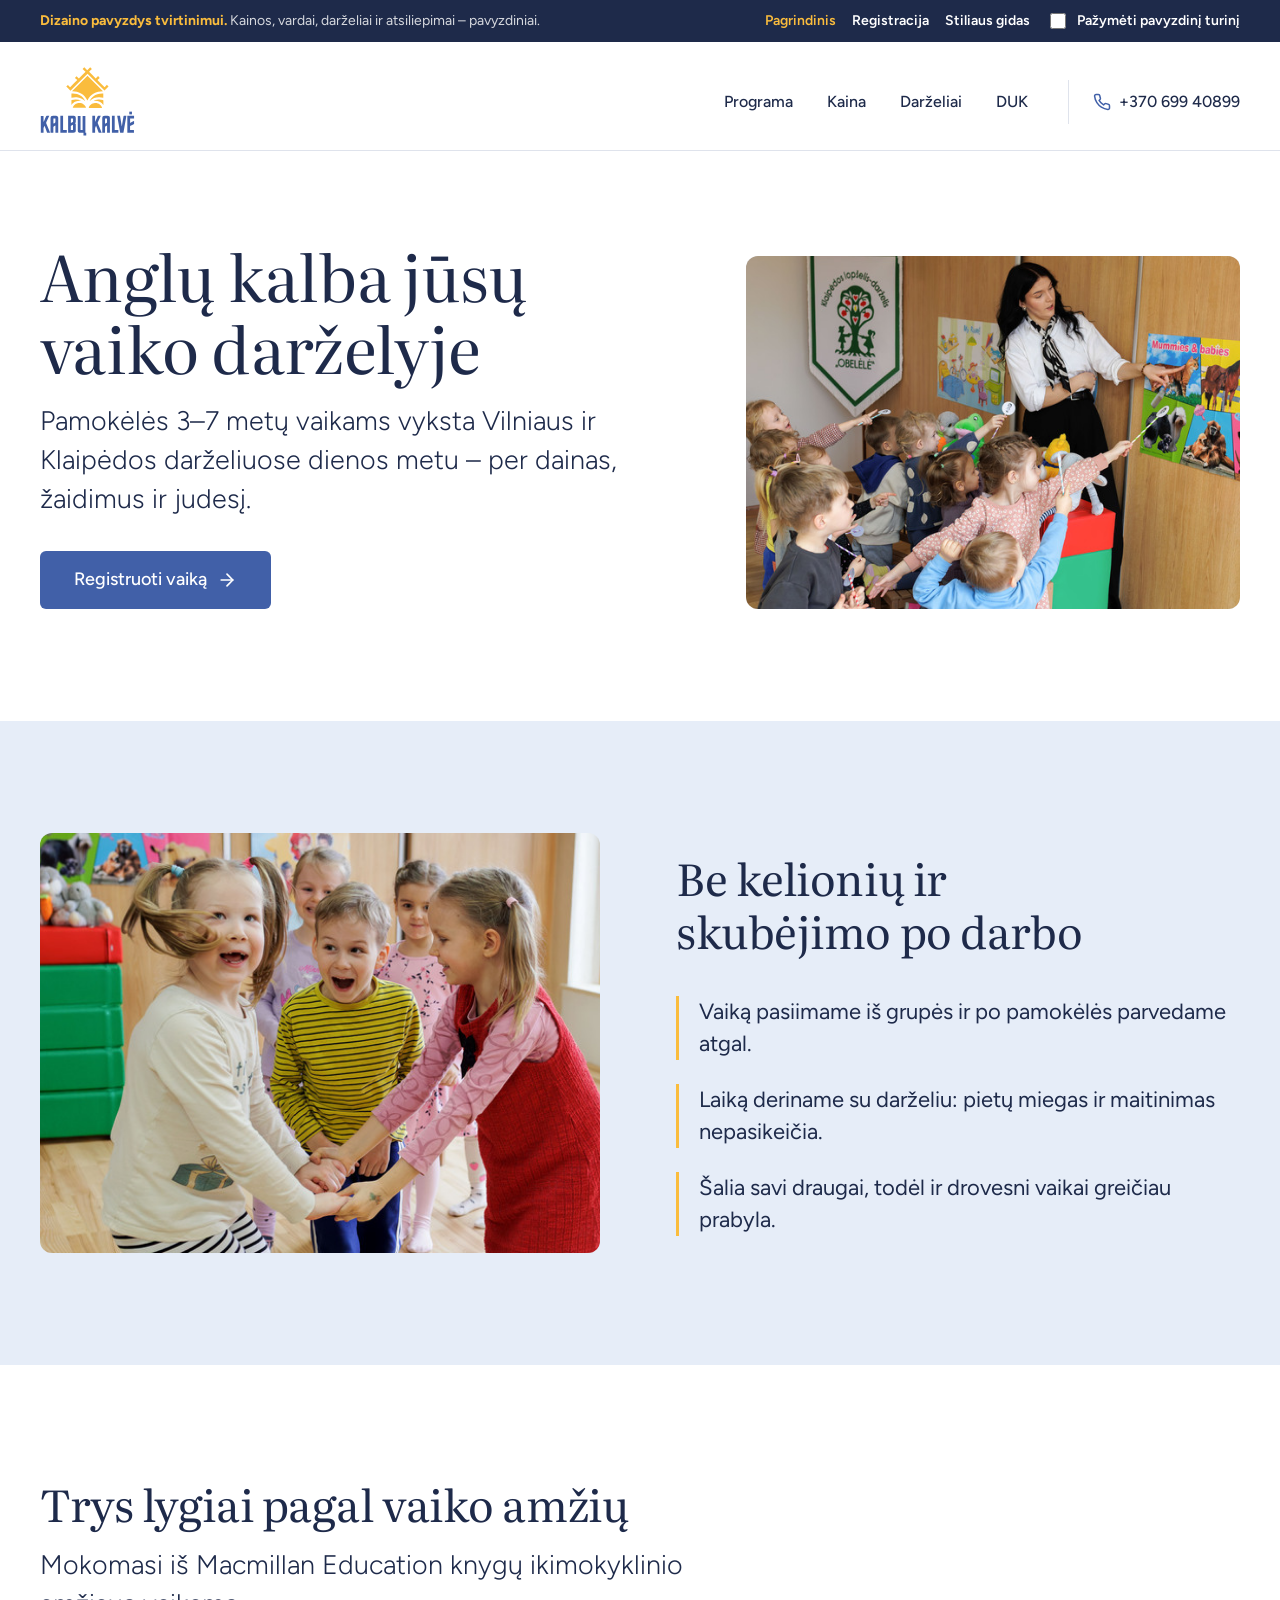
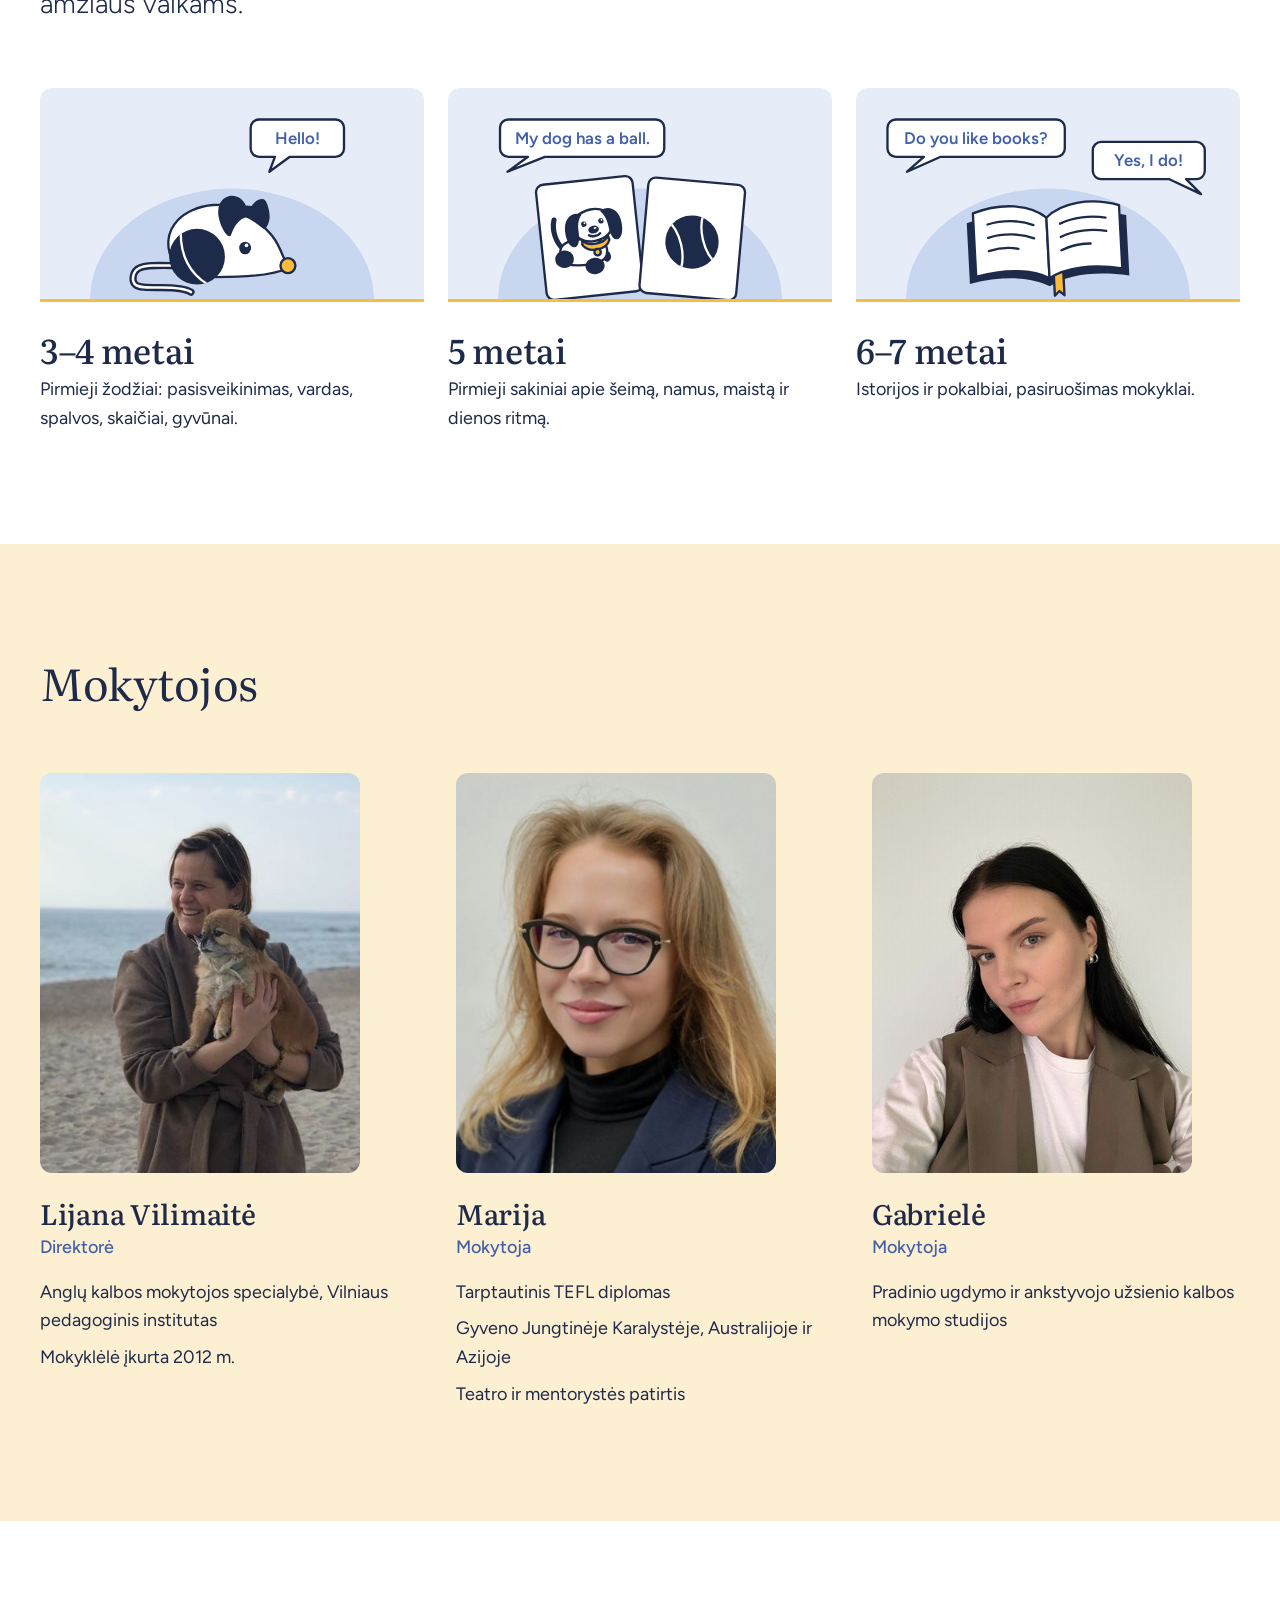
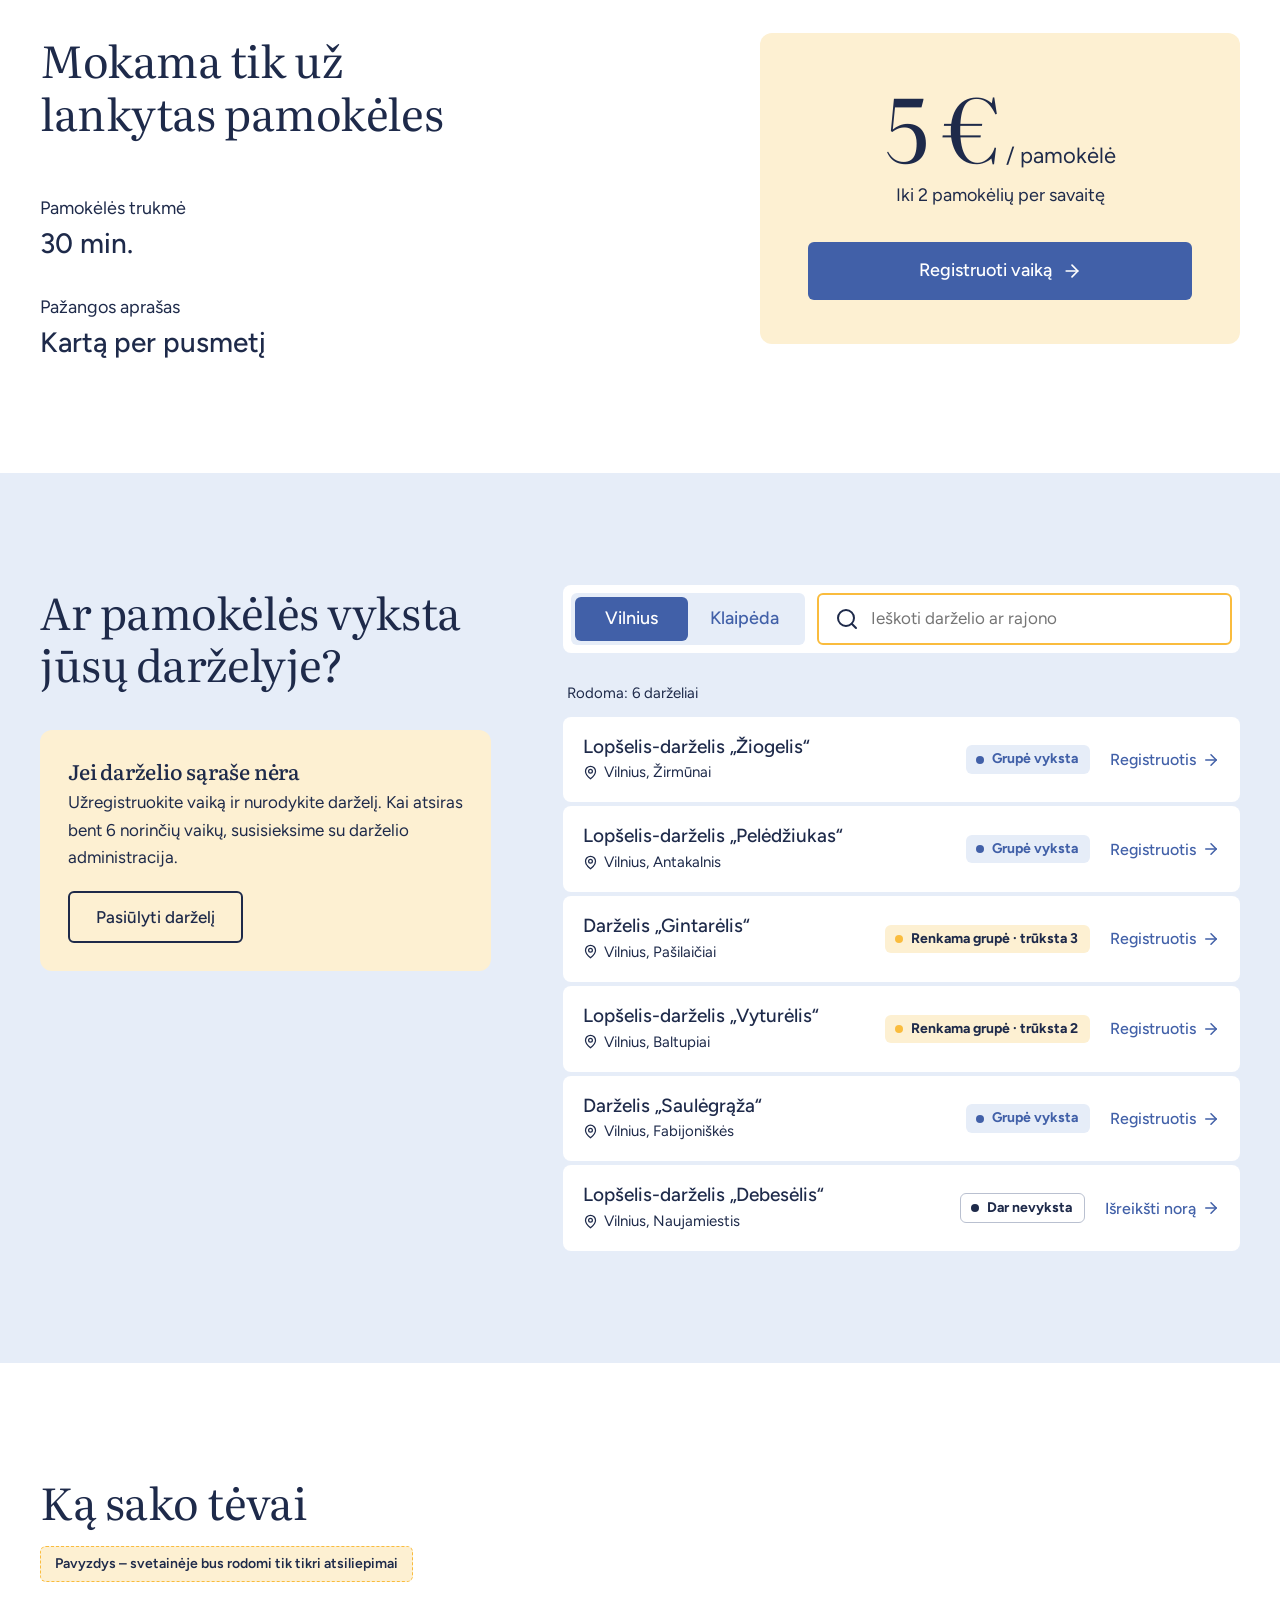
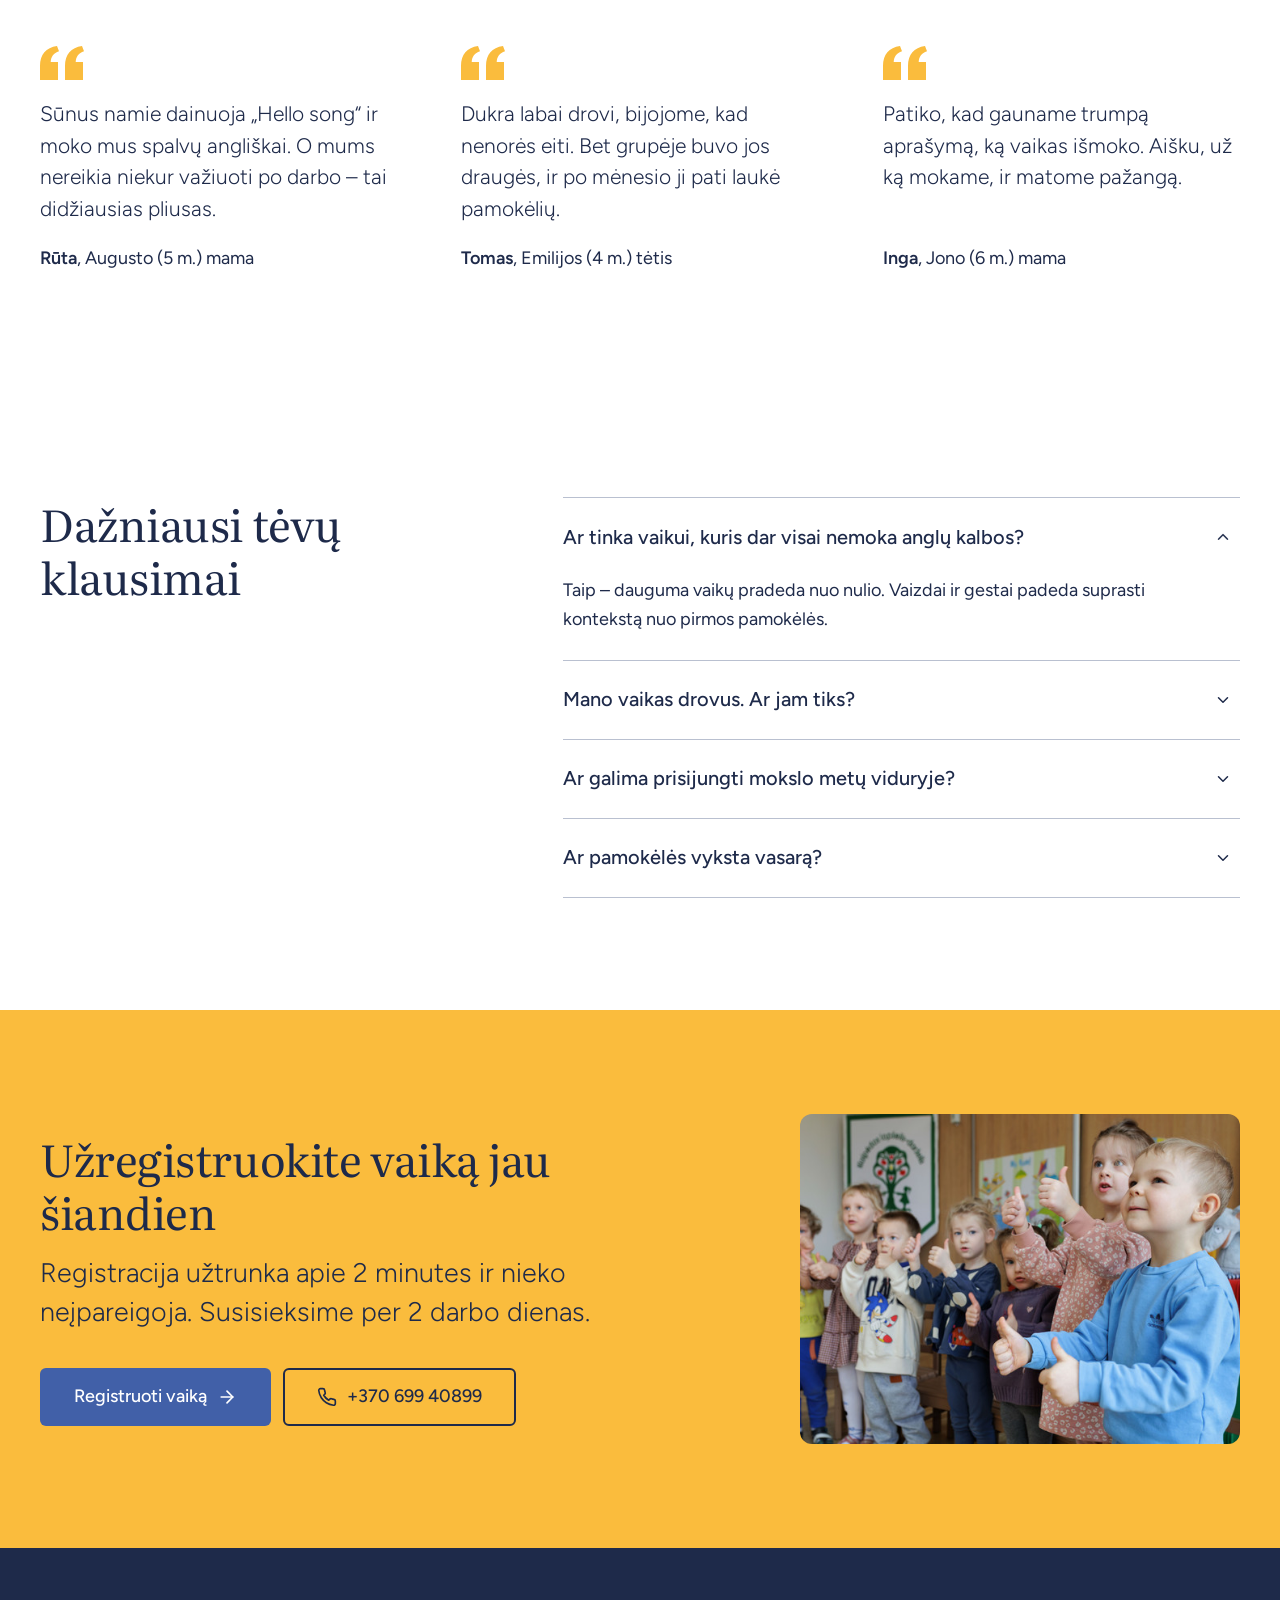
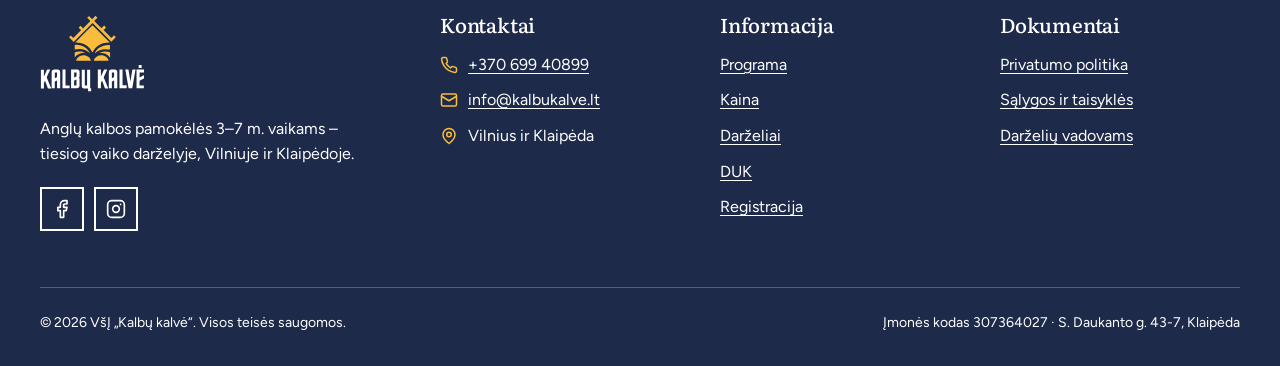
==== index.html @ d8dcab6c "init" ====
<!doctype html>
<html lang="lt">
    <head>
        <meta charset="UTF-8" />
        <meta name="viewport" content="width=device-width, initial-scale=1" />
        <title>Kalbų kalvė – anglų kalbos pamokėlės jūsų vaiko darželyje</title>
        <meta
            name="description"
            content="Žaismingos anglų kalbos pamokėlės 3–7 m. vaikams Vilniaus ir Klaipėdos darželiuose. Iki 2 pamokėlių per savaitę, dienos metu, savo darželyje."
        />
        <meta name="theme-color" content="#FFFFFF" />
        <script>
            document.documentElement.classList.add('js');
        </script>
        <!-- Showcase only: production self-hosts the fonts (GDPR) -->
        <link rel="preconnect" href="https://fonts.googleapis.com" />
        <link rel="preconnect" href="https://fonts.gstatic.com" crossorigin />
        <link
            href="https://fonts.googleapis.com/css2?family=Figtree:wght@300;400;500;600&family=Literata:opsz,wght@7..72,400..600&display=swap"
            rel="stylesheet"
        />
        <link rel="icon" type="image/svg+xml" href="img/favicon.svg" />
        <link rel="stylesheet" href="css/styles.css" />
    </head>
    <body>
        <!--ICONS:start--><svg xmlns="http://www.w3.org/2000/svg" style="display:none" aria-hidden="true"><symbol id="i-phone" viewBox="0 0 24 24"><path d="M22 16.92v3a2 2 0 0 1-2.18 2 19.79 19.79 0 0 1-8.63-3.07 19.5 19.5 0 0 1-6-6 19.79 19.79 0 0 1-3.07-8.67A2 2 0 0 1 4.11 2h3a2 2 0 0 1 2 1.72c.13.96.36 1.9.7 2.81a2 2 0 0 1-.45 2.11L8.09 9.91a16 16 0 0 0 6 6l1.27-1.27a2 2 0 0 1 2.11-.45c.91.34 1.85.57 2.81.7A2 2 0 0 1 22 16.92z"/></symbol><symbol id="i-mail" viewBox="0 0 24 24"><rect x="2" y="4" width="20" height="16" rx="2"/><path d="m22 7-10 6L2 7"/></symbol><symbol id="i-map-pin" viewBox="0 0 24 24"><path d="M20 10c0 6-8 12-8 12s-8-6-8-12a8 8 0 0 1 16 0Z"/><circle cx="12" cy="10" r="3"/></symbol><symbol id="i-arrow-right" viewBox="0 0 24 24"><path d="M5 12h14"/><path d="m12 5 7 7-7 7"/></symbol><symbol id="i-arrow-left" viewBox="0 0 24 24"><path d="M19 12H5"/><path d="m12 19-7-7 7-7"/></symbol><symbol id="i-check" viewBox="0 0 24 24"><path d="M20 6 9 17l-5-5"/></symbol><symbol id="i-search" viewBox="0 0 24 24"><circle cx="11" cy="11" r="8"/><path d="m21 21-4.3-4.3"/></symbol><symbol id="i-plus" viewBox="0 0 24 24"><path d="M12 5v14M5 12h14"/></symbol><symbol id="i-chevron-down" viewBox="0 0 24 24"><path d="m6 9 6 6 6-6"/></symbol><symbol id="i-menu" viewBox="0 0 24 24"><path d="M4 7h16M4 12h16M4 17h16"/></symbol><symbol id="i-x" viewBox="0 0 24 24"><path d="M18 6 6 18M6 6l12 12"/></symbol><symbol id="i-clock" viewBox="0 0 24 24"><circle cx="12" cy="12" r="10"/><path d="M12 6v6l4 2"/></symbol><symbol id="i-calendar" viewBox="0 0 24 24"><rect x="3" y="4" width="18" height="18" rx="2"/><path d="M16 2v4M8 2v4M3 10h18"/></symbol><symbol id="i-users" viewBox="0 0 24 24"><path d="M16 21v-2a4 4 0 0 0-4-4H6a4 4 0 0 0-4 4v2"/><circle cx="9" cy="7" r="4"/><path d="M22 21v-2a4 4 0 0 0-3-3.87M16 3.13a4 4 0 0 1 0 7.75"/></symbol><symbol id="i-home" viewBox="0 0 24 24"><path d="m3 10 9-7 9 7v10a2 2 0 0 1-2 2H5a2 2 0 0 1-2-2z"/><path d="M9 22V12h6v10"/></symbol><symbol id="i-car" viewBox="0 0 24 24"><path d="M19 17h2c.6 0 1-.4 1-1v-3c0-.9-.7-1.7-1.5-1.9C18.7 10.6 16 10 16 10s-1.3-1.4-2.2-2.3c-.5-.4-1.1-.7-1.8-.7H5c-.6 0-1.1.4-1.4.9l-1.4 2.9A3.7 3.7 0 0 0 2 12v4c0 .6.4 1 1 1h2"/><circle cx="7" cy="17" r="2"/><path d="M9 17h6"/><circle cx="17" cy="17" r="2"/></symbol><symbol id="i-music" viewBox="0 0 24 24"><path d="M9 18V5l12-2v13"/><circle cx="6" cy="18" r="3"/><circle cx="18" cy="16" r="3"/></symbol><symbol id="i-smile" viewBox="0 0 24 24"><circle cx="12" cy="12" r="10"/><path d="M8 14s1.5 2 4 2 4-2 4-2M9 9h.01M15 9h.01"/></symbol><symbol id="i-zap" viewBox="0 0 24 24"><path d="M13 2 3 14h9l-1 8 10-12h-9l1-8z"/></symbol><symbol id="i-book" viewBox="0 0 24 24"><path d="M2 4h6a4 4 0 0 1 4 4v13a3 3 0 0 0-3-3H2z"/><path d="M22 4h-6a4 4 0 0 0-4 4v13a3 3 0 0 1 3-3h7z"/></symbol><symbol id="i-heart" viewBox="0 0 24 24"><path d="M19 14c1.49-1.46 3-3.21 3-5.5A5.5 5.5 0 0 0 16.5 3c-1.76 0-3 .5-4.5 2-1.5-1.5-2.74-2-4.5-2A5.5 5.5 0 0 0 2 8.5c0 2.3 1.5 4.05 3 5.5l7 7Z"/></symbol><symbol id="i-star" viewBox="0 0 24 24"><path d="M12 2l3.09 6.26L22 9.27l-5 4.87 1.18 6.88L12 17.77l-6.18 3.25L7 14.14 2 9.27l6.91-1.01L12 2z"/></symbol><symbol id="i-shield" viewBox="0 0 24 24"><path d="M12 22s8-4 8-10V5l-8-3-8 3v7c0 6 8 10 8 10z"/><path d="m9 12 2 2 4-4"/></symbol><symbol id="i-gift" viewBox="0 0 24 24"><rect x="3" y="8" width="18" height="4" rx="1"/><path d="M12 8v13M19 12v7a2 2 0 0 1-2 2H7a2 2 0 0 1-2-2v-7"/><path d="M7.5 8a2.5 2.5 0 0 1 0-5C10 3 12 8 12 8s2-5 4.5-5a2.5 2.5 0 0 1 0 5"/></symbol><symbol id="i-thermometer" viewBox="0 0 24 24"><path d="M14 4v10.54a4 4 0 1 1-4 0V4a2 2 0 0 1 4 0Z"/></symbol><symbol id="i-file" viewBox="0 0 24 24"><path d="M14 2H6a2 2 0 0 0-2 2v16a2 2 0 0 0 2 2h12a2 2 0 0 0 2-2V8z"/><path d="M14 2v6h6M9 13h6M9 17h4"/></symbol><symbol id="i-info" viewBox="0 0 24 24"><circle cx="12" cy="12" r="10"/><path d="M12 16v-4M12 8h.01"/></symbol><symbol id="i-alert" viewBox="0 0 24 24"><circle cx="12" cy="12" r="10"/><path d="M12 8v4M12 16h.01"/></symbol><symbol id="i-lock" viewBox="0 0 24 24"><rect x="3" y="11" width="18" height="11" rx="2"/><path d="M7 11V7a5 5 0 0 1 10 0v4"/></symbol><symbol id="i-trash" viewBox="0 0 24 24"><path d="M3 6h18M19 6v14a2 2 0 0 1-2 2H7a2 2 0 0 1-2-2V6M8 6V4a2 2 0 0 1 2-2h4a2 2 0 0 1 2 2v2"/></symbol><symbol id="i-facebook" viewBox="0 0 24 24"><path d="M18 2h-3a5 5 0 0 0-5 5v3H7v4h3v8h4v-8h3l1-4h-4V7a1 1 0 0 1 1-1h3z"/></symbol><symbol id="i-instagram" viewBox="0 0 24 24"><rect x="2" y="2" width="20" height="20" rx="5"/><circle cx="12" cy="12" r="4"/><path d="M17.5 6.5h.01"/></symbol><symbol id="deco-roof" viewBox="0 0 600 370"><g fill="none" stroke="currentColor" stroke-width="16" stroke-linecap="square"><path d="M34 349 L20 335 L330 25 L344 39"/><path d="M566 349 L580 335 L270 25 L256 39"/><path d="M160 195 L146 181 M440 195 L454 181"/></g></symbol><symbol id="deco-house" viewBox="0 0 64 60"><path fill="#FABC3D" d="M32 2 62 30v24a6 6 0 0 1-6 6H8a6 6 0 0 1-6-6V30Z"/></symbol><symbol id="deco-dome" viewBox="0 0 200 100"><path fill="#FABC3D" d="M0 100a100 100 0 0 1 200 0Z"/></symbol><symbol id="deco-arcs" viewBox="0 0 200 200"><g fill="none" stroke="#FABC3D" stroke-width="14"><path d="M14 200a86 86 0 0 1 172 0"/><path d="M46 200a54 54 0 0 1 108 0"/></g><path fill="#FABC3D" d="M76 200a24 24 0 0 1 48 0Z"/></symbol><symbol id="deco-quote" viewBox="0 0 44 34"><path fill="currentColor" d="M0 34V20C0 8.5 6 1.6 17 0l2 5.2c-5.4 1.7-8 5.3-8.3 10.8H18V34Zm25 0V20c0-11.5 6-18.4 17-20l2 5.2c-5.4 1.7-8 5.3-8.3 10.8H43V34Z"/></symbol></svg><!--ICONS:end-->

        <!-- Review bar: only in the approval showcase -->
        <div class="review-bar">
            <div class="container review-bar__inner">
                <p><strong>Dizaino pavyzdys tvirtinimui.</strong> Kainos, vardai, darželiai ir atsiliepimai – pavyzdiniai.</p>
                <nav aria-label="Peržiūros puslapiai">
                    <a href="index.html" aria-current="page">Pagrindinis</a>
                    <a href="registracija.html">Registracija</a>
                    <a href="stilius.html">Stiliaus gidas</a>
                    <label><input type="checkbox" id="ph-toggle" /> Pažymėti pavyzdinį turinį</label>
                </nav>
            </div>
        </div>

        <!-- ============================== HEADER ============================== -->
        <header class="site-header">
            <div class="container">
                <div class="site-header__inner">
                    <a class="brand" href="index.html" aria-label="Kalbų kalvė – pradžia"><!--LOGO:start--><svg class="logo" viewBox="393 466 176 140" aria-hidden="true" focusable="false"><path class="lg-b" fill-rule="evenodd" d="M473.1,603v-4.7c-1.3,0-2.7,0-4,0-1,0-2,0-3,0-1.7-.1-3-1.2-3.3-2.9,0-.5-.2-.9-.2-1.4,0-8.7,0-17.4,0-26.1,0-.2,0-.4,0-.7h5.1v26.1h3.8v-26.2h5.1v30.9c.6,0,1,0,1.6.1v5h-5.3Z"/><path class="lg-b" fill-rule="evenodd" d="M566.2,598.2h-12.3v-31.2c4.1,0,8.3,0,12.4,0,0,1.6,0,3.1,0,4.9h-7.3v8.1c2.1-1,4-2,6-3,.4-.2.9-.3,1.3-.4v5.3c-2.2,1.1-4.4,2.2-6.6,3.4-.3.2-.8.5-.8.8,0,2.4,0,4.7,0,7.2h7.1c0,1.7.1,3.3.2,5Z"/><path class="lg-y" d="M509,521.7c-12.7.1-22.8,4.8-28.7,17-2.5-5.7-6.4-10-11.7-13-5.3-2.9-11-4.2-16.7-4,9.5-9.5,19.1-19.1,28.6-28.6,9.4,9.4,19,19,28.5,28.5Z"/><path class="lg-y" d="M483.5,485.9c4.1,4.1,8.1,8.1,12.2,12.2,1.3-1.3,2.8-2.9,4.3-4.4,1.1,1.2,2,2.3,3,3.4-1.4,1.3-2.9,2.7-4.2,4,4.5,4.5,8.9,8.9,13.3,13.3,1.3-1.4,2.7-2.9,4.2-4.5,1.1,1.2,2.1,2.3,3,3.2-2.4,2.4-4.9,4.9-7.5,7.4-10.3-10.3-20.8-20.7-31.2-31.1-10.6,10.6-21,21-31.5,31.4-2.7-2.7-5.2-5.2-7.7-7.8.9-.8,1.9-1.8,3.1-2.9,1.3,1.3,2.7,2.9,4,4.2,4.4-4.4,8.8-8.8,13.2-13.2-1.4-1.3-2.9-2.7-4.4-4,1.2-1.1,2.2-2.1,3.3-3.2,1.3,1.4,2.7,2.9,4,4.4,4.3-4.3,8.3-8.3,12.4-12.4-1.8-1.7-3.6-3.5-5.5-5.2,1.2-1.2,2.2-2.1,3.2-3.2,1.7,1.8,3.5,3.6,5.3,5.6,1.9-2.1,3.7-3.9,5.5-5.8,1.2,1.2,2.1,2.2,3.2,3.4-1.7,1.6-3.5,3.4-5.3,5.1Z"/><path class="lg-b" fill-rule="evenodd" d="M444.9,567c3.5,0,6.9,0,10.3,0,2.3,0,3.6,1.4,3.7,3.7.1,2.6.2,5.2,0,7.8,0,1.1-.8,2.1-1.3,3.1h1.3c0,.4,0,.8,0,1.1,0,3.6,0,7.3,0,10.9,0,3.3-1.3,4.6-4.6,4.6-3.1,0-6.3,0-9.5,0v-31.3ZM453.8,593.4v-10c-1.3.6-2.4,1.2-3.6,1.8-.2.1-.4.5-.4.7,0,2.5,0,4.9,0,7.4h4.1ZM449.9,571.9v8.2c1.3-.6,2.5-1.2,3.6-1.8.2,0,.4-.3.4-.5,0-2,0-3.9,0-5.9h-4Z"/><path class="lg-b" fill-rule="evenodd" d="M426.5,598.2h-5.1v-13.2c-1.3.7-2.5,1.3-3.6,1.9-.2.1-.2.7-.2,1,0,3,0,6,0,9v1.3h-5.2c0-.4,0-.8,0-1.2,0-8.4,0-16.8,0-25.3,0-3.4,1.4-4.8,4.8-4.8,1.8,0,3.5,0,5.3,0,2.6.1,4.1,1.6,4.1,4.2,0,8.8,0,17.6,0,26.4,0,.2,0,.4,0,.6ZM417.7,572v9.2c3.5-1,3.7-1.3,3.7-4.7v-4.5h-3.7Z"/><path class="lg-b" fill-rule="evenodd" d="M521.6,598.2h-5v-13.2c-1.3.7-2.4,1.2-3.4,1.8-.3.2-.4.7-.4,1.1,0,3,0,6,0,9,0,.4,0,.9,0,1.3h-5.1c0-.4,0-.8,0-1.2,0-8.4,0-16.8,0-25.3,0-3.5,1.3-4.8,4.9-4.8,1.6,0,3.3,0,4.9,0,2.8,0,4.3,1.5,4.3,4.3,0,8.8,0,17.6,0,26.3,0,.2,0,.4,0,.6ZM512.8,572v9.4c1.2-.6,2.2-1,3.2-1.6.2-.1.5-.5.5-.7,0-2.3,0-4.7,0-7.1h-3.7Z"/><path class="lg-b" fill-rule="evenodd" d="M506.6,598.3c-1.6,0-3,0-4.4,0-.8,0-1.1-.3-1.4-1-1.3-3.7-2.7-7.4-4.1-11.1-.1-.3-.2-.6-.4-1.1-.8,2.1-1.9,3.8-1.8,6,.1,2.3,0,4.7,0,7.1h-5.1v-31.2h5.1v11.2c.3-.5.5-.8.6-1,1.4-3.1,2.8-6.2,4.1-9.3.3-.7.7-1,1.5-1,1.4,0,2.8,0,4.3,0-.2.5-.3.8-.4,1.1-1.7,3.7-3.3,7.3-5,11-.3.7-.4,1.3,0,2.1,2.2,5.3,4.4,10.6,6.5,15.9.1.4.3.7.5,1.3Z"/><path class="lg-b" fill-rule="evenodd" d="M411.5,598.3c-1.7,0-3.2,0-4.7,0-.3,0-.8-.5-.9-.8-1.4-3.7-2.8-7.5-4.2-11.2-.1-.3-.2-.6-.4-.9-1.1,2.2-2.1,4.4-1.8,6.9.2,2,0,4,0,6h-5v-31.2h5v10.9c0,0,.2,0,.3,0,.6-1.4,1.3-2.8,1.9-4.2.9-2,1.8-3.9,2.6-5.9.3-.7.6-1,1.4-1,1.4,0,2.8,0,4.3,0-.1.4-.2.6-.3.9-1.7,3.7-3.4,7.5-5.1,11.2-.3.8-.3,1.4,0,2.1,2.2,5.3,4.3,10.5,6.5,15.8.1.4.3.7.5,1.3Z"/><path class="lg-b" fill-rule="evenodd" d="M546.7,598.2h-6c-1.8-10.4-3.7-20.7-5.5-31.2h5.2c1.1,6.4,2.2,12.9,3.2,19.3h.2c.3-1.8.6-3.6.9-5.4.7-4.4,1.4-8.7,2.2-13.1,0-.3.5-.8.8-.8,1.4,0,2.9,0,4.5,0-1.8,10.5-3.7,20.9-5.5,31.3Z"/><path class="lg-b" fill-rule="evenodd" d="M530.6,593.2h6.8v5h-11.9v-31.2h5.1v26.2Z"/><path class="lg-b" fill-rule="evenodd" d="M435.5,593.3h6.9v4.9h-11.9v-31.2h5v26.3Z"/><path class="lg-y" d="M507.3,552.4h-24.4c0-4.4,5.4-8.7,11.4-9.2,6.1-.5,12,3.7,13,9.2Z"/><path class="lg-y" d="M453.4,552.3c.7-5,5.9-9,11.9-9.1,6.1-.1,11.5,3.8,12.5,9.1h-24.4Z"/><path class="lg-y" d="M475.9,539.5c-3.7-3.4-7.9-5.6-12.9-6.4-4-.7-8-.4-12.1.6v-7.8c3.6-.3,7,0,10.4,1.1,6.2,1.9,11,5.5,14.2,11.2.2.4.3.8.5,1.2h0Z"/><path class="lg-y" d="M484.6,539.5c1.3-3.5,3.7-6.1,6.5-8.3,5.4-4.1,11.6-5.7,18.5-5.3v7.6c-2.7-.2-5.5-.7-8.2-.6-6.2,0-11.6,2-16.2,6.3-.2.2-.5.3-.7.4,0,0,0,0,0,0Z"/><path class="lg-y" d="M468.8,539.3c-3.5-.4-6.9-.2-10.1,1.2-3.2,1.3-5.8,3.4-7.8,6.4,0-2.8,0-5.5,0-8.3,0-.2.3-.6.5-.7,6-1.7,11.8-1.5,17.4,1.5Z"/><path class="lg-y" d="M509.7,547.1c-4.3-6.4-10.3-8.4-17.4-7.8,0-.2,0-.3,0-.5,1.8-.6,3.6-1.3,5.5-1.6,3.7-.7,7.3-.5,10.9.5.8.2,1.1.5,1.1,1.4,0,2.6,0,5.1,0,8Z"/><path class="lg-b" fill-rule="evenodd" d="M557.5,564.3v-5h4.9v5h-4.9Z"/><path class="lg-y" d="M491.9,539.4s0,0,0,0c0,0,0,0,0,0,0,0,0,0,0,0Z"/><path class="lg-y" d="M484.6,539.5c0,.1,0,.2,0,.3,0,0,0,0,0,0,0,0,.1-.2.2-.2,0,0,0,0,0,0Z"/><path class="lg-y" d="M476,539.5c0,0,0,.1.1.2,0,0,0,0,0,0,0,0,0-.1-.1-.2,0,0,0,0,0,0Z"/></svg><!--LOGO:end--></a>
                    <nav class="main-nav" aria-label="Pagrindinė navigacija">
                        <ul>
                            <li><a href="#programa">Programa</a></li>
                            <li><a href="#kaina">Kaina</a></li>
                            <li><a href="#darzeliai">Darželiai</a></li>
                            <li><a href="#duk">DUK</a></li>
                        </ul>
                    </nav>

                    <div class="header-contact">
                        <a class="header-phone" href="tel:+37069940899">
                            <svg class="icon" aria-hidden="true"><use href="#i-phone" /></svg>+370 699 40899
                        </a>
                    </div>

                    <div class="header-actions">
                        <button class="nav-toggle" type="button" aria-expanded="false" aria-controls="mobile-menu" aria-label="Atidaryti meniu">
                            <svg class="icon icon-open" aria-hidden="true"><use href="#i-menu" /></svg>
                            <svg class="icon icon-close" aria-hidden="true"><use href="#i-x" /></svg>
                        </button>
                    </div>
                </div>
            </div>

            <div class="mobile-menu" id="mobile-menu">
                <ul>
                    <li><a href="#programa">Programa</a></li>
                    <li><a href="#kaina">Kaina</a></li>
                    <li><a href="#darzeliai">Darželiai</a></li>
                    <li><a href="#duk">DUK</a></li>
                </ul>
                <a class="btn btn--primary btn--lg" href="registracija.html">Registruoti vaiką</a>
                <a class="btn btn--ghost btn--lg" href="tel:+37069940899">
                    <svg class="icon" aria-hidden="true"><use href="#i-phone" /></svg>+370 699 40899
                </a>
            </div>
        </header>

        <main>
            <!-- ============================== HERO ============================== -->
            <section class="hero">
                <div class="container hero__grid">
                    <div class="hero__text">
                        <h1 class="h1">Anglų kalba jūsų vaiko darželyje</h1>
                        <p class="lead">Pamokėlės 3–7 metų vaikams vyksta Vilniaus ir Klaipėdos darželiuose dienos&nbsp;metu – per dainas, žaidimus ir judesį.</p>
                        <a class="btn btn--primary btn--lg" href="registracija.html">
                            Registruoti vaiką
                            <svg class="icon icon--arrow" aria-hidden="true"><use href="#i-arrow-right" /></svg>
                        </a>
                    </div>
                    <img class="hero__photo" src="img/pamokele-mokytoja.jpg" alt="Mokytoja su vaikais mokosi naujų žodžių" />
                </div>
            </section>

            <!-- ============================== WHY IN KINDERGARTEN ============================== -->
            <section class="section band band--blue" id="kodel">
                <div class="container">
                    <div class="why">
                    <div class="why__grid">
                        <div class="why__photo reveal">
                            <img src="img/pamokele-sokis.jpg" alt="Vaikai susikibę rankomis šoka ratelį darželio grupėje" loading="lazy" />
                        </div>

                        <div class="why__text">
                            <h2 class="h2">Be kelionių ir skubėjimo po darbo</h2>

                            <ul class="facts">
                                <li class="reveal">Vaiką pasiimame iš grupės ir po pamokėlės parvedame atgal.</li>
                                <li class="reveal">Laiką deriname su darželiu: pietų miegas ir maitinimas nepasikeičia.</li>
                                <li class="reveal">Šalia savi draugai, todėl ir drovesni vaikai greičiau prabyla.</li>
                            </ul>
                        </div>
                    </div>
                    </div>
                </div>
            </section>

            <!-- ============================== PROGRAM ============================== -->
            <section class="section" id="programa">
                <div class="container">
                    <div class="section-head reveal">
                        <h2 class="h2">Trys lygiai pagal vaiko amžių</h2>
                        <p class="lead">Mokomasi iš Macmillan Education knygų ikimokyklinio amžiaus vaikams.</p>
                    </div>

                    <div class="levels">
                        <article class="level reveal">
                            <div class="level__scene"><svg class="level__art" viewBox="0 0 360 200" aria-hidden="true"><ellipse class="il-f-b" cx="180" cy="200" rx="152" ry="118"/><g transform="translate(66 77) scale(0.151)"><defs><clipPath id="il-mouse-wheel-66-77"><circle cx="507" cy="517" r="198"/></clipPath></defs><path class="il-f-w il-ink" style="stroke-width:16.56" d="M335 540 C310 500 300 450 304 400 C308 350 330 300 370 258 C420 205 510 158 620 150 C700 146 800 150 880 200 L975 300 C1005 330 1030 355 1045 375 C1080 420 1100 470 1118 515 C1130 545 1140 560 1150 578 L1140 602 C1060 640 880 662 640 662 L520 600 Z"/><path class="il-ink" style="stroke-width:51.1" d="M330 580 C220 578 150 576 100 596 C48 618 40 690 70 716 C96 738 160 736 250 736 C340 736 420 740 464 768"/><path class="il-ink il-ink--w" style="stroke-width:18" d="M330 580 C220 578 150 576 100 596 C48 618 40 690 70 716 C96 738 160 736 250 736 C340 736 420 740 464 768"/><path class="il-f-n" transform="translate(-4.9 -134.6) scale(1.34)" d="M554 165 C520 172 498 200 495 235 C485 299 549 414 564 366 C579 320 610 284 639 278 C662 284 700 310 735 340 C752 335 762 310 766 282 C768 255 760 225 752 205 C745 186 737 181 728 181 C705 181 684 196 671 218 C660 216 650 215 640 215 C625 178 589 158 554 165 Z"/><circle class="il-f-n" cx="507" cy="517" r="198"/><path class="il-ink il-ink--w" clip-path="url(#il-mouse-wheel-66-77)" style="stroke-width:16.56" d="M391 330 C388 480 430 620 580 712"/><ellipse class="il-f-n" cx="848" cy="455" rx="42" ry="45"/><circle class="il-f-w" cx="858" cy="437" r="13"/><circle class="il-f-y il-ink" style="stroke-width:16.56" cx="1152" cy="580" r="53"/></g><path class="il-f-w il-ink" d="M209 8H291A9 9 0 0 1 300 17V39A9 9 0 0 1 291 48H242L220 64L226 48H209A9 9 0 0 1 200 39V17A9 9 0 0 1 209 8Z"/><text class="il-say" x="250" y="34" text-anchor="middle">Hello!</text></svg></div>
                            <h3 class="level__age">3–4 metai</h3>
                            <p class="level__text">Pirmieji žodžiai: pasisveikinimas, vardas, spalvos, skaičiai, gyvūnai.</p>
                        </article>
                        <article class="level reveal">
                            <div class="level__scene"><svg class="level__art" viewBox="0 0 360 200" aria-hidden="true"><ellipse class="il-f-b" cx="180" cy="200" rx="152" ry="118"/><g transform="translate(126 135) rotate(-6)"><rect class="il-f-w il-ink" x="-52" y="-62" width="104" height="124" rx="8"/><g transform="translate(-46 -33.5) scale(0.1433)"><path class="il-ink" style="stroke-width:38.3" d="M70 72 C48 140 60 236 118 296"/><ellipse class="il-f-n" cx="436" cy="384" rx="30" ry="40"/><path class="il-f-w il-ink" style="stroke-width:17.4" d="M95 300 C110 245 200 228 290 238 C380 246 440 270 442 330 C444 395 400 430 300 432 C200 434 110 420 92 370 C86 350 88 320 95 300 Z"/><g transform="rotate(-4 355 140)"><path class="il-f-w il-ink" style="stroke-width:17.4" d="M355 22 C430 18 498 58 504 128 C510 200 448 258 352 260 C262 262 206 208 206 136 C206 64 278 26 355 22 Z"/><path class="il-f-y il-ink" style="stroke-width:17.4" d="M258 236 C290 296 420 296 452 236 L458 270 C424 344 286 344 252 270 Z"/><circle class="il-f-y il-ink" style="stroke-width:17.4" cx="355" cy="346" r="24"/><path class="il-f-n" d="M252 36 C198 26 146 70 142 156 C138 228 160 282 196 280 C232 278 240 214 242 160 C244 110 262 72 284 52 C276 42 264 38 252 36 Z"/><path class="il-f-n" d="M462 34 C516 26 568 72 570 156 C572 228 548 278 512 276 C478 274 470 212 468 160 C466 110 448 70 428 50 C436 40 450 36 462 34 Z"/><circle class="il-f-n" cx="290" cy="122" r="20"/><circle class="il-f-w" cx="296" cy="115" r="7"/><circle class="il-f-n" cx="420" cy="120" r="20"/><circle class="il-f-w" cx="426" cy="113" r="7"/><ellipse class="il-f-n" cx="355" cy="174" rx="40" ry="29"/><ellipse class="il-f-w" cx="368" cy="164" rx="11" ry="7"/><path class="il-ink" style="stroke-width:17.4" d="M314 210 C332 228 380 228 398 210"/></g><ellipse class="il-f-n" cx="118" cy="372" rx="70" ry="66"/><ellipse class="il-f-n" cx="340" cy="446" rx="72" ry="62"/></g></g><g transform="translate(236 136) rotate(5)"><rect class="il-f-w il-ink" x="-52" y="-62" width="104" height="124" rx="8"/><g transform="translate(-41 -37) scale(0.31060000000000004)"><g transform="rotate(-18 132 130)"><clipPath id="il-ball"><circle cx="132" cy="130" r="92"/></clipPath><circle class="il-f-n" cx="132" cy="130" r="92"/><path class="il-ink il-ink--w" clip-path="url(#il-ball)" style="stroke-width:8" d="M62 30 C104 84 104 176 62 230"/><path class="il-ink il-ink--w" clip-path="url(#il-ball)" style="stroke-width:8" d="M202 30 C160 84 160 176 202 230"/></g></g></g><path class="il-f-w il-ink" d="M39 8H197A9 9 0 0 1 206 17V39A9 9 0 0 1 197 48H78L38 64L60 48H39A9 9 0 0 1 30 39V17A9 9 0 0 1 39 8Z"/><text class="il-say" x="118" y="34" text-anchor="middle">My dog has a ball.</text></svg></div>
                            <h3 class="level__age">5 metai</h3>
                            <p class="level__text">Pirmieji sakiniai apie šeimą, namus, maistą ir dienos ritmą.</p>
                        </article>
                        <article class="level reveal">
                            <div class="level__scene"><svg class="level__art" viewBox="0 0 360 200" aria-hidden="true"><ellipse class="il-f-b" cx="180" cy="200" rx="152" ry="118"/><g transform="translate(85 76) scale(0.396)"><g transform="rotate(-3 240 180)"><path class="il-f-n" d="M24 98 C110 74 200 86 240 114 C280 86 370 74 456 98 L456 262 C362 244 288 252 240 280 C192 252 118 244 24 262 Z"/><path class="il-f-y il-ink" style="stroke-width:6.3" d="M252 240 L278 240 L278 306 L265 294 L252 306 Z"/><path class="il-f-w il-ink" style="stroke-width:6.3" d="M42 72 C120 46 200 56 240 94 L240 258 C198 232 122 226 42 244 Z"/><path class="il-f-w il-ink" style="stroke-width:6.3" d="M438 70 C360 44 280 56 240 94 L240 258 C282 232 358 224 438 242 Z"/><path class="il-ink" style="stroke-width:6.3" d="M80 104 C120 94 168 96 204 112"/><path class="il-ink" style="stroke-width:6.3" d="M80 140 C120 130 168 132 204 148"/><path class="il-ink" style="stroke-width:6.3" d="M80 176 C110 168 136 168 160 174"/><path class="il-ink" style="stroke-width:6.3" d="M276 112 C312 96 360 94 400 102"/><path class="il-ink" style="stroke-width:6.3" d="M276 148 C312 132 360 130 400 138"/><path class="il-ink" style="stroke-width:6.3" d="M276 184 C304 172 332 168 356 170"/></g></g><path class="il-f-w il-ink" d="M17 8H189A9 9 0 0 1 198 17V39A9 9 0 0 1 189 48H65L29 64L47 48H17A9 9 0 0 1 8 39V17A9 9 0 0 1 17 8Z"/><text class="il-say" x="103" y="34" text-anchor="middle">Do you like books?</text><path class="il-f-w il-ink" d="M237 32H339A9 9 0 0 1 348 41V63A9 9 0 0 1 339 72H328L344 88L310 72H237A9 9 0 0 1 228 63V41A9 9 0 0 1 237 32Z"/><text class="il-say" x="288" y="58" text-anchor="middle">Yes, I do!</text></svg></div>
                            <h3 class="level__age">6–7 metai</h3>
                            <p class="level__text">Istorijos ir pokalbiai, pasiruošimas mokyklai.</p>
                        </article>
                    </div>

                </div>
            </section>

            <!-- ============================== TEAM ============================== -->
            <section class="section band band--beige" id="mokytojos">
                <div class="container">
                    <div class="section-head reveal">
                        <h2 class="h2">Mokytojos</h2>
                    </div>

                    <ul class="team">
                        <li class="person reveal">
                            <img class="person__photo" src="img/mokytoja-lijana.jpg" alt="Lijana Vilimaitė" width="400" height="500" loading="lazy">
                            <h3 class="person__name">Lijana Vilimaitė</h3>
                            <p class="person__role">Direktorė</p>
                            <ul class="person__facts">
                                <li>Anglų kalbos mokytojos specialybė, Vilniaus pedagoginis institutas</li>
                                <li>Mokyklėlė įkurta 2012 m.</li>
                            </ul>
                        </li>
                        <li class="person reveal">
                            <img class="person__photo" src="img/mokytoja-marija.jpg" alt="Mokytoja Marija" width="400" height="500" loading="lazy">
                            <h3 class="person__name">Marija</h3>
                            <p class="person__role">Mokytoja</p>
                            <ul class="person__facts">
                                <li>Tarptautinis TEFL diplomas</li>
                                <li>Gyveno Jungtinėje Karalystėje, Australijoje ir Azijoje</li>
                                <li>Teatro ir mentorystės patirtis</li>
                            </ul>
                        </li>
                        <li class="person reveal">
                            <img class="person__photo" src="img/mokytoja-gabriele.jpg" alt="Mokytoja Gabrielė" width="400" height="500" loading="lazy">
                            <h3 class="person__name">Gabrielė</h3>
                            <p class="person__role">Mokytoja</p>
                            <ul class="person__facts">
                                <li>Pradinio ugdymo ir ankstyvojo užsienio kalbos mokymo studijos</li>
                            </ul>
                        </li>
                    </ul>
                </div>
            </section>

            <!-- ============================== PRICE ============================== -->
            <section class="section" id="kaina">
                <div class="container">
                    <div class="price reveal">
                        <div class="section-head">
                            <h2 class="h2">Mokama tik už lankytas pamokėles</h2>
                        </div>

                        <dl class="terms">
                            <div><dt>Pamokėlės trukmė</dt><dd class="ph">30 min.</dd></div>
                            <div><dt>Pažangos aprašas</dt><dd>Kartą per pusmetį</dd></div>
                        </dl>

                        <div class="price-card">
                            <p class="price-card__amount"><strong>5&nbsp;€</strong><span>/ pamokėlė</span></p>
                            <p class="price-card__per">Iki 2 pamokėlių per savaitę</p>
                            <a class="btn btn--primary btn--lg btn--block" href="registracija.html">
                                Registruoti vaiką
                                <svg class="icon icon--arrow" aria-hidden="true"><use href="#i-arrow-right" /></svg>
                            </a>
                        </div>
                    </div>
                </div>
            </section>

            <!-- ============================== KINDERGARTEN FINDER ============================== -->
            <section class="section band band--blue" id="darzeliai">
                <div class="container split">
                    <div class="split__aside">
                        <h2 class="h2 reveal">Ar pamokėlės vyksta jūsų darželyje?</h2>
                        <div class="suggest reveal">
                            <div>
                                <h3>Jei darželio sąraše nėra</h3>
                                <p>
                                    Užregistruokite vaiką ir nurodykite darželį. Kai atsiras <span class="ph">bent 6</span> norinčių vaikų,
                                    susisieksime su darželio administracija.
                                </p>
                            </div>
                            <a class="btn btn--ghost" href="registracija.html?darzelis=kita">Pasiūlyti darželį</a>
                        </div>
                    </div>

                    <div class="finder" id="finder">
                        <div class="finder__controls">
                            <div class="segmented" role="radiogroup" aria-label="Miestas">
                                <input type="radio" name="kg-city" id="kg-vilnius" value="vilnius" checked />
                                <label for="kg-vilnius">Vilnius</label>
                                <input type="radio" name="kg-city" id="kg-klaipeda" value="klaipeda" />
                                <label for="kg-klaipeda">Klaipėda</label>
                            </div>
                            <div class="search">
                                <svg class="icon" aria-hidden="true"><use href="#i-search" /></svg>
                                <label class="sr-only" for="kg-search">Darželio paieška</label>
                                <input type="search" id="kg-search" placeholder="Ieškoti darželio ar rajono" autocomplete="off" />
                            </div>
                        </div>

                        <div class="finder__meta">
                            <span id="kg-count" aria-live="polite"></span>
                        </div>

                        <div class="kg-list ph"></div>
                    </div>
                </div>
            </section>

            <!-- ============================== TESTIMONIALS ============================== -->
            <section class="section" id="atsiliepimai">
                <div class="container">
                    <div class="section-head reveal">
                        <h2 class="h2">Ką sako tėvai</h2>
                        <p class="sample-flag">Pavyzdys – svetainėje bus rodomi tik tikri atsiliepimai</p>
                    </div>

                    <div class="quotes ph reveal">
                        <figure class="quote">
                            <svg class="quote__mark" viewBox="0 0 44 34" aria-hidden="true"><use href="#deco-quote" /></svg>
                            <p>Sūnus namie dainuoja „Hello song“ ir moko mus spalvų angliškai. O mums nereikia niekur važiuoti po darbo – tai didžiausias pliusas.</p>
                            <footer><strong>Rūta</strong>, Augusto (5 m.) mama</footer>
                        </figure>
                        <figure class="quote">
                            <svg class="quote__mark" viewBox="0 0 44 34" aria-hidden="true"><use href="#deco-quote" /></svg>
                            <p>Dukra labai drovi, bijojome, kad nenorės eiti. Bet grupėje buvo jos draugės, ir po mėnesio ji pati laukė pamokėlių.</p>
                            <footer><strong>Tomas</strong>, Emilijos (4 m.) tėtis</footer>
                        </figure>
                        <figure class="quote">
                            <svg class="quote__mark" viewBox="0 0 44 34" aria-hidden="true"><use href="#deco-quote" /></svg>
                            <p>Patiko, kad gauname trumpą aprašymą, ką vaikas išmoko. Aišku, už ką mokame, ir matome pažangą.</p>
                            <footer><strong>Inga</strong>, Jono (6 m.) mama</footer>
                        </figure>
                    </div>
                </div>
            </section>

            <!-- ============================== FAQ ============================== -->
            <section class="section section--tint" id="duk">
                <div class="container split">
                    <div class="split__aside reveal">
                        <h2 class="h2">Dažniausi tėvų klausimai</h2>
                    </div>

                    <div class="accordion">
                        <details open>
                            <summary>Ar tinka vaikui, kuris dar visai nemoka anglų kalbos?<span class="accordion__icon"><svg class="icon" aria-hidden="true"><use href="#i-chevron-down" /></svg></span></summary>
                            <div>Taip – dauguma vaikų pradeda nuo nulio. Vaizdai ir gestai padeda suprasti kontekstą nuo pirmos pamokėlės.</div>
                        </details>
                        <details>
                            <summary>Mano vaikas drovus. Ar jam tiks?<span class="accordion__icon"><svg class="icon" aria-hidden="true"><use href="#i-chevron-down" /></svg></span></summary>
                            <div>
                                Niekas nevertinamas ir neverčiamas kalbėti – vaikai įsitraukia savo tempu.
                            </div>
                        </details>
                        <details>
                            <summary>Ar galima prisijungti mokslo metų viduryje?<span class="accordion__icon"><svg class="icon" aria-hidden="true"><use href="#i-chevron-down" /></svg></span></summary>
                            <div>Taip, jei grupėje yra laisvų vietų. Naujokams padedame įsitraukti – kartojame pagrindines daineles ir žodžius.</div>
                        </details>
                        <details>
                            <summary>Ar pamokėlės vyksta vasarą?<span class="accordion__icon"><svg class="icon" aria-hidden="true"><use href="#i-chevron-down" /></svg></span></summary>
                            <div>Taip, pamokėlės vyksta ir birželį bei liepą.</div>
                        </details>
                    </div>
                </div>
            </section>

            <!-- ============================== FINAL CTA ============================== -->
            <section class="cta band band--yellow">
                <div class="container cta__grid">
                    <div>
                        <h2 class="h2">Užregistruokite vaiką jau šiandien</h2>
                        <p class="lead">Registracija užtrunka apie 2 minutes ir nieko neįpareigoja. Susisieksime per <span class="ph">2 darbo dienas</span>.</p>
                        <div class="btn-row">
                            <a class="btn btn--primary btn--lg" href="registracija.html">
                                Registruoti vaiką
                                <svg class="icon icon--arrow" aria-hidden="true"><use href="#i-arrow-right" /></svg>
                            </a>
                            <a class="btn btn--ghost btn--lg" href="tel:+37069940899">
                                <svg class="icon" aria-hidden="true"><use href="#i-phone" /></svg>+370 699 40899
                            </a>
                        </div>
                    </div>
                    <img class="cta__photo" src="img/pamokele-nykstukai.jpg" alt="Vaikai dainuoja ir kelia nykščius aukštyn" loading="lazy" />
                </div>
            </section>
        </main>

        <!-- ============================== FOOTER ============================== -->
        <footer class="site-footer">
            <div class="container">
                <div class="footer-grid">
                    <div class="footer-about">
                        <a class="brand" href="index.html" aria-label="Kalbų kalvė – pradžia"><!--LOGO:start--><svg class="logo" viewBox="393 466 176 140" aria-hidden="true" focusable="false"><path class="lg-b" fill-rule="evenodd" d="M473.1,603v-4.7c-1.3,0-2.7,0-4,0-1,0-2,0-3,0-1.7-.1-3-1.2-3.3-2.9,0-.5-.2-.9-.2-1.4,0-8.7,0-17.4,0-26.1,0-.2,0-.4,0-.7h5.1v26.1h3.8v-26.2h5.1v30.9c.6,0,1,0,1.6.1v5h-5.3Z"/><path class="lg-b" fill-rule="evenodd" d="M566.2,598.2h-12.3v-31.2c4.1,0,8.3,0,12.4,0,0,1.6,0,3.1,0,4.9h-7.3v8.1c2.1-1,4-2,6-3,.4-.2.9-.3,1.3-.4v5.3c-2.2,1.1-4.4,2.2-6.6,3.4-.3.2-.8.5-.8.8,0,2.4,0,4.7,0,7.2h7.1c0,1.7.1,3.3.2,5Z"/><path class="lg-y" d="M509,521.7c-12.7.1-22.8,4.8-28.7,17-2.5-5.7-6.4-10-11.7-13-5.3-2.9-11-4.2-16.7-4,9.5-9.5,19.1-19.1,28.6-28.6,9.4,9.4,19,19,28.5,28.5Z"/><path class="lg-y" d="M483.5,485.9c4.1,4.1,8.1,8.1,12.2,12.2,1.3-1.3,2.8-2.9,4.3-4.4,1.1,1.2,2,2.3,3,3.4-1.4,1.3-2.9,2.7-4.2,4,4.5,4.5,8.9,8.9,13.3,13.3,1.3-1.4,2.7-2.9,4.2-4.5,1.1,1.2,2.1,2.3,3,3.2-2.4,2.4-4.9,4.9-7.5,7.4-10.3-10.3-20.8-20.7-31.2-31.1-10.6,10.6-21,21-31.5,31.4-2.7-2.7-5.2-5.2-7.7-7.8.9-.8,1.9-1.8,3.1-2.9,1.3,1.3,2.7,2.9,4,4.2,4.4-4.4,8.8-8.8,13.2-13.2-1.4-1.3-2.9-2.7-4.4-4,1.2-1.1,2.2-2.1,3.3-3.2,1.3,1.4,2.7,2.9,4,4.4,4.3-4.3,8.3-8.3,12.4-12.4-1.8-1.7-3.6-3.5-5.5-5.2,1.2-1.2,2.2-2.1,3.2-3.2,1.7,1.8,3.5,3.6,5.3,5.6,1.9-2.1,3.7-3.9,5.5-5.8,1.2,1.2,2.1,2.2,3.2,3.4-1.7,1.6-3.5,3.4-5.3,5.1Z"/><path class="lg-b" fill-rule="evenodd" d="M444.9,567c3.5,0,6.9,0,10.3,0,2.3,0,3.6,1.4,3.7,3.7.1,2.6.2,5.2,0,7.8,0,1.1-.8,2.1-1.3,3.1h1.3c0,.4,0,.8,0,1.1,0,3.6,0,7.3,0,10.9,0,3.3-1.3,4.6-4.6,4.6-3.1,0-6.3,0-9.5,0v-31.3ZM453.8,593.4v-10c-1.3.6-2.4,1.2-3.6,1.8-.2.1-.4.5-.4.7,0,2.5,0,4.9,0,7.4h4.1ZM449.9,571.9v8.2c1.3-.6,2.5-1.2,3.6-1.8.2,0,.4-.3.4-.5,0-2,0-3.9,0-5.9h-4Z"/><path class="lg-b" fill-rule="evenodd" d="M426.5,598.2h-5.1v-13.2c-1.3.7-2.5,1.3-3.6,1.9-.2.1-.2.7-.2,1,0,3,0,6,0,9v1.3h-5.2c0-.4,0-.8,0-1.2,0-8.4,0-16.8,0-25.3,0-3.4,1.4-4.8,4.8-4.8,1.8,0,3.5,0,5.3,0,2.6.1,4.1,1.6,4.1,4.2,0,8.8,0,17.6,0,26.4,0,.2,0,.4,0,.6ZM417.7,572v9.2c3.5-1,3.7-1.3,3.7-4.7v-4.5h-3.7Z"/><path class="lg-b" fill-rule="evenodd" d="M521.6,598.2h-5v-13.2c-1.3.7-2.4,1.2-3.4,1.8-.3.2-.4.7-.4,1.1,0,3,0,6,0,9,0,.4,0,.9,0,1.3h-5.1c0-.4,0-.8,0-1.2,0-8.4,0-16.8,0-25.3,0-3.5,1.3-4.8,4.9-4.8,1.6,0,3.3,0,4.9,0,2.8,0,4.3,1.5,4.3,4.3,0,8.8,0,17.6,0,26.3,0,.2,0,.4,0,.6ZM512.8,572v9.4c1.2-.6,2.2-1,3.2-1.6.2-.1.5-.5.5-.7,0-2.3,0-4.7,0-7.1h-3.7Z"/><path class="lg-b" fill-rule="evenodd" d="M506.6,598.3c-1.6,0-3,0-4.4,0-.8,0-1.1-.3-1.4-1-1.3-3.7-2.7-7.4-4.1-11.1-.1-.3-.2-.6-.4-1.1-.8,2.1-1.9,3.8-1.8,6,.1,2.3,0,4.7,0,7.1h-5.1v-31.2h5.1v11.2c.3-.5.5-.8.6-1,1.4-3.1,2.8-6.2,4.1-9.3.3-.7.7-1,1.5-1,1.4,0,2.8,0,4.3,0-.2.5-.3.8-.4,1.1-1.7,3.7-3.3,7.3-5,11-.3.7-.4,1.3,0,2.1,2.2,5.3,4.4,10.6,6.5,15.9.1.4.3.7.5,1.3Z"/><path class="lg-b" fill-rule="evenodd" d="M411.5,598.3c-1.7,0-3.2,0-4.7,0-.3,0-.8-.5-.9-.8-1.4-3.7-2.8-7.5-4.2-11.2-.1-.3-.2-.6-.4-.9-1.1,2.2-2.1,4.4-1.8,6.9.2,2,0,4,0,6h-5v-31.2h5v10.9c0,0,.2,0,.3,0,.6-1.4,1.3-2.8,1.9-4.2.9-2,1.8-3.9,2.6-5.9.3-.7.6-1,1.4-1,1.4,0,2.8,0,4.3,0-.1.4-.2.6-.3.9-1.7,3.7-3.4,7.5-5.1,11.2-.3.8-.3,1.4,0,2.1,2.2,5.3,4.3,10.5,6.5,15.8.1.4.3.7.5,1.3Z"/><path class="lg-b" fill-rule="evenodd" d="M546.7,598.2h-6c-1.8-10.4-3.7-20.7-5.5-31.2h5.2c1.1,6.4,2.2,12.9,3.2,19.3h.2c.3-1.8.6-3.6.9-5.4.7-4.4,1.4-8.7,2.2-13.1,0-.3.5-.8.8-.8,1.4,0,2.9,0,4.5,0-1.8,10.5-3.7,20.9-5.5,31.3Z"/><path class="lg-b" fill-rule="evenodd" d="M530.6,593.2h6.8v5h-11.9v-31.2h5.1v26.2Z"/><path class="lg-b" fill-rule="evenodd" d="M435.5,593.3h6.9v4.9h-11.9v-31.2h5v26.3Z"/><path class="lg-y" d="M507.3,552.4h-24.4c0-4.4,5.4-8.7,11.4-9.2,6.1-.5,12,3.7,13,9.2Z"/><path class="lg-y" d="M453.4,552.3c.7-5,5.9-9,11.9-9.1,6.1-.1,11.5,3.8,12.5,9.1h-24.4Z"/><path class="lg-y" d="M475.9,539.5c-3.7-3.4-7.9-5.6-12.9-6.4-4-.7-8-.4-12.1.6v-7.8c3.6-.3,7,0,10.4,1.1,6.2,1.9,11,5.5,14.2,11.2.2.4.3.8.5,1.2h0Z"/><path class="lg-y" d="M484.6,539.5c1.3-3.5,3.7-6.1,6.5-8.3,5.4-4.1,11.6-5.7,18.5-5.3v7.6c-2.7-.2-5.5-.7-8.2-.6-6.2,0-11.6,2-16.2,6.3-.2.2-.5.3-.7.4,0,0,0,0,0,0Z"/><path class="lg-y" d="M468.8,539.3c-3.5-.4-6.9-.2-10.1,1.2-3.2,1.3-5.8,3.4-7.8,6.4,0-2.8,0-5.5,0-8.3,0-.2.3-.6.5-.7,6-1.7,11.8-1.5,17.4,1.5Z"/><path class="lg-y" d="M509.7,547.1c-4.3-6.4-10.3-8.4-17.4-7.8,0-.2,0-.3,0-.5,1.8-.6,3.6-1.3,5.5-1.6,3.7-.7,7.3-.5,10.9.5.8.2,1.1.5,1.1,1.4,0,2.6,0,5.1,0,8Z"/><path class="lg-b" fill-rule="evenodd" d="M557.5,564.3v-5h4.9v5h-4.9Z"/><path class="lg-y" d="M491.9,539.4s0,0,0,0c0,0,0,0,0,0,0,0,0,0,0,0Z"/><path class="lg-y" d="M484.6,539.5c0,.1,0,.2,0,.3,0,0,0,0,0,0,0,0,.1-.2.2-.2,0,0,0,0,0,0Z"/><path class="lg-y" d="M476,539.5c0,0,0,.1.1.2,0,0,0,0,0,0,0,0,0-.1-.1-.2,0,0,0,0,0,0Z"/></svg><!--LOGO:end--></a>
                        <p>Anglų kalbos pamokėlės 3–7 m. vaikams – tiesiog vaiko darželyje, Vilniuje ir Klaipėdoje.</p>
                        <div class="socials">
                            <a href="#" aria-label="Facebook"><svg class="icon" aria-hidden="true"><use href="#i-facebook" /></svg></a>
                            <a href="#" aria-label="Instagram"><svg class="icon" aria-hidden="true"><use href="#i-instagram" /></svg></a>
                        </div>
                    </div>
                    <div class="footer-col footer-contact">
                        <h3>Kontaktai</h3>
                        <ul>
                            <li><a href="tel:+37069940899"><svg class="icon" aria-hidden="true"><use href="#i-phone" /></svg>+370 699 40899</a></li>
                            <li><a href="mailto:info@kalbukalve.lt"><svg class="icon" aria-hidden="true"><use href="#i-mail" /></svg>info@kalbukalve.lt</a></li>
                            <li><svg class="icon" aria-hidden="true"><use href="#i-map-pin" /></svg>Vilnius ir Klaipėda</li>
                        </ul>
                    </div>
                    <div class="footer-col">
                        <h3>Informacija</h3>
                        <ul>
                            <li><a href="#programa">Programa</a></li>
                            <li><a href="#kaina">Kaina</a></li>
                            <li><a href="#darzeliai">Darželiai</a></li>
                            <li><a href="#duk">DUK</a></li>
                            <li><a href="registracija.html">Registracija</a></li>
                        </ul>
                    </div>
                    <div class="footer-col">
                        <h3>Dokumentai</h3>
                        <ul>
                            <li><a href="#">Privatumo politika</a></li>
                            <li><a href="#">Sąlygos ir taisyklės</a></li>
                            <li><a href="mailto:info@kalbukalve.lt">Darželių vadovams</a></li>
                        </ul>
                    </div>
                </div>
                <div class="footer-bottom">
                    <span>© <span data-year>2026</span> VšĮ „Kalbų kalvė“. Visos teisės saugomos.</span>
                    <span>Įmonės kodas 307364027 · S. Daukanto g. 43-7, Klaipėda</span>
                </div>
            </div>
        </footer>

        <script src="js/data.js"></script>
        <script src="js/main.js"></script>
    </body>
</html>
---- css/styles.css ----
/* =====================================================================
   Kalbų kalvė: design showcase
   Tokens → base → layout → components → sections → pages
   ===================================================================== */

/* ---------- Tokens ---------- */
:root {
    /* Brand (fixed, from the logo) */
    --blue: #4160a8;
    --yellow: #fabc3d;

    /* One light tint per brand colour, nothing else. One text colour: no grey text. */
    --blue-50: #e6edf8;
    --blue-100: #c9d6ef; /* illustration fills only: blue-50 is the panel itself */
    --yellow-100: #fdf0d2;
    --navy: #1e2a4a;
    --muted: var(--navy);
    --cream: #ffffff;
    --paper: #ffffff;
    --line: #dfe3ec;
    --line-strong: #b9c0d0;
    --danger: #b3261e;
    --danger-50: #fdecea;
    --success: #2f7d4f;

    /* Type */
    /* Light weights (after Oslo kommune's design system). Headings and the price
       in Literata, a reading serif; everything read in running text or clicked
       stays in Figtree. */
    --font-heading: 'Literata', Georgia, serif;
    --font-display: 'Figtree', system-ui, sans-serif;
    --font-body: 'Figtree', system-ui, sans-serif;

    /* Shape */
    /* Small, consistent rounding: controls 6px, rows 8px, photos and boxes 12px.
       Flat colour instead of shadows. */
    --r-xs: 4px;
    --r-sm: 6px;
    --r-md: 8px;
    --r-lg: 12px;
    --r-xl: 16px;
    --r-btn: 6px;

    --shadow-sm: none;
    --shadow-md: none;
    --shadow-blue: none;

    --container: 1200px;
    --gutter: 20px;
    --section-y: 72px;
    --header-h: 72px;
}

@media (min-width: 900px) {
    :root {
        --gutter: 32px;
        --section-y: 112px;
        --header-h: 96px;
    }
}

/* Big screens: the 1440px layout scaled up a little instead of stretched,
   so every section keeps the same edges. Kept at or below 1.15 because the
   photos are only ~600px wide. */
@media (min-width: 1700px) {
    html {
        zoom: 1.08;
    }
}

@media (min-width: 1840px) {
    html {
        zoom: 1.15;
    }
}

/* ---------- Base ---------- */
*,
*::before,
*::after {
    box-sizing: border-box;
}

html {
    scroll-behavior: smooth;
    scroll-padding-top: 24px;
    -webkit-text-size-adjust: 100%;
}

body {
    margin: 0;
    background: var(--paper);
    color: var(--navy);
    font-family: var(--font-body);
    font-size: 17px;
    line-height: 1.6;
    -webkit-font-smoothing: antialiased;
    text-rendering: optimizeLegibility;
}

@media (min-width: 900px) {
    body {
        font-size: 18px;
    }
}

img,
svg {
    display: block;
    max-width: 100%;
}

a {
    color: var(--blue);
    text-decoration-thickness: 2px;
    text-underline-offset: 3px;
}

a:hover {
    color: var(--navy);
}

h1,
h2,
h3,
h4 {
    margin: 0;
    font-family: var(--font-heading);
    font-weight: 400;
    line-height: 1.2;
    letter-spacing: -0.01em;
    color: var(--navy);
}

h3,
h4 {
    font-weight: 500;
}

p {
    margin: 0;
}

ul,
ol {
    margin: 0;
    padding: 0;
    list-style: none;
}

figure,
blockquote {
    margin: 0;
}

button,
input,
select,
textarea {
    font: inherit;
    color: inherit;
}

fieldset {
    min-width: 0;
    margin: 0;
    padding: 0;
    border: 0;
}

:focus-visible {
    outline: 3px solid var(--blue);
    outline-offset: 3px;
}

::selection {
    background: var(--yellow);
    color: var(--navy);
}

[hidden] {
    display: none !important;
}

.sr-only {
    position: absolute;
    width: 1px;
    height: 1px;
    padding: 0;
    margin: -1px;
    overflow: hidden;
    clip: rect(0, 0, 0, 0);
    white-space: nowrap;
    border: 0;
}

.icon {
    width: 24px;
    height: 24px;
    flex: none;
    fill: none;
    stroke: currentColor;
    stroke-width: 2;
    stroke-linecap: round;
    stroke-linejoin: round;
}

.icon--sm {
    width: 18px;
    height: 18px;
}

.icon--lg {
    width: 28px;
    height: 28px;
}

/* ---------- Layout ---------- */
.container {
    width: 100%;
    max-width: calc(var(--container) + var(--gutter) * 2);
    margin-inline: auto;
    padding-inline: var(--gutter);
}

.section {
    padding-block: var(--section-y);
}

.section--tight {
    padding-block: calc(var(--section-y) * 0.6);
}

.section--tint {
    background: transparent;
}

.section--paper {
    background: transparent;
}

.band--blue {
    background: var(--blue-50);
}

.band--beige {
    background: var(--yellow-100);
}

.band--yellow {
    background: var(--yellow);
}

/* Inset rounded colour panel instead of hard full-bleed bands */
.panel-blue {
    position: relative;
    margin-inline: 10px;
    border-radius: var(--r-xl);
    background: var(--blue);
    color: #fff;
    overflow: hidden;
    isolation: isolate;
}

@media (min-width: 900px) {
    .panel-blue {
        margin-inline: 24px;
    }
}

.panel-blue h2,
.panel-blue h3 {
    color: #fff;
}

/* ---------- Type helpers ---------- */
.eyebrow {
    display: inline-flex;
    align-items: center;
    gap: 12px;
    margin-bottom: 16px;
    font-family: var(--font-display);
    font-size: 14px;
    font-weight: 600;
    letter-spacing: 0.08em;
    text-transform: uppercase;
    color: var(--blue);
}

/* short yellow bar before each section label */
.eyebrow::before {
    content: '';
    width: 28px;
    height: 4px;
    flex: none;
    border-radius: 2px;
    background: var(--yellow);
}

.panel-blue .eyebrow {
    color: var(--yellow-100);
}

.h1 {
    font-size: clamp(40px, 5.4vw, 64px);
    font-weight: 400;
    line-height: 1.12;
}

.h2 {
    font-size: clamp(30px, 3.6vw, 44px);
}

.h3 {
    font-size: clamp(20px, 2vw, 24px);
    line-height: 1.25;
}

/* The lead states the main fact in large light type */
.lead {
    font-size: clamp(20px, 2.1vw, 28px);
    font-weight: 300;
    line-height: 1.45;
}

.panel-blue .lead {
    color: rgb(255 255 255 / 0.86);
}

.muted {
    color: var(--muted);
}

/* Yellow hand-drawn wave under key words (Assets/SVG/Asset 1.svg) */
.wave {
    position: relative;
    white-space: nowrap;
    color: var(--blue);
    padding-bottom: 0.08em;
    background: url("data:image/svg+xml,%3Csvg xmlns='http://www.w3.org/2000/svg' viewBox='-3 -3 275 32' preserveAspectRatio='none'%3E%3Cpath d='M.28,17.09c3.15-2.13,6.34-3.85,9.83-6.15,21.62-14.25,31.62,9.39,80,6C132.25,13.98,133.36-2.36,165.11.94c37.92,3.94,45.75,28.25,76,24,9.82-1.38,19.37-5.4,27.6-11.24' fill='none' stroke='%23FABC3D' stroke-width='5' stroke-linecap='round'/%3E%3C/svg%3E")
        bottom left / 100% 0.3em no-repeat;
}

@media (max-width: 520px) {
    .wave {
        white-space: normal;
    }
}

.section-head {
    max-width: 720px;
    margin-bottom: 48px;
}

.section-head--center {
    margin-inline: auto;
    text-align: center;
}

.section-head .h2 {
    text-wrap: balance;
}

.section-head .lead {
    margin-top: 16px;
}

@media (min-width: 900px) {
    .section-head {
        margin-bottom: 64px;
    }
}

/* ---------- Buttons ---------- */
.btn {
    --btn-bg: var(--blue);
    --btn-fg: #fff;
    display: inline-flex;
    align-items: center;
    justify-content: center;
    gap: 10px;
    min-height: 52px;
    padding: 12px 26px;
    border: 2px solid transparent;
    border-radius: var(--r-btn);
    background: var(--btn-bg);
    color: var(--btn-fg);
    font-family: var(--font-display);
    font-size: 17px;
    font-weight: 500;
    line-height: 1.2;
    text-decoration: none;
    cursor: pointer;
    transition:
        transform 0.18s ease,
        box-shadow 0.18s ease,
        background-color 0.18s ease,
        border-color 0.18s ease;
}

.btn:hover {
    color: var(--btn-fg);
}

.btn .icon {
    width: 20px;
    height: 20px;
    transition: transform 0.18s ease;
}

.btn:hover .icon--arrow {
    transform: translateX(3px);
}

.btn--primary:hover {
    --btn-bg: var(--navy);
    box-shadow: var(--shadow-blue);
}

.btn--secondary {
    --btn-bg: var(--yellow);
    --btn-fg: var(--navy);
}

.btn--secondary:hover {
    box-shadow: 0 8px 22px rgb(250 188 61 / 0.4);
}

.btn--ghost {
    --btn-bg: transparent;
    --btn-fg: var(--navy);
    border-color: var(--navy);
}

.btn--ghost:hover {
    --btn-bg: var(--navy);
    --btn-fg: #fff;
}

.btn--ghost-light {
    --btn-bg: transparent;
    --btn-fg: #fff;
    border-color: rgb(255 255 255 / 0.45);
}

.btn--ghost-light:hover {
    --btn-fg: #fff;
    border-color: #fff;
    background: rgb(255 255 255 / 0.08);
}

.btn--sm {
    min-height: 44px;
    padding: 8px 20px;
    font-size: 16px;
}

.btn--lg {
    min-height: 58px;
    padding: 14px 32px;
    font-size: 18px;
}

.btn--block {
    width: 100%;
}

.btn-row {
    display: flex;
    flex-wrap: wrap;
    gap: 12px;
}

.text-link {
    display: inline-flex;
    align-items: center;
    gap: 6px;
    font-family: var(--font-display);
    font-weight: 500;
    text-decoration: none;
}

.text-link .icon {
    width: 18px;
    height: 18px;
    transition: transform 0.18s ease;
}

.text-link:hover .icon {
    transform: translateX(3px);
}

/* ---------- Chips / badges ---------- */
.chip {
    display: inline-flex;
    align-items: center;
    gap: 6px;
    padding: 6px 14px;
    border-radius: var(--r-btn);
    background: var(--paper);
    border: 1px solid var(--line);
    font-size: 15px;
    font-weight: 600;
    line-height: 1.3;
    color: var(--navy);
}

.chip em {
    font-style: normal;
    font-weight: 400;
    color: var(--muted);
}

.chip-list {
    display: flex;
    flex-wrap: wrap;
    gap: 8px;
}

.status {
    display: inline-flex;
    align-items: center;
    gap: 8px;
    padding: 5px 12px 5px 10px;
    border-radius: var(--r-btn);
    font-size: 14px;
    font-weight: 700;
    line-height: 1.3;
    white-space: nowrap;
}

.status::before {
    content: '';
    width: 8px;
    height: 8px;
    border-radius: var(--r-xs);
    background: currentColor;
}

.status--running {
    background: var(--blue-50);
    color: var(--blue);
}

.status--forming {
    background: var(--yellow-100);
    color: var(--navy);
}

.status--forming::before {
    background: var(--yellow);
}

.status--planned {
    background: transparent;
    border: 1px solid var(--line-strong);
    color: var(--muted);
}

.badge {
    display: inline-flex;
    align-items: center;
    gap: 8px;
    padding: 8px 14px;
    border-radius: var(--r-btn);
    background: var(--navy);
    color: #fff;
    font-family: var(--font-display);
    font-size: 15px;
    font-weight: 500;
}

.badge .icon {
    width: 18px;
    height: 18px;
    color: var(--yellow);
}

/* ---------- Cards ---------- */
.card {
    background: var(--paper);
    border: 1px solid var(--line);
    border-radius: var(--r-lg);
    box-shadow: var(--shadow-sm);
}

.icon-bubble {
    display: grid;
    place-items: center;
    width: 52px;
    height: 52px;
    flex: none;
    border-radius: var(--r-md);
    background: var(--blue-50);
    color: var(--blue);
}

.icon-bubble--yellow {
    background: var(--yellow);
    color: var(--navy);
}

/* ---------- Photo frames (shapes from the logo) ---------- */
.frame-arch {
    position: relative;
    border-radius: var(--r-lg);
    overflow: hidden;
    background: var(--blue-50);
}

.frame-arch img,
.frame-round img {
    width: 100%;
    height: 100%;
    object-fit: cover;
}

.frame-round {
    border-radius: var(--r-lg);
    overflow: hidden;
}

/* =====================================================================
   Showcase review bar (only for the approval version)
   ===================================================================== */
.review-bar {
    position: relative;
    z-index: 60;
    background: var(--navy);
    color: rgb(255 255 255 / 0.82);
    font-size: 14px;
    line-height: 1.4;
}

.review-bar__inner {
    display: flex;
    flex-wrap: wrap;
    align-items: center;
    justify-content: space-between;
    gap: 8px 24px;
    padding-block: 10px;
}

.review-bar strong {
    color: var(--yellow);
    font-weight: 700;
}

.review-bar nav {
    display: flex;
    flex-wrap: wrap;
    align-items: center;
    gap: 4px 16px;
}

.review-bar a {
    color: #fff;
    text-decoration: none;
    font-weight: 600;
}

.review-bar a[aria-current='page'] {
    color: var(--yellow);
}

.review-bar a:hover {
    text-decoration: underline;
    color: #fff;
}

.review-bar label {
    display: inline-flex;
    align-items: center;
    gap: 8px;
    cursor: pointer;
    font-weight: 600;
    color: #fff;
}

.review-bar input {
    width: 16px;
    height: 16px;
    accent-color: var(--yellow);
}

/* Placeholder content marker: highlighted only when the reviewer turns it on */
.show-ph .ph {
    background: rgb(250 188 61 / 0.38);
    box-shadow: 0 0 0 2px rgb(250 188 61 / 0.38);
    border-radius: 4px;
}

/* =====================================================================
   Header
   ===================================================================== */
/* Open header on the page background: logo left, nav and phone on the right.
   Not sticky: the header scrolls away with the page. */
.site-header {
    position: relative;
    z-index: 50;
    border-bottom: 1px solid var(--line);
}

.site-header__inner {
    display: flex;
    align-items: center;
    gap: 16px;
    height: var(--header-h);
}

.header-contact {
    display: none;
}

.brand {
    display: block;
    flex: none;
    border-radius: var(--r-sm);
    /* The lettering makes the logo bottom-heavy; lift it so it looks centred */
    transform: translateY(-3px);
}

.brand .logo {
    height: 52px;
    width: auto;
}

.main-nav {
    display: none;
}

.main-nav ul {
    display: flex;
    gap: 2px;
}

.main-nav a {
    position: relative;
    display: block;
    padding: 9px 16px;
    font-family: var(--font-display);
    font-size: 16px;
    font-weight: 500;
    color: var(--navy);
    text-decoration: none;
    border-radius: var(--r-xs);
}

.main-nav a:hover {
    text-decoration: underline;
    text-decoration-thickness: 2px;
    text-underline-offset: 6px;
}

.header-actions {
    display: flex;
    align-items: center;
    gap: 12px;
    margin-left: auto;
}

.header-phone {
    display: none;
    align-items: center;
    gap: 8px;
    font-family: var(--font-display);
    font-weight: 500;
    font-size: 16px;
    color: var(--navy);
    text-decoration: none;
    white-space: nowrap;
}

.header-phone:hover {
    color: var(--blue);
}

.header-phone .icon {
    width: 18px;
    height: 18px;
    color: var(--blue);
}

.nav-toggle {
    display: grid;
    place-items: center;
    width: 48px;
    height: 48px;
    border: 1px solid var(--line-strong);
    border-radius: var(--r-xs);
    background: var(--paper);
    color: var(--navy);
    cursor: pointer;
}

.nav-toggle .icon-close {
    display: none;
}

.nav-open .nav-toggle .icon-open {
    display: none;
}

.nav-open .nav-toggle .icon-close {
    display: block;
}

.mobile-menu {
    display: none;
    position: absolute;
    top: 100%;
    left: 0;
    right: 0;
    height: 100vh;
    z-index: 49;
    padding: 24px var(--gutter) 40px;
    background: var(--cream);
    overflow-y: auto;
}

.nav-open .mobile-menu {
    display: block;
}

.mobile-menu ul {
    display: grid;
    gap: 4px;
    margin-bottom: 32px;
}

.mobile-menu a:not(.btn) {
    display: block;
    padding: 14px 4px;
    border-bottom: 1px solid var(--line);
    font-family: var(--font-display);
    font-size: 22px;
    font-weight: 500;
    color: var(--navy);
    text-decoration: none;
}

.mobile-menu .btn {
    width: 100%;
    margin-bottom: 12px;
}

@media (min-width: 900px) {
    .site-header {
        padding-top: 12px;
    }

    .brand .logo {
        height: 76px;
    }
}


@media (min-width: 1100px) {
    .brand {
        margin-right: 8px;
    }

    /* Nav and phone form one group on the right */
    .main-nav {
        display: block;
        margin-left: auto;
    }

    .header-contact {
        display: flex;
        align-items: center;
        gap: 8px;
    }

    /* Phone reads as the last nav item, set apart by a hairline */
    .header-contact .header-phone {
        display: inline-flex;
        margin-left: 8px;
        padding: 9px 0 9px 24px;
        border-left: 1px solid var(--line);
    }

    .header-actions {
        display: none;
    }

    .nav-toggle,
    .mobile-menu,
    .nav-open .mobile-menu {
        display: none;
    }
}

/* =====================================================================
   Hero
   ===================================================================== */
/* Heading and lead on the left; the photo on the right runs exactly from the
   top of the heading to the bottom of the button, so it reads as part of the
   same block. The source photos are 612px wide, so it never grows past that. */
.hero {
    --h1-size: clamp(40px, 5.4vw, 64px);
    padding-block: 40px 48px;
}

.hero .h1 {
    font-size: var(--h1-size);
}

.hero__grid {
    display: grid;
    gap: 40px;
    align-items: center;
}

.hero__text .lead {
    max-width: 640px;
    text-wrap: pretty;
    margin-top: 20px;
}

.hero__text .btn {
    margin-top: 32px;
}

.hero__photo {
    width: 100%;
    /* the photos are 3:2: on phones show them whole, nobody cut at the edge */
    aspect-ratio: 3 / 2;
    object-fit: cover;
    object-position: 62% 40%;
    border-radius: var(--r-lg);
    background: var(--blue-50);
}

/* Phones and tablets (one column): the registration actions in the hero and
   on the price card are outlined buttons that fit their text (the same look as
   "Pasiūlyti darželį"): a solid button across the screen read as a banner. */
@media (max-width: 899px) {
    .hero__text .btn,
    .price-card .btn {
        --btn-bg: transparent;
        --btn-fg: var(--navy);
        width: auto;
        min-height: 52px;
        padding: 12px 26px;
        border-color: var(--navy);
        font-size: 17px;
    }

    .hero__text .btn:hover,
    .price-card .btn:hover {
        --btn-bg: var(--navy);
        --btn-fg: #fff;
        box-shadow: none;
    }

    .hero__text .btn {
        margin-top: 28px;
    }

    .price-card .btn {
        margin-top: 24px;
    }
}

@media (min-width: 900px) {
    .hero {
        padding-block: 88px 112px;
    }

    .hero__grid {
        grid-template-columns: 1.3fr 1fr;
        align-items: stretch;
        gap: 64px;
    }

    .hero__text {
        align-self: center;
    }

    /* height 0 + min-height 100%: the text sets the row height, the photo fills it.
       The photo starts at the top of the capital letters, not the top of the
       heading's line box (0.26em higher in Literata), so the two read as level. */
    .hero__photo {
        --cap-gap: calc(var(--h1-size) * 0.26);
        height: 0;
        min-height: calc(100% - var(--cap-gap));
        margin-top: var(--cap-gap);
        aspect-ratio: auto;
    }
}

/* =====================================================================
   Why in kindergarten
   ===================================================================== */
.why .h2 {
    text-wrap: balance;
}

.why__grid {
    display: grid;
    gap: 40px;
    align-items: center;
}

.why__photo img {
    display: block;
    width: 100%;
    max-width: 560px;
    aspect-ratio: 4 / 3;
    object-fit: cover;
    object-position: 38% 50%;
    border-radius: var(--r-lg);
}

/* Three one-line facts; the heading already makes the main point */
.facts {
    display: grid;
    gap: 20px;
    margin-top: 32px;
}

.facts li {
    padding-left: 20px;
    border-left: 3px solid var(--yellow);
    font-size: 20px;
    font-weight: 400;
    line-height: 1.45;
}

@media (min-width: 900px) {
    .why__grid {
        grid-template-columns: 1fr 1fr;
        gap: 72px;
    }


    .facts {
        gap: 24px;
        margin-top: 40px;
    }

    .facts li {
        font-size: 22px;
    }
}

/* =====================================================================
   Program: three levels by age
   ===================================================================== */
/* One tinted panel per age, each with its own yellow floor. The speech bubble
   still grows left to right: a word, a sentence, a conversation. The object
   shows how that age learns. Age and one line below, no dividers. */
.levels {
    display: grid;
}

.level__scene {
    padding: 24px 24px 0;
    border-radius: var(--r-lg) var(--r-lg) 0 0;
    background: var(--blue-50);
    border-bottom: 3px solid var(--yellow);
}

.level__art {
    display: block;
    width: 100%;
    max-width: 360px;
    margin-inline: auto;
}

/* Hand-drawn art: one navy line that overshoots where it closes, and colour
   fills set slightly off the line, like the pencil sketches they come from. */
.il-ink {
    fill: none;
    stroke: var(--navy);
    stroke-width: 2.5;
    stroke-linejoin: round;
    stroke-linecap: round;
}

.il-ink--thin { stroke-width: 2; }
.il-ink--w { stroke: var(--paper); }

.il-f-y { fill: var(--yellow); }
.il-f-w { fill: var(--paper); }
.il-f-n { fill: var(--navy); }
.il-f-b { fill: var(--blue-100); }

.il-say {
    font-family: var(--font-display);
    font-size: 18px;
    font-weight: 600;
    fill: var(--blue);
}

.level__age {
    padding: 24px 0 6px;
    font-size: 30px;
    font-weight: 500;
    line-height: 1.15;
}

.level__text {
    padding: 0 0 32px;
}

@media (min-width: 900px) {
    .levels {
        grid-template-columns: repeat(3, 1fr);
        column-gap: 24px;
    }

    .level__age {
        padding: 28px 32px 6px 0;
        font-size: 34px;
    }

    .level__text {
        padding: 0 32px 0 0;
    }
}

/* =====================================================================
   Team
   ===================================================================== */
/* No cards: portraits in one crop and one row, name and facts below.
   Facts are plain navy lines; the name carries the weight. */
.team {
    display: grid;
    gap: 48px;
}

.person__photo {
    display: block;
    width: 100%;
    max-width: 320px;
    height: auto;
    aspect-ratio: 4 / 5;
    object-fit: cover;
    object-position: 50% 30%;
    border-radius: var(--r-lg);
    background: var(--blue-50);
}

.person__name {
    margin-top: 24px;
    font-size: 26px;
    font-weight: 500;
    line-height: 1.2;
}

.person__role {
    margin-top: 2px;
    font-weight: 500;
    color: var(--blue);
}

.person__facts {
    display: grid;
    gap: 8px;
    margin-top: 16px;
}

/* Phones: small portrait beside the text, so three people fit on about one screen */
@media (max-width: 639px) {
    .team {
        gap: 32px;
    }

    .person {
        display: grid;
        grid-template-columns: 112px 1fr;
        column-gap: 20px;
        align-content: start;
    }

    .person__photo {
        grid-row: span 3;
    }

    .person__name {
        margin-top: 0;
        font-size: 22px;
    }

    .person__facts {
        margin-top: 10px;
        font-size: 16px;
    }
}

@media (min-width: 640px) and (max-width: 899px) {
    .team {
        grid-template-columns: 1fr 1fr;
        column-gap: 32px;
    }
}

@media (min-width: 900px) {
    .team {
        grid-template-columns: repeat(3, 1fr);
        gap: 48px;
    }

    .person__name {
        font-size: 28px;
    }
}

/* =====================================================================
   Price
   ===================================================================== */
/* Heading and the two terms on the left, the price card on the right.
   On phones: heading, price, terms. */
.price {
    display: grid;
}

.price .section-head {
    order: -2;
}

.price-card {
    position: relative;
    order: -1;
    padding: 36px 24px 28px;
    border-radius: var(--r-lg);
    background: var(--yellow-100);
    text-align: center;
}

.price-card__amount {
    display: flex;
    align-items: baseline;
    justify-content: center;
    gap: 8px;
    font-family: var(--font-heading);
    color: var(--navy);
}

.price-card__amount strong {
    font-size: 88px;
    font-weight: 400;
    line-height: 1;
    letter-spacing: -0.03em;
}

.price-card__amount span {
    font-family: var(--font-body);
    font-size: 22px;
    font-weight: 400;
}

.price-card__per {
    margin-top: 8px;
}

.price-card__note {
    margin-top: 20px;
    font-size: 18px;
    font-weight: 600;
}

.price-card .btn {
    margin-top: 32px;
}

/* Conditions: the value is the fact, so it carries the weight; spacing
   instead of rules */
.terms {
    display: grid;
    align-content: start;
    gap: 24px;
    margin: 0;
    padding: 40px 0 0;
}

.terms dd {
    margin: 2px 0 0;
    font-size: 24px;
    font-weight: 500;
    line-height: 1.3;
}

@media (min-width: 900px) {
    .price {
        grid-template-columns: 1fr 480px;
        grid-template-rows: auto 1fr;
        column-gap: 64px;
    }

    .price .section-head {
        grid-column: 1;
        margin-bottom: 56px;
    }

    .price-card {
        grid-column: 2;
        grid-row: 1 / span 2;
        align-self: start;
        padding: 48px 48px 44px;
    }

    .terms {
        grid-column: 1;
        gap: 32px;
        padding: 0;
    }

    .terms dd {
        font-size: 28px;
    }
}

/* =====================================================================
   Kindergarten finder
   ===================================================================== */
.finder__controls {
    display: grid;
    gap: 12px;
    padding: 12px;
    border-radius: var(--r-md);
    background: var(--paper);
}

@media (min-width: 700px) {
    .finder__controls {
        grid-template-columns: auto 1fr;
        padding: 8px;
    }
}

.segmented {
    display: inline-grid;
    grid-auto-flow: column;
    grid-auto-columns: 1fr;
    padding: 4px;
    border-radius: var(--r-btn);
    background: var(--blue-50);
}

.segmented input {
    position: absolute;
    opacity: 0;
    pointer-events: none;
}

.segmented label {
    display: grid;
    place-items: center;
    min-height: 44px;
    padding: 6px 22px;
    border-radius: var(--r-btn);
    font-family: var(--font-display);
    font-weight: 500;
    color: var(--blue);
    cursor: pointer;
    transition:
        background-color 0.15s ease,
        color 0.15s ease;
}

.segmented input:checked + label {
    background: var(--blue);
    color: #fff;
}

.segmented input:focus-visible + label {
    outline: 3px solid var(--navy);
    outline-offset: 2px;
}

.search {
    position: relative;
    display: flex;
    align-items: center;
}

.search .icon {
    position: absolute;
    left: 18px;
    color: var(--muted);
    pointer-events: none;
}

.search input {
    width: 100%;
    min-height: 52px;
    padding: 10px 18px 10px 52px;
    border: 2px solid var(--yellow);
    border-radius: var(--r-btn);
    background: transparent;
    font-size: 17px;
}

.search input:focus {
    outline: none;
}

.search:focus-within input {
    border-color: var(--blue);
}

.finder__meta {
    display: flex;
    flex-wrap: wrap;
    align-items: center;
    justify-content: space-between;
    gap: 12px;
    margin: 28px 4px 12px;
    font-size: 15px;
    color: var(--muted);
}

.kg-list {
    display: grid;
    gap: 4px;
}

.kg {
    display: grid;
    grid-template-columns: 1fr auto;
    align-items: center;
    gap: 10px 16px;
    padding: 18px 20px;
    border-radius: var(--r-md);
    background: var(--paper);
}

.kg__name {
    font-size: 19px;
    font-weight: 500;
    line-height: 1.25;
}

.kg__area {
    display: flex;
    align-items: center;
    gap: 6px;
    margin-top: 2px;
    font-size: 15px;
    color: var(--muted);
}

.kg__area .icon {
    width: 15px;
    height: 15px;
}

.kg__side {
    display: flex;
    flex-wrap: wrap;
    align-items: center;
    justify-content: flex-end;
    gap: 10px 20px;
}

.kg__side .text-link {
    font-size: 16px;
    white-space: nowrap;
}

@media (max-width: 640px) {
    .kg {
        grid-template-columns: 1fr;
    }

    .kg__side {
        flex-wrap: nowrap;
        justify-content: space-between;
    }

    .kg__side .status {
        font-size: 13px;
        white-space: normal;
    }
}

.kg-empty {
    padding: 28px;
    border-radius: var(--r-md);
    border: 2px dashed var(--line-strong);
    text-align: center;
    color: var(--muted);
}

/* Beige note, like Oslo's message box */
.suggest {
    display: grid;
    gap: 20px;
    justify-items: start;
    margin-top: 40px;
    padding: 28px;
    border-radius: var(--r-lg);
    background: var(--yellow-100);
}

.suggest h3 {
    font-size: 21px;
}

.suggest p {
    margin-top: 6px;
    font-size: 17px;
}

.split {
    display: grid;
    gap: 48px;
    align-items: start;
}

/* Phones: the "not in the list" note follows the list */
@media (max-width: 899px) {
    .split__aside {
        display: contents;
    }

    .split .suggest {
        order: 1;
        margin-top: 0;
    }
}

@media (min-width: 900px) {
    .split {
        grid-template-columns: 0.8fr 1.2fr;
        gap: 72px;
    }

    .split__aside {
        position: sticky;
        top: 32px;
    }
}

/* =====================================================================
   Testimonials
   ===================================================================== */
/* One panel, three voices; no avatar tiles or dividers */
.quotes {
    display: grid;
    gap: 40px;
}

.quote {
    display: flex;
    flex-direction: column;
    margin: 0;
}

.quote__mark {
    width: 44px;
    height: 34px;
    margin-bottom: 18px;
    color: var(--yellow);
}

.quote p {
    flex: 1;
    font-size: 21px;
    font-weight: 300;
    line-height: 1.5;
}

.quote footer {
    margin-top: 20px;
}

.quote footer strong {
    font-weight: 600;
}

.sample-flag {
    display: inline-flex;
    align-items: center;
    gap: 8px;
    margin-top: 18px;
    padding: 6px 14px;
    border-radius: var(--r-btn);
    border: 1px dashed var(--yellow);
    background: var(--yellow-100);
    font-size: 14px;
    font-weight: 600;
    color: var(--navy);
}

@media (min-width: 900px) {
    .quotes {
        grid-template-columns: repeat(3, 1fr);
        gap: 64px;
    }
}

/* =====================================================================
   FAQ
   ===================================================================== */
.accordion {
    border-top: 1px solid var(--line-strong);
}

.accordion details {
    border-bottom: 1px solid var(--line-strong);
}

.accordion summary {
    display: flex;
    align-items: center;
    justify-content: space-between;
    gap: 16px;
    padding: 22px 0;
    font-size: 20px;
    font-weight: 500;
    line-height: 1.35;
    cursor: pointer;
    list-style: none;
}

.accordion summary::-webkit-details-marker {
    display: none;
}

.accordion summary:hover {
    color: var(--blue);
}

.accordion__icon {
    display: grid;
    place-items: center;
    width: 34px;
    height: 34px;
    flex: none;
    color: var(--navy);
    transition: transform 0.2s ease;
}

.accordion__icon .icon {
    width: 18px;
    height: 18px;
}

details[open] .accordion__icon {
    transform: rotate(180deg);
}

.accordion details > div {
    padding: 0 48px 26px 0;
    max-width: 680px;
}

/* =====================================================================
   Final CTA
   ===================================================================== */
.cta {
    padding-block: 72px;
}

.cta__grid {
    display: grid;
    gap: 40px;
    align-items: center;
}

.cta .lead {
    max-width: 620px;
    margin-top: 16px;
}

.cta .btn-row {
    margin-top: 36px;
}

.cta__photo {
    width: 100%;
    aspect-ratio: 4 / 3;
    object-fit: cover;
    object-position: 62% 50%;
    border-radius: var(--r-lg);
}

@media (min-width: 900px) {
    .cta {
        padding-block: 104px;
    }

    .cta__grid {
        grid-template-columns: 1fr auto;
        gap: 72px;
    }

    .cta__photo {
        width: 440px;
    }
}

/* =====================================================================
   Footer
   ===================================================================== */
.site-footer {
    padding-block: 64px 32px;
    background: var(--navy);
    color: #fff;
}

.site-footer .logo .lg-b {
    fill: #fff;
}

.footer-grid {
    display: grid;
    gap: 40px;
}

.site-footer .logo {
    height: 84px;
    width: auto;
}

.footer-about p {
    max-width: 320px;
    margin-top: 20px;
    font-size: 16px;
}

.socials {
    display: flex;
    gap: 10px;
    margin-top: 20px;
}

.socials a {
    display: grid;
    place-items: center;
    width: 44px;
    height: 44px;
    border: 2px solid #fff;
    color: #fff;
}

.socials a:hover {
    background: #fff;
    color: var(--navy);
}

.socials .icon {
    width: 20px;
    height: 20px;
}

.footer-col h3 {
    margin-bottom: 16px;
    font-size: 20px;
    font-weight: 500;
    color: #fff;
}

.footer-col ul {
    display: grid;
    gap: 10px;
    font-size: 16px;
}

.footer-col a {
    color: #fff;
    font-size: 16px;
    text-decoration-thickness: 1px;
}

.footer-col a:hover {
    color: #fff;
    text-decoration-thickness: 2px;
}

.footer-contact a,
.footer-contact li {
    display: inline-flex;
    align-items: center;
    gap: 10px;
}

.footer-contact .icon {
    width: 18px;
    height: 18px;
    color: var(--yellow);
}

.footer-bottom {
    display: flex;
    flex-wrap: wrap;
    justify-content: space-between;
    gap: 8px 24px;
    margin-top: 56px;
    padding-top: 24px;
    border-top: 1px solid rgb(255 255 255 / 0.25);
    font-size: 14px;
}

@media (min-width: 760px) {
    .footer-grid {
        grid-template-columns: 1.5fr 1fr 1fr 1fr;
    }
}

@media (max-width: 899px) {
    .site-footer {
        padding-bottom: 104px;
    }
}

/* =====================================================================
   Forms
   ===================================================================== */
.form-card {
    padding: 28px 22px;
}

@media (min-width: 640px) {
    .form-card {
        padding: 44px 44px 40px;
    }
}

.form-step + .form-step {
    margin-top: 40px;
    padding-top: 36px;
    border-top: 1px solid var(--line);
}

.form-step__head {
    display: flex;
    align-items: center;
    gap: 14px;
    margin-bottom: 24px;
}

.form-step__num {
    display: grid;
    place-items: center;
    width: 36px;
    height: 36px;
    flex: none;
    border-radius: var(--r-xs);
    background: var(--yellow);
    font-family: var(--font-display);
    font-weight: 700;
    color: var(--navy);
}

.form-step__head h2 {
    font-size: 22px;
}

.form-grid {
    display: grid;
    gap: 20px;
}

@media (min-width: 640px) {
    .form-grid--2 {
        grid-template-columns: 1fr 1fr;
    }
}

.field {
    display: grid;
    gap: 8px;
    align-content: start;
}

.field > label,
.field > .label {
    font-family: var(--font-display);
    font-size: 16px;
    font-weight: 500;
}

.field .optional {
    font-family: var(--font-body);
    font-weight: 400;
    color: var(--muted);
}

.input,
.select,
.textarea {
    width: 100%;
    min-height: 54px;
    padding: 12px 16px;
    border: 1.5px solid var(--line-strong);
    border-radius: var(--r-sm);
    background: var(--paper);
    font-size: 17px;
    line-height: 1.4;
    transition:
        border-color 0.15s ease,
        box-shadow 0.15s ease;
}

.input::placeholder,
.textarea::placeholder {
    color: var(--muted);
}

.input:hover,
.select:hover,
.textarea:hover {
    border-color: var(--muted);
}

.input:focus,
.select:focus,
.textarea:focus {
    outline: none;
    border-color: var(--blue);
    box-shadow: 0 0 0 4px rgb(65 96 168 / 0.2);
}

.select {
    appearance: none;
    padding-right: 44px;
    background: var(--paper)
        url("data:image/svg+xml,%3Csvg xmlns='http://www.w3.org/2000/svg' viewBox='0 0 24 24' fill='none' stroke='%234160A8' stroke-width='2.2' stroke-linecap='round' stroke-linejoin='round'%3E%3Cpath d='m6 9 6 6 6-6'/%3E%3C/svg%3E")
        right 14px center / 20px no-repeat;
    cursor: pointer;
}

.textarea {
    min-height: 110px;
    resize: vertical;
}

.input-group {
    display: flex;
    align-items: stretch;
}

.input-group__addon {
    display: grid;
    place-items: center;
    padding: 0 14px;
    border: 1.5px solid var(--line-strong);
    border-right: 0;
    border-radius: var(--r-sm) 0 0 var(--r-sm);
    background: var(--blue-50);
    font-weight: 700;
    color: var(--blue);
}

.input-group .input {
    border-radius: 0 var(--r-sm) var(--r-sm) 0;
}

.hint {
    font-size: 14px;
    color: var(--muted);
}

.hint--info {
    display: flex;
    gap: 8px;
    align-items: flex-start;
    padding: 10px 14px;
    border-radius: var(--r-sm);
    background: var(--blue-50);
    color: var(--blue);
}

.hint--info .icon {
    width: 18px;
    height: 18px;
    margin-top: 1px;
}

.error-msg {
    display: none;
    align-items: center;
    gap: 6px;
    font-size: 14px;
    font-weight: 600;
    color: var(--danger);
}

.error-msg .icon {
    width: 16px;
    height: 16px;
}

.field.has-error .input,
.field.has-error .select,
.field.has-error .textarea,
.field.has-error .input-group__addon {
    border-color: var(--danger);
}

.field.has-error .input:focus,
.field.has-error .select:focus {
    box-shadow: 0 0 0 4px var(--danger-50);
}

.field.has-error .error-msg,
.consent.has-error .error-msg {
    display: flex;
}

.segmented--form {
    display: grid;
    width: 100%;
}

@media (min-width: 640px) {
    .segmented--form {
        display: inline-grid;
        width: auto;
    }
}

/* Combobox */
.combo {
    position: relative;
}

.combo .input {
    padding-left: 48px;
}

.combo > .icon {
    position: absolute;
    left: 16px;
    top: 15px;
    color: var(--muted);
    pointer-events: none;
}

.combo__list {
    position: absolute;
    left: 0;
    right: 0;
    top: calc(100% + 6px);
    z-index: 20;
    max-height: 300px;
    overflow-y: auto;
    padding: 6px;
    border-radius: var(--r-sm);
    background: var(--paper);
    border: 1px solid var(--line);
    box-shadow: var(--shadow-md);
}

.combo__list[hidden] {
    display: none;
}

.combo__option {
    display: flex;
    align-items: center;
    justify-content: space-between;
    gap: 12px;
    padding: 10px 12px;
    border-radius: 8px;
    cursor: pointer;
}

.combo__option small {
    display: block;
    font-size: 14px;
    color: var(--muted);
}

.combo__option[aria-selected='true'],
.combo__option:hover {
    background: var(--blue-50);
}

.combo__option--other {
    margin-top: 4px;
    border-top: 1px solid var(--line);
    border-radius: 0 0 8px 8px;
    font-weight: 700;
    color: var(--blue);
}

.combo__option .status {
    font-size: 12px;
    padding: 3px 10px 3px 8px;
}

/* Child block */
.child {
    position: relative;
    padding: 22px;
    border-radius: var(--r-md);
    background: var(--cream);
    border: 1px solid var(--line);
}

.child + .child {
    margin-top: 16px;
}

.child__head {
    display: flex;
    align-items: center;
    justify-content: space-between;
    margin-bottom: 16px;
    font-family: var(--font-display);
    font-weight: 600;
}

.child__remove {
    display: inline-flex;
    align-items: center;
    gap: 6px;
    padding: 6px 10px;
    border: 0;
    border-radius: var(--r-btn);
    background: transparent;
    color: var(--muted);
    font-size: 15px;
    cursor: pointer;
}

.child__remove:hover {
    background: var(--danger-50);
    color: var(--danger);
}

.child__remove .icon {
    width: 16px;
    height: 16px;
}

.add-child {
    display: inline-flex;
    align-items: center;
    gap: 10px;
    margin-top: 16px;
    padding: 12px 18px;
    border: 1.5px dashed var(--blue);
    border-radius: var(--r-btn);
    background: transparent;
    color: var(--blue);
    font-family: var(--font-display);
    font-weight: 500;
    cursor: pointer;
}

.add-child:hover {
    background: var(--blue-50);
}

.add-child .icon {
    width: 20px;
    height: 20px;
}

/* Checkboxes */
.consent {
    display: grid;
    gap: 6px;
}

.consent + .consent {
    margin-top: 14px;
}

.checkbox {
    display: flex;
    gap: 14px;
    align-items: flex-start;
    cursor: pointer;
    font-size: 16px;
}

.checkbox input {
    appearance: none;
    display: grid;
    place-items: center;
    width: 24px;
    height: 24px;
    margin: 1px 0 0;
    flex: none;
    border: 1.5px solid var(--line-strong);
    border-radius: var(--r-xs);
    background: var(--paper);
    cursor: pointer;
}

.checkbox input::after {
    content: '';
    width: 12px;
    height: 7px;
    margin-top: -3px;
    border-left: 3px solid #fff;
    border-bottom: 3px solid #fff;
    transform: rotate(-45deg) scale(0);
    transition: transform 0.12s ease;
}

.checkbox input:checked {
    background: var(--blue);
    border-color: var(--blue);
}

.checkbox input:checked::after {
    transform: rotate(-45deg) scale(1);
}

.checkbox input:focus-visible {
    outline: 3px solid var(--blue);
    outline-offset: 2px;
}

.consent.has-error .checkbox input {
    border-color: var(--danger);
}

.form-submit {
    margin-top: 36px;
}

.form-submit .hint {
    margin-top: 14px;
    text-align: center;
}

.form-alert {
    display: none;
    gap: 12px;
    align-items: flex-start;
    margin-bottom: 28px;
    padding: 16px 18px;
    border-radius: var(--r-sm);
    background: var(--danger-50);
    color: var(--danger);
    font-weight: 600;
    font-size: 16px;
}

.form-alert.is-visible {
    display: flex;
}

.hp {
    position: absolute;
    left: -9999px;
}

/* =====================================================================
   Registration page
   ===================================================================== */
.reg-header {
    padding-top: 12px;
}

.reg-header .site-header__inner {
    justify-content: space-between;
}

/* the registration page has no menu, so the phone stays visible at every width */
.reg-header .header-actions {
    display: flex !important;
}


.back-link {
    display: inline-flex;
    align-items: center;
    gap: 8px;
    font-family: var(--font-display);
    font-weight: 500;
    color: var(--navy);
    text-decoration: none;
}

.back-link .icon {
    width: 20px;
    height: 20px;
    transition: transform 0.18s ease;
}

.back-link:hover .icon {
    transform: translateX(-3px);
}

.reg-intro {
    padding-block: 48px 40px;
}

.reg-intro .back-link {
    display: flex;
    width: max-content;
}

.reg-intro .h1 {
    font-size: clamp(34px, 5vw, 52px);
    max-width: 760px;
}

.reg-intro .lead {
    max-width: 640px;
    margin-top: 18px;
}

.reg-layout {
    display: grid;
    gap: 32px;
    align-items: start;
    padding-bottom: 96px;
}

.reg-aside {
    display: grid;
    gap: 20px;
}

.next-steps {
    padding: 28px;
}

.next-steps h2 {
    font-size: 20px;
    margin-bottom: 20px;
}

.next-steps ol {
    display: grid;
    gap: 18px;
    margin: 0;
    padding: 0;
    list-style: none;
    counter-reset: ns;
}

.next-steps li {
    position: relative;
    padding-left: 48px;
    counter-increment: ns;
    font-size: 16px;
    color: var(--muted);
}

.next-steps li strong {
    display: block;
    font-family: var(--font-display);
    font-weight: 500;
    color: var(--navy);
}

.next-steps li::before {
    content: counter(ns);
    position: absolute;
    left: 0;
    top: 0;
    display: grid;
    place-items: center;
    width: 32px;
    height: 32px;
    border-radius: var(--r-xs);
    background: var(--blue-50);
    font-family: var(--font-display);
    font-weight: 700;
    color: var(--blue);
}

.privacy-note {
    display: flex;
    gap: 12px;
    padding: 20px 22px;
    border-radius: var(--r-md);
    background: var(--blue-50);
    font-size: 15px;
    color: var(--blue);
}

.privacy-note .icon {
    color: var(--blue);
}

.reg-photo {
    aspect-ratio: 16 / 11;
    border-radius: var(--r-lg);
    overflow: hidden;
}

.reg-photo img {
    object-position: 50% 35%;
}

@media (min-width: 1000px) {
    .reg-layout {
        grid-template-columns: 1fr 380px;
        gap: 48px;
    }

    .reg-aside {
        position: sticky;
        top: 32px;
    }
}

/* Success state */
.success {
    padding: 40px 22px;
    text-align: center;
}

@media (min-width: 640px) {
    .success {
        padding: 64px 56px;
    }
}

.success__icon {
    position: relative;
    width: 108px;
    height: 100px;
    margin: 0 auto 28px;
}

.success__icon svg {
    width: 100%;
    height: 100%;
}

.success h2 {
    font-size: clamp(28px, 4vw, 38px);
}

.success .lead {
    max-width: 520px;
    margin: 14px auto 0;
}

.summary {
    max-width: 520px;
    margin: 32px auto 0;
    padding: 20px 24px;
    border-radius: var(--r-md);
    background: var(--cream);
    border: 1px solid var(--line);
    text-align: left;
}

.summary dl {
    display: grid;
    grid-template-columns: auto 1fr;
    gap: 8px 20px;
    margin: 0;
    font-size: 16px;
}

.summary dt {
    color: var(--muted);
}

.summary dd {
    margin: 0;
    font-weight: 600;
}

.success .next-steps {
    max-width: 520px;
    margin: 28px auto 0;
    padding: 0;
    text-align: left;
}

.success .btn-row {
    justify-content: center;
    margin-top: 36px;
}

/* =====================================================================
   Reveal on scroll
   ===================================================================== */
.js .reveal {
    opacity: 0;
    transform: translateY(18px);
    transition:
        opacity 0.6s ease,
        transform 0.6s ease;
}

.js .reveal.is-visible {
    opacity: 1;
    transform: none;
}

@media (prefers-reduced-motion: reduce) {
    html {
        scroll-behavior: auto;
    }

    *,
    *::before,
    *::after {
        transition-duration: 0.01ms !important;
        animation-duration: 0.01ms !important;
    }

    .js .reveal {
        opacity: 1;
        transform: none;
    }
}

/* ---------- Logo colours (the logo is transparent, so it works on any background) ---------- */
.logo .lg-b {
    fill: var(--blue);
}

.logo .lg-y {
    fill: var(--yellow);
}


.child .form-grid--2 {
    grid-template-columns: 1fr 1fr;
    gap: 12px;
}
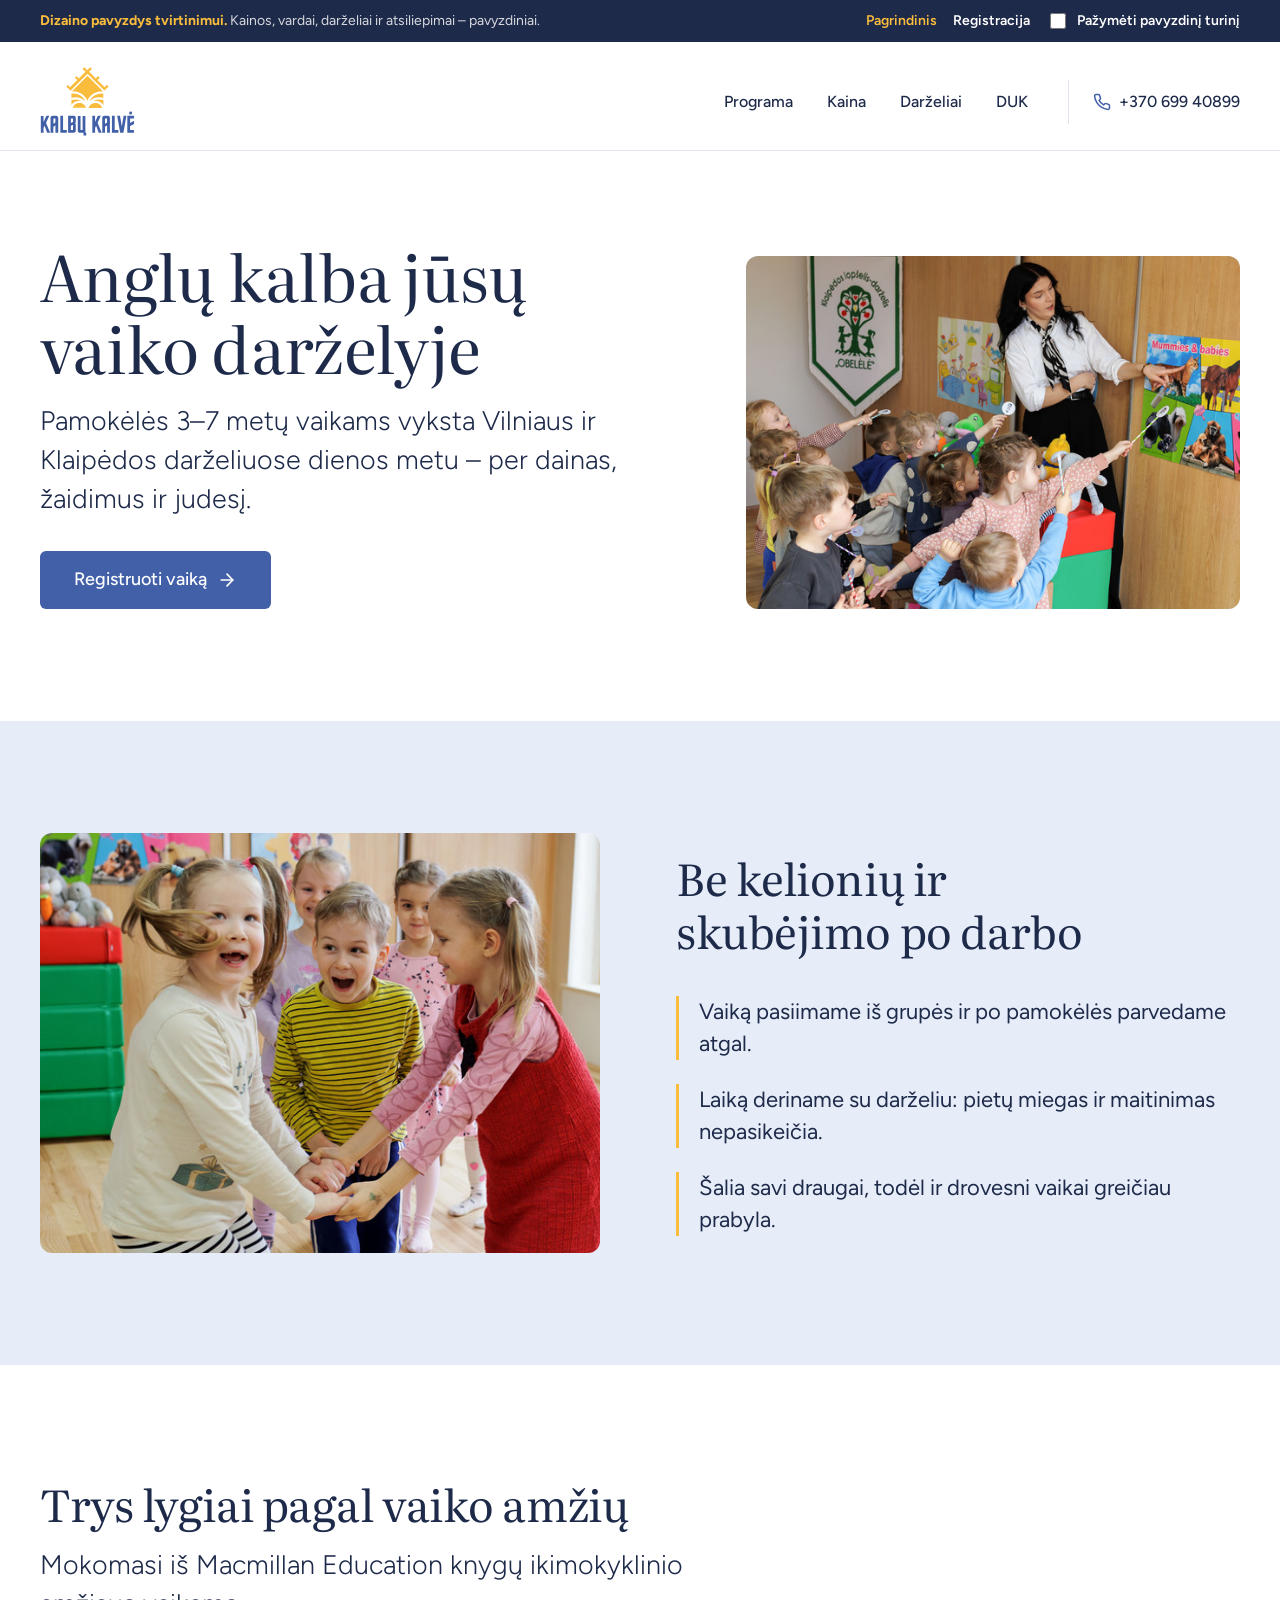
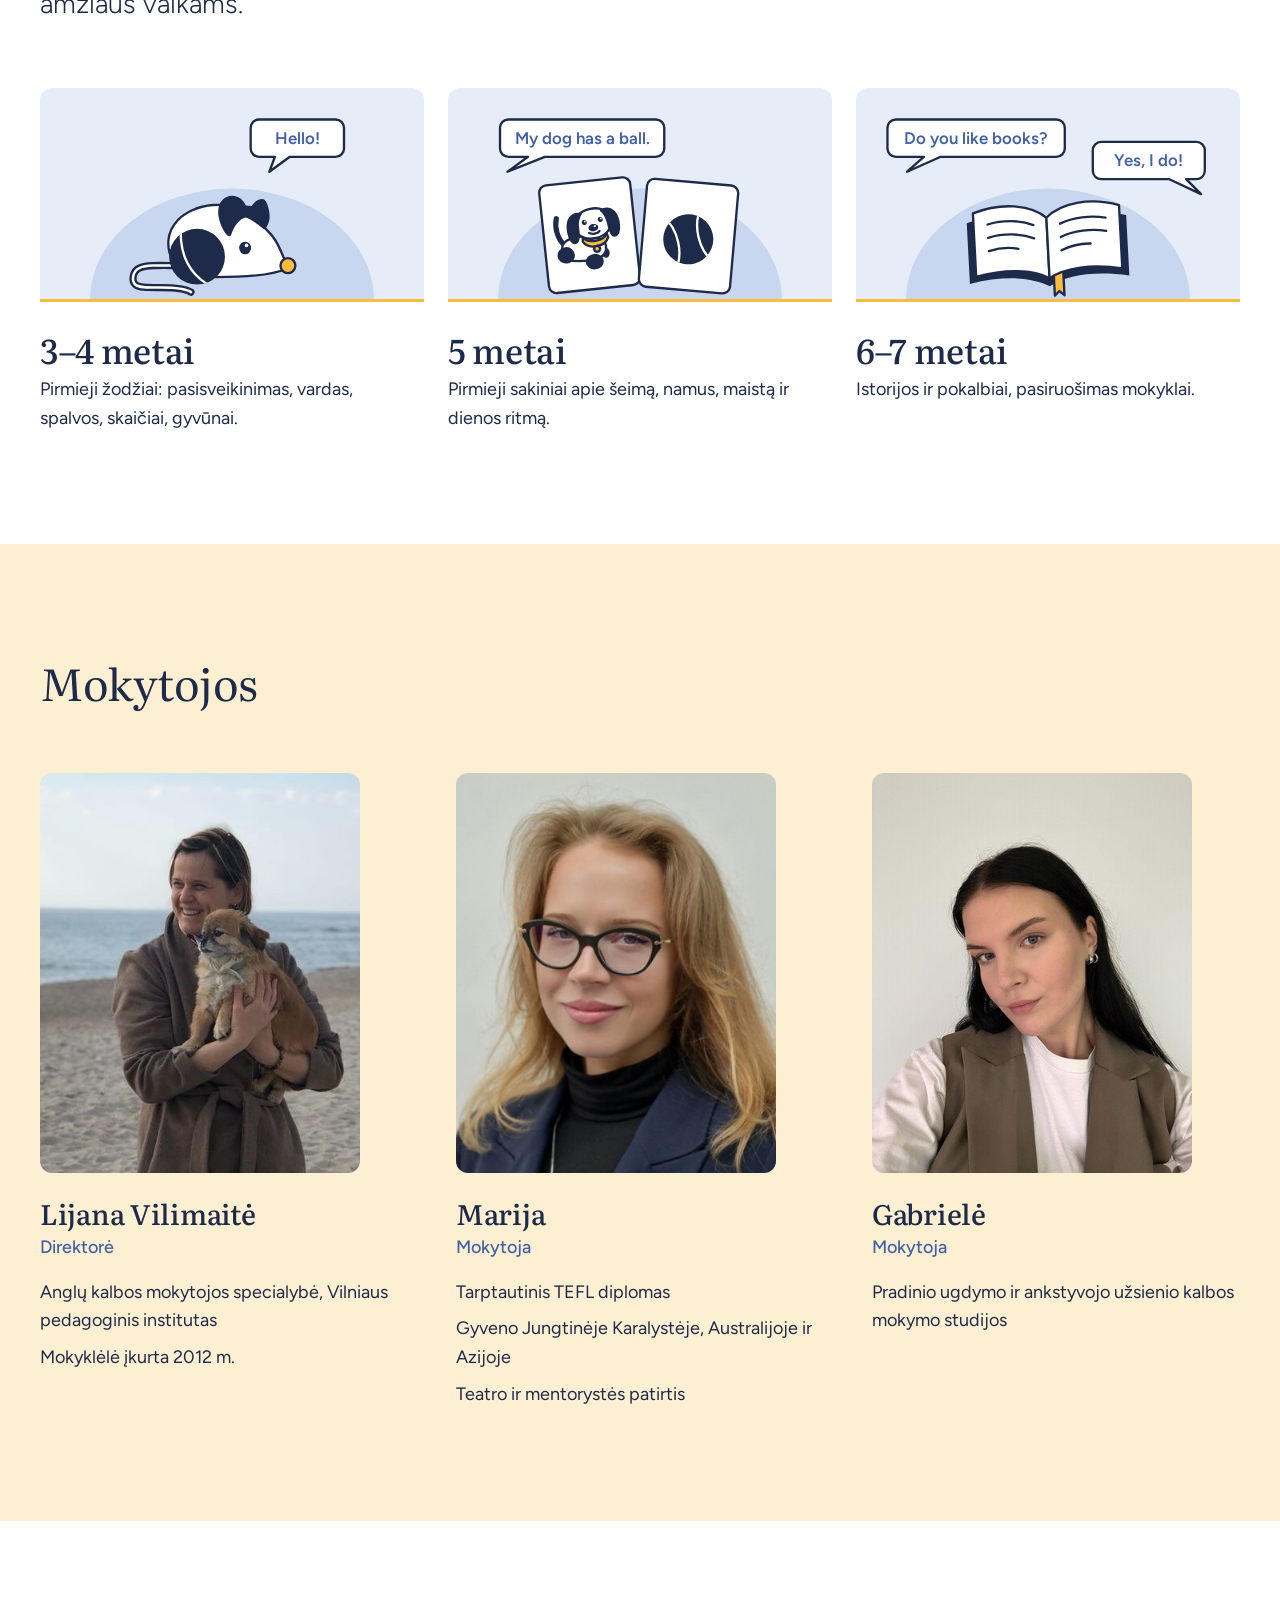
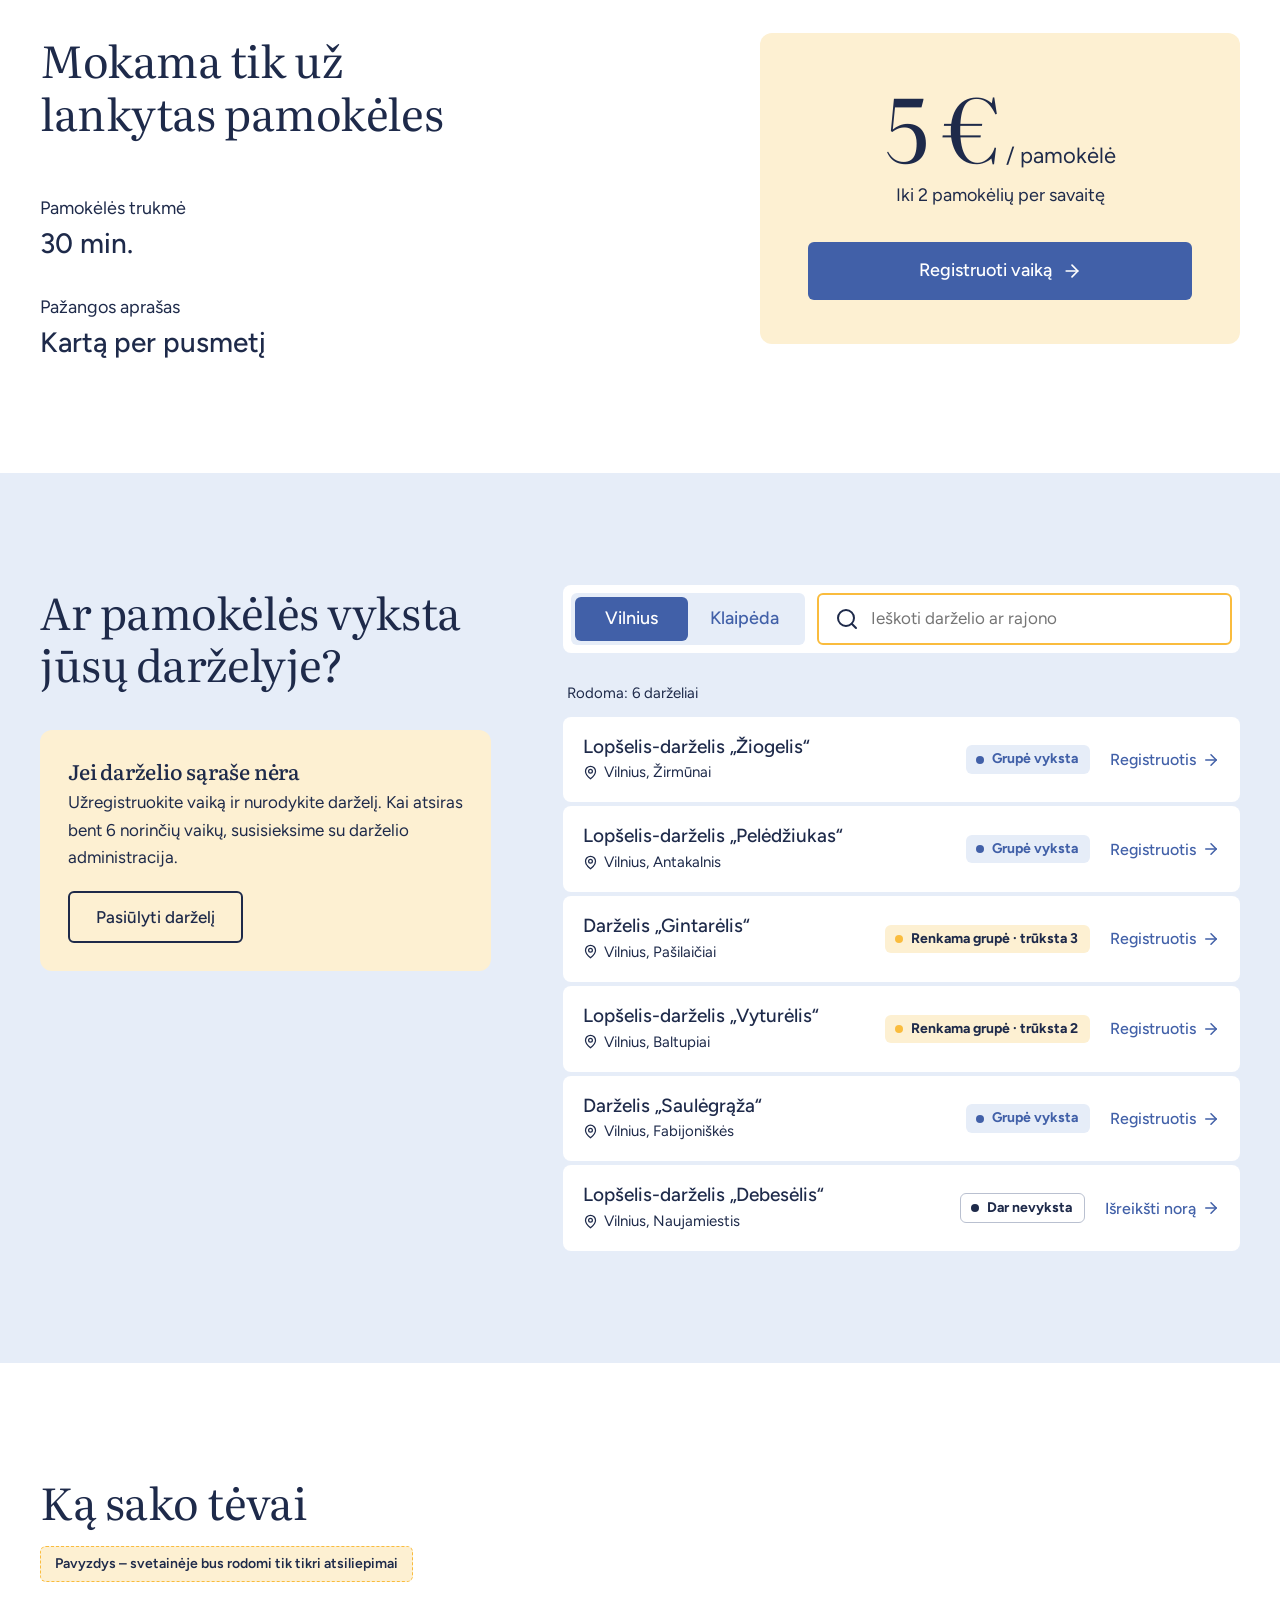
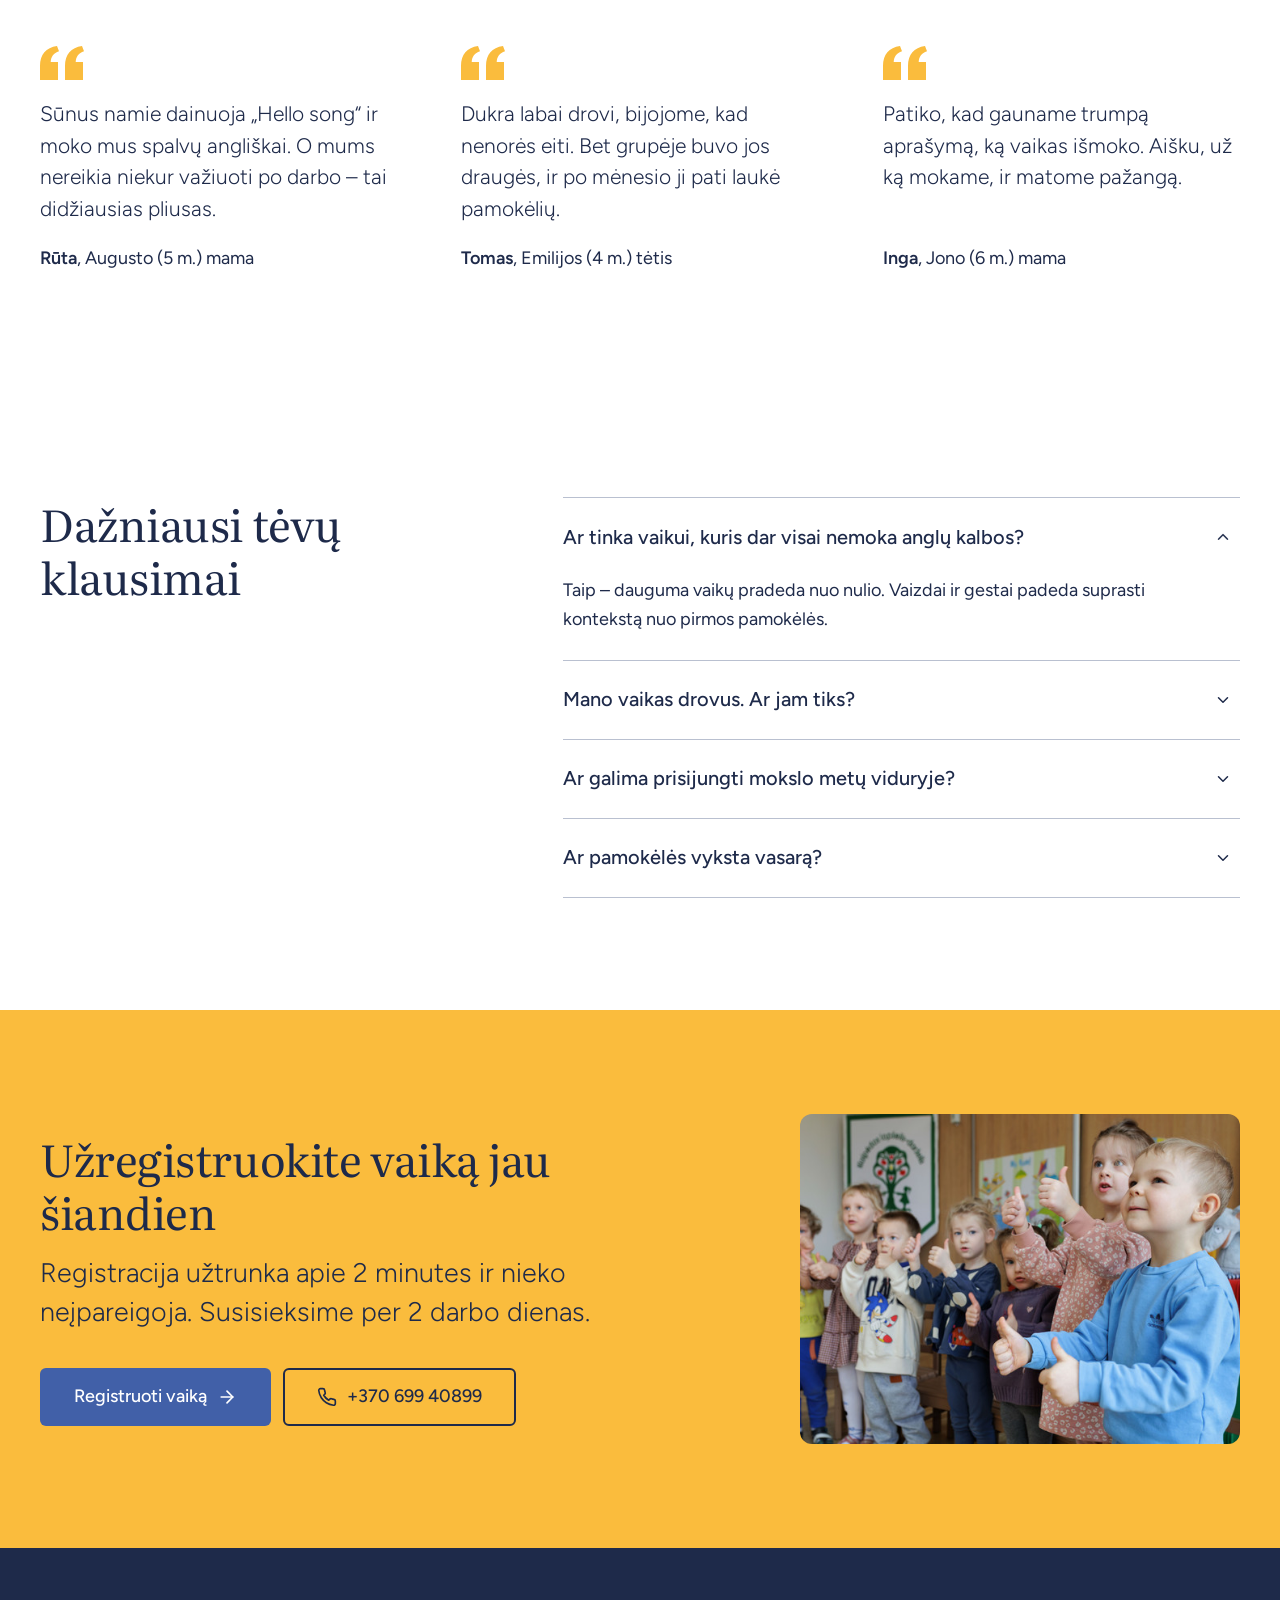
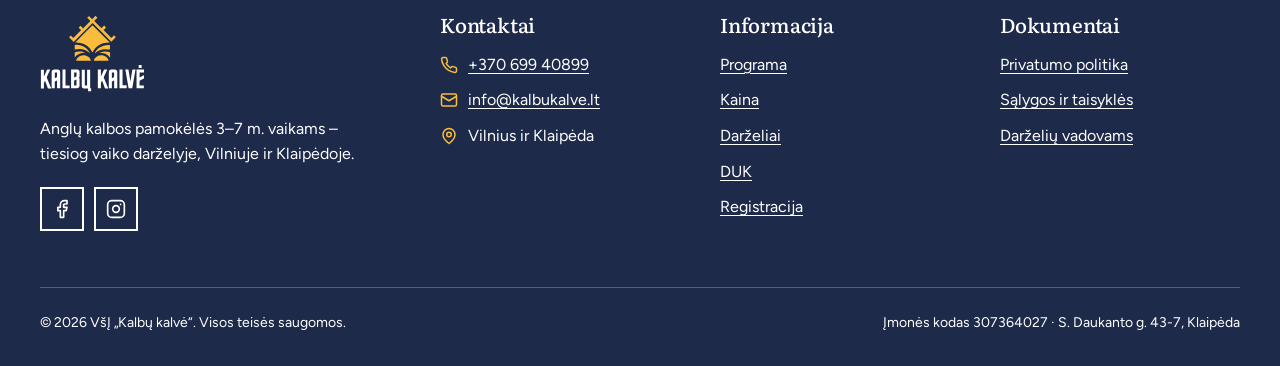
==== commit 937b1e9e: "Update site: remove style guide link and page, raise picture cards Co-Authored-By: Claude Opus 5.5 <" ====
--- a/index.html
+++ b/index.html
@@ -1,385 +1,384 @@
-<!doctype html>
-<html lang="lt">
-    <head>
-        <meta charset="UTF-8" />
-        <meta name="viewport" content="width=device-width, initial-scale=1" />
-        <title>Kalbų kalvė – anglų kalbos pamokėlės jūsų vaiko darželyje</title>
-        <meta
-            name="description"
-            content="Žaismingos anglų kalbos pamokėlės 3–7 m. vaikams Vilniaus ir Klaipėdos darželiuose. Iki 2 pamokėlių per savaitę, dienos metu, savo darželyje."
-        />
-        <meta name="theme-color" content="#FFFFFF" />
-        <script>
-            document.documentElement.classList.add('js');
-        </script>
-        <!-- Showcase only: production self-hosts the fonts (GDPR) -->
-        <link rel="preconnect" href="https://fonts.googleapis.com" />
-        <link rel="preconnect" href="https://fonts.gstatic.com" crossorigin />
-        <link
-            href="https://fonts.googleapis.com/css2?family=Figtree:wght@300;400;500;600&family=Literata:opsz,wght@7..72,400..600&display=swap"
-            rel="stylesheet"
-        />
-        <link rel="icon" type="image/svg+xml" href="img/favicon.svg" />
-        <link rel="stylesheet" href="css/styles.css" />
-    </head>
-    <body>
-        <!--ICONS:start--><svg xmlns="http://www.w3.org/2000/svg" style="display:none" aria-hidden="true"><symbol id="i-phone" viewBox="0 0 24 24"><path d="M22 16.92v3a2 2 0 0 1-2.18 2 19.79 19.79 0 0 1-8.63-3.07 19.5 19.5 0 0 1-6-6 19.79 19.79 0 0 1-3.07-8.67A2 2 0 0 1 4.11 2h3a2 2 0 0 1 2 1.72c.13.96.36 1.9.7 2.81a2 2 0 0 1-.45 2.11L8.09 9.91a16 16 0 0 0 6 6l1.27-1.27a2 2 0 0 1 2.11-.45c.91.34 1.85.57 2.81.7A2 2 0 0 1 22 16.92z"/></symbol><symbol id="i-mail" viewBox="0 0 24 24"><rect x="2" y="4" width="20" height="16" rx="2"/><path d="m22 7-10 6L2 7"/></symbol><symbol id="i-map-pin" viewBox="0 0 24 24"><path d="M20 10c0 6-8 12-8 12s-8-6-8-12a8 8 0 0 1 16 0Z"/><circle cx="12" cy="10" r="3"/></symbol><symbol id="i-arrow-right" viewBox="0 0 24 24"><path d="M5 12h14"/><path d="m12 5 7 7-7 7"/></symbol><symbol id="i-arrow-left" viewBox="0 0 24 24"><path d="M19 12H5"/><path d="m12 19-7-7 7-7"/></symbol><symbol id="i-check" viewBox="0 0 24 24"><path d="M20 6 9 17l-5-5"/></symbol><symbol id="i-search" viewBox="0 0 24 24"><circle cx="11" cy="11" r="8"/><path d="m21 21-4.3-4.3"/></symbol><symbol id="i-plus" viewBox="0 0 24 24"><path d="M12 5v14M5 12h14"/></symbol><symbol id="i-chevron-down" viewBox="0 0 24 24"><path d="m6 9 6 6 6-6"/></symbol><symbol id="i-menu" viewBox="0 0 24 24"><path d="M4 7h16M4 12h16M4 17h16"/></symbol><symbol id="i-x" viewBox="0 0 24 24"><path d="M18 6 6 18M6 6l12 12"/></symbol><symbol id="i-clock" viewBox="0 0 24 24"><circle cx="12" cy="12" r="10"/><path d="M12 6v6l4 2"/></symbol><symbol id="i-calendar" viewBox="0 0 24 24"><rect x="3" y="4" width="18" height="18" rx="2"/><path d="M16 2v4M8 2v4M3 10h18"/></symbol><symbol id="i-users" viewBox="0 0 24 24"><path d="M16 21v-2a4 4 0 0 0-4-4H6a4 4 0 0 0-4 4v2"/><circle cx="9" cy="7" r="4"/><path d="M22 21v-2a4 4 0 0 0-3-3.87M16 3.13a4 4 0 0 1 0 7.75"/></symbol><symbol id="i-home" viewBox="0 0 24 24"><path d="m3 10 9-7 9 7v10a2 2 0 0 1-2 2H5a2 2 0 0 1-2-2z"/><path d="M9 22V12h6v10"/></symbol><symbol id="i-car" viewBox="0 0 24 24"><path d="M19 17h2c.6 0 1-.4 1-1v-3c0-.9-.7-1.7-1.5-1.9C18.7 10.6 16 10 16 10s-1.3-1.4-2.2-2.3c-.5-.4-1.1-.7-1.8-.7H5c-.6 0-1.1.4-1.4.9l-1.4 2.9A3.7 3.7 0 0 0 2 12v4c0 .6.4 1 1 1h2"/><circle cx="7" cy="17" r="2"/><path d="M9 17h6"/><circle cx="17" cy="17" r="2"/></symbol><symbol id="i-music" viewBox="0 0 24 24"><path d="M9 18V5l12-2v13"/><circle cx="6" cy="18" r="3"/><circle cx="18" cy="16" r="3"/></symbol><symbol id="i-smile" viewBox="0 0 24 24"><circle cx="12" cy="12" r="10"/><path d="M8 14s1.5 2 4 2 4-2 4-2M9 9h.01M15 9h.01"/></symbol><symbol id="i-zap" viewBox="0 0 24 24"><path d="M13 2 3 14h9l-1 8 10-12h-9l1-8z"/></symbol><symbol id="i-book" viewBox="0 0 24 24"><path d="M2 4h6a4 4 0 0 1 4 4v13a3 3 0 0 0-3-3H2z"/><path d="M22 4h-6a4 4 0 0 0-4 4v13a3 3 0 0 1 3-3h7z"/></symbol><symbol id="i-heart" viewBox="0 0 24 24"><path d="M19 14c1.49-1.46 3-3.21 3-5.5A5.5 5.5 0 0 0 16.5 3c-1.76 0-3 .5-4.5 2-1.5-1.5-2.74-2-4.5-2A5.5 5.5 0 0 0 2 8.5c0 2.3 1.5 4.05 3 5.5l7 7Z"/></symbol><symbol id="i-star" viewBox="0 0 24 24"><path d="M12 2l3.09 6.26L22 9.27l-5 4.87 1.18 6.88L12 17.77l-6.18 3.25L7 14.14 2 9.27l6.91-1.01L12 2z"/></symbol><symbol id="i-shield" viewBox="0 0 24 24"><path d="M12 22s8-4 8-10V5l-8-3-8 3v7c0 6 8 10 8 10z"/><path d="m9 12 2 2 4-4"/></symbol><symbol id="i-gift" viewBox="0 0 24 24"><rect x="3" y="8" width="18" height="4" rx="1"/><path d="M12 8v13M19 12v7a2 2 0 0 1-2 2H7a2 2 0 0 1-2-2v-7"/><path d="M7.5 8a2.5 2.5 0 0 1 0-5C10 3 12 8 12 8s2-5 4.5-5a2.5 2.5 0 0 1 0 5"/></symbol><symbol id="i-thermometer" viewBox="0 0 24 24"><path d="M14 4v10.54a4 4 0 1 1-4 0V4a2 2 0 0 1 4 0Z"/></symbol><symbol id="i-file" viewBox="0 0 24 24"><path d="M14 2H6a2 2 0 0 0-2 2v16a2 2 0 0 0 2 2h12a2 2 0 0 0 2-2V8z"/><path d="M14 2v6h6M9 13h6M9 17h4"/></symbol><symbol id="i-info" viewBox="0 0 24 24"><circle cx="12" cy="12" r="10"/><path d="M12 16v-4M12 8h.01"/></symbol><symbol id="i-alert" viewBox="0 0 24 24"><circle cx="12" cy="12" r="10"/><path d="M12 8v4M12 16h.01"/></symbol><symbol id="i-lock" viewBox="0 0 24 24"><rect x="3" y="11" width="18" height="11" rx="2"/><path d="M7 11V7a5 5 0 0 1 10 0v4"/></symbol><symbol id="i-trash" viewBox="0 0 24 24"><path d="M3 6h18M19 6v14a2 2 0 0 1-2 2H7a2 2 0 0 1-2-2V6M8 6V4a2 2 0 0 1 2-2h4a2 2 0 0 1 2 2v2"/></symbol><symbol id="i-facebook" viewBox="0 0 24 24"><path d="M18 2h-3a5 5 0 0 0-5 5v3H7v4h3v8h4v-8h3l1-4h-4V7a1 1 0 0 1 1-1h3z"/></symbol><symbol id="i-instagram" viewBox="0 0 24 24"><rect x="2" y="2" width="20" height="20" rx="5"/><circle cx="12" cy="12" r="4"/><path d="M17.5 6.5h.01"/></symbol><symbol id="deco-roof" viewBox="0 0 600 370"><g fill="none" stroke="currentColor" stroke-width="16" stroke-linecap="square"><path d="M34 349 L20 335 L330 25 L344 39"/><path d="M566 349 L580 335 L270 25 L256 39"/><path d="M160 195 L146 181 M440 195 L454 181"/></g></symbol><symbol id="deco-house" viewBox="0 0 64 60"><path fill="#FABC3D" d="M32 2 62 30v24a6 6 0 0 1-6 6H8a6 6 0 0 1-6-6V30Z"/></symbol><symbol id="deco-dome" viewBox="0 0 200 100"><path fill="#FABC3D" d="M0 100a100 100 0 0 1 200 0Z"/></symbol><symbol id="deco-arcs" viewBox="0 0 200 200"><g fill="none" stroke="#FABC3D" stroke-width="14"><path d="M14 200a86 86 0 0 1 172 0"/><path d="M46 200a54 54 0 0 1 108 0"/></g><path fill="#FABC3D" d="M76 200a24 24 0 0 1 48 0Z"/></symbol><symbol id="deco-quote" viewBox="0 0 44 34"><path fill="currentColor" d="M0 34V20C0 8.5 6 1.6 17 0l2 5.2c-5.4 1.7-8 5.3-8.3 10.8H18V34Zm25 0V20c0-11.5 6-18.4 17-20l2 5.2c-5.4 1.7-8 5.3-8.3 10.8H43V34Z"/></symbol></svg><!--ICONS:end-->
-
-        <!-- Review bar: only in the approval showcase -->
-        <div class="review-bar">
-            <div class="container review-bar__inner">
-                <p><strong>Dizaino pavyzdys tvirtinimui.</strong> Kainos, vardai, darželiai ir atsiliepimai – pavyzdiniai.</p>
-                <nav aria-label="Peržiūros puslapiai">
-                    <a href="index.html" aria-current="page">Pagrindinis</a>
-                    <a href="registracija.html">Registracija</a>
-                    <a href="stilius.html">Stiliaus gidas</a>
-                    <label><input type="checkbox" id="ph-toggle" /> Pažymėti pavyzdinį turinį</label>
-                </nav>
-            </div>
-        </div>
-
-        <!-- ============================== HEADER ============================== -->
-        <header class="site-header">
-            <div class="container">
-                <div class="site-header__inner">
-                    <a class="brand" href="index.html" aria-label="Kalbų kalvė – pradžia"><!--LOGO:start--><svg class="logo" viewBox="393 466 176 140" aria-hidden="true" focusable="false"><path class="lg-b" fill-rule="evenodd" d="M473.1,603v-4.7c-1.3,0-2.7,0-4,0-1,0-2,0-3,0-1.7-.1-3-1.2-3.3-2.9,0-.5-.2-.9-.2-1.4,0-8.7,0-17.4,0-26.1,0-.2,0-.4,0-.7h5.1v26.1h3.8v-26.2h5.1v30.9c.6,0,1,0,1.6.1v5h-5.3Z"/><path class="lg-b" fill-rule="evenodd" d="M566.2,598.2h-12.3v-31.2c4.1,0,8.3,0,12.4,0,0,1.6,0,3.1,0,4.9h-7.3v8.1c2.1-1,4-2,6-3,.4-.2.9-.3,1.3-.4v5.3c-2.2,1.1-4.4,2.2-6.6,3.4-.3.2-.8.5-.8.8,0,2.4,0,4.7,0,7.2h7.1c0,1.7.1,3.3.2,5Z"/><path class="lg-y" d="M509,521.7c-12.7.1-22.8,4.8-28.7,17-2.5-5.7-6.4-10-11.7-13-5.3-2.9-11-4.2-16.7-4,9.5-9.5,19.1-19.1,28.6-28.6,9.4,9.4,19,19,28.5,28.5Z"/><path class="lg-y" d="M483.5,485.9c4.1,4.1,8.1,8.1,12.2,12.2,1.3-1.3,2.8-2.9,4.3-4.4,1.1,1.2,2,2.3,3,3.4-1.4,1.3-2.9,2.7-4.2,4,4.5,4.5,8.9,8.9,13.3,13.3,1.3-1.4,2.7-2.9,4.2-4.5,1.1,1.2,2.1,2.3,3,3.2-2.4,2.4-4.9,4.9-7.5,7.4-10.3-10.3-20.8-20.7-31.2-31.1-10.6,10.6-21,21-31.5,31.4-2.7-2.7-5.2-5.2-7.7-7.8.9-.8,1.9-1.8,3.1-2.9,1.3,1.3,2.7,2.9,4,4.2,4.4-4.4,8.8-8.8,13.2-13.2-1.4-1.3-2.9-2.7-4.4-4,1.2-1.1,2.2-2.1,3.3-3.2,1.3,1.4,2.7,2.9,4,4.4,4.3-4.3,8.3-8.3,12.4-12.4-1.8-1.7-3.6-3.5-5.5-5.2,1.2-1.2,2.2-2.1,3.2-3.2,1.7,1.8,3.5,3.6,5.3,5.6,1.9-2.1,3.7-3.9,5.5-5.8,1.2,1.2,2.1,2.2,3.2,3.4-1.7,1.6-3.5,3.4-5.3,5.1Z"/><path class="lg-b" fill-rule="evenodd" d="M444.9,567c3.5,0,6.9,0,10.3,0,2.3,0,3.6,1.4,3.7,3.7.1,2.6.2,5.2,0,7.8,0,1.1-.8,2.1-1.3,3.1h1.3c0,.4,0,.8,0,1.1,0,3.6,0,7.3,0,10.9,0,3.3-1.3,4.6-4.6,4.6-3.1,0-6.3,0-9.5,0v-31.3ZM453.8,593.4v-10c-1.3.6-2.4,1.2-3.6,1.8-.2.1-.4.5-.4.7,0,2.5,0,4.9,0,7.4h4.1ZM449.9,571.9v8.2c1.3-.6,2.5-1.2,3.6-1.8.2,0,.4-.3.4-.5,0-2,0-3.9,0-5.9h-4Z"/><path class="lg-b" fill-rule="evenodd" d="M426.5,598.2h-5.1v-13.2c-1.3.7-2.5,1.3-3.6,1.9-.2.1-.2.7-.2,1,0,3,0,6,0,9v1.3h-5.2c0-.4,0-.8,0-1.2,0-8.4,0-16.8,0-25.3,0-3.4,1.4-4.8,4.8-4.8,1.8,0,3.5,0,5.3,0,2.6.1,4.1,1.6,4.1,4.2,0,8.8,0,17.6,0,26.4,0,.2,0,.4,0,.6ZM417.7,572v9.2c3.5-1,3.7-1.3,3.7-4.7v-4.5h-3.7Z"/><path class="lg-b" fill-rule="evenodd" d="M521.6,598.2h-5v-13.2c-1.3.7-2.4,1.2-3.4,1.8-.3.2-.4.7-.4,1.1,0,3,0,6,0,9,0,.4,0,.9,0,1.3h-5.1c0-.4,0-.8,0-1.2,0-8.4,0-16.8,0-25.3,0-3.5,1.3-4.8,4.9-4.8,1.6,0,3.3,0,4.9,0,2.8,0,4.3,1.5,4.3,4.3,0,8.8,0,17.6,0,26.3,0,.2,0,.4,0,.6ZM512.8,572v9.4c1.2-.6,2.2-1,3.2-1.6.2-.1.5-.5.5-.7,0-2.3,0-4.7,0-7.1h-3.7Z"/><path class="lg-b" fill-rule="evenodd" d="M506.6,598.3c-1.6,0-3,0-4.4,0-.8,0-1.1-.3-1.4-1-1.3-3.7-2.7-7.4-4.1-11.1-.1-.3-.2-.6-.4-1.1-.8,2.1-1.9,3.8-1.8,6,.1,2.3,0,4.7,0,7.1h-5.1v-31.2h5.1v11.2c.3-.5.5-.8.6-1,1.4-3.1,2.8-6.2,4.1-9.3.3-.7.7-1,1.5-1,1.4,0,2.8,0,4.3,0-.2.5-.3.8-.4,1.1-1.7,3.7-3.3,7.3-5,11-.3.7-.4,1.3,0,2.1,2.2,5.3,4.4,10.6,6.5,15.9.1.4.3.7.5,1.3Z"/><path class="lg-b" fill-rule="evenodd" d="M411.5,598.3c-1.7,0-3.2,0-4.7,0-.3,0-.8-.5-.9-.8-1.4-3.7-2.8-7.5-4.2-11.2-.1-.3-.2-.6-.4-.9-1.1,2.2-2.1,4.4-1.8,6.9.2,2,0,4,0,6h-5v-31.2h5v10.9c0,0,.2,0,.3,0,.6-1.4,1.3-2.8,1.9-4.2.9-2,1.8-3.9,2.6-5.9.3-.7.6-1,1.4-1,1.4,0,2.8,0,4.3,0-.1.4-.2.6-.3.9-1.7,3.7-3.4,7.5-5.1,11.2-.3.8-.3,1.4,0,2.1,2.2,5.3,4.3,10.5,6.5,15.8.1.4.3.7.5,1.3Z"/><path class="lg-b" fill-rule="evenodd" d="M546.7,598.2h-6c-1.8-10.4-3.7-20.7-5.5-31.2h5.2c1.1,6.4,2.2,12.9,3.2,19.3h.2c.3-1.8.6-3.6.9-5.4.7-4.4,1.4-8.7,2.2-13.1,0-.3.5-.8.8-.8,1.4,0,2.9,0,4.5,0-1.8,10.5-3.7,20.9-5.5,31.3Z"/><path class="lg-b" fill-rule="evenodd" d="M530.6,593.2h6.8v5h-11.9v-31.2h5.1v26.2Z"/><path class="lg-b" fill-rule="evenodd" d="M435.5,593.3h6.9v4.9h-11.9v-31.2h5v26.3Z"/><path class="lg-y" d="M507.3,552.4h-24.4c0-4.4,5.4-8.7,11.4-9.2,6.1-.5,12,3.7,13,9.2Z"/><path class="lg-y" d="M453.4,552.3c.7-5,5.9-9,11.9-9.1,6.1-.1,11.5,3.8,12.5,9.1h-24.4Z"/><path class="lg-y" d="M475.9,539.5c-3.7-3.4-7.9-5.6-12.9-6.4-4-.7-8-.4-12.1.6v-7.8c3.6-.3,7,0,10.4,1.1,6.2,1.9,11,5.5,14.2,11.2.2.4.3.8.5,1.2h0Z"/><path class="lg-y" d="M484.6,539.5c1.3-3.5,3.7-6.1,6.5-8.3,5.4-4.1,11.6-5.7,18.5-5.3v7.6c-2.7-.2-5.5-.7-8.2-.6-6.2,0-11.6,2-16.2,6.3-.2.2-.5.3-.7.4,0,0,0,0,0,0Z"/><path class="lg-y" d="M468.8,539.3c-3.5-.4-6.9-.2-10.1,1.2-3.2,1.3-5.8,3.4-7.8,6.4,0-2.8,0-5.5,0-8.3,0-.2.3-.6.5-.7,6-1.7,11.8-1.5,17.4,1.5Z"/><path class="lg-y" d="M509.7,547.1c-4.3-6.4-10.3-8.4-17.4-7.8,0-.2,0-.3,0-.5,1.8-.6,3.6-1.3,5.5-1.6,3.7-.7,7.3-.5,10.9.5.8.2,1.1.5,1.1,1.4,0,2.6,0,5.1,0,8Z"/><path class="lg-b" fill-rule="evenodd" d="M557.5,564.3v-5h4.9v5h-4.9Z"/><path class="lg-y" d="M491.9,539.4s0,0,0,0c0,0,0,0,0,0,0,0,0,0,0,0Z"/><path class="lg-y" d="M484.6,539.5c0,.1,0,.2,0,.3,0,0,0,0,0,0,0,0,.1-.2.2-.2,0,0,0,0,0,0Z"/><path class="lg-y" d="M476,539.5c0,0,0,.1.1.2,0,0,0,0,0,0,0,0,0-.1-.1-.2,0,0,0,0,0,0Z"/></svg><!--LOGO:end--></a>
-                    <nav class="main-nav" aria-label="Pagrindinė navigacija">
-                        <ul>
-                            <li><a href="#programa">Programa</a></li>
-                            <li><a href="#kaina">Kaina</a></li>
-                            <li><a href="#darzeliai">Darželiai</a></li>
-                            <li><a href="#duk">DUK</a></li>
-                        </ul>
-                    </nav>
-
-                    <div class="header-contact">
-                        <a class="header-phone" href="tel:+37069940899">
-                            <svg class="icon" aria-hidden="true"><use href="#i-phone" /></svg>+370 699 40899
-                        </a>
-                    </div>
-
-                    <div class="header-actions">
-                        <button class="nav-toggle" type="button" aria-expanded="false" aria-controls="mobile-menu" aria-label="Atidaryti meniu">
-                            <svg class="icon icon-open" aria-hidden="true"><use href="#i-menu" /></svg>
-                            <svg class="icon icon-close" aria-hidden="true"><use href="#i-x" /></svg>
-                        </button>
-                    </div>
-                </div>
-            </div>
-
-            <div class="mobile-menu" id="mobile-menu">
-                <ul>
-                    <li><a href="#programa">Programa</a></li>
-                    <li><a href="#kaina">Kaina</a></li>
-                    <li><a href="#darzeliai">Darželiai</a></li>
-                    <li><a href="#duk">DUK</a></li>
-                </ul>
-                <a class="btn btn--primary btn--lg" href="registracija.html">Registruoti vaiką</a>
-                <a class="btn btn--ghost btn--lg" href="tel:+37069940899">
-                    <svg class="icon" aria-hidden="true"><use href="#i-phone" /></svg>+370 699 40899
-                </a>
-            </div>
-        </header>
-
-        <main>
-            <!-- ============================== HERO ============================== -->
-            <section class="hero">
-                <div class="container hero__grid">
-                    <div class="hero__text">
-                        <h1 class="h1">Anglų kalba jūsų vaiko darželyje</h1>
-                        <p class="lead">Pamokėlės 3–7 metų vaikams vyksta Vilniaus ir Klaipėdos darželiuose dienos&nbsp;metu – per dainas, žaidimus ir judesį.</p>
-                        <a class="btn btn--primary btn--lg" href="registracija.html">
-                            Registruoti vaiką
-                            <svg class="icon icon--arrow" aria-hidden="true"><use href="#i-arrow-right" /></svg>
-                        </a>
-                    </div>
-                    <img class="hero__photo" src="img/pamokele-mokytoja.jpg" alt="Mokytoja su vaikais mokosi naujų žodžių" />
-                </div>
-            </section>
-
-            <!-- ============================== WHY IN KINDERGARTEN ============================== -->
-            <section class="section band band--blue" id="kodel">
-                <div class="container">
-                    <div class="why">
-                    <div class="why__grid">
-                        <div class="why__photo reveal">
-                            <img src="img/pamokele-sokis.jpg" alt="Vaikai susikibę rankomis šoka ratelį darželio grupėje" loading="lazy" />
-                        </div>
-
-                        <div class="why__text">
-                            <h2 class="h2">Be kelionių ir skubėjimo po darbo</h2>
-
-                            <ul class="facts">
-                                <li class="reveal">Vaiką pasiimame iš grupės ir po pamokėlės parvedame atgal.</li>
-                                <li class="reveal">Laiką deriname su darželiu: pietų miegas ir maitinimas nepasikeičia.</li>
-                                <li class="reveal">Šalia savi draugai, todėl ir drovesni vaikai greičiau prabyla.</li>
-                            </ul>
-                        </div>
-                    </div>
-                    </div>
-                </div>
-            </section>
-
-            <!-- ============================== PROGRAM ============================== -->
-            <section class="section" id="programa">
-                <div class="container">
-                    <div class="section-head reveal">
-                        <h2 class="h2">Trys lygiai pagal vaiko amžių</h2>
-                        <p class="lead">Mokomasi iš Macmillan Education knygų ikimokyklinio amžiaus vaikams.</p>
-                    </div>
-
-                    <div class="levels">
-                        <article class="level reveal">
-                            <div class="level__scene"><svg class="level__art" viewBox="0 0 360 200" aria-hidden="true"><ellipse class="il-f-b" cx="180" cy="200" rx="152" ry="118"/><g transform="translate(66 77) scale(0.151)"><defs><clipPath id="il-mouse-wheel-66-77"><circle cx="507" cy="517" r="198"/></clipPath></defs><path class="il-f-w il-ink" style="stroke-width:16.56" d="M335 540 C310 500 300 450 304 400 C308 350 330 300 370 258 C420 205 510 158 620 150 C700 146 800 150 880 200 L975 300 C1005 330 1030 355 1045 375 C1080 420 1100 470 1118 515 C1130 545 1140 560 1150 578 L1140 602 C1060 640 880 662 640 662 L520 600 Z"/><path class="il-ink" style="stroke-width:51.1" d="M330 580 C220 578 150 576 100 596 C48 618 40 690 70 716 C96 738 160 736 250 736 C340 736 420 740 464 768"/><path class="il-ink il-ink--w" style="stroke-width:18" d="M330 580 C220 578 150 576 100 596 C48 618 40 690 70 716 C96 738 160 736 250 736 C340 736 420 740 464 768"/><path class="il-f-n" transform="translate(-4.9 -134.6) scale(1.34)" d="M554 165 C520 172 498 200 495 235 C485 299 549 414 564 366 C579 320 610 284 639 278 C662 284 700 310 735 340 C752 335 762 310 766 282 C768 255 760 225 752 205 C745 186 737 181 728 181 C705 181 684 196 671 218 C660 216 650 215 640 215 C625 178 589 158 554 165 Z"/><circle class="il-f-n" cx="507" cy="517" r="198"/><path class="il-ink il-ink--w" clip-path="url(#il-mouse-wheel-66-77)" style="stroke-width:16.56" d="M391 330 C388 480 430 620 580 712"/><ellipse class="il-f-n" cx="848" cy="455" rx="42" ry="45"/><circle class="il-f-w" cx="858" cy="437" r="13"/><circle class="il-f-y il-ink" style="stroke-width:16.56" cx="1152" cy="580" r="53"/></g><path class="il-f-w il-ink" d="M209 8H291A9 9 0 0 1 300 17V39A9 9 0 0 1 291 48H242L220 64L226 48H209A9 9 0 0 1 200 39V17A9 9 0 0 1 209 8Z"/><text class="il-say" x="250" y="34" text-anchor="middle">Hello!</text></svg></div>
-                            <h3 class="level__age">3–4 metai</h3>
-                            <p class="level__text">Pirmieji žodžiai: pasisveikinimas, vardas, spalvos, skaičiai, gyvūnai.</p>
-                        </article>
-                        <article class="level reveal">
-                            <div class="level__scene"><svg class="level__art" viewBox="0 0 360 200" aria-hidden="true"><ellipse class="il-f-b" cx="180" cy="200" rx="152" ry="118"/><g transform="translate(126 135) rotate(-6)"><rect class="il-f-w il-ink" x="-52" y="-62" width="104" height="124" rx="8"/><g transform="translate(-46 -33.5) scale(0.1433)"><path class="il-ink" style="stroke-width:38.3" d="M70 72 C48 140 60 236 118 296"/><ellipse class="il-f-n" cx="436" cy="384" rx="30" ry="40"/><path class="il-f-w il-ink" style="stroke-width:17.4" d="M95 300 C110 245 200 228 290 238 C380 246 440 270 442 330 C444 395 400 430 300 432 C200 434 110 420 92 370 C86 350 88 320 95 300 Z"/><g transform="rotate(-4 355 140)"><path class="il-f-w il-ink" style="stroke-width:17.4" d="M355 22 C430 18 498 58 504 128 C510 200 448 258 352 260 C262 262 206 208 206 136 C206 64 278 26 355 22 Z"/><path class="il-f-y il-ink" style="stroke-width:17.4" d="M258 236 C290 296 420 296 452 236 L458 270 C424 344 286 344 252 270 Z"/><circle class="il-f-y il-ink" style="stroke-width:17.4" cx="355" cy="346" r="24"/><path class="il-f-n" d="M252 36 C198 26 146 70 142 156 C138 228 160 282 196 280 C232 278 240 214 242 160 C244 110 262 72 284 52 C276 42 264 38 252 36 Z"/><path class="il-f-n" d="M462 34 C516 26 568 72 570 156 C572 228 548 278 512 276 C478 274 470 212 468 160 C466 110 448 70 428 50 C436 40 450 36 462 34 Z"/><circle class="il-f-n" cx="290" cy="122" r="20"/><circle class="il-f-w" cx="296" cy="115" r="7"/><circle class="il-f-n" cx="420" cy="120" r="20"/><circle class="il-f-w" cx="426" cy="113" r="7"/><ellipse class="il-f-n" cx="355" cy="174" rx="40" ry="29"/><ellipse class="il-f-w" cx="368" cy="164" rx="11" ry="7"/><path class="il-ink" style="stroke-width:17.4" d="M314 210 C332 228 380 228 398 210"/></g><ellipse class="il-f-n" cx="118" cy="372" rx="70" ry="66"/><ellipse class="il-f-n" cx="340" cy="446" rx="72" ry="62"/></g></g><g transform="translate(236 136) rotate(5)"><rect class="il-f-w il-ink" x="-52" y="-62" width="104" height="124" rx="8"/><g transform="translate(-41 -37) scale(0.31060000000000004)"><g transform="rotate(-18 132 130)"><clipPath id="il-ball"><circle cx="132" cy="130" r="92"/></clipPath><circle class="il-f-n" cx="132" cy="130" r="92"/><path class="il-ink il-ink--w" clip-path="url(#il-ball)" style="stroke-width:8" d="M62 30 C104 84 104 176 62 230"/><path class="il-ink il-ink--w" clip-path="url(#il-ball)" style="stroke-width:8" d="M202 30 C160 84 160 176 202 230"/></g></g></g><path class="il-f-w il-ink" d="M39 8H197A9 9 0 0 1 206 17V39A9 9 0 0 1 197 48H78L38 64L60 48H39A9 9 0 0 1 30 39V17A9 9 0 0 1 39 8Z"/><text class="il-say" x="118" y="34" text-anchor="middle">My dog has a ball.</text></svg></div>
-                            <h3 class="level__age">5 metai</h3>
-                            <p class="level__text">Pirmieji sakiniai apie šeimą, namus, maistą ir dienos ritmą.</p>
-                        </article>
-                        <article class="level reveal">
-                            <div class="level__scene"><svg class="level__art" viewBox="0 0 360 200" aria-hidden="true"><ellipse class="il-f-b" cx="180" cy="200" rx="152" ry="118"/><g transform="translate(85 76) scale(0.396)"><g transform="rotate(-3 240 180)"><path class="il-f-n" d="M24 98 C110 74 200 86 240 114 C280 86 370 74 456 98 L456 262 C362 244 288 252 240 280 C192 252 118 244 24 262 Z"/><path class="il-f-y il-ink" style="stroke-width:6.3" d="M252 240 L278 240 L278 306 L265 294 L252 306 Z"/><path class="il-f-w il-ink" style="stroke-width:6.3" d="M42 72 C120 46 200 56 240 94 L240 258 C198 232 122 226 42 244 Z"/><path class="il-f-w il-ink" style="stroke-width:6.3" d="M438 70 C360 44 280 56 240 94 L240 258 C282 232 358 224 438 242 Z"/><path class="il-ink" style="stroke-width:6.3" d="M80 104 C120 94 168 96 204 112"/><path class="il-ink" style="stroke-width:6.3" d="M80 140 C120 130 168 132 204 148"/><path class="il-ink" style="stroke-width:6.3" d="M80 176 C110 168 136 168 160 174"/><path class="il-ink" style="stroke-width:6.3" d="M276 112 C312 96 360 94 400 102"/><path class="il-ink" style="stroke-width:6.3" d="M276 148 C312 132 360 130 400 138"/><path class="il-ink" style="stroke-width:6.3" d="M276 184 C304 172 332 168 356 170"/></g></g><path class="il-f-w il-ink" d="M17 8H189A9 9 0 0 1 198 17V39A9 9 0 0 1 189 48H65L29 64L47 48H17A9 9 0 0 1 8 39V17A9 9 0 0 1 17 8Z"/><text class="il-say" x="103" y="34" text-anchor="middle">Do you like books?</text><path class="il-f-w il-ink" d="M237 32H339A9 9 0 0 1 348 41V63A9 9 0 0 1 339 72H328L344 88L310 72H237A9 9 0 0 1 228 63V41A9 9 0 0 1 237 32Z"/><text class="il-say" x="288" y="58" text-anchor="middle">Yes, I do!</text></svg></div>
-                            <h3 class="level__age">6–7 metai</h3>
-                            <p class="level__text">Istorijos ir pokalbiai, pasiruošimas mokyklai.</p>
-                        </article>
-                    </div>
-
-                </div>
-            </section>
-
-            <!-- ============================== TEAM ============================== -->
-            <section class="section band band--beige" id="mokytojos">
-                <div class="container">
-                    <div class="section-head reveal">
-                        <h2 class="h2">Mokytojos</h2>
-                    </div>
-
-                    <ul class="team">
-                        <li class="person reveal">
-                            <img class="person__photo" src="img/mokytoja-lijana.jpg" alt="Lijana Vilimaitė" width="400" height="500" loading="lazy">
-                            <h3 class="person__name">Lijana Vilimaitė</h3>
-                            <p class="person__role">Direktorė</p>
-                            <ul class="person__facts">
-                                <li>Anglų kalbos mokytojos specialybė, Vilniaus pedagoginis institutas</li>
-                                <li>Mokyklėlė įkurta 2012 m.</li>
-                            </ul>
-                        </li>
-                        <li class="person reveal">
-                            <img class="person__photo" src="img/mokytoja-marija.jpg" alt="Mokytoja Marija" width="400" height="500" loading="lazy">
-                            <h3 class="person__name">Marija</h3>
-                            <p class="person__role">Mokytoja</p>
-                            <ul class="person__facts">
-                                <li>Tarptautinis TEFL diplomas</li>
-                                <li>Gyveno Jungtinėje Karalystėje, Australijoje ir Azijoje</li>
-                                <li>Teatro ir mentorystės patirtis</li>
-                            </ul>
-                        </li>
-                        <li class="person reveal">
-                            <img class="person__photo" src="img/mokytoja-gabriele.jpg" alt="Mokytoja Gabrielė" width="400" height="500" loading="lazy">
-                            <h3 class="person__name">Gabrielė</h3>
-                            <p class="person__role">Mokytoja</p>
-                            <ul class="person__facts">
-                                <li>Pradinio ugdymo ir ankstyvojo užsienio kalbos mokymo studijos</li>
-                            </ul>
-                        </li>
-                    </ul>
-                </div>
-            </section>
-
-            <!-- ============================== PRICE ============================== -->
-            <section class="section" id="kaina">
-                <div class="container">
-                    <div class="price reveal">
-                        <div class="section-head">
-                            <h2 class="h2">Mokama tik už lankytas pamokėles</h2>
-                        </div>
-
-                        <dl class="terms">
-                            <div><dt>Pamokėlės trukmė</dt><dd class="ph">30 min.</dd></div>
-                            <div><dt>Pažangos aprašas</dt><dd>Kartą per pusmetį</dd></div>
-                        </dl>
-
-                        <div class="price-card">
-                            <p class="price-card__amount"><strong>5&nbsp;€</strong><span>/ pamokėlė</span></p>
-                            <p class="price-card__per">Iki 2 pamokėlių per savaitę</p>
-                            <a class="btn btn--primary btn--lg btn--block" href="registracija.html">
-                                Registruoti vaiką
-                                <svg class="icon icon--arrow" aria-hidden="true"><use href="#i-arrow-right" /></svg>
-                            </a>
-                        </div>
-                    </div>
-                </div>
-            </section>
-
-            <!-- ============================== KINDERGARTEN FINDER ============================== -->
-            <section class="section band band--blue" id="darzeliai">
-                <div class="container split">
-                    <div class="split__aside">
-                        <h2 class="h2 reveal">Ar pamokėlės vyksta jūsų darželyje?</h2>
-                        <div class="suggest reveal">
-                            <div>
-                                <h3>Jei darželio sąraše nėra</h3>
-                                <p>
-                                    Užregistruokite vaiką ir nurodykite darželį. Kai atsiras <span class="ph">bent 6</span> norinčių vaikų,
-                                    susisieksime su darželio administracija.
-                                </p>
-                            </div>
-                            <a class="btn btn--ghost" href="registracija.html?darzelis=kita">Pasiūlyti darželį</a>
-                        </div>
-                    </div>
-
-                    <div class="finder" id="finder">
-                        <div class="finder__controls">
-                            <div class="segmented" role="radiogroup" aria-label="Miestas">
-                                <input type="radio" name="kg-city" id="kg-vilnius" value="vilnius" checked />
-                                <label for="kg-vilnius">Vilnius</label>
-                                <input type="radio" name="kg-city" id="kg-klaipeda" value="klaipeda" />
-                                <label for="kg-klaipeda">Klaipėda</label>
-                            </div>
-                            <div class="search">
-                                <svg class="icon" aria-hidden="true"><use href="#i-search" /></svg>
-                                <label class="sr-only" for="kg-search">Darželio paieška</label>
-                                <input type="search" id="kg-search" placeholder="Ieškoti darželio ar rajono" autocomplete="off" />
-                            </div>
-                        </div>
-
-                        <div class="finder__meta">
-                            <span id="kg-count" aria-live="polite"></span>
-                        </div>
-
-                        <div class="kg-list ph"></div>
-                    </div>
-                </div>
-            </section>
-
-            <!-- ============================== TESTIMONIALS ============================== -->
-            <section class="section" id="atsiliepimai">
-                <div class="container">
-                    <div class="section-head reveal">
-                        <h2 class="h2">Ką sako tėvai</h2>
-                        <p class="sample-flag">Pavyzdys – svetainėje bus rodomi tik tikri atsiliepimai</p>
-                    </div>
-
-                    <div class="quotes ph reveal">
-                        <figure class="quote">
-                            <svg class="quote__mark" viewBox="0 0 44 34" aria-hidden="true"><use href="#deco-quote" /></svg>
-                            <p>Sūnus namie dainuoja „Hello song“ ir moko mus spalvų angliškai. O mums nereikia niekur važiuoti po darbo – tai didžiausias pliusas.</p>
-                            <footer><strong>Rūta</strong>, Augusto (5 m.) mama</footer>
-                        </figure>
-                        <figure class="quote">
-                            <svg class="quote__mark" viewBox="0 0 44 34" aria-hidden="true"><use href="#deco-quote" /></svg>
-                            <p>Dukra labai drovi, bijojome, kad nenorės eiti. Bet grupėje buvo jos draugės, ir po mėnesio ji pati laukė pamokėlių.</p>
-                            <footer><strong>Tomas</strong>, Emilijos (4 m.) tėtis</footer>
-                        </figure>
-                        <figure class="quote">
-                            <svg class="quote__mark" viewBox="0 0 44 34" aria-hidden="true"><use href="#deco-quote" /></svg>
-                            <p>Patiko, kad gauname trumpą aprašymą, ką vaikas išmoko. Aišku, už ką mokame, ir matome pažangą.</p>
-                            <footer><strong>Inga</strong>, Jono (6 m.) mama</footer>
-                        </figure>
-                    </div>
-                </div>
-            </section>
-
-            <!-- ============================== FAQ ============================== -->
-            <section class="section section--tint" id="duk">
-                <div class="container split">
-                    <div class="split__aside reveal">
-                        <h2 class="h2">Dažniausi tėvų klausimai</h2>
-                    </div>
-
-                    <div class="accordion">
-                        <details open>
-                            <summary>Ar tinka vaikui, kuris dar visai nemoka anglų kalbos?<span class="accordion__icon"><svg class="icon" aria-hidden="true"><use href="#i-chevron-down" /></svg></span></summary>
-                            <div>Taip – dauguma vaikų pradeda nuo nulio. Vaizdai ir gestai padeda suprasti kontekstą nuo pirmos pamokėlės.</div>
-                        </details>
-                        <details>
-                            <summary>Mano vaikas drovus. Ar jam tiks?<span class="accordion__icon"><svg class="icon" aria-hidden="true"><use href="#i-chevron-down" /></svg></span></summary>
-                            <div>
-                                Niekas nevertinamas ir neverčiamas kalbėti – vaikai įsitraukia savo tempu.
-                            </div>
-                        </details>
-                        <details>
-                            <summary>Ar galima prisijungti mokslo metų viduryje?<span class="accordion__icon"><svg class="icon" aria-hidden="true"><use href="#i-chevron-down" /></svg></span></summary>
-                            <div>Taip, jei grupėje yra laisvų vietų. Naujokams padedame įsitraukti – kartojame pagrindines daineles ir žodžius.</div>
-                        </details>
-                        <details>
-                            <summary>Ar pamokėlės vyksta vasarą?<span class="accordion__icon"><svg class="icon" aria-hidden="true"><use href="#i-chevron-down" /></svg></span></summary>
-                            <div>Taip, pamokėlės vyksta ir birželį bei liepą.</div>
-                        </details>
-                    </div>
-                </div>
-            </section>
-
-            <!-- ============================== FINAL CTA ============================== -->
-            <section class="cta band band--yellow">
-                <div class="container cta__grid">
-                    <div>
-                        <h2 class="h2">Užregistruokite vaiką jau šiandien</h2>
-                        <p class="lead">Registracija užtrunka apie 2 minutes ir nieko neįpareigoja. Susisieksime per <span class="ph">2 darbo dienas</span>.</p>
-                        <div class="btn-row">
-                            <a class="btn btn--primary btn--lg" href="registracija.html">
-                                Registruoti vaiką
-                                <svg class="icon icon--arrow" aria-hidden="true"><use href="#i-arrow-right" /></svg>
-                            </a>
-                            <a class="btn btn--ghost btn--lg" href="tel:+37069940899">
-                                <svg class="icon" aria-hidden="true"><use href="#i-phone" /></svg>+370 699 40899
-                            </a>
-                        </div>
-                    </div>
-                    <img class="cta__photo" src="img/pamokele-nykstukai.jpg" alt="Vaikai dainuoja ir kelia nykščius aukštyn" loading="lazy" />
-                </div>
-            </section>
-        </main>
-
-        <!-- ============================== FOOTER ============================== -->
-        <footer class="site-footer">
-            <div class="container">
-                <div class="footer-grid">
-                    <div class="footer-about">
-                        <a class="brand" href="index.html" aria-label="Kalbų kalvė – pradžia"><!--LOGO:start--><svg class="logo" viewBox="393 466 176 140" aria-hidden="true" focusable="false"><path class="lg-b" fill-rule="evenodd" d="M473.1,603v-4.7c-1.3,0-2.7,0-4,0-1,0-2,0-3,0-1.7-.1-3-1.2-3.3-2.9,0-.5-.2-.9-.2-1.4,0-8.7,0-17.4,0-26.1,0-.2,0-.4,0-.7h5.1v26.1h3.8v-26.2h5.1v30.9c.6,0,1,0,1.6.1v5h-5.3Z"/><path class="lg-b" fill-rule="evenodd" d="M566.2,598.2h-12.3v-31.2c4.1,0,8.3,0,12.4,0,0,1.6,0,3.1,0,4.9h-7.3v8.1c2.1-1,4-2,6-3,.4-.2.9-.3,1.3-.4v5.3c-2.2,1.1-4.4,2.2-6.6,3.4-.3.2-.8.5-.8.8,0,2.4,0,4.7,0,7.2h7.1c0,1.7.1,3.3.2,5Z"/><path class="lg-y" d="M509,521.7c-12.7.1-22.8,4.8-28.7,17-2.5-5.7-6.4-10-11.7-13-5.3-2.9-11-4.2-16.7-4,9.5-9.5,19.1-19.1,28.6-28.6,9.4,9.4,19,19,28.5,28.5Z"/><path class="lg-y" d="M483.5,485.9c4.1,4.1,8.1,8.1,12.2,12.2,1.3-1.3,2.8-2.9,4.3-4.4,1.1,1.2,2,2.3,3,3.4-1.4,1.3-2.9,2.7-4.2,4,4.5,4.5,8.9,8.9,13.3,13.3,1.3-1.4,2.7-2.9,4.2-4.5,1.1,1.2,2.1,2.3,3,3.2-2.4,2.4-4.9,4.9-7.5,7.4-10.3-10.3-20.8-20.7-31.2-31.1-10.6,10.6-21,21-31.5,31.4-2.7-2.7-5.2-5.2-7.7-7.8.9-.8,1.9-1.8,3.1-2.9,1.3,1.3,2.7,2.9,4,4.2,4.4-4.4,8.8-8.8,13.2-13.2-1.4-1.3-2.9-2.7-4.4-4,1.2-1.1,2.2-2.1,3.3-3.2,1.3,1.4,2.7,2.9,4,4.4,4.3-4.3,8.3-8.3,12.4-12.4-1.8-1.7-3.6-3.5-5.5-5.2,1.2-1.2,2.2-2.1,3.2-3.2,1.7,1.8,3.5,3.6,5.3,5.6,1.9-2.1,3.7-3.9,5.5-5.8,1.2,1.2,2.1,2.2,3.2,3.4-1.7,1.6-3.5,3.4-5.3,5.1Z"/><path class="lg-b" fill-rule="evenodd" d="M444.9,567c3.5,0,6.9,0,10.3,0,2.3,0,3.6,1.4,3.7,3.7.1,2.6.2,5.2,0,7.8,0,1.1-.8,2.1-1.3,3.1h1.3c0,.4,0,.8,0,1.1,0,3.6,0,7.3,0,10.9,0,3.3-1.3,4.6-4.6,4.6-3.1,0-6.3,0-9.5,0v-31.3ZM453.8,593.4v-10c-1.3.6-2.4,1.2-3.6,1.8-.2.1-.4.5-.4.7,0,2.5,0,4.9,0,7.4h4.1ZM449.9,571.9v8.2c1.3-.6,2.5-1.2,3.6-1.8.2,0,.4-.3.4-.5,0-2,0-3.9,0-5.9h-4Z"/><path class="lg-b" fill-rule="evenodd" d="M426.5,598.2h-5.1v-13.2c-1.3.7-2.5,1.3-3.6,1.9-.2.1-.2.7-.2,1,0,3,0,6,0,9v1.3h-5.2c0-.4,0-.8,0-1.2,0-8.4,0-16.8,0-25.3,0-3.4,1.4-4.8,4.8-4.8,1.8,0,3.5,0,5.3,0,2.6.1,4.1,1.6,4.1,4.2,0,8.8,0,17.6,0,26.4,0,.2,0,.4,0,.6ZM417.7,572v9.2c3.5-1,3.7-1.3,3.7-4.7v-4.5h-3.7Z"/><path class="lg-b" fill-rule="evenodd" d="M521.6,598.2h-5v-13.2c-1.3.7-2.4,1.2-3.4,1.8-.3.2-.4.7-.4,1.1,0,3,0,6,0,9,0,.4,0,.9,0,1.3h-5.1c0-.4,0-.8,0-1.2,0-8.4,0-16.8,0-25.3,0-3.5,1.3-4.8,4.9-4.8,1.6,0,3.3,0,4.9,0,2.8,0,4.3,1.5,4.3,4.3,0,8.8,0,17.6,0,26.3,0,.2,0,.4,0,.6ZM512.8,572v9.4c1.2-.6,2.2-1,3.2-1.6.2-.1.5-.5.5-.7,0-2.3,0-4.7,0-7.1h-3.7Z"/><path class="lg-b" fill-rule="evenodd" d="M506.6,598.3c-1.6,0-3,0-4.4,0-.8,0-1.1-.3-1.4-1-1.3-3.7-2.7-7.4-4.1-11.1-.1-.3-.2-.6-.4-1.1-.8,2.1-1.9,3.8-1.8,6,.1,2.3,0,4.7,0,7.1h-5.1v-31.2h5.1v11.2c.3-.5.5-.8.6-1,1.4-3.1,2.8-6.2,4.1-9.3.3-.7.7-1,1.5-1,1.4,0,2.8,0,4.3,0-.2.5-.3.8-.4,1.1-1.7,3.7-3.3,7.3-5,11-.3.7-.4,1.3,0,2.1,2.2,5.3,4.4,10.6,6.5,15.9.1.4.3.7.5,1.3Z"/><path class="lg-b" fill-rule="evenodd" d="M411.5,598.3c-1.7,0-3.2,0-4.7,0-.3,0-.8-.5-.9-.8-1.4-3.7-2.8-7.5-4.2-11.2-.1-.3-.2-.6-.4-.9-1.1,2.2-2.1,4.4-1.8,6.9.2,2,0,4,0,6h-5v-31.2h5v10.9c0,0,.2,0,.3,0,.6-1.4,1.3-2.8,1.9-4.2.9-2,1.8-3.9,2.6-5.9.3-.7.6-1,1.4-1,1.4,0,2.8,0,4.3,0-.1.4-.2.6-.3.9-1.7,3.7-3.4,7.5-5.1,11.2-.3.8-.3,1.4,0,2.1,2.2,5.3,4.3,10.5,6.5,15.8.1.4.3.7.5,1.3Z"/><path class="lg-b" fill-rule="evenodd" d="M546.7,598.2h-6c-1.8-10.4-3.7-20.7-5.5-31.2h5.2c1.1,6.4,2.2,12.9,3.2,19.3h.2c.3-1.8.6-3.6.9-5.4.7-4.4,1.4-8.7,2.2-13.1,0-.3.5-.8.8-.8,1.4,0,2.9,0,4.5,0-1.8,10.5-3.7,20.9-5.5,31.3Z"/><path class="lg-b" fill-rule="evenodd" d="M530.6,593.2h6.8v5h-11.9v-31.2h5.1v26.2Z"/><path class="lg-b" fill-rule="evenodd" d="M435.5,593.3h6.9v4.9h-11.9v-31.2h5v26.3Z"/><path class="lg-y" d="M507.3,552.4h-24.4c0-4.4,5.4-8.7,11.4-9.2,6.1-.5,12,3.7,13,9.2Z"/><path class="lg-y" d="M453.4,552.3c.7-5,5.9-9,11.9-9.1,6.1-.1,11.5,3.8,12.5,9.1h-24.4Z"/><path class="lg-y" d="M475.9,539.5c-3.7-3.4-7.9-5.6-12.9-6.4-4-.7-8-.4-12.1.6v-7.8c3.6-.3,7,0,10.4,1.1,6.2,1.9,11,5.5,14.2,11.2.2.4.3.8.5,1.2h0Z"/><path class="lg-y" d="M484.6,539.5c1.3-3.5,3.7-6.1,6.5-8.3,5.4-4.1,11.6-5.7,18.5-5.3v7.6c-2.7-.2-5.5-.7-8.2-.6-6.2,0-11.6,2-16.2,6.3-.2.2-.5.3-.7.4,0,0,0,0,0,0Z"/><path class="lg-y" d="M468.8,539.3c-3.5-.4-6.9-.2-10.1,1.2-3.2,1.3-5.8,3.4-7.8,6.4,0-2.8,0-5.5,0-8.3,0-.2.3-.6.5-.7,6-1.7,11.8-1.5,17.4,1.5Z"/><path class="lg-y" d="M509.7,547.1c-4.3-6.4-10.3-8.4-17.4-7.8,0-.2,0-.3,0-.5,1.8-.6,3.6-1.3,5.5-1.6,3.7-.7,7.3-.5,10.9.5.8.2,1.1.5,1.1,1.4,0,2.6,0,5.1,0,8Z"/><path class="lg-b" fill-rule="evenodd" d="M557.5,564.3v-5h4.9v5h-4.9Z"/><path class="lg-y" d="M491.9,539.4s0,0,0,0c0,0,0,0,0,0,0,0,0,0,0,0Z"/><path class="lg-y" d="M484.6,539.5c0,.1,0,.2,0,.3,0,0,0,0,0,0,0,0,.1-.2.2-.2,0,0,0,0,0,0Z"/><path class="lg-y" d="M476,539.5c0,0,0,.1.1.2,0,0,0,0,0,0,0,0,0-.1-.1-.2,0,0,0,0,0,0Z"/></svg><!--LOGO:end--></a>
-                        <p>Anglų kalbos pamokėlės 3–7 m. vaikams – tiesiog vaiko darželyje, Vilniuje ir Klaipėdoje.</p>
-                        <div class="socials">
-                            <a href="#" aria-label="Facebook"><svg class="icon" aria-hidden="true"><use href="#i-facebook" /></svg></a>
-                            <a href="#" aria-label="Instagram"><svg class="icon" aria-hidden="true"><use href="#i-instagram" /></svg></a>
-                        </div>
-                    </div>
-                    <div class="footer-col footer-contact">
-                        <h3>Kontaktai</h3>
-                        <ul>
-                            <li><a href="tel:+37069940899"><svg class="icon" aria-hidden="true"><use href="#i-phone" /></svg>+370 699 40899</a></li>
-                            <li><a href="mailto:info@kalbukalve.lt"><svg class="icon" aria-hidden="true"><use href="#i-mail" /></svg>info@kalbukalve.lt</a></li>
-                            <li><svg class="icon" aria-hidden="true"><use href="#i-map-pin" /></svg>Vilnius ir Klaipėda</li>
-                        </ul>
-                    </div>
-                    <div class="footer-col">
-                        <h3>Informacija</h3>
-                        <ul>
-                            <li><a href="#programa">Programa</a></li>
-                            <li><a href="#kaina">Kaina</a></li>
-                            <li><a href="#darzeliai">Darželiai</a></li>
-                            <li><a href="#duk">DUK</a></li>
-                            <li><a href="registracija.html">Registracija</a></li>
-                        </ul>
-                    </div>
-                    <div class="footer-col">
-                        <h3>Dokumentai</h3>
-                        <ul>
-                            <li><a href="#">Privatumo politika</a></li>
-                            <li><a href="#">Sąlygos ir taisyklės</a></li>
-                            <li><a href="mailto:info@kalbukalve.lt">Darželių vadovams</a></li>
-                        </ul>
-                    </div>
-                </div>
-                <div class="footer-bottom">
-                    <span>© <span data-year>2026</span> VšĮ „Kalbų kalvė“. Visos teisės saugomos.</span>
-                    <span>Įmonės kodas 307364027 · S. Daukanto g. 43-7, Klaipėda</span>
-                </div>
-            </div>
-        </footer>
-
-        <script src="js/data.js"></script>
-        <script src="js/main.js"></script>
-    </body>
-</html>
+<!doctype html>
+<html lang="lt">
+    <head>
+        <meta charset="UTF-8" />
+        <meta name="viewport" content="width=device-width, initial-scale=1" />
+        <title>Kalbų kalvė – anglų kalbos pamokėlės jūsų vaiko darželyje</title>
+        <meta
+            name="description"
+            content="Žaismingos anglų kalbos pamokėlės 3–7 m. vaikams Vilniaus ir Klaipėdos darželiuose. Iki 2 pamokėlių per savaitę, dienos metu, savo darželyje."
+        />
+        <meta name="theme-color" content="#FFFFFF" />
+        <script>
+            document.documentElement.classList.add('js');
+        </script>
+        <!-- Showcase only: production self-hosts the fonts (GDPR) -->
+        <link rel="preconnect" href="https://fonts.googleapis.com" />
+        <link rel="preconnect" href="https://fonts.gstatic.com" crossorigin />
+        <link
+            href="https://fonts.googleapis.com/css2?family=Figtree:wght@300;400;500;600&family=Literata:opsz,wght@7..72,400..600&display=swap"
+            rel="stylesheet"
+        />
+        <link rel="icon" type="image/svg+xml" href="img/favicon.svg" />
+        <link rel="stylesheet" href="css/styles.css" />
+    </head>
+    <body>
+        <!--ICONS:start--><svg xmlns="http://www.w3.org/2000/svg" style="display:none" aria-hidden="true"><symbol id="i-phone" viewBox="0 0 24 24"><path d="M22 16.92v3a2 2 0 0 1-2.18 2 19.79 19.79 0 0 1-8.63-3.07 19.5 19.5 0 0 1-6-6 19.79 19.79 0 0 1-3.07-8.67A2 2 0 0 1 4.11 2h3a2 2 0 0 1 2 1.72c.13.96.36 1.9.7 2.81a2 2 0 0 1-.45 2.11L8.09 9.91a16 16 0 0 0 6 6l1.27-1.27a2 2 0 0 1 2.11-.45c.91.34 1.85.57 2.81.7A2 2 0 0 1 22 16.92z"/></symbol><symbol id="i-mail" viewBox="0 0 24 24"><rect x="2" y="4" width="20" height="16" rx="2"/><path d="m22 7-10 6L2 7"/></symbol><symbol id="i-map-pin" viewBox="0 0 24 24"><path d="M20 10c0 6-8 12-8 12s-8-6-8-12a8 8 0 0 1 16 0Z"/><circle cx="12" cy="10" r="3"/></symbol><symbol id="i-arrow-right" viewBox="0 0 24 24"><path d="M5 12h14"/><path d="m12 5 7 7-7 7"/></symbol><symbol id="i-arrow-left" viewBox="0 0 24 24"><path d="M19 12H5"/><path d="m12 19-7-7 7-7"/></symbol><symbol id="i-check" viewBox="0 0 24 24"><path d="M20 6 9 17l-5-5"/></symbol><symbol id="i-search" viewBox="0 0 24 24"><circle cx="11" cy="11" r="8"/><path d="m21 21-4.3-4.3"/></symbol><symbol id="i-plus" viewBox="0 0 24 24"><path d="M12 5v14M5 12h14"/></symbol><symbol id="i-chevron-down" viewBox="0 0 24 24"><path d="m6 9 6 6 6-6"/></symbol><symbol id="i-menu" viewBox="0 0 24 24"><path d="M4 7h16M4 12h16M4 17h16"/></symbol><symbol id="i-x" viewBox="0 0 24 24"><path d="M18 6 6 18M6 6l12 12"/></symbol><symbol id="i-clock" viewBox="0 0 24 24"><circle cx="12" cy="12" r="10"/><path d="M12 6v6l4 2"/></symbol><symbol id="i-calendar" viewBox="0 0 24 24"><rect x="3" y="4" width="18" height="18" rx="2"/><path d="M16 2v4M8 2v4M3 10h18"/></symbol><symbol id="i-users" viewBox="0 0 24 24"><path d="M16 21v-2a4 4 0 0 0-4-4H6a4 4 0 0 0-4 4v2"/><circle cx="9" cy="7" r="4"/><path d="M22 21v-2a4 4 0 0 0-3-3.87M16 3.13a4 4 0 0 1 0 7.75"/></symbol><symbol id="i-home" viewBox="0 0 24 24"><path d="m3 10 9-7 9 7v10a2 2 0 0 1-2 2H5a2 2 0 0 1-2-2z"/><path d="M9 22V12h6v10"/></symbol><symbol id="i-car" viewBox="0 0 24 24"><path d="M19 17h2c.6 0 1-.4 1-1v-3c0-.9-.7-1.7-1.5-1.9C18.7 10.6 16 10 16 10s-1.3-1.4-2.2-2.3c-.5-.4-1.1-.7-1.8-.7H5c-.6 0-1.1.4-1.4.9l-1.4 2.9A3.7 3.7 0 0 0 2 12v4c0 .6.4 1 1 1h2"/><circle cx="7" cy="17" r="2"/><path d="M9 17h6"/><circle cx="17" cy="17" r="2"/></symbol><symbol id="i-music" viewBox="0 0 24 24"><path d="M9 18V5l12-2v13"/><circle cx="6" cy="18" r="3"/><circle cx="18" cy="16" r="3"/></symbol><symbol id="i-smile" viewBox="0 0 24 24"><circle cx="12" cy="12" r="10"/><path d="M8 14s1.5 2 4 2 4-2 4-2M9 9h.01M15 9h.01"/></symbol><symbol id="i-zap" viewBox="0 0 24 24"><path d="M13 2 3 14h9l-1 8 10-12h-9l1-8z"/></symbol><symbol id="i-book" viewBox="0 0 24 24"><path d="M2 4h6a4 4 0 0 1 4 4v13a3 3 0 0 0-3-3H2z"/><path d="M22 4h-6a4 4 0 0 0-4 4v13a3 3 0 0 1 3-3h7z"/></symbol><symbol id="i-heart" viewBox="0 0 24 24"><path d="M19 14c1.49-1.46 3-3.21 3-5.5A5.5 5.5 0 0 0 16.5 3c-1.76 0-3 .5-4.5 2-1.5-1.5-2.74-2-4.5-2A5.5 5.5 0 0 0 2 8.5c0 2.3 1.5 4.05 3 5.5l7 7Z"/></symbol><symbol id="i-star" viewBox="0 0 24 24"><path d="M12 2l3.09 6.26L22 9.27l-5 4.87 1.18 6.88L12 17.77l-6.18 3.25L7 14.14 2 9.27l6.91-1.01L12 2z"/></symbol><symbol id="i-shield" viewBox="0 0 24 24"><path d="M12 22s8-4 8-10V5l-8-3-8 3v7c0 6 8 10 8 10z"/><path d="m9 12 2 2 4-4"/></symbol><symbol id="i-gift" viewBox="0 0 24 24"><rect x="3" y="8" width="18" height="4" rx="1"/><path d="M12 8v13M19 12v7a2 2 0 0 1-2 2H7a2 2 0 0 1-2-2v-7"/><path d="M7.5 8a2.5 2.5 0 0 1 0-5C10 3 12 8 12 8s2-5 4.5-5a2.5 2.5 0 0 1 0 5"/></symbol><symbol id="i-thermometer" viewBox="0 0 24 24"><path d="M14 4v10.54a4 4 0 1 1-4 0V4a2 2 0 0 1 4 0Z"/></symbol><symbol id="i-file" viewBox="0 0 24 24"><path d="M14 2H6a2 2 0 0 0-2 2v16a2 2 0 0 0 2 2h12a2 2 0 0 0 2-2V8z"/><path d="M14 2v6h6M9 13h6M9 17h4"/></symbol><symbol id="i-info" viewBox="0 0 24 24"><circle cx="12" cy="12" r="10"/><path d="M12 16v-4M12 8h.01"/></symbol><symbol id="i-alert" viewBox="0 0 24 24"><circle cx="12" cy="12" r="10"/><path d="M12 8v4M12 16h.01"/></symbol><symbol id="i-lock" viewBox="0 0 24 24"><rect x="3" y="11" width="18" height="11" rx="2"/><path d="M7 11V7a5 5 0 0 1 10 0v4"/></symbol><symbol id="i-trash" viewBox="0 0 24 24"><path d="M3 6h18M19 6v14a2 2 0 0 1-2 2H7a2 2 0 0 1-2-2V6M8 6V4a2 2 0 0 1 2-2h4a2 2 0 0 1 2 2v2"/></symbol><symbol id="i-facebook" viewBox="0 0 24 24"><path d="M18 2h-3a5 5 0 0 0-5 5v3H7v4h3v8h4v-8h3l1-4h-4V7a1 1 0 0 1 1-1h3z"/></symbol><symbol id="i-instagram" viewBox="0 0 24 24"><rect x="2" y="2" width="20" height="20" rx="5"/><circle cx="12" cy="12" r="4"/><path d="M17.5 6.5h.01"/></symbol><symbol id="deco-roof" viewBox="0 0 600 370"><g fill="none" stroke="currentColor" stroke-width="16" stroke-linecap="square"><path d="M34 349 L20 335 L330 25 L344 39"/><path d="M566 349 L580 335 L270 25 L256 39"/><path d="M160 195 L146 181 M440 195 L454 181"/></g></symbol><symbol id="deco-house" viewBox="0 0 64 60"><path fill="#FABC3D" d="M32 2 62 30v24a6 6 0 0 1-6 6H8a6 6 0 0 1-6-6V30Z"/></symbol><symbol id="deco-dome" viewBox="0 0 200 100"><path fill="#FABC3D" d="M0 100a100 100 0 0 1 200 0Z"/></symbol><symbol id="deco-arcs" viewBox="0 0 200 200"><g fill="none" stroke="#FABC3D" stroke-width="14"><path d="M14 200a86 86 0 0 1 172 0"/><path d="M46 200a54 54 0 0 1 108 0"/></g><path fill="#FABC3D" d="M76 200a24 24 0 0 1 48 0Z"/></symbol><symbol id="deco-quote" viewBox="0 0 44 34"><path fill="currentColor" d="M0 34V20C0 8.5 6 1.6 17 0l2 5.2c-5.4 1.7-8 5.3-8.3 10.8H18V34Zm25 0V20c0-11.5 6-18.4 17-20l2 5.2c-5.4 1.7-8 5.3-8.3 10.8H43V34Z"/></symbol></svg><!--ICONS:end-->
+
+        <!-- Review bar: only in the approval showcase -->
+        <div class="review-bar">
+            <div class="container review-bar__inner">
+                <p><strong>Dizaino pavyzdys tvirtinimui.</strong> Kainos, vardai, darželiai ir atsiliepimai – pavyzdiniai.</p>
+                <nav aria-label="Peržiūros puslapiai">
+                    <a href="index.html" aria-current="page">Pagrindinis</a>
+                    <a href="registracija.html">Registracija</a>
+                    <label><input type="checkbox" id="ph-toggle" /> Pažymėti pavyzdinį turinį</label>
+                </nav>
+            </div>
+        </div>
+
+        <!-- ============================== HEADER ============================== -->
+        <header class="site-header">
+            <div class="container">
+                <div class="site-header__inner">
+                    <a class="brand" href="index.html" aria-label="Kalbų kalvė – pradžia"><!--LOGO:start--><svg class="logo" viewBox="393 466 176 140" aria-hidden="true" focusable="false"><path class="lg-b" fill-rule="evenodd" d="M473.1,603v-4.7c-1.3,0-2.7,0-4,0-1,0-2,0-3,0-1.7-.1-3-1.2-3.3-2.9,0-.5-.2-.9-.2-1.4,0-8.7,0-17.4,0-26.1,0-.2,0-.4,0-.7h5.1v26.1h3.8v-26.2h5.1v30.9c.6,0,1,0,1.6.1v5h-5.3Z"/><path class="lg-b" fill-rule="evenodd" d="M566.2,598.2h-12.3v-31.2c4.1,0,8.3,0,12.4,0,0,1.6,0,3.1,0,4.9h-7.3v8.1c2.1-1,4-2,6-3,.4-.2.9-.3,1.3-.4v5.3c-2.2,1.1-4.4,2.2-6.6,3.4-.3.2-.8.5-.8.8,0,2.4,0,4.7,0,7.2h7.1c0,1.7.1,3.3.2,5Z"/><path class="lg-y" d="M509,521.7c-12.7.1-22.8,4.8-28.7,17-2.5-5.7-6.4-10-11.7-13-5.3-2.9-11-4.2-16.7-4,9.5-9.5,19.1-19.1,28.6-28.6,9.4,9.4,19,19,28.5,28.5Z"/><path class="lg-y" d="M483.5,485.9c4.1,4.1,8.1,8.1,12.2,12.2,1.3-1.3,2.8-2.9,4.3-4.4,1.1,1.2,2,2.3,3,3.4-1.4,1.3-2.9,2.7-4.2,4,4.5,4.5,8.9,8.9,13.3,13.3,1.3-1.4,2.7-2.9,4.2-4.5,1.1,1.2,2.1,2.3,3,3.2-2.4,2.4-4.9,4.9-7.5,7.4-10.3-10.3-20.8-20.7-31.2-31.1-10.6,10.6-21,21-31.5,31.4-2.7-2.7-5.2-5.2-7.7-7.8.9-.8,1.9-1.8,3.1-2.9,1.3,1.3,2.7,2.9,4,4.2,4.4-4.4,8.8-8.8,13.2-13.2-1.4-1.3-2.9-2.7-4.4-4,1.2-1.1,2.2-2.1,3.3-3.2,1.3,1.4,2.7,2.9,4,4.4,4.3-4.3,8.3-8.3,12.4-12.4-1.8-1.7-3.6-3.5-5.5-5.2,1.2-1.2,2.2-2.1,3.2-3.2,1.7,1.8,3.5,3.6,5.3,5.6,1.9-2.1,3.7-3.9,5.5-5.8,1.2,1.2,2.1,2.2,3.2,3.4-1.7,1.6-3.5,3.4-5.3,5.1Z"/><path class="lg-b" fill-rule="evenodd" d="M444.9,567c3.5,0,6.9,0,10.3,0,2.3,0,3.6,1.4,3.7,3.7.1,2.6.2,5.2,0,7.8,0,1.1-.8,2.1-1.3,3.1h1.3c0,.4,0,.8,0,1.1,0,3.6,0,7.3,0,10.9,0,3.3-1.3,4.6-4.6,4.6-3.1,0-6.3,0-9.5,0v-31.3ZM453.8,593.4v-10c-1.3.6-2.4,1.2-3.6,1.8-.2.1-.4.5-.4.7,0,2.5,0,4.9,0,7.4h4.1ZM449.9,571.9v8.2c1.3-.6,2.5-1.2,3.6-1.8.2,0,.4-.3.4-.5,0-2,0-3.9,0-5.9h-4Z"/><path class="lg-b" fill-rule="evenodd" d="M426.5,598.2h-5.1v-13.2c-1.3.7-2.5,1.3-3.6,1.9-.2.1-.2.7-.2,1,0,3,0,6,0,9v1.3h-5.2c0-.4,0-.8,0-1.2,0-8.4,0-16.8,0-25.3,0-3.4,1.4-4.8,4.8-4.8,1.8,0,3.5,0,5.3,0,2.6.1,4.1,1.6,4.1,4.2,0,8.8,0,17.6,0,26.4,0,.2,0,.4,0,.6ZM417.7,572v9.2c3.5-1,3.7-1.3,3.7-4.7v-4.5h-3.7Z"/><path class="lg-b" fill-rule="evenodd" d="M521.6,598.2h-5v-13.2c-1.3.7-2.4,1.2-3.4,1.8-.3.2-.4.7-.4,1.1,0,3,0,6,0,9,0,.4,0,.9,0,1.3h-5.1c0-.4,0-.8,0-1.2,0-8.4,0-16.8,0-25.3,0-3.5,1.3-4.8,4.9-4.8,1.6,0,3.3,0,4.9,0,2.8,0,4.3,1.5,4.3,4.3,0,8.8,0,17.6,0,26.3,0,.2,0,.4,0,.6ZM512.8,572v9.4c1.2-.6,2.2-1,3.2-1.6.2-.1.5-.5.5-.7,0-2.3,0-4.7,0-7.1h-3.7Z"/><path class="lg-b" fill-rule="evenodd" d="M506.6,598.3c-1.6,0-3,0-4.4,0-.8,0-1.1-.3-1.4-1-1.3-3.7-2.7-7.4-4.1-11.1-.1-.3-.2-.6-.4-1.1-.8,2.1-1.9,3.8-1.8,6,.1,2.3,0,4.7,0,7.1h-5.1v-31.2h5.1v11.2c.3-.5.5-.8.6-1,1.4-3.1,2.8-6.2,4.1-9.3.3-.7.7-1,1.5-1,1.4,0,2.8,0,4.3,0-.2.5-.3.8-.4,1.1-1.7,3.7-3.3,7.3-5,11-.3.7-.4,1.3,0,2.1,2.2,5.3,4.4,10.6,6.5,15.9.1.4.3.7.5,1.3Z"/><path class="lg-b" fill-rule="evenodd" d="M411.5,598.3c-1.7,0-3.2,0-4.7,0-.3,0-.8-.5-.9-.8-1.4-3.7-2.8-7.5-4.2-11.2-.1-.3-.2-.6-.4-.9-1.1,2.2-2.1,4.4-1.8,6.9.2,2,0,4,0,6h-5v-31.2h5v10.9c0,0,.2,0,.3,0,.6-1.4,1.3-2.8,1.9-4.2.9-2,1.8-3.9,2.6-5.9.3-.7.6-1,1.4-1,1.4,0,2.8,0,4.3,0-.1.4-.2.6-.3.9-1.7,3.7-3.4,7.5-5.1,11.2-.3.8-.3,1.4,0,2.1,2.2,5.3,4.3,10.5,6.5,15.8.1.4.3.7.5,1.3Z"/><path class="lg-b" fill-rule="evenodd" d="M546.7,598.2h-6c-1.8-10.4-3.7-20.7-5.5-31.2h5.2c1.1,6.4,2.2,12.9,3.2,19.3h.2c.3-1.8.6-3.6.9-5.4.7-4.4,1.4-8.7,2.2-13.1,0-.3.5-.8.8-.8,1.4,0,2.9,0,4.5,0-1.8,10.5-3.7,20.9-5.5,31.3Z"/><path class="lg-b" fill-rule="evenodd" d="M530.6,593.2h6.8v5h-11.9v-31.2h5.1v26.2Z"/><path class="lg-b" fill-rule="evenodd" d="M435.5,593.3h6.9v4.9h-11.9v-31.2h5v26.3Z"/><path class="lg-y" d="M507.3,552.4h-24.4c0-4.4,5.4-8.7,11.4-9.2,6.1-.5,12,3.7,13,9.2Z"/><path class="lg-y" d="M453.4,552.3c.7-5,5.9-9,11.9-9.1,6.1-.1,11.5,3.8,12.5,9.1h-24.4Z"/><path class="lg-y" d="M475.9,539.5c-3.7-3.4-7.9-5.6-12.9-6.4-4-.7-8-.4-12.1.6v-7.8c3.6-.3,7,0,10.4,1.1,6.2,1.9,11,5.5,14.2,11.2.2.4.3.8.5,1.2h0Z"/><path class="lg-y" d="M484.6,539.5c1.3-3.5,3.7-6.1,6.5-8.3,5.4-4.1,11.6-5.7,18.5-5.3v7.6c-2.7-.2-5.5-.7-8.2-.6-6.2,0-11.6,2-16.2,6.3-.2.2-.5.3-.7.4,0,0,0,0,0,0Z"/><path class="lg-y" d="M468.8,539.3c-3.5-.4-6.9-.2-10.1,1.2-3.2,1.3-5.8,3.4-7.8,6.4,0-2.8,0-5.5,0-8.3,0-.2.3-.6.5-.7,6-1.7,11.8-1.5,17.4,1.5Z"/><path class="lg-y" d="M509.7,547.1c-4.3-6.4-10.3-8.4-17.4-7.8,0-.2,0-.3,0-.5,1.8-.6,3.6-1.3,5.5-1.6,3.7-.7,7.3-.5,10.9.5.8.2,1.1.5,1.1,1.4,0,2.6,0,5.1,0,8Z"/><path class="lg-b" fill-rule="evenodd" d="M557.5,564.3v-5h4.9v5h-4.9Z"/><path class="lg-y" d="M491.9,539.4s0,0,0,0c0,0,0,0,0,0,0,0,0,0,0,0Z"/><path class="lg-y" d="M484.6,539.5c0,.1,0,.2,0,.3,0,0,0,0,0,0,0,0,.1-.2.2-.2,0,0,0,0,0,0Z"/><path class="lg-y" d="M476,539.5c0,0,0,.1.1.2,0,0,0,0,0,0,0,0,0-.1-.1-.2,0,0,0,0,0,0Z"/></svg><!--LOGO:end--></a>
+                    <nav class="main-nav" aria-label="Pagrindinė navigacija">
+                        <ul>
+                            <li><a href="#programa">Programa</a></li>
+                            <li><a href="#kaina">Kaina</a></li>
+                            <li><a href="#darzeliai">Darželiai</a></li>
+                            <li><a href="#duk">DUK</a></li>
+                        </ul>
+                    </nav>
+
+                    <div class="header-contact">
+                        <a class="header-phone" href="tel:+37069940899">
+                            <svg class="icon" aria-hidden="true"><use href="#i-phone" /></svg>+370 699 40899
+                        </a>
+                    </div>
+
+                    <div class="header-actions">
+                        <button class="nav-toggle" type="button" aria-expanded="false" aria-controls="mobile-menu" aria-label="Atidaryti meniu">
+                            <svg class="icon icon-open" aria-hidden="true"><use href="#i-menu" /></svg>
+                            <svg class="icon icon-close" aria-hidden="true"><use href="#i-x" /></svg>
+                        </button>
+                    </div>
+                </div>
+            </div>
+
+            <div class="mobile-menu" id="mobile-menu">
+                <ul>
+                    <li><a href="#programa">Programa</a></li>
+                    <li><a href="#kaina">Kaina</a></li>
+                    <li><a href="#darzeliai">Darželiai</a></li>
+                    <li><a href="#duk">DUK</a></li>
+                </ul>
+                <a class="btn btn--primary btn--lg" href="registracija.html">Registruoti vaiką</a>
+                <a class="btn btn--ghost btn--lg" href="tel:+37069940899">
+                    <svg class="icon" aria-hidden="true"><use href="#i-phone" /></svg>+370 699 40899
+                </a>
+            </div>
+        </header>
+
+        <main>
+            <!-- ============================== HERO ============================== -->
+            <section class="hero">
+                <div class="container hero__grid">
+                    <div class="hero__text">
+                        <h1 class="h1">Anglų kalba jūsų vaiko darželyje</h1>
+                        <p class="lead">Pamokėlės 3–7 metų vaikams vyksta Vilniaus ir Klaipėdos darželiuose dienos&nbsp;metu – per dainas, žaidimus ir judesį.</p>
+                        <a class="btn btn--primary btn--lg" href="registracija.html">
+                            Registruoti vaiką
+                            <svg class="icon icon--arrow" aria-hidden="true"><use href="#i-arrow-right" /></svg>
+                        </a>
+                    </div>
+                    <img class="hero__photo" src="img/pamokele-mokytoja.jpg" alt="Mokytoja su vaikais mokosi naujų žodžių" />
+                </div>
+            </section>
+
+            <!-- ============================== WHY IN KINDERGARTEN ============================== -->
+            <section class="section band band--blue" id="kodel">
+                <div class="container">
+                    <div class="why">
+                    <div class="why__grid">
+                        <div class="why__photo reveal">
+                            <img src="img/pamokele-sokis.jpg" alt="Vaikai susikibę rankomis šoka ratelį darželio grupėje" loading="lazy" />
+                        </div>
+
+                        <div class="why__text">
+                            <h2 class="h2">Be kelionių ir skubėjimo po darbo</h2>
+
+                            <ul class="facts">
+                                <li class="reveal">Vaiką pasiimame iš grupės ir po pamokėlės parvedame atgal.</li>
+                                <li class="reveal">Laiką deriname su darželiu: pietų miegas ir maitinimas nepasikeičia.</li>
+                                <li class="reveal">Šalia savi draugai, todėl ir drovesni vaikai greičiau prabyla.</li>
+                            </ul>
+                        </div>
+                    </div>
+                    </div>
+                </div>
+            </section>
+
+            <!-- ============================== PROGRAM ============================== -->
+            <section class="section" id="programa">
+                <div class="container">
+                    <div class="section-head reveal">
+                        <h2 class="h2">Trys lygiai pagal vaiko amžių</h2>
+                        <p class="lead">Mokomasi iš Macmillan Education knygų ikimokyklinio amžiaus vaikams.</p>
+                    </div>
+
+                    <div class="levels">
+                        <article class="level reveal">
+                            <div class="level__scene"><svg class="level__art" viewBox="0 0 360 200" aria-hidden="true"><ellipse class="il-f-b" cx="180" cy="200" rx="152" ry="118"/><g transform="translate(66 77) scale(0.151)"><defs><clipPath id="il-mouse-wheel-66-77"><circle cx="507" cy="517" r="198"/></clipPath></defs><path class="il-f-w il-ink" style="stroke-width:16.56" d="M335 540 C310 500 300 450 304 400 C308 350 330 300 370 258 C420 205 510 158 620 150 C700 146 800 150 880 200 L975 300 C1005 330 1030 355 1045 375 C1080 420 1100 470 1118 515 C1130 545 1140 560 1150 578 L1140 602 C1060 640 880 662 640 662 L520 600 Z"/><path class="il-ink" style="stroke-width:51.1" d="M330 580 C220 578 150 576 100 596 C48 618 40 690 70 716 C96 738 160 736 250 736 C340 736 420 740 464 768"/><path class="il-ink il-ink--w" style="stroke-width:18" d="M330 580 C220 578 150 576 100 596 C48 618 40 690 70 716 C96 738 160 736 250 736 C340 736 420 740 464 768"/><path class="il-f-n" transform="translate(-4.9 -134.6) scale(1.34)" d="M554 165 C520 172 498 200 495 235 C485 299 549 414 564 366 C579 320 610 284 639 278 C662 284 700 310 735 340 C752 335 762 310 766 282 C768 255 760 225 752 205 C745 186 737 181 728 181 C705 181 684 196 671 218 C660 216 650 215 640 215 C625 178 589 158 554 165 Z"/><circle class="il-f-n" cx="507" cy="517" r="198"/><path class="il-ink il-ink--w" clip-path="url(#il-mouse-wheel-66-77)" style="stroke-width:16.56" d="M391 330 C388 480 430 620 580 712"/><ellipse class="il-f-n" cx="848" cy="455" rx="42" ry="45"/><circle class="il-f-w" cx="858" cy="437" r="13"/><circle class="il-f-y il-ink" style="stroke-width:16.56" cx="1152" cy="580" r="53"/></g><path class="il-f-w il-ink" d="M209 8H291A9 9 0 0 1 300 17V39A9 9 0 0 1 291 48H242L220 64L226 48H209A9 9 0 0 1 200 39V17A9 9 0 0 1 209 8Z"/><text class="il-say" x="250" y="34" text-anchor="middle">Hello!</text></svg></div>
+                            <h3 class="level__age">3–4 metai</h3>
+                            <p class="level__text">Pirmieji žodžiai: pasisveikinimas, vardas, spalvos, skaičiai, gyvūnai.</p>
+                        </article>
+                        <article class="level reveal">
+                            <div class="level__scene"><svg class="level__art" viewBox="0 0 360 200" aria-hidden="true"><ellipse class="il-f-b" cx="180" cy="200" rx="152" ry="118"/><g transform="translate(126 132) rotate(-6)"><rect class="il-f-w il-ink" x="-49" y="-58" width="98" height="116" rx="8"/><g transform="translate(-43 -31) scale(0.134)"><path class="il-ink" style="stroke-width:41.1" d="M70 72 C48 140 60 236 118 296"/><ellipse class="il-f-n" cx="436" cy="384" rx="30" ry="40"/><path class="il-f-w il-ink" style="stroke-width:18.7" d="M95 300 C110 245 200 228 290 238 C380 246 440 270 442 330 C444 395 400 430 300 432 C200 434 110 420 92 370 C86 350 88 320 95 300 Z"/><g transform="rotate(-4 355 140)"><path class="il-f-w il-ink" style="stroke-width:18.7" d="M355 22 C430 18 498 58 504 128 C510 200 448 258 352 260 C262 262 206 208 206 136 C206 64 278 26 355 22 Z"/><path class="il-f-y il-ink" style="stroke-width:18.7" d="M258 236 C290 296 420 296 452 236 L458 270 C424 344 286 344 252 270 Z"/><circle class="il-f-y il-ink" style="stroke-width:18.7" cx="355" cy="346" r="24"/><path class="il-f-n" d="M252 36 C198 26 146 70 142 156 C138 228 160 282 196 280 C232 278 240 214 242 160 C244 110 262 72 284 52 C276 42 264 38 252 36 Z"/><path class="il-f-n" d="M462 34 C516 26 568 72 570 156 C572 228 548 278 512 276 C478 274 470 212 468 160 C466 110 448 70 428 50 C436 40 450 36 462 34 Z"/><circle class="il-f-n" cx="290" cy="122" r="20"/><circle class="il-f-w" cx="296" cy="115" r="7"/><circle class="il-f-n" cx="420" cy="120" r="20"/><circle class="il-f-w" cx="426" cy="113" r="7"/><ellipse class="il-f-n" cx="355" cy="174" rx="40" ry="29"/><ellipse class="il-f-w" cx="368" cy="164" rx="11" ry="7"/><path class="il-ink" style="stroke-width:18.7" d="M314 210 C332 228 380 228 398 210"/></g><ellipse class="il-f-n" cx="118" cy="372" rx="70" ry="66"/><ellipse class="il-f-n" cx="340" cy="446" rx="72" ry="62"/></g></g><g transform="translate(232 133) rotate(5)"><rect class="il-f-w il-ink" x="-49" y="-58" width="98" height="116" rx="8"/><g transform="translate(-38.5 -34.5) scale(0.2917)"><g transform="rotate(-18 132 130)"><clipPath id="il-ball"><circle cx="132" cy="130" r="92"/></clipPath><circle class="il-f-n" cx="132" cy="130" r="92"/><path class="il-ink il-ink--w" clip-path="url(#il-ball)" style="stroke-width:8.6" d="M62 30 C104 84 104 176 62 230"/><path class="il-ink il-ink--w" clip-path="url(#il-ball)" style="stroke-width:8.6" d="M202 30 C160 84 160 176 202 230"/></g></g></g><path class="il-f-w il-ink" d="M39 8H197A9 9 0 0 1 206 17V39A9 9 0 0 1 197 48H78L38 64L60 48H39A9 9 0 0 1 30 39V17A9 9 0 0 1 39 8Z"/><text class="il-say" x="118" y="34" text-anchor="middle">My dog has a ball.</text></svg></div>
+                            <h3 class="level__age">5 metai</h3>
+                            <p class="level__text">Pirmieji sakiniai apie šeimą, namus, maistą ir dienos ritmą.</p>
+                        </article>
+                        <article class="level reveal">
+                            <div class="level__scene"><svg class="level__art" viewBox="0 0 360 200" aria-hidden="true"><ellipse class="il-f-b" cx="180" cy="200" rx="152" ry="118"/><g transform="translate(85 76) scale(0.396)"><g transform="rotate(-3 240 180)"><path class="il-f-n" d="M24 98 C110 74 200 86 240 114 C280 86 370 74 456 98 L456 262 C362 244 288 252 240 280 C192 252 118 244 24 262 Z"/><path class="il-f-y il-ink" style="stroke-width:6.3" d="M252 240 L278 240 L278 306 L265 294 L252 306 Z"/><path class="il-f-w il-ink" style="stroke-width:6.3" d="M42 72 C120 46 200 56 240 94 L240 258 C198 232 122 226 42 244 Z"/><path class="il-f-w il-ink" style="stroke-width:6.3" d="M438 70 C360 44 280 56 240 94 L240 258 C282 232 358 224 438 242 Z"/><path class="il-ink" style="stroke-width:6.3" d="M80 104 C120 94 168 96 204 112"/><path class="il-ink" style="stroke-width:6.3" d="M80 140 C120 130 168 132 204 148"/><path class="il-ink" style="stroke-width:6.3" d="M80 176 C110 168 136 168 160 174"/><path class="il-ink" style="stroke-width:6.3" d="M276 112 C312 96 360 94 400 102"/><path class="il-ink" style="stroke-width:6.3" d="M276 148 C312 132 360 130 400 138"/><path class="il-ink" style="stroke-width:6.3" d="M276 184 C304 172 332 168 356 170"/></g></g><path class="il-f-w il-ink" d="M17 8H189A9 9 0 0 1 198 17V39A9 9 0 0 1 189 48H65L29 64L47 48H17A9 9 0 0 1 8 39V17A9 9 0 0 1 17 8Z"/><text class="il-say" x="103" y="34" text-anchor="middle">Do you like books?</text><path class="il-f-w il-ink" d="M237 32H339A9 9 0 0 1 348 41V63A9 9 0 0 1 339 72H328L344 88L310 72H237A9 9 0 0 1 228 63V41A9 9 0 0 1 237 32Z"/><text class="il-say" x="288" y="58" text-anchor="middle">Yes, I do!</text></svg></div>
+                            <h3 class="level__age">6–7 metai</h3>
+                            <p class="level__text">Istorijos ir pokalbiai, pasiruošimas mokyklai.</p>
+                        </article>
+                    </div>
+
+                </div>
+            </section>
+
+            <!-- ============================== TEAM ============================== -->
+            <section class="section band band--beige" id="mokytojos">
+                <div class="container">
+                    <div class="section-head reveal">
+                        <h2 class="h2">Mokytojos</h2>
+                    </div>
+
+                    <ul class="team">
+                        <li class="person reveal">
+                            <img class="person__photo" src="img/mokytoja-lijana.jpg" alt="Lijana Vilimaitė" width="400" height="500" loading="lazy">
+                            <h3 class="person__name">Lijana Vilimaitė</h3>
+                            <p class="person__role">Direktorė</p>
+                            <ul class="person__facts">
+                                <li>Anglų kalbos mokytojos specialybė, Vilniaus pedagoginis institutas</li>
+                                <li>Mokyklėlė įkurta 2012 m.</li>
+                            </ul>
+                        </li>
+                        <li class="person reveal">
+                            <img class="person__photo" src="img/mokytoja-marija.jpg" alt="Mokytoja Marija" width="400" height="500" loading="lazy">
+                            <h3 class="person__name">Marija</h3>
+                            <p class="person__role">Mokytoja</p>
+                            <ul class="person__facts">
+                                <li>Tarptautinis TEFL diplomas</li>
+                                <li>Gyveno Jungtinėje Karalystėje, Australijoje ir Azijoje</li>
+                                <li>Teatro ir mentorystės patirtis</li>
+                            </ul>
+                        </li>
+                        <li class="person reveal">
+                            <img class="person__photo" src="img/mokytoja-gabriele.jpg" alt="Mokytoja Gabrielė" width="400" height="500" loading="lazy">
+                            <h3 class="person__name">Gabrielė</h3>
+                            <p class="person__role">Mokytoja</p>
+                            <ul class="person__facts">
+                                <li>Pradinio ugdymo ir ankstyvojo užsienio kalbos mokymo studijos</li>
+                            </ul>
+                        </li>
+                    </ul>
+                </div>
+            </section>
+
+            <!-- ============================== PRICE ============================== -->
+            <section class="section" id="kaina">
+                <div class="container">
+                    <div class="price reveal">
+                        <div class="section-head">
+                            <h2 class="h2">Mokama tik už lankytas pamokėles</h2>
+                        </div>
+
+                        <dl class="terms">
+                            <div><dt>Pamokėlės trukmė</dt><dd class="ph">30 min.</dd></div>
+                            <div><dt>Pažangos aprašas</dt><dd>Kartą per pusmetį</dd></div>
+                        </dl>
+
+                        <div class="price-card">
+                            <p class="price-card__amount"><strong>5&nbsp;€</strong><span>/ pamokėlė</span></p>
+                            <p class="price-card__per">Iki 2 pamokėlių per savaitę</p>
+                            <a class="btn btn--primary btn--lg btn--block" href="registracija.html">
+                                Registruoti vaiką
+                                <svg class="icon icon--arrow" aria-hidden="true"><use href="#i-arrow-right" /></svg>
+                            </a>
+                        </div>
+                    </div>
+                </div>
+            </section>
+
+            <!-- ============================== KINDERGARTEN FINDER ============================== -->
+            <section class="section band band--blue" id="darzeliai">
+                <div class="container split">
+                    <div class="split__aside">
+                        <h2 class="h2 reveal">Ar pamokėlės vyksta jūsų darželyje?</h2>
+                        <div class="suggest reveal">
+                            <div>
+                                <h3>Jei darželio sąraše nėra</h3>
+                                <p>
+                                    Užregistruokite vaiką ir nurodykite darželį. Kai atsiras <span class="ph">bent 6</span> norinčių vaikų,
+                                    susisieksime su darželio administracija.
+                                </p>
+                            </div>
+                            <a class="btn btn--ghost" href="registracija.html?darzelis=kita">Pasiūlyti darželį</a>
+                        </div>
+                    </div>
+
+                    <div class="finder" id="finder">
+                        <div class="finder__controls">
+                            <div class="segmented" role="radiogroup" aria-label="Miestas">
+                                <input type="radio" name="kg-city" id="kg-vilnius" value="vilnius" checked />
+                                <label for="kg-vilnius">Vilnius</label>
+                                <input type="radio" name="kg-city" id="kg-klaipeda" value="klaipeda" />
+                                <label for="kg-klaipeda">Klaipėda</label>
+                            </div>
+                            <div class="search">
+                                <svg class="icon" aria-hidden="true"><use href="#i-search" /></svg>
+                                <label class="sr-only" for="kg-search">Darželio paieška</label>
+                                <input type="search" id="kg-search" placeholder="Ieškoti darželio ar rajono" autocomplete="off" />
+                            </div>
+                        </div>
+
+                        <div class="finder__meta">
+                            <span id="kg-count" aria-live="polite"></span>
+                        </div>
+
+                        <div class="kg-list ph"></div>
+                    </div>
+                </div>
+            </section>
+
+            <!-- ============================== TESTIMONIALS ============================== -->
+            <section class="section" id="atsiliepimai">
+                <div class="container">
+                    <div class="section-head reveal">
+                        <h2 class="h2">Ką sako tėvai</h2>
+                        <p class="sample-flag">Pavyzdys – svetainėje bus rodomi tik tikri atsiliepimai</p>
+                    </div>
+
+                    <div class="quotes ph reveal">
+                        <figure class="quote">
+                            <svg class="quote__mark" viewBox="0 0 44 34" aria-hidden="true"><use href="#deco-quote" /></svg>
+                            <p>Sūnus namie dainuoja „Hello song“ ir moko mus spalvų angliškai. O mums nereikia niekur važiuoti po darbo – tai didžiausias pliusas.</p>
+                            <footer><strong>Rūta</strong>, Augusto (5 m.) mama</footer>
+                        </figure>
+                        <figure class="quote">
+                            <svg class="quote__mark" viewBox="0 0 44 34" aria-hidden="true"><use href="#deco-quote" /></svg>
+                            <p>Dukra labai drovi, bijojome, kad nenorės eiti. Bet grupėje buvo jos draugės, ir po mėnesio ji pati laukė pamokėlių.</p>
+                            <footer><strong>Tomas</strong>, Emilijos (4 m.) tėtis</footer>
+                        </figure>
+                        <figure class="quote">
+                            <svg class="quote__mark" viewBox="0 0 44 34" aria-hidden="true"><use href="#deco-quote" /></svg>
+                            <p>Patiko, kad gauname trumpą aprašymą, ką vaikas išmoko. Aišku, už ką mokame, ir matome pažangą.</p>
+                            <footer><strong>Inga</strong>, Jono (6 m.) mama</footer>
+                        </figure>
+                    </div>
+                </div>
+            </section>
+
+            <!-- ============================== FAQ ============================== -->
+            <section class="section section--tint" id="duk">
+                <div class="container split">
+                    <div class="split__aside reveal">
+                        <h2 class="h2">Dažniausi tėvų klausimai</h2>
+                    </div>
+
+                    <div class="accordion">
+                        <details open>
+                            <summary>Ar tinka vaikui, kuris dar visai nemoka anglų kalbos?<span class="accordion__icon"><svg class="icon" aria-hidden="true"><use href="#i-chevron-down" /></svg></span></summary>
+                            <div>Taip – dauguma vaikų pradeda nuo nulio. Vaizdai ir gestai padeda suprasti kontekstą nuo pirmos pamokėlės.</div>
+                        </details>
+                        <details>
+                            <summary>Mano vaikas drovus. Ar jam tiks?<span class="accordion__icon"><svg class="icon" aria-hidden="true"><use href="#i-chevron-down" /></svg></span></summary>
+                            <div>
+                                Niekas nevertinamas ir neverčiamas kalbėti – vaikai įsitraukia savo tempu.
+                            </div>
+                        </details>
+                        <details>
+                            <summary>Ar galima prisijungti mokslo metų viduryje?<span class="accordion__icon"><svg class="icon" aria-hidden="true"><use href="#i-chevron-down" /></svg></span></summary>
+                            <div>Taip, jei grupėje yra laisvų vietų. Naujokams padedame įsitraukti – kartojame pagrindines daineles ir žodžius.</div>
+                        </details>
+                        <details>
+                            <summary>Ar pamokėlės vyksta vasarą?<span class="accordion__icon"><svg class="icon" aria-hidden="true"><use href="#i-chevron-down" /></svg></span></summary>
+                            <div>Taip, pamokėlės vyksta ir birželį bei liepą.</div>
+                        </details>
+                    </div>
+                </div>
+            </section>
+
+            <!-- ============================== FINAL CTA ============================== -->
+            <section class="cta band band--yellow">
+                <div class="container cta__grid">
+                    <div>
+                        <h2 class="h2">Užregistruokite vaiką jau šiandien</h2>
+                        <p class="lead">Registracija užtrunka apie 2 minutes ir nieko neįpareigoja. Susisieksime per <span class="ph">2 darbo dienas</span>.</p>
+                        <div class="btn-row">
+                            <a class="btn btn--primary btn--lg" href="registracija.html">
+                                Registruoti vaiką
+                                <svg class="icon icon--arrow" aria-hidden="true"><use href="#i-arrow-right" /></svg>
+                            </a>
+                            <a class="btn btn--ghost btn--lg" href="tel:+37069940899">
+                                <svg class="icon" aria-hidden="true"><use href="#i-phone" /></svg>+370 699 40899
+                            </a>
+                        </div>
+                    </div>
+                    <img class="cta__photo" src="img/pamokele-nykstukai.jpg" alt="Vaikai dainuoja ir kelia nykščius aukštyn" loading="lazy" />
+                </div>
+            </section>
+        </main>
+
+        <!-- ============================== FOOTER ============================== -->
+        <footer class="site-footer">
+            <div class="container">
+                <div class="footer-grid">
+                    <div class="footer-about">
+                        <a class="brand" href="index.html" aria-label="Kalbų kalvė – pradžia"><!--LOGO:start--><svg class="logo" viewBox="393 466 176 140" aria-hidden="true" focusable="false"><path class="lg-b" fill-rule="evenodd" d="M473.1,603v-4.7c-1.3,0-2.7,0-4,0-1,0-2,0-3,0-1.7-.1-3-1.2-3.3-2.9,0-.5-.2-.9-.2-1.4,0-8.7,0-17.4,0-26.1,0-.2,0-.4,0-.7h5.1v26.1h3.8v-26.2h5.1v30.9c.6,0,1,0,1.6.1v5h-5.3Z"/><path class="lg-b" fill-rule="evenodd" d="M566.2,598.2h-12.3v-31.2c4.1,0,8.3,0,12.4,0,0,1.6,0,3.1,0,4.9h-7.3v8.1c2.1-1,4-2,6-3,.4-.2.9-.3,1.3-.4v5.3c-2.2,1.1-4.4,2.2-6.6,3.4-.3.2-.8.5-.8.8,0,2.4,0,4.7,0,7.2h7.1c0,1.7.1,3.3.2,5Z"/><path class="lg-y" d="M509,521.7c-12.7.1-22.8,4.8-28.7,17-2.5-5.7-6.4-10-11.7-13-5.3-2.9-11-4.2-16.7-4,9.5-9.5,19.1-19.1,28.6-28.6,9.4,9.4,19,19,28.5,28.5Z"/><path class="lg-y" d="M483.5,485.9c4.1,4.1,8.1,8.1,12.2,12.2,1.3-1.3,2.8-2.9,4.3-4.4,1.1,1.2,2,2.3,3,3.4-1.4,1.3-2.9,2.7-4.2,4,4.5,4.5,8.9,8.9,13.3,13.3,1.3-1.4,2.7-2.9,4.2-4.5,1.1,1.2,2.1,2.3,3,3.2-2.4,2.4-4.9,4.9-7.5,7.4-10.3-10.3-20.8-20.7-31.2-31.1-10.6,10.6-21,21-31.5,31.4-2.7-2.7-5.2-5.2-7.7-7.8.9-.8,1.9-1.8,3.1-2.9,1.3,1.3,2.7,2.9,4,4.2,4.4-4.4,8.8-8.8,13.2-13.2-1.4-1.3-2.9-2.7-4.4-4,1.2-1.1,2.2-2.1,3.3-3.2,1.3,1.4,2.7,2.9,4,4.4,4.3-4.3,8.3-8.3,12.4-12.4-1.8-1.7-3.6-3.5-5.5-5.2,1.2-1.2,2.2-2.1,3.2-3.2,1.7,1.8,3.5,3.6,5.3,5.6,1.9-2.1,3.7-3.9,5.5-5.8,1.2,1.2,2.1,2.2,3.2,3.4-1.7,1.6-3.5,3.4-5.3,5.1Z"/><path class="lg-b" fill-rule="evenodd" d="M444.9,567c3.5,0,6.9,0,10.3,0,2.3,0,3.6,1.4,3.7,3.7.1,2.6.2,5.2,0,7.8,0,1.1-.8,2.1-1.3,3.1h1.3c0,.4,0,.8,0,1.1,0,3.6,0,7.3,0,10.9,0,3.3-1.3,4.6-4.6,4.6-3.1,0-6.3,0-9.5,0v-31.3ZM453.8,593.4v-10c-1.3.6-2.4,1.2-3.6,1.8-.2.1-.4.5-.4.7,0,2.5,0,4.9,0,7.4h4.1ZM449.9,571.9v8.2c1.3-.6,2.5-1.2,3.6-1.8.2,0,.4-.3.4-.5,0-2,0-3.9,0-5.9h-4Z"/><path class="lg-b" fill-rule="evenodd" d="M426.5,598.2h-5.1v-13.2c-1.3.7-2.5,1.3-3.6,1.9-.2.1-.2.7-.2,1,0,3,0,6,0,9v1.3h-5.2c0-.4,0-.8,0-1.2,0-8.4,0-16.8,0-25.3,0-3.4,1.4-4.8,4.8-4.8,1.8,0,3.5,0,5.3,0,2.6.1,4.1,1.6,4.1,4.2,0,8.8,0,17.6,0,26.4,0,.2,0,.4,0,.6ZM417.7,572v9.2c3.5-1,3.7-1.3,3.7-4.7v-4.5h-3.7Z"/><path class="lg-b" fill-rule="evenodd" d="M521.6,598.2h-5v-13.2c-1.3.7-2.4,1.2-3.4,1.8-.3.2-.4.7-.4,1.1,0,3,0,6,0,9,0,.4,0,.9,0,1.3h-5.1c0-.4,0-.8,0-1.2,0-8.4,0-16.8,0-25.3,0-3.5,1.3-4.8,4.9-4.8,1.6,0,3.3,0,4.9,0,2.8,0,4.3,1.5,4.3,4.3,0,8.8,0,17.6,0,26.3,0,.2,0,.4,0,.6ZM512.8,572v9.4c1.2-.6,2.2-1,3.2-1.6.2-.1.5-.5.5-.7,0-2.3,0-4.7,0-7.1h-3.7Z"/><path class="lg-b" fill-rule="evenodd" d="M506.6,598.3c-1.6,0-3,0-4.4,0-.8,0-1.1-.3-1.4-1-1.3-3.7-2.7-7.4-4.1-11.1-.1-.3-.2-.6-.4-1.1-.8,2.1-1.9,3.8-1.8,6,.1,2.3,0,4.7,0,7.1h-5.1v-31.2h5.1v11.2c.3-.5.5-.8.6-1,1.4-3.1,2.8-6.2,4.1-9.3.3-.7.7-1,1.5-1,1.4,0,2.8,0,4.3,0-.2.5-.3.8-.4,1.1-1.7,3.7-3.3,7.3-5,11-.3.7-.4,1.3,0,2.1,2.2,5.3,4.4,10.6,6.5,15.9.1.4.3.7.5,1.3Z"/><path class="lg-b" fill-rule="evenodd" d="M411.5,598.3c-1.7,0-3.2,0-4.7,0-.3,0-.8-.5-.9-.8-1.4-3.7-2.8-7.5-4.2-11.2-.1-.3-.2-.6-.4-.9-1.1,2.2-2.1,4.4-1.8,6.9.2,2,0,4,0,6h-5v-31.2h5v10.9c0,0,.2,0,.3,0,.6-1.4,1.3-2.8,1.9-4.2.9-2,1.8-3.9,2.6-5.9.3-.7.6-1,1.4-1,1.4,0,2.8,0,4.3,0-.1.4-.2.6-.3.9-1.7,3.7-3.4,7.5-5.1,11.2-.3.8-.3,1.4,0,2.1,2.2,5.3,4.3,10.5,6.5,15.8.1.4.3.7.5,1.3Z"/><path class="lg-b" fill-rule="evenodd" d="M546.7,598.2h-6c-1.8-10.4-3.7-20.7-5.5-31.2h5.2c1.1,6.4,2.2,12.9,3.2,19.3h.2c.3-1.8.6-3.6.9-5.4.7-4.4,1.4-8.7,2.2-13.1,0-.3.5-.8.8-.8,1.4,0,2.9,0,4.5,0-1.8,10.5-3.7,20.9-5.5,31.3Z"/><path class="lg-b" fill-rule="evenodd" d="M530.6,593.2h6.8v5h-11.9v-31.2h5.1v26.2Z"/><path class="lg-b" fill-rule="evenodd" d="M435.5,593.3h6.9v4.9h-11.9v-31.2h5v26.3Z"/><path class="lg-y" d="M507.3,552.4h-24.4c0-4.4,5.4-8.7,11.4-9.2,6.1-.5,12,3.7,13,9.2Z"/><path class="lg-y" d="M453.4,552.3c.7-5,5.9-9,11.9-9.1,6.1-.1,11.5,3.8,12.5,9.1h-24.4Z"/><path class="lg-y" d="M475.9,539.5c-3.7-3.4-7.9-5.6-12.9-6.4-4-.7-8-.4-12.1.6v-7.8c3.6-.3,7,0,10.4,1.1,6.2,1.9,11,5.5,14.2,11.2.2.4.3.8.5,1.2h0Z"/><path class="lg-y" d="M484.6,539.5c1.3-3.5,3.7-6.1,6.5-8.3,5.4-4.1,11.6-5.7,18.5-5.3v7.6c-2.7-.2-5.5-.7-8.2-.6-6.2,0-11.6,2-16.2,6.3-.2.2-.5.3-.7.4,0,0,0,0,0,0Z"/><path class="lg-y" d="M468.8,539.3c-3.5-.4-6.9-.2-10.1,1.2-3.2,1.3-5.8,3.4-7.8,6.4,0-2.8,0-5.5,0-8.3,0-.2.3-.6.5-.7,6-1.7,11.8-1.5,17.4,1.5Z"/><path class="lg-y" d="M509.7,547.1c-4.3-6.4-10.3-8.4-17.4-7.8,0-.2,0-.3,0-.5,1.8-.6,3.6-1.3,5.5-1.6,3.7-.7,7.3-.5,10.9.5.8.2,1.1.5,1.1,1.4,0,2.6,0,5.1,0,8Z"/><path class="lg-b" fill-rule="evenodd" d="M557.5,564.3v-5h4.9v5h-4.9Z"/><path class="lg-y" d="M491.9,539.4s0,0,0,0c0,0,0,0,0,0,0,0,0,0,0,0Z"/><path class="lg-y" d="M484.6,539.5c0,.1,0,.2,0,.3,0,0,0,0,0,0,0,0,.1-.2.2-.2,0,0,0,0,0,0Z"/><path class="lg-y" d="M476,539.5c0,0,0,.1.1.2,0,0,0,0,0,0,0,0,0-.1-.1-.2,0,0,0,0,0,0Z"/></svg><!--LOGO:end--></a>
+                        <p>Anglų kalbos pamokėlės 3–7 m. vaikams – tiesiog vaiko darželyje, Vilniuje ir Klaipėdoje.</p>
+                        <div class="socials">
+                            <a href="#" aria-label="Facebook"><svg class="icon" aria-hidden="true"><use href="#i-facebook" /></svg></a>
+                            <a href="#" aria-label="Instagram"><svg class="icon" aria-hidden="true"><use href="#i-instagram" /></svg></a>
+                        </div>
+                    </div>
+                    <div class="footer-col footer-contact">
+                        <h3>Kontaktai</h3>
+                        <ul>
+                            <li><a href="tel:+37069940899"><svg class="icon" aria-hidden="true"><use href="#i-phone" /></svg>+370 699 40899</a></li>
+                            <li><a href="mailto:info@kalbukalve.lt"><svg class="icon" aria-hidden="true"><use href="#i-mail" /></svg>info@kalbukalve.lt</a></li>
+                            <li><svg class="icon" aria-hidden="true"><use href="#i-map-pin" /></svg>Vilnius ir Klaipėda</li>
+                        </ul>
+                    </div>
+                    <div class="footer-col">
+                        <h3>Informacija</h3>
+                        <ul>
+                            <li><a href="#programa">Programa</a></li>
+                            <li><a href="#kaina">Kaina</a></li>
+                            <li><a href="#darzeliai">Darželiai</a></li>
+                            <li><a href="#duk">DUK</a></li>
+                            <li><a href="registracija.html">Registracija</a></li>
+                        </ul>
+                    </div>
+                    <div class="footer-col">
+                        <h3>Dokumentai</h3>
+                        <ul>
+                            <li><a href="#">Privatumo politika</a></li>
+                            <li><a href="#">Sąlygos ir taisyklės</a></li>
+                            <li><a href="mailto:info@kalbukalve.lt">Darželių vadovams</a></li>
+                        </ul>
+                    </div>
+                </div>
+                <div class="footer-bottom">
+                    <span>© <span data-year>2026</span> VšĮ „Kalbų kalvė“. Visos teisės saugomos.</span>
+                    <span>Įmonės kodas 307364027 · S. Daukanto g. 43-7, Klaipėda</span>
+                </div>
+            </div>
+        </footer>
+
+        <script src="js/data.js"></script>
+        <script src="js/main.js"></script>
+    </body>
+</html>
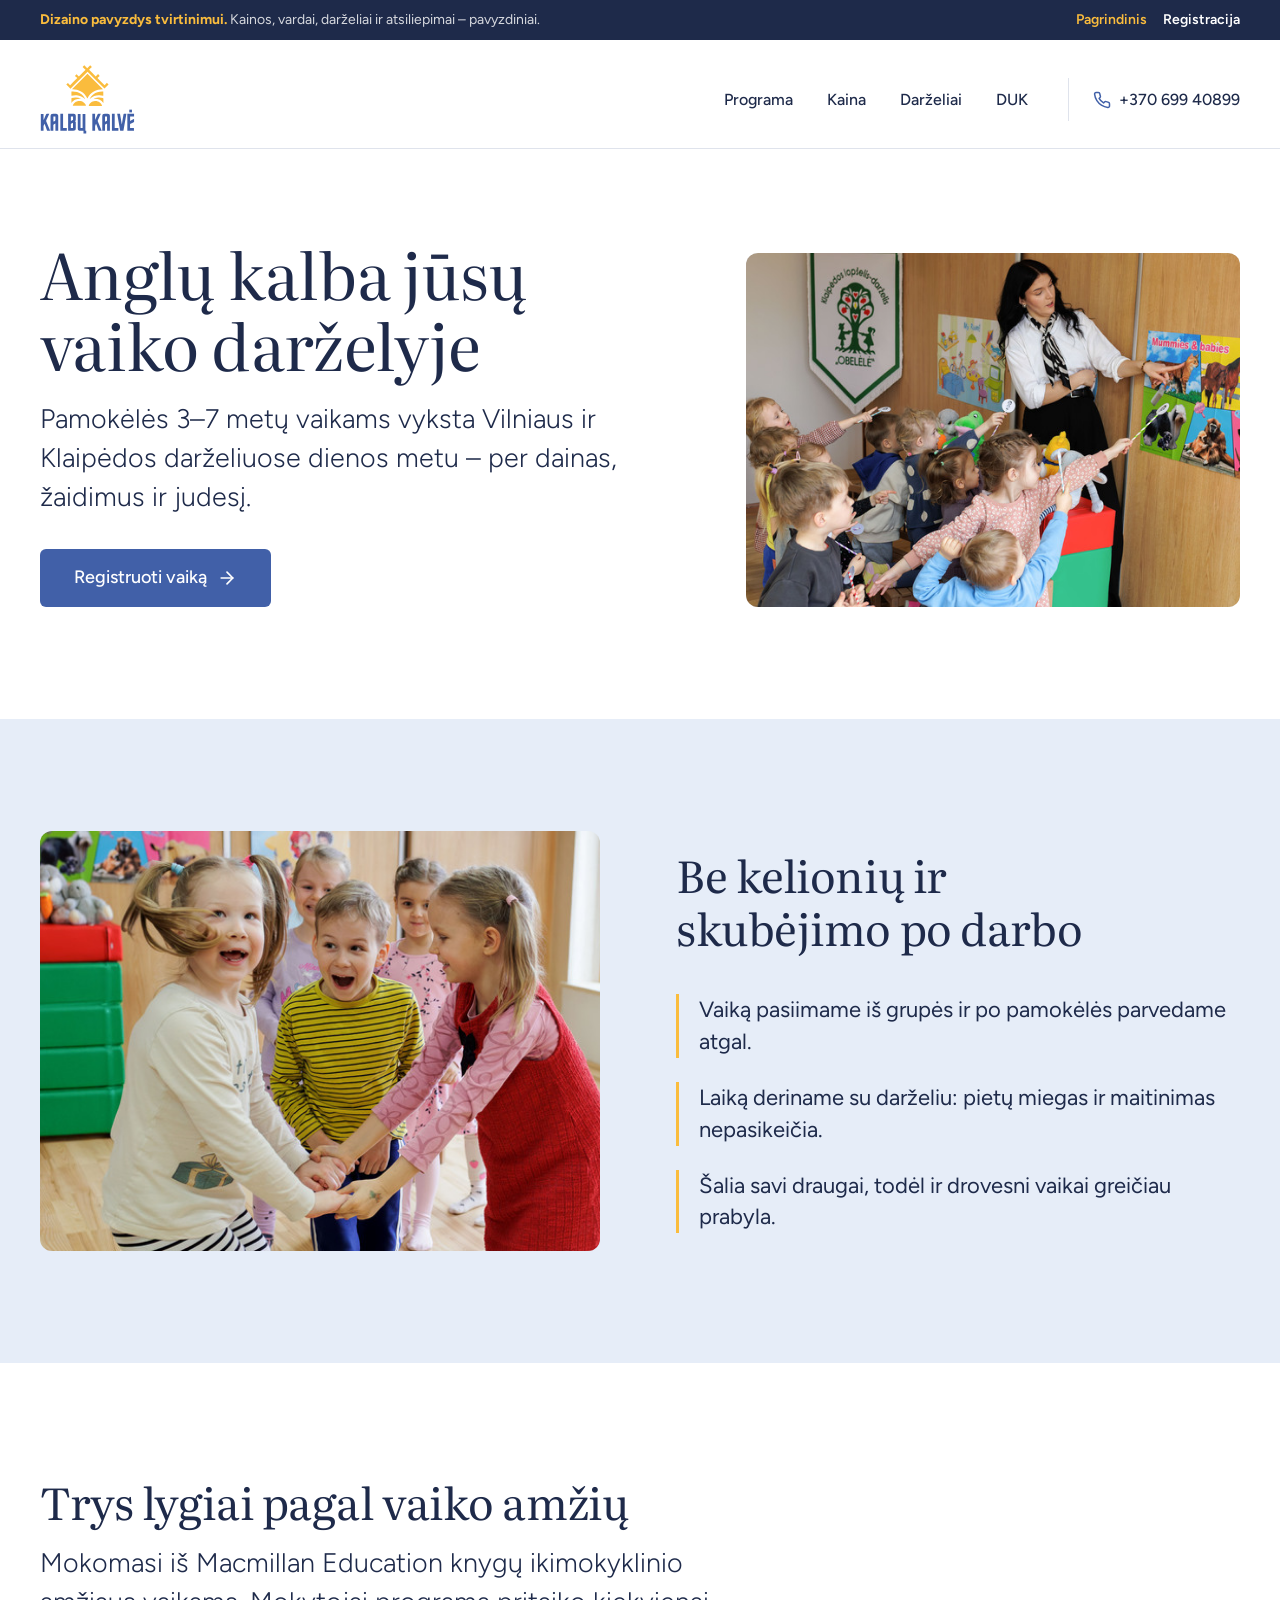
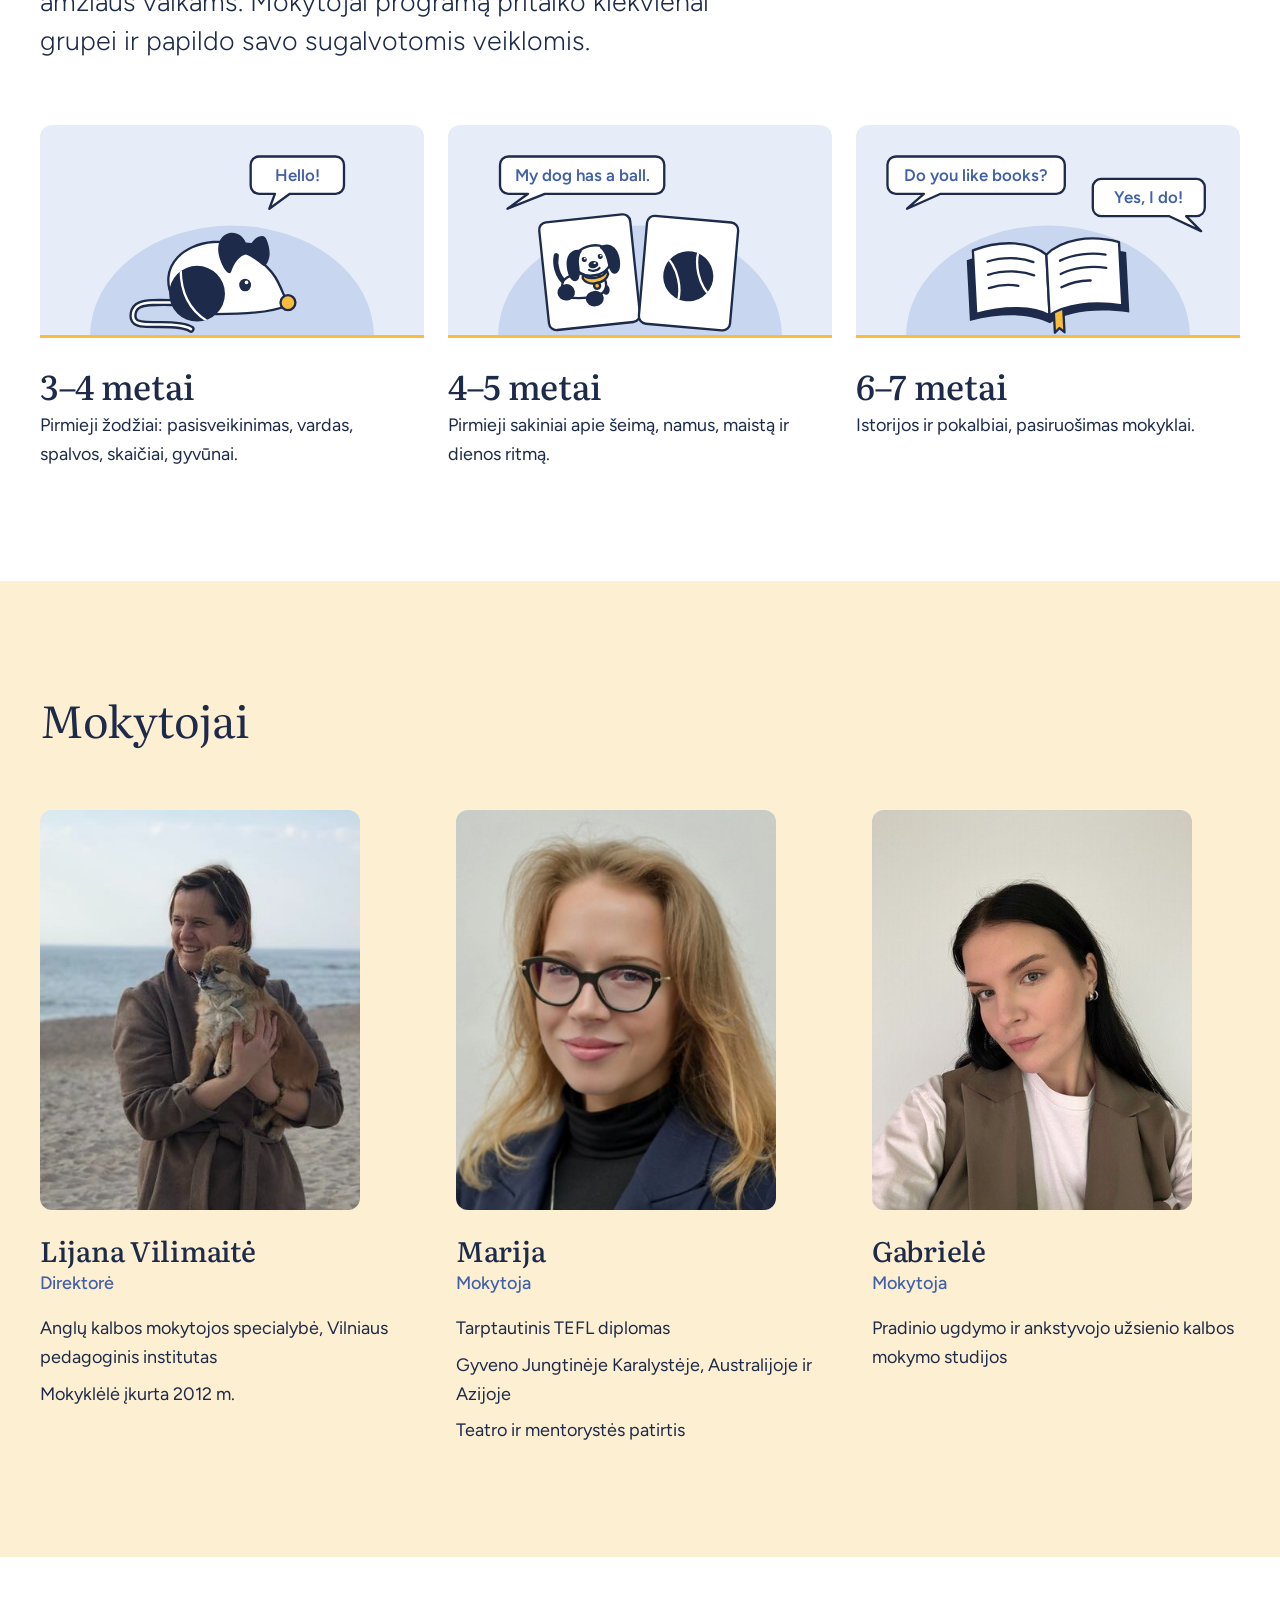
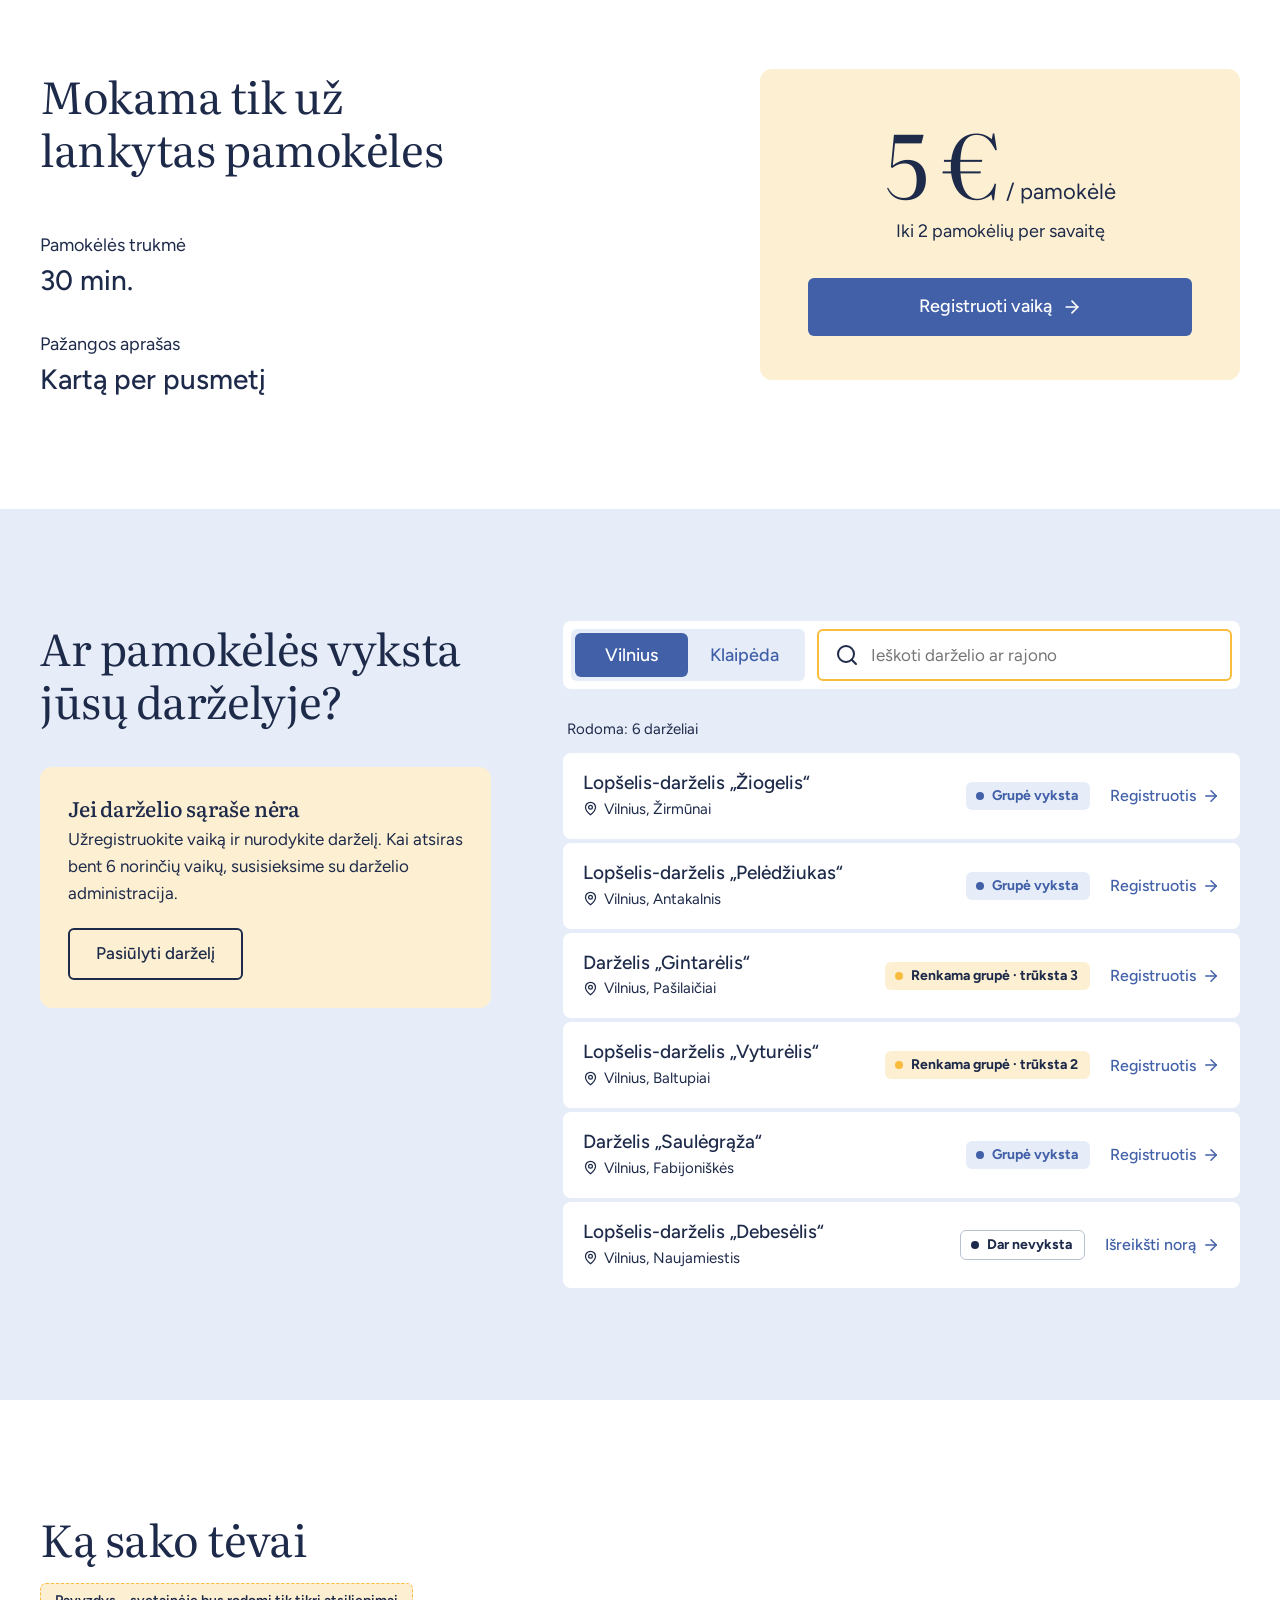
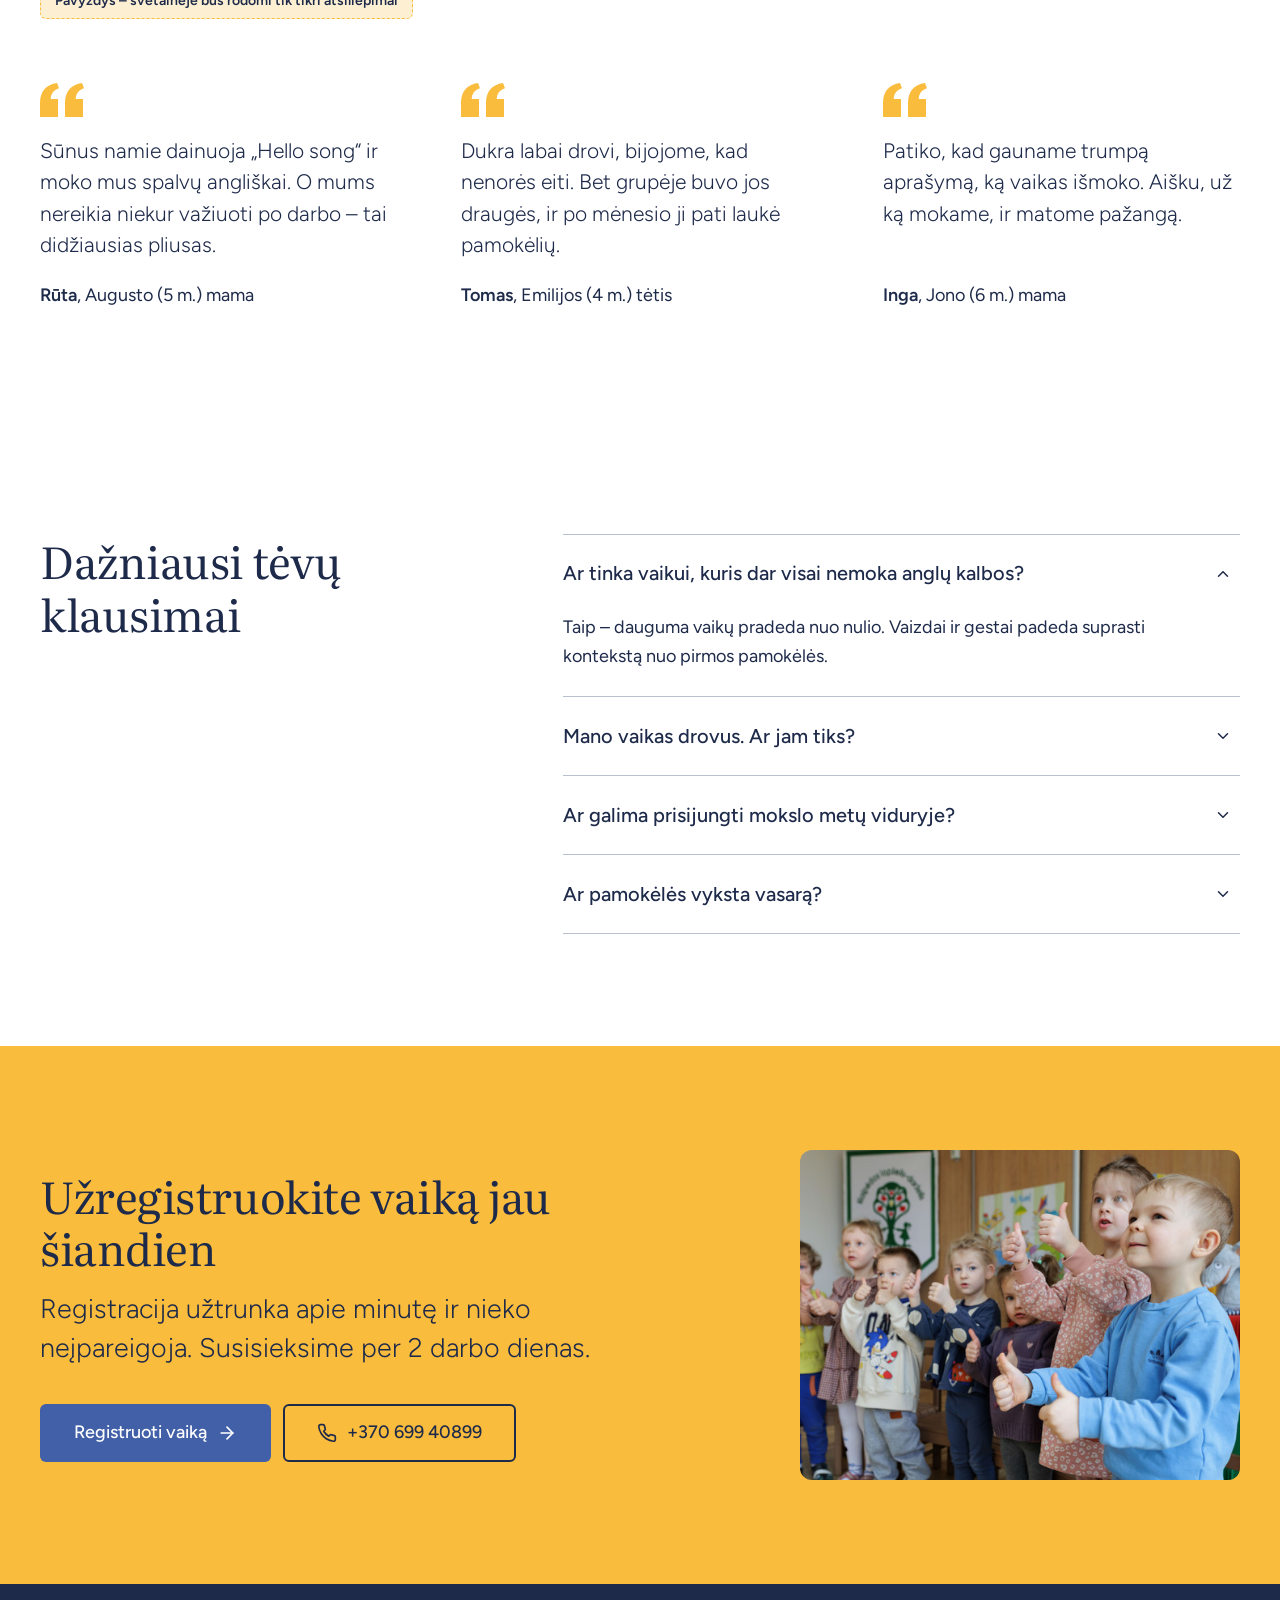
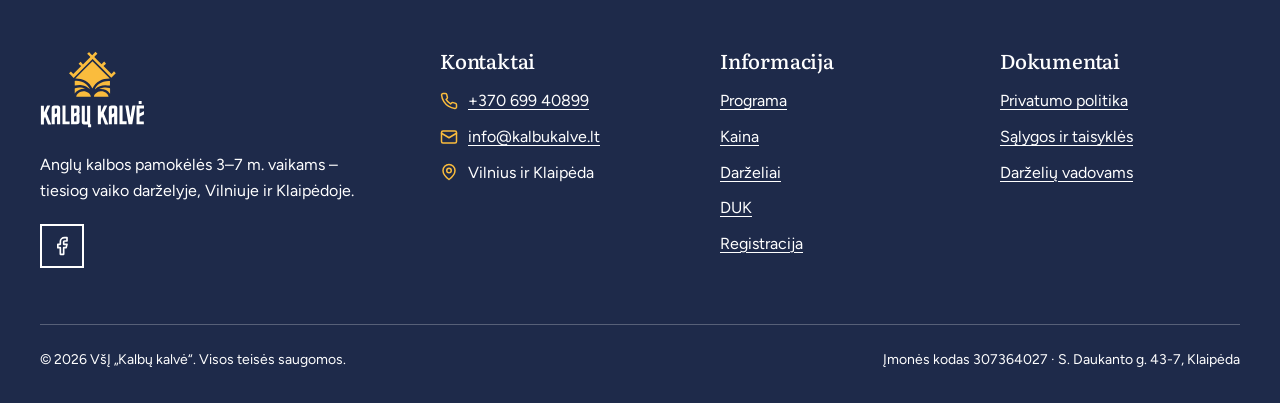
==== commit 898f52df: "Simpler registration, matching headers, content updates - Registration: one short centred form (kind" ====
--- a/index.html
+++ b/index.html
@@ -32,7 +32,6 @@
                 <nav aria-label="Peržiūros puslapiai">
                     <a href="index.html" aria-current="page">Pagrindinis</a>
                     <a href="registracija.html">Registracija</a>
-                    <label><input type="checkbox" id="ph-toggle" /> Pažymėti pavyzdinį turinį</label>
                 </nav>
             </div>
         </div>
@@ -124,7 +123,7 @@
                 <div class="container">
                     <div class="section-head reveal">
                         <h2 class="h2">Trys lygiai pagal vaiko amžių</h2>
-                        <p class="lead">Mokomasi iš Macmillan Education knygų ikimokyklinio amžiaus vaikams.</p>
+                        <p class="lead">Mokomasi iš Macmillan Education knygų ikimokyklinio amžiaus vaikams. Mokytojai programą pritaiko kiekvienai grupei ir papildo savo sugalvotomis veiklomis.</p>
                     </div>
 
                     <div class="levels">
@@ -135,7 +134,7 @@
                         </article>
                         <article class="level reveal">
                             <div class="level__scene"><svg class="level__art" viewBox="0 0 360 200" aria-hidden="true"><ellipse class="il-f-b" cx="180" cy="200" rx="152" ry="118"/><g transform="translate(126 132) rotate(-6)"><rect class="il-f-w il-ink" x="-49" y="-58" width="98" height="116" rx="8"/><g transform="translate(-43 -31) scale(0.134)"><path class="il-ink" style="stroke-width:41.1" d="M70 72 C48 140 60 236 118 296"/><ellipse class="il-f-n" cx="436" cy="384" rx="30" ry="40"/><path class="il-f-w il-ink" style="stroke-width:18.7" d="M95 300 C110 245 200 228 290 238 C380 246 440 270 442 330 C444 395 400 430 300 432 C200 434 110 420 92 370 C86 350 88 320 95 300 Z"/><g transform="rotate(-4 355 140)"><path class="il-f-w il-ink" style="stroke-width:18.7" d="M355 22 C430 18 498 58 504 128 C510 200 448 258 352 260 C262 262 206 208 206 136 C206 64 278 26 355 22 Z"/><path class="il-f-y il-ink" style="stroke-width:18.7" d="M258 236 C290 296 420 296 452 236 L458 270 C424 344 286 344 252 270 Z"/><circle class="il-f-y il-ink" style="stroke-width:18.7" cx="355" cy="346" r="24"/><path class="il-f-n" d="M252 36 C198 26 146 70 142 156 C138 228 160 282 196 280 C232 278 240 214 242 160 C244 110 262 72 284 52 C276 42 264 38 252 36 Z"/><path class="il-f-n" d="M462 34 C516 26 568 72 570 156 C572 228 548 278 512 276 C478 274 470 212 468 160 C466 110 448 70 428 50 C436 40 450 36 462 34 Z"/><circle class="il-f-n" cx="290" cy="122" r="20"/><circle class="il-f-w" cx="296" cy="115" r="7"/><circle class="il-f-n" cx="420" cy="120" r="20"/><circle class="il-f-w" cx="426" cy="113" r="7"/><ellipse class="il-f-n" cx="355" cy="174" rx="40" ry="29"/><ellipse class="il-f-w" cx="368" cy="164" rx="11" ry="7"/><path class="il-ink" style="stroke-width:18.7" d="M314 210 C332 228 380 228 398 210"/></g><ellipse class="il-f-n" cx="118" cy="372" rx="70" ry="66"/><ellipse class="il-f-n" cx="340" cy="446" rx="72" ry="62"/></g></g><g transform="translate(232 133) rotate(5)"><rect class="il-f-w il-ink" x="-49" y="-58" width="98" height="116" rx="8"/><g transform="translate(-38.5 -34.5) scale(0.2917)"><g transform="rotate(-18 132 130)"><clipPath id="il-ball"><circle cx="132" cy="130" r="92"/></clipPath><circle class="il-f-n" cx="132" cy="130" r="92"/><path class="il-ink il-ink--w" clip-path="url(#il-ball)" style="stroke-width:8.6" d="M62 30 C104 84 104 176 62 230"/><path class="il-ink il-ink--w" clip-path="url(#il-ball)" style="stroke-width:8.6" d="M202 30 C160 84 160 176 202 230"/></g></g></g><path class="il-f-w il-ink" d="M39 8H197A9 9 0 0 1 206 17V39A9 9 0 0 1 197 48H78L38 64L60 48H39A9 9 0 0 1 30 39V17A9 9 0 0 1 39 8Z"/><text class="il-say" x="118" y="34" text-anchor="middle">My dog has a ball.</text></svg></div>
-                            <h3 class="level__age">5 metai</h3>
+                            <h3 class="level__age">4–5 metai</h3>
                             <p class="level__text">Pirmieji sakiniai apie šeimą, namus, maistą ir dienos ritmą.</p>
                         </article>
                         <article class="level reveal">
@@ -149,10 +148,10 @@
             </section>
 
             <!-- ============================== TEAM ============================== -->
-            <section class="section band band--beige" id="mokytojos">
+            <section class="section band band--beige" id="mokytojai">
                 <div class="container">
                     <div class="section-head reveal">
-                        <h2 class="h2">Mokytojos</h2>
+                        <h2 class="h2">Mokytojai</h2>
                     </div>
 
                     <ul class="team">
@@ -316,7 +315,7 @@
                 <div class="container cta__grid">
                     <div>
                         <h2 class="h2">Užregistruokite vaiką jau šiandien</h2>
-                        <p class="lead">Registracija užtrunka apie 2 minutes ir nieko neįpareigoja. Susisieksime per <span class="ph">2 darbo dienas</span>.</p>
+                        <p class="lead">Registracija užtrunka apie minutę ir nieko neįpareigoja. Susisieksime per <span class="ph">2 darbo dienas</span>.</p>
                         <div class="btn-row">
                             <a class="btn btn--primary btn--lg" href="registracija.html">
                                 Registruoti vaiką
@@ -341,7 +340,6 @@
                         <p>Anglų kalbos pamokėlės 3–7 m. vaikams – tiesiog vaiko darželyje, Vilniuje ir Klaipėdoje.</p>
                         <div class="socials">
                             <a href="#" aria-label="Facebook"><svg class="icon" aria-hidden="true"><use href="#i-facebook" /></svg></a>
-                            <a href="#" aria-label="Instagram"><svg class="icon" aria-hidden="true"><use href="#i-instagram" /></svg></a>
                         </div>
                     </div>
                     <div class="footer-col footer-contact">
--- a/css/styles.css
+++ b/css/styles.css
@@ -1,2521 +1,2404 @@
-/* =====================================================================
-   Kalbų kalvė: design showcase
-   Tokens → base → layout → components → sections → pages
-   ===================================================================== */
-
-/* ---------- Tokens ---------- */
-:root {
-    /* Brand (fixed, from the logo) */
-    --blue: #4160a8;
-    --yellow: #fabc3d;
-
-    /* One light tint per brand colour, nothing else. One text colour: no grey text. */
-    --blue-50: #e6edf8;
-    --blue-100: #c9d6ef; /* illustration fills only: blue-50 is the panel itself */
-    --yellow-100: #fdf0d2;
-    --navy: #1e2a4a;
-    --muted: var(--navy);
-    --cream: #ffffff;
-    --paper: #ffffff;
-    --line: #dfe3ec;
-    --line-strong: #b9c0d0;
-    --danger: #b3261e;
-    --danger-50: #fdecea;
-    --success: #2f7d4f;
-
-    /* Type */
-    /* Light weights (after Oslo kommune's design system). Headings and the price
-       in Literata, a reading serif; everything read in running text or clicked
-       stays in Figtree. */
-    --font-heading: 'Literata', Georgia, serif;
-    --font-display: 'Figtree', system-ui, sans-serif;
-    --font-body: 'Figtree', system-ui, sans-serif;
-
-    /* Shape */
-    /* Small, consistent rounding: controls 6px, rows 8px, photos and boxes 12px.
-       Flat colour instead of shadows. */
-    --r-xs: 4px;
-    --r-sm: 6px;
-    --r-md: 8px;
-    --r-lg: 12px;
-    --r-xl: 16px;
-    --r-btn: 6px;
-
-    --shadow-sm: none;
-    --shadow-md: none;
-    --shadow-blue: none;
-
-    --container: 1200px;
-    --gutter: 20px;
-    --section-y: 72px;
-    --header-h: 72px;
-}
-
-@media (min-width: 900px) {
-    :root {
-        --gutter: 32px;
-        --section-y: 112px;
-        --header-h: 96px;
-    }
-}
-
-/* Big screens: the 1440px layout scaled up a little instead of stretched,
-   so every section keeps the same edges. Kept at or below 1.15 because the
-   photos are only ~600px wide. */
-@media (min-width: 1700px) {
-    html {
-        zoom: 1.08;
-    }
-}
-
-@media (min-width: 1840px) {
-    html {
-        zoom: 1.15;
-    }
-}
-
-/* ---------- Base ---------- */
-*,
-*::before,
-*::after {
-    box-sizing: border-box;
-}
-
-html {
-    scroll-behavior: smooth;
-    scroll-padding-top: 24px;
-    -webkit-text-size-adjust: 100%;
-}
-
-body {
-    margin: 0;
-    background: var(--paper);
-    color: var(--navy);
-    font-family: var(--font-body);
-    font-size: 17px;
-    line-height: 1.6;
-    -webkit-font-smoothing: antialiased;
-    text-rendering: optimizeLegibility;
-}
-
-@media (min-width: 900px) {
-    body {
-        font-size: 18px;
-    }
-}
-
-img,
-svg {
-    display: block;
-    max-width: 100%;
-}
-
-a {
-    color: var(--blue);
-    text-decoration-thickness: 2px;
-    text-underline-offset: 3px;
-}
-
-a:hover {
-    color: var(--navy);
-}
-
-h1,
-h2,
-h3,
-h4 {
-    margin: 0;
-    font-family: var(--font-heading);
-    font-weight: 400;
-    line-height: 1.2;
-    letter-spacing: -0.01em;
-    color: var(--navy);
-}
-
-h3,
-h4 {
-    font-weight: 500;
-}
-
-p {
-    margin: 0;
-}
-
-ul,
-ol {
-    margin: 0;
-    padding: 0;
-    list-style: none;
-}
-
-figure,
-blockquote {
-    margin: 0;
-}
-
-button,
-input,
-select,
-textarea {
-    font: inherit;
-    color: inherit;
-}
-
-fieldset {
-    min-width: 0;
-    margin: 0;
-    padding: 0;
-    border: 0;
-}
-
-:focus-visible {
-    outline: 3px solid var(--blue);
-    outline-offset: 3px;
-}
-
-::selection {
-    background: var(--yellow);
-    color: var(--navy);
-}
-
-[hidden] {
-    display: none !important;
-}
-
-.sr-only {
-    position: absolute;
-    width: 1px;
-    height: 1px;
-    padding: 0;
-    margin: -1px;
-    overflow: hidden;
-    clip: rect(0, 0, 0, 0);
-    white-space: nowrap;
-    border: 0;
-}
-
-.icon {
-    width: 24px;
-    height: 24px;
-    flex: none;
-    fill: none;
-    stroke: currentColor;
-    stroke-width: 2;
-    stroke-linecap: round;
-    stroke-linejoin: round;
-}
-
-.icon--sm {
-    width: 18px;
-    height: 18px;
-}
-
-.icon--lg {
-    width: 28px;
-    height: 28px;
-}
-
-/* ---------- Layout ---------- */
-.container {
-    width: 100%;
-    max-width: calc(var(--container) + var(--gutter) * 2);
-    margin-inline: auto;
-    padding-inline: var(--gutter);
-}
-
-.section {
-    padding-block: var(--section-y);
-}
-
-.section--tight {
-    padding-block: calc(var(--section-y) * 0.6);
-}
-
-.section--tint {
-    background: transparent;
-}
-
-.section--paper {
-    background: transparent;
-}
-
-.band--blue {
-    background: var(--blue-50);
-}
-
-.band--beige {
-    background: var(--yellow-100);
-}
-
-.band--yellow {
-    background: var(--yellow);
-}
-
-/* Inset rounded colour panel instead of hard full-bleed bands */
-.panel-blue {
-    position: relative;
-    margin-inline: 10px;
-    border-radius: var(--r-xl);
-    background: var(--blue);
-    color: #fff;
-    overflow: hidden;
-    isolation: isolate;
-}
-
-@media (min-width: 900px) {
-    .panel-blue {
-        margin-inline: 24px;
-    }
-}
-
-.panel-blue h2,
-.panel-blue h3 {
-    color: #fff;
-}
-
-/* ---------- Type helpers ---------- */
-.eyebrow {
-    display: inline-flex;
-    align-items: center;
-    gap: 12px;
-    margin-bottom: 16px;
-    font-family: var(--font-display);
-    font-size: 14px;
-    font-weight: 600;
-    letter-spacing: 0.08em;
-    text-transform: uppercase;
-    color: var(--blue);
-}
-
-/* short yellow bar before each section label */
-.eyebrow::before {
-    content: '';
-    width: 28px;
-    height: 4px;
-    flex: none;
-    border-radius: 2px;
-    background: var(--yellow);
-}
-
-.panel-blue .eyebrow {
-    color: var(--yellow-100);
-}
-
-.h1 {
-    font-size: clamp(40px, 5.4vw, 64px);
-    font-weight: 400;
-    line-height: 1.12;
-}
-
-.h2 {
-    font-size: clamp(30px, 3.6vw, 44px);
-}
-
-.h3 {
-    font-size: clamp(20px, 2vw, 24px);
-    line-height: 1.25;
-}
-
-/* The lead states the main fact in large light type */
-.lead {
-    font-size: clamp(20px, 2.1vw, 28px);
-    font-weight: 300;
-    line-height: 1.45;
-}
-
-.panel-blue .lead {
-    color: rgb(255 255 255 / 0.86);
-}
-
-.muted {
-    color: var(--muted);
-}
-
-/* Yellow hand-drawn wave under key words (Assets/SVG/Asset 1.svg) */
-.wave {
-    position: relative;
-    white-space: nowrap;
-    color: var(--blue);
-    padding-bottom: 0.08em;
-    background: url("data:image/svg+xml,%3Csvg xmlns='http://www.w3.org/2000/svg' viewBox='-3 -3 275 32' preserveAspectRatio='none'%3E%3Cpath d='M.28,17.09c3.15-2.13,6.34-3.85,9.83-6.15,21.62-14.25,31.62,9.39,80,6C132.25,13.98,133.36-2.36,165.11.94c37.92,3.94,45.75,28.25,76,24,9.82-1.38,19.37-5.4,27.6-11.24' fill='none' stroke='%23FABC3D' stroke-width='5' stroke-linecap='round'/%3E%3C/svg%3E")
-        bottom left / 100% 0.3em no-repeat;
-}
-
-@media (max-width: 520px) {
-    .wave {
-        white-space: normal;
-    }
-}
-
-.section-head {
-    max-width: 720px;
-    margin-bottom: 48px;
-}
-
-.section-head--center {
-    margin-inline: auto;
-    text-align: center;
-}
-
-.section-head .h2 {
-    text-wrap: balance;
-}
-
-.section-head .lead {
-    margin-top: 16px;
-}
-
-@media (min-width: 900px) {
-    .section-head {
-        margin-bottom: 64px;
-    }
-}
-
-/* ---------- Buttons ---------- */
-.btn {
-    --btn-bg: var(--blue);
-    --btn-fg: #fff;
-    display: inline-flex;
-    align-items: center;
-    justify-content: center;
-    gap: 10px;
-    min-height: 52px;
-    padding: 12px 26px;
-    border: 2px solid transparent;
-    border-radius: var(--r-btn);
-    background: var(--btn-bg);
-    color: var(--btn-fg);
-    font-family: var(--font-display);
-    font-size: 17px;
-    font-weight: 500;
-    line-height: 1.2;
-    text-decoration: none;
-    cursor: pointer;
-    transition:
-        transform 0.18s ease,
-        box-shadow 0.18s ease,
-        background-color 0.18s ease,
-        border-color 0.18s ease;
-}
-
-.btn:hover {
-    color: var(--btn-fg);
-}
-
-.btn .icon {
-    width: 20px;
-    height: 20px;
-    transition: transform 0.18s ease;
-}
-
-.btn:hover .icon--arrow {
-    transform: translateX(3px);
-}
-
-.btn--primary:hover {
-    --btn-bg: var(--navy);
-    box-shadow: var(--shadow-blue);
-}
-
-.btn--secondary {
-    --btn-bg: var(--yellow);
-    --btn-fg: var(--navy);
-}
-
-.btn--secondary:hover {
-    box-shadow: 0 8px 22px rgb(250 188 61 / 0.4);
-}
-
-.btn--ghost {
-    --btn-bg: transparent;
-    --btn-fg: var(--navy);
-    border-color: var(--navy);
-}
-
-.btn--ghost:hover {
-    --btn-bg: var(--navy);
-    --btn-fg: #fff;
-}
-
-.btn--ghost-light {
-    --btn-bg: transparent;
-    --btn-fg: #fff;
-    border-color: rgb(255 255 255 / 0.45);
-}
-
-.btn--ghost-light:hover {
-    --btn-fg: #fff;
-    border-color: #fff;
-    background: rgb(255 255 255 / 0.08);
-}
-
-.btn--sm {
-    min-height: 44px;
-    padding: 8px 20px;
-    font-size: 16px;
-}
-
-.btn--lg {
-    min-height: 58px;
-    padding: 14px 32px;
-    font-size: 18px;
-}
-
-.btn--block {
-    width: 100%;
-}
-
-.btn-row {
-    display: flex;
-    flex-wrap: wrap;
-    gap: 12px;
-}
-
-.text-link {
-    display: inline-flex;
-    align-items: center;
-    gap: 6px;
-    font-family: var(--font-display);
-    font-weight: 500;
-    text-decoration: none;
-}
-
-.text-link .icon {
-    width: 18px;
-    height: 18px;
-    transition: transform 0.18s ease;
-}
-
-.text-link:hover .icon {
-    transform: translateX(3px);
-}
-
-/* ---------- Chips / badges ---------- */
-.chip {
-    display: inline-flex;
-    align-items: center;
-    gap: 6px;
-    padding: 6px 14px;
-    border-radius: var(--r-btn);
-    background: var(--paper);
-    border: 1px solid var(--line);
-    font-size: 15px;
-    font-weight: 600;
-    line-height: 1.3;
-    color: var(--navy);
-}
-
-.chip em {
-    font-style: normal;
-    font-weight: 400;
-    color: var(--muted);
-}
-
-.chip-list {
-    display: flex;
-    flex-wrap: wrap;
-    gap: 8px;
-}
-
-.status {
-    display: inline-flex;
-    align-items: center;
-    gap: 8px;
-    padding: 5px 12px 5px 10px;
-    border-radius: var(--r-btn);
-    font-size: 14px;
-    font-weight: 700;
-    line-height: 1.3;
-    white-space: nowrap;
-}
-
-.status::before {
-    content: '';
-    width: 8px;
-    height: 8px;
-    border-radius: var(--r-xs);
-    background: currentColor;
-}
-
-.status--running {
-    background: var(--blue-50);
-    color: var(--blue);
-}
-
-.status--forming {
-    background: var(--yellow-100);
-    color: var(--navy);
-}
-
-.status--forming::before {
-    background: var(--yellow);
-}
-
-.status--planned {
-    background: transparent;
-    border: 1px solid var(--line-strong);
-    color: var(--muted);
-}
-
-.badge {
-    display: inline-flex;
-    align-items: center;
-    gap: 8px;
-    padding: 8px 14px;
-    border-radius: var(--r-btn);
-    background: var(--navy);
-    color: #fff;
-    font-family: var(--font-display);
-    font-size: 15px;
-    font-weight: 500;
-}
-
-.badge .icon {
-    width: 18px;
-    height: 18px;
-    color: var(--yellow);
-}
-
-/* ---------- Cards ---------- */
-.card {
-    background: var(--paper);
-    border: 1px solid var(--line);
-    border-radius: var(--r-lg);
-    box-shadow: var(--shadow-sm);
-}
-
-.icon-bubble {
-    display: grid;
-    place-items: center;
-    width: 52px;
-    height: 52px;
-    flex: none;
-    border-radius: var(--r-md);
-    background: var(--blue-50);
-    color: var(--blue);
-}
-
-.icon-bubble--yellow {
-    background: var(--yellow);
-    color: var(--navy);
-}
-
-/* ---------- Photo frames (shapes from the logo) ---------- */
-.frame-arch {
-    position: relative;
-    border-radius: var(--r-lg);
-    overflow: hidden;
-    background: var(--blue-50);
-}
-
-.frame-arch img,
-.frame-round img {
-    width: 100%;
-    height: 100%;
-    object-fit: cover;
-}
-
-.frame-round {
-    border-radius: var(--r-lg);
-    overflow: hidden;
-}
-
-/* =====================================================================
-   Showcase review bar (only for the approval version)
-   ===================================================================== */
-.review-bar {
-    position: relative;
-    z-index: 60;
-    background: var(--navy);
-    color: rgb(255 255 255 / 0.82);
-    font-size: 14px;
-    line-height: 1.4;
-}
-
-.review-bar__inner {
-    display: flex;
-    flex-wrap: wrap;
-    align-items: center;
-    justify-content: space-between;
-    gap: 8px 24px;
-    padding-block: 10px;
-}
-
-.review-bar strong {
-    color: var(--yellow);
-    font-weight: 700;
-}
-
-.review-bar nav {
-    display: flex;
-    flex-wrap: wrap;
-    align-items: center;
-    gap: 4px 16px;
-}
-
-.review-bar a {
-    color: #fff;
-    text-decoration: none;
-    font-weight: 600;
-}
-
-.review-bar a[aria-current='page'] {
-    color: var(--yellow);
-}
-
-.review-bar a:hover {
-    text-decoration: underline;
-    color: #fff;
-}
-
-.review-bar label {
-    display: inline-flex;
-    align-items: center;
-    gap: 8px;
-    cursor: pointer;
-    font-weight: 600;
-    color: #fff;
-}
-
-.review-bar input {
-    width: 16px;
-    height: 16px;
-    accent-color: var(--yellow);
-}
-
-/* Placeholder content marker: highlighted only when the reviewer turns it on */
-.show-ph .ph {
-    background: rgb(250 188 61 / 0.38);
-    box-shadow: 0 0 0 2px rgb(250 188 61 / 0.38);
-    border-radius: 4px;
-}
-
-/* =====================================================================
-   Header
-   ===================================================================== */
-/* Open header on the page background: logo left, nav and phone on the right.
-   Not sticky: the header scrolls away with the page. */
-.site-header {
-    position: relative;
-    z-index: 50;
-    border-bottom: 1px solid var(--line);
-}
-
-.site-header__inner {
-    display: flex;
-    align-items: center;
-    gap: 16px;
-    height: var(--header-h);
-}
-
-.header-contact {
-    display: none;
-}
-
-.brand {
-    display: block;
-    flex: none;
-    border-radius: var(--r-sm);
-    /* The lettering makes the logo bottom-heavy; lift it so it looks centred */
-    transform: translateY(-3px);
-}
-
-.brand .logo {
-    height: 52px;
-    width: auto;
-}
-
-.main-nav {
-    display: none;
-}
-
-.main-nav ul {
-    display: flex;
-    gap: 2px;
-}
-
-.main-nav a {
-    position: relative;
-    display: block;
-    padding: 9px 16px;
-    font-family: var(--font-display);
-    font-size: 16px;
-    font-weight: 500;
-    color: var(--navy);
-    text-decoration: none;
-    border-radius: var(--r-xs);
-}
-
-.main-nav a:hover {
-    text-decoration: underline;
-    text-decoration-thickness: 2px;
-    text-underline-offset: 6px;
-}
-
-.header-actions {
-    display: flex;
-    align-items: center;
-    gap: 12px;
-    margin-left: auto;
-}
-
-.header-phone {
-    display: none;
-    align-items: center;
-    gap: 8px;
-    font-family: var(--font-display);
-    font-weight: 500;
-    font-size: 16px;
-    color: var(--navy);
-    text-decoration: none;
-    white-space: nowrap;
-}
-
-.header-phone:hover {
-    color: var(--blue);
-}
-
-.header-phone .icon {
-    width: 18px;
-    height: 18px;
-    color: var(--blue);
-}
-
-.nav-toggle {
-    display: grid;
-    place-items: center;
-    width: 48px;
-    height: 48px;
-    border: 1px solid var(--line-strong);
-    border-radius: var(--r-xs);
-    background: var(--paper);
-    color: var(--navy);
-    cursor: pointer;
-}
-
-.nav-toggle .icon-close {
-    display: none;
-}
-
-.nav-open .nav-toggle .icon-open {
-    display: none;
-}
-
-.nav-open .nav-toggle .icon-close {
-    display: block;
-}
-
-.mobile-menu {
-    display: none;
-    position: absolute;
-    top: 100%;
-    left: 0;
-    right: 0;
-    height: 100vh;
-    z-index: 49;
-    padding: 24px var(--gutter) 40px;
-    background: var(--cream);
-    overflow-y: auto;
-}
-
-.nav-open .mobile-menu {
-    display: block;
-}
-
-.mobile-menu ul {
-    display: grid;
-    gap: 4px;
-    margin-bottom: 32px;
-}
-
-.mobile-menu a:not(.btn) {
-    display: block;
-    padding: 14px 4px;
-    border-bottom: 1px solid var(--line);
-    font-family: var(--font-display);
-    font-size: 22px;
-    font-weight: 500;
-    color: var(--navy);
-    text-decoration: none;
-}
-
-.mobile-menu .btn {
-    width: 100%;
-    margin-bottom: 12px;
-}
-
-@media (min-width: 900px) {
-    .site-header {
-        padding-top: 12px;
-    }
-
-    .brand .logo {
-        height: 76px;
-    }
-}
-
-
-@media (min-width: 1100px) {
-    .brand {
-        margin-right: 8px;
-    }
-
-    /* Nav and phone form one group on the right */
-    .main-nav {
-        display: block;
-        margin-left: auto;
-    }
-
-    .header-contact {
-        display: flex;
-        align-items: center;
-        gap: 8px;
-    }
-
-    /* Phone reads as the last nav item, set apart by a hairline */
-    .header-contact .header-phone {
-        display: inline-flex;
-        margin-left: 8px;
-        padding: 9px 0 9px 24px;
-        border-left: 1px solid var(--line);
-    }
-
-    .header-actions {
-        display: none;
-    }
-
-    .nav-toggle,
-    .mobile-menu,
-    .nav-open .mobile-menu {
-        display: none;
-    }
-}
-
-/* =====================================================================
-   Hero
-   ===================================================================== */
-/* Heading and lead on the left; the photo on the right runs exactly from the
-   top of the heading to the bottom of the button, so it reads as part of the
-   same block. The source photos are 612px wide, so it never grows past that. */
-.hero {
-    --h1-size: clamp(40px, 5.4vw, 64px);
-    padding-block: 40px 48px;
-}
-
-.hero .h1 {
-    font-size: var(--h1-size);
-}
-
-.hero__grid {
-    display: grid;
-    gap: 40px;
-    align-items: center;
-}
-
-.hero__text .lead {
-    max-width: 640px;
-    text-wrap: pretty;
-    margin-top: 20px;
-}
-
-.hero__text .btn {
-    margin-top: 32px;
-}
-
-.hero__photo {
-    width: 100%;
-    /* the photos are 3:2: on phones show them whole, nobody cut at the edge */
-    aspect-ratio: 3 / 2;
-    object-fit: cover;
-    object-position: 62% 40%;
-    border-radius: var(--r-lg);
-    background: var(--blue-50);
-}
-
-/* Phones and tablets (one column): the registration actions in the hero and
-   on the price card are outlined buttons that fit their text (the same look as
-   "Pasiūlyti darželį"): a solid button across the screen read as a banner. */
-@media (max-width: 899px) {
-    .hero__text .btn,
-    .price-card .btn {
-        --btn-bg: transparent;
-        --btn-fg: var(--navy);
-        width: auto;
-        min-height: 52px;
-        padding: 12px 26px;
-        border-color: var(--navy);
-        font-size: 17px;
-    }
-
-    .hero__text .btn:hover,
-    .price-card .btn:hover {
-        --btn-bg: var(--navy);
-        --btn-fg: #fff;
-        box-shadow: none;
-    }
-
-    .hero__text .btn {
-        margin-top: 28px;
-    }
-
-    .price-card .btn {
-        margin-top: 24px;
-    }
-}
-
-@media (min-width: 900px) {
-    .hero {
-        padding-block: 88px 112px;
-    }
-
-    .hero__grid {
-        grid-template-columns: 1.3fr 1fr;
-        align-items: stretch;
-        gap: 64px;
-    }
-
-    .hero__text {
-        align-self: center;
-    }
-
-    /* height 0 + min-height 100%: the text sets the row height, the photo fills it.
-       The photo starts at the top of the capital letters, not the top of the
-       heading's line box (0.26em higher in Literata), so the two read as level. */
-    .hero__photo {
-        --cap-gap: calc(var(--h1-size) * 0.26);
-        height: 0;
-        min-height: calc(100% - var(--cap-gap));
-        margin-top: var(--cap-gap);
-        aspect-ratio: auto;
-    }
-}
-
-/* =====================================================================
-   Why in kindergarten
-   ===================================================================== */
-.why .h2 {
-    text-wrap: balance;
-}
-
-.why__grid {
-    display: grid;
-    gap: 40px;
-    align-items: center;
-}
-
-.why__photo img {
-    display: block;
-    width: 100%;
-    max-width: 560px;
-    aspect-ratio: 4 / 3;
-    object-fit: cover;
-    object-position: 38% 50%;
-    border-radius: var(--r-lg);
-}
-
-/* Three one-line facts; the heading already makes the main point */
-.facts {
-    display: grid;
-    gap: 20px;
-    margin-top: 32px;
-}
-
-.facts li {
-    padding-left: 20px;
-    border-left: 3px solid var(--yellow);
-    font-size: 20px;
-    font-weight: 400;
-    line-height: 1.45;
-}
-
-@media (min-width: 900px) {
-    .why__grid {
-        grid-template-columns: 1fr 1fr;
-        gap: 72px;
-    }
-
-
-    .facts {
-        gap: 24px;
-        margin-top: 40px;
-    }
-
-    .facts li {
-        font-size: 22px;
-    }
-}
-
-/* =====================================================================
-   Program: three levels by age
-   ===================================================================== */
-/* One tinted panel per age, each with its own yellow floor. The speech bubble
-   still grows left to right: a word, a sentence, a conversation. The object
-   shows how that age learns. Age and one line below, no dividers. */
-.levels {
-    display: grid;
-}
-
-.level__scene {
-    padding: 24px 24px 0;
-    border-radius: var(--r-lg) var(--r-lg) 0 0;
-    background: var(--blue-50);
-    border-bottom: 3px solid var(--yellow);
-}
-
-.level__art {
-    display: block;
-    width: 100%;
-    max-width: 360px;
-    margin-inline: auto;
-}
-
-/* Hand-drawn art: one navy line that overshoots where it closes, and colour
-   fills set slightly off the line, like the pencil sketches they come from. */
-.il-ink {
-    fill: none;
-    stroke: var(--navy);
-    stroke-width: 2.5;
-    stroke-linejoin: round;
-    stroke-linecap: round;
-}
-
-.il-ink--thin { stroke-width: 2; }
-.il-ink--w { stroke: var(--paper); }
-
-.il-f-y { fill: var(--yellow); }
-.il-f-w { fill: var(--paper); }
-.il-f-n { fill: var(--navy); }
-.il-f-b { fill: var(--blue-100); }
-
-.il-say {
-    font-family: var(--font-display);
-    font-size: 18px;
-    font-weight: 600;
-    fill: var(--blue);
-}
-
-.level__age {
-    padding: 24px 0 6px;
-    font-size: 30px;
-    font-weight: 500;
-    line-height: 1.15;
-}
-
-.level__text {
-    padding: 0 0 32px;
-}
-
-@media (min-width: 900px) {
-    .levels {
-        grid-template-columns: repeat(3, 1fr);
-        column-gap: 24px;
-    }
-
-    .level__age {
-        padding: 28px 32px 6px 0;
-        font-size: 34px;
-    }
-
-    .level__text {
-        padding: 0 32px 0 0;
-    }
-}
-
-/* =====================================================================
-   Team
-   ===================================================================== */
-/* No cards: portraits in one crop and one row, name and facts below.
-   Facts are plain navy lines; the name carries the weight. */
-.team {
-    display: grid;
-    gap: 48px;
-}
-
-.person__photo {
-    display: block;
-    width: 100%;
-    max-width: 320px;
-    height: auto;
-    aspect-ratio: 4 / 5;
-    object-fit: cover;
-    object-position: 50% 30%;
-    border-radius: var(--r-lg);
-    background: var(--blue-50);
-}
-
-.person__name {
-    margin-top: 24px;
-    font-size: 26px;
-    font-weight: 500;
-    line-height: 1.2;
-}
-
-.person__role {
-    margin-top: 2px;
-    font-weight: 500;
-    color: var(--blue);
-}
-
-.person__facts {
-    display: grid;
-    gap: 8px;
-    margin-top: 16px;
-}
-
-/* Phones: small portrait beside the text, so three people fit on about one screen */
-@media (max-width: 639px) {
-    .team {
-        gap: 32px;
-    }
-
-    .person {
-        display: grid;
-        grid-template-columns: 112px 1fr;
-        column-gap: 20px;
-        align-content: start;
-    }
-
-    .person__photo {
-        grid-row: span 3;
-    }
-
-    .person__name {
-        margin-top: 0;
-        font-size: 22px;
-    }
-
-    .person__facts {
-        margin-top: 10px;
-        font-size: 16px;
-    }
-}
-
-@media (min-width: 640px) and (max-width: 899px) {
-    .team {
-        grid-template-columns: 1fr 1fr;
-        column-gap: 32px;
-    }
-}
-
-@media (min-width: 900px) {
-    .team {
-        grid-template-columns: repeat(3, 1fr);
-        gap: 48px;
-    }
-
-    .person__name {
-        font-size: 28px;
-    }
-}
-
-/* =====================================================================
-   Price
-   ===================================================================== */
-/* Heading and the two terms on the left, the price card on the right.
-   On phones: heading, price, terms. */
-.price {
-    display: grid;
-}
-
-.price .section-head {
-    order: -2;
-}
-
-.price-card {
-    position: relative;
-    order: -1;
-    padding: 36px 24px 28px;
-    border-radius: var(--r-lg);
-    background: var(--yellow-100);
-    text-align: center;
-}
-
-.price-card__amount {
-    display: flex;
-    align-items: baseline;
-    justify-content: center;
-    gap: 8px;
-    font-family: var(--font-heading);
-    color: var(--navy);
-}
-
-.price-card__amount strong {
-    font-size: 88px;
-    font-weight: 400;
-    line-height: 1;
-    letter-spacing: -0.03em;
-}
-
-.price-card__amount span {
-    font-family: var(--font-body);
-    font-size: 22px;
-    font-weight: 400;
-}
-
-.price-card__per {
-    margin-top: 8px;
-}
-
-.price-card__note {
-    margin-top: 20px;
-    font-size: 18px;
-    font-weight: 600;
-}
-
-.price-card .btn {
-    margin-top: 32px;
-}
-
-/* Conditions: the value is the fact, so it carries the weight; spacing
-   instead of rules */
-.terms {
-    display: grid;
-    align-content: start;
-    gap: 24px;
-    margin: 0;
-    padding: 40px 0 0;
-}
-
-.terms dd {
-    margin: 2px 0 0;
-    font-size: 24px;
-    font-weight: 500;
-    line-height: 1.3;
-}
-
-@media (min-width: 900px) {
-    .price {
-        grid-template-columns: 1fr 480px;
-        grid-template-rows: auto 1fr;
-        column-gap: 64px;
-    }
-
-    .price .section-head {
-        grid-column: 1;
-        margin-bottom: 56px;
-    }
-
-    .price-card {
-        grid-column: 2;
-        grid-row: 1 / span 2;
-        align-self: start;
-        padding: 48px 48px 44px;
-    }
-
-    .terms {
-        grid-column: 1;
-        gap: 32px;
-        padding: 0;
-    }
-
-    .terms dd {
-        font-size: 28px;
-    }
-}
-
-/* =====================================================================
-   Kindergarten finder
-   ===================================================================== */
-.finder__controls {
-    display: grid;
-    gap: 12px;
-    padding: 12px;
-    border-radius: var(--r-md);
-    background: var(--paper);
-}
-
-@media (min-width: 700px) {
-    .finder__controls {
-        grid-template-columns: auto 1fr;
-        padding: 8px;
-    }
-}
-
-.segmented {
-    display: inline-grid;
-    grid-auto-flow: column;
-    grid-auto-columns: 1fr;
-    padding: 4px;
-    border-radius: var(--r-btn);
-    background: var(--blue-50);
-}
-
-.segmented input {
-    position: absolute;
-    opacity: 0;
-    pointer-events: none;
-}
-
-.segmented label {
-    display: grid;
-    place-items: center;
-    min-height: 44px;
-    padding: 6px 22px;
-    border-radius: var(--r-btn);
-    font-family: var(--font-display);
-    font-weight: 500;
-    color: var(--blue);
-    cursor: pointer;
-    transition:
-        background-color 0.15s ease,
-        color 0.15s ease;
-}
-
-.segmented input:checked + label {
-    background: var(--blue);
-    color: #fff;
-}
-
-.segmented input:focus-visible + label {
-    outline: 3px solid var(--navy);
-    outline-offset: 2px;
-}
-
-.search {
-    position: relative;
-    display: flex;
-    align-items: center;
-}
-
-.search .icon {
-    position: absolute;
-    left: 18px;
-    color: var(--muted);
-    pointer-events: none;
-}
-
-.search input {
-    width: 100%;
-    min-height: 52px;
-    padding: 10px 18px 10px 52px;
-    border: 2px solid var(--yellow);
-    border-radius: var(--r-btn);
-    background: transparent;
-    font-size: 17px;
-}
-
-.search input:focus {
-    outline: none;
-}
-
-.search:focus-within input {
-    border-color: var(--blue);
-}
-
-.finder__meta {
-    display: flex;
-    flex-wrap: wrap;
-    align-items: center;
-    justify-content: space-between;
-    gap: 12px;
-    margin: 28px 4px 12px;
-    font-size: 15px;
-    color: var(--muted);
-}
-
-.kg-list {
-    display: grid;
-    gap: 4px;
-}
-
-.kg {
-    display: grid;
-    grid-template-columns: 1fr auto;
-    align-items: center;
-    gap: 10px 16px;
-    padding: 18px 20px;
-    border-radius: var(--r-md);
-    background: var(--paper);
-}
-
-.kg__name {
-    font-size: 19px;
-    font-weight: 500;
-    line-height: 1.25;
-}
-
-.kg__area {
-    display: flex;
-    align-items: center;
-    gap: 6px;
-    margin-top: 2px;
-    font-size: 15px;
-    color: var(--muted);
-}
-
-.kg__area .icon {
-    width: 15px;
-    height: 15px;
-}
-
-.kg__side {
-    display: flex;
-    flex-wrap: wrap;
-    align-items: center;
-    justify-content: flex-end;
-    gap: 10px 20px;
-}
-
-.kg__side .text-link {
-    font-size: 16px;
-    white-space: nowrap;
-}
-
-@media (max-width: 640px) {
-    .kg {
-        grid-template-columns: 1fr;
-    }
-
-    .kg__side {
-        flex-wrap: nowrap;
-        justify-content: space-between;
-    }
-
-    .kg__side .status {
-        font-size: 13px;
-        white-space: normal;
-    }
-}
-
-.kg-empty {
-    padding: 28px;
-    border-radius: var(--r-md);
-    border: 2px dashed var(--line-strong);
-    text-align: center;
-    color: var(--muted);
-}
-
-/* Beige note, like Oslo's message box */
-.suggest {
-    display: grid;
-    gap: 20px;
-    justify-items: start;
-    margin-top: 40px;
-    padding: 28px;
-    border-radius: var(--r-lg);
-    background: var(--yellow-100);
-}
-
-.suggest h3 {
-    font-size: 21px;
-}
-
-.suggest p {
-    margin-top: 6px;
-    font-size: 17px;
-}
-
-.split {
-    display: grid;
-    gap: 48px;
-    align-items: start;
-}
-
-/* Phones: the "not in the list" note follows the list */
-@media (max-width: 899px) {
-    .split__aside {
-        display: contents;
-    }
-
-    .split .suggest {
-        order: 1;
-        margin-top: 0;
-    }
-}
-
-@media (min-width: 900px) {
-    .split {
-        grid-template-columns: 0.8fr 1.2fr;
-        gap: 72px;
-    }
-
-    .split__aside {
-        position: sticky;
-        top: 32px;
-    }
-}
-
-/* =====================================================================
-   Testimonials
-   ===================================================================== */
-/* One panel, three voices; no avatar tiles or dividers */
-.quotes {
-    display: grid;
-    gap: 40px;
-}
-
-.quote {
-    display: flex;
-    flex-direction: column;
-    margin: 0;
-}
-
-.quote__mark {
-    width: 44px;
-    height: 34px;
-    margin-bottom: 18px;
-    color: var(--yellow);
-}
-
-.quote p {
-    flex: 1;
-    font-size: 21px;
-    font-weight: 300;
-    line-height: 1.5;
-}
-
-.quote footer {
-    margin-top: 20px;
-}
-
-.quote footer strong {
-    font-weight: 600;
-}
-
-.sample-flag {
-    display: inline-flex;
-    align-items: center;
-    gap: 8px;
-    margin-top: 18px;
-    padding: 6px 14px;
-    border-radius: var(--r-btn);
-    border: 1px dashed var(--yellow);
-    background: var(--yellow-100);
-    font-size: 14px;
-    font-weight: 600;
-    color: var(--navy);
-}
-
-@media (min-width: 900px) {
-    .quotes {
-        grid-template-columns: repeat(3, 1fr);
-        gap: 64px;
-    }
-}
-
-/* =====================================================================
-   FAQ
-   ===================================================================== */
-.accordion {
-    border-top: 1px solid var(--line-strong);
-}
-
-.accordion details {
-    border-bottom: 1px solid var(--line-strong);
-}
-
-.accordion summary {
-    display: flex;
-    align-items: center;
-    justify-content: space-between;
-    gap: 16px;
-    padding: 22px 0;
-    font-size: 20px;
-    font-weight: 500;
-    line-height: 1.35;
-    cursor: pointer;
-    list-style: none;
-}
-
-.accordion summary::-webkit-details-marker {
-    display: none;
-}
-
-.accordion summary:hover {
-    color: var(--blue);
-}
-
-.accordion__icon {
-    display: grid;
-    place-items: center;
-    width: 34px;
-    height: 34px;
-    flex: none;
-    color: var(--navy);
-    transition: transform 0.2s ease;
-}
-
-.accordion__icon .icon {
-    width: 18px;
-    height: 18px;
-}
-
-details[open] .accordion__icon {
-    transform: rotate(180deg);
-}
-
-.accordion details > div {
-    padding: 0 48px 26px 0;
-    max-width: 680px;
-}
-
-/* =====================================================================
-   Final CTA
-   ===================================================================== */
-.cta {
-    padding-block: 72px;
-}
-
-.cta__grid {
-    display: grid;
-    gap: 40px;
-    align-items: center;
-}
-
-.cta .lead {
-    max-width: 620px;
-    margin-top: 16px;
-}
-
-.cta .btn-row {
-    margin-top: 36px;
-}
-
-.cta__photo {
-    width: 100%;
-    aspect-ratio: 4 / 3;
-    object-fit: cover;
-    object-position: 62% 50%;
-    border-radius: var(--r-lg);
-}
-
-@media (min-width: 900px) {
-    .cta {
-        padding-block: 104px;
-    }
-
-    .cta__grid {
-        grid-template-columns: 1fr auto;
-        gap: 72px;
-    }
-
-    .cta__photo {
-        width: 440px;
-    }
-}
-
-/* =====================================================================
-   Footer
-   ===================================================================== */
-.site-footer {
-    padding-block: 64px 32px;
-    background: var(--navy);
-    color: #fff;
-}
-
-.site-footer .logo .lg-b {
-    fill: #fff;
-}
-
-.footer-grid {
-    display: grid;
-    gap: 40px;
-}
-
-.site-footer .logo {
-    height: 84px;
-    width: auto;
-}
-
-.footer-about p {
-    max-width: 320px;
-    margin-top: 20px;
-    font-size: 16px;
-}
-
-.socials {
-    display: flex;
-    gap: 10px;
-    margin-top: 20px;
-}
-
-.socials a {
-    display: grid;
-    place-items: center;
-    width: 44px;
-    height: 44px;
-    border: 2px solid #fff;
-    color: #fff;
-}
-
-.socials a:hover {
-    background: #fff;
-    color: var(--navy);
-}
-
-.socials .icon {
-    width: 20px;
-    height: 20px;
-}
-
-.footer-col h3 {
-    margin-bottom: 16px;
-    font-size: 20px;
-    font-weight: 500;
-    color: #fff;
-}
-
-.footer-col ul {
-    display: grid;
-    gap: 10px;
-    font-size: 16px;
-}
-
-.footer-col a {
-    color: #fff;
-    font-size: 16px;
-    text-decoration-thickness: 1px;
-}
-
-.footer-col a:hover {
-    color: #fff;
-    text-decoration-thickness: 2px;
-}
-
-.footer-contact a,
-.footer-contact li {
-    display: inline-flex;
-    align-items: center;
-    gap: 10px;
-}
-
-.footer-contact .icon {
-    width: 18px;
-    height: 18px;
-    color: var(--yellow);
-}
-
-.footer-bottom {
-    display: flex;
-    flex-wrap: wrap;
-    justify-content: space-between;
-    gap: 8px 24px;
-    margin-top: 56px;
-    padding-top: 24px;
-    border-top: 1px solid rgb(255 255 255 / 0.25);
-    font-size: 14px;
-}
-
-@media (min-width: 760px) {
-    .footer-grid {
-        grid-template-columns: 1.5fr 1fr 1fr 1fr;
-    }
-}
-
-@media (max-width: 899px) {
-    .site-footer {
-        padding-bottom: 104px;
-    }
-}
-
-/* =====================================================================
-   Forms
-   ===================================================================== */
-.form-card {
-    padding: 28px 22px;
-}
-
-@media (min-width: 640px) {
-    .form-card {
-        padding: 44px 44px 40px;
-    }
-}
-
-.form-step + .form-step {
-    margin-top: 40px;
-    padding-top: 36px;
-    border-top: 1px solid var(--line);
-}
-
-.form-step__head {
-    display: flex;
-    align-items: center;
-    gap: 14px;
-    margin-bottom: 24px;
-}
-
-.form-step__num {
-    display: grid;
-    place-items: center;
-    width: 36px;
-    height: 36px;
-    flex: none;
-    border-radius: var(--r-xs);
-    background: var(--yellow);
-    font-family: var(--font-display);
-    font-weight: 700;
-    color: var(--navy);
-}
-
-.form-step__head h2 {
-    font-size: 22px;
-}
-
-.form-grid {
-    display: grid;
-    gap: 20px;
-}
-
-@media (min-width: 640px) {
-    .form-grid--2 {
-        grid-template-columns: 1fr 1fr;
-    }
-}
-
-.field {
-    display: grid;
-    gap: 8px;
-    align-content: start;
-}
-
-.field > label,
-.field > .label {
-    font-family: var(--font-display);
-    font-size: 16px;
-    font-weight: 500;
-}
-
-.field .optional {
-    font-family: var(--font-body);
-    font-weight: 400;
-    color: var(--muted);
-}
-
-.input,
-.select,
-.textarea {
-    width: 100%;
-    min-height: 54px;
-    padding: 12px 16px;
-    border: 1.5px solid var(--line-strong);
-    border-radius: var(--r-sm);
-    background: var(--paper);
-    font-size: 17px;
-    line-height: 1.4;
-    transition:
-        border-color 0.15s ease,
-        box-shadow 0.15s ease;
-}
-
-.input::placeholder,
-.textarea::placeholder {
-    color: var(--muted);
-}
-
-.input:hover,
-.select:hover,
-.textarea:hover {
-    border-color: var(--muted);
-}
-
-.input:focus,
-.select:focus,
-.textarea:focus {
-    outline: none;
-    border-color: var(--blue);
-    box-shadow: 0 0 0 4px rgb(65 96 168 / 0.2);
-}
-
-.select {
-    appearance: none;
-    padding-right: 44px;
-    background: var(--paper)
-        url("data:image/svg+xml,%3Csvg xmlns='http://www.w3.org/2000/svg' viewBox='0 0 24 24' fill='none' stroke='%234160A8' stroke-width='2.2' stroke-linecap='round' stroke-linejoin='round'%3E%3Cpath d='m6 9 6 6 6-6'/%3E%3C/svg%3E")
-        right 14px center / 20px no-repeat;
-    cursor: pointer;
-}
-
-.textarea {
-    min-height: 110px;
-    resize: vertical;
-}
-
-.input-group {
-    display: flex;
-    align-items: stretch;
-}
-
-.input-group__addon {
-    display: grid;
-    place-items: center;
-    padding: 0 14px;
-    border: 1.5px solid var(--line-strong);
-    border-right: 0;
-    border-radius: var(--r-sm) 0 0 var(--r-sm);
-    background: var(--blue-50);
-    font-weight: 700;
-    color: var(--blue);
-}
-
-.input-group .input {
-    border-radius: 0 var(--r-sm) var(--r-sm) 0;
-}
-
-.hint {
-    font-size: 14px;
-    color: var(--muted);
-}
-
-.hint--info {
-    display: flex;
-    gap: 8px;
-    align-items: flex-start;
-    padding: 10px 14px;
-    border-radius: var(--r-sm);
-    background: var(--blue-50);
-    color: var(--blue);
-}
-
-.hint--info .icon {
-    width: 18px;
-    height: 18px;
-    margin-top: 1px;
-}
-
-.error-msg {
-    display: none;
-    align-items: center;
-    gap: 6px;
-    font-size: 14px;
-    font-weight: 600;
-    color: var(--danger);
-}
-
-.error-msg .icon {
-    width: 16px;
-    height: 16px;
-}
-
-.field.has-error .input,
-.field.has-error .select,
-.field.has-error .textarea,
-.field.has-error .input-group__addon {
-    border-color: var(--danger);
-}
-
-.field.has-error .input:focus,
-.field.has-error .select:focus {
-    box-shadow: 0 0 0 4px var(--danger-50);
-}
-
-.field.has-error .error-msg,
-.consent.has-error .error-msg {
-    display: flex;
-}
-
-.segmented--form {
-    display: grid;
-    width: 100%;
-}
-
-@media (min-width: 640px) {
-    .segmented--form {
-        display: inline-grid;
-        width: auto;
-    }
-}
-
-/* Combobox */
-.combo {
-    position: relative;
-}
-
-.combo .input {
-    padding-left: 48px;
-}
-
-.combo > .icon {
-    position: absolute;
-    left: 16px;
-    top: 15px;
-    color: var(--muted);
-    pointer-events: none;
-}
-
-.combo__list {
-    position: absolute;
-    left: 0;
-    right: 0;
-    top: calc(100% + 6px);
-    z-index: 20;
-    max-height: 300px;
-    overflow-y: auto;
-    padding: 6px;
-    border-radius: var(--r-sm);
-    background: var(--paper);
-    border: 1px solid var(--line);
-    box-shadow: var(--shadow-md);
-}
-
-.combo__list[hidden] {
-    display: none;
-}
-
-.combo__option {
-    display: flex;
-    align-items: center;
-    justify-content: space-between;
-    gap: 12px;
-    padding: 10px 12px;
-    border-radius: 8px;
-    cursor: pointer;
-}
-
-.combo__option small {
-    display: block;
-    font-size: 14px;
-    color: var(--muted);
-}
-
-.combo__option[aria-selected='true'],
-.combo__option:hover {
-    background: var(--blue-50);
-}
-
-.combo__option--other {
-    margin-top: 4px;
-    border-top: 1px solid var(--line);
-    border-radius: 0 0 8px 8px;
-    font-weight: 700;
-    color: var(--blue);
-}
-
-.combo__option .status {
-    font-size: 12px;
-    padding: 3px 10px 3px 8px;
-}
-
-/* Child block */
-.child {
-    position: relative;
-    padding: 22px;
-    border-radius: var(--r-md);
-    background: var(--cream);
-    border: 1px solid var(--line);
-}
-
-.child + .child {
-    margin-top: 16px;
-}
-
-.child__head {
-    display: flex;
-    align-items: center;
-    justify-content: space-between;
-    margin-bottom: 16px;
-    font-family: var(--font-display);
-    font-weight: 600;
-}
-
-.child__remove {
-    display: inline-flex;
-    align-items: center;
-    gap: 6px;
-    padding: 6px 10px;
-    border: 0;
-    border-radius: var(--r-btn);
-    background: transparent;
-    color: var(--muted);
-    font-size: 15px;
-    cursor: pointer;
-}
-
-.child__remove:hover {
-    background: var(--danger-50);
-    color: var(--danger);
-}
-
-.child__remove .icon {
-    width: 16px;
-    height: 16px;
-}
-
-.add-child {
-    display: inline-flex;
-    align-items: center;
-    gap: 10px;
-    margin-top: 16px;
-    padding: 12px 18px;
-    border: 1.5px dashed var(--blue);
-    border-radius: var(--r-btn);
-    background: transparent;
-    color: var(--blue);
-    font-family: var(--font-display);
-    font-weight: 500;
-    cursor: pointer;
-}
-
-.add-child:hover {
-    background: var(--blue-50);
-}
-
-.add-child .icon {
-    width: 20px;
-    height: 20px;
-}
-
-/* Checkboxes */
-.consent {
-    display: grid;
-    gap: 6px;
-}
-
-.consent + .consent {
-    margin-top: 14px;
-}
-
-.checkbox {
-    display: flex;
-    gap: 14px;
-    align-items: flex-start;
-    cursor: pointer;
-    font-size: 16px;
-}
-
-.checkbox input {
-    appearance: none;
-    display: grid;
-    place-items: center;
-    width: 24px;
-    height: 24px;
-    margin: 1px 0 0;
-    flex: none;
-    border: 1.5px solid var(--line-strong);
-    border-radius: var(--r-xs);
-    background: var(--paper);
-    cursor: pointer;
-}
-
-.checkbox input::after {
-    content: '';
-    width: 12px;
-    height: 7px;
-    margin-top: -3px;
-    border-left: 3px solid #fff;
-    border-bottom: 3px solid #fff;
-    transform: rotate(-45deg) scale(0);
-    transition: transform 0.12s ease;
-}
-
-.checkbox input:checked {
-    background: var(--blue);
-    border-color: var(--blue);
-}
-
-.checkbox input:checked::after {
-    transform: rotate(-45deg) scale(1);
-}
-
-.checkbox input:focus-visible {
-    outline: 3px solid var(--blue);
-    outline-offset: 2px;
-}
-
-.consent.has-error .checkbox input {
-    border-color: var(--danger);
-}
-
-.form-submit {
-    margin-top: 36px;
-}
-
-.form-submit .hint {
-    margin-top: 14px;
-    text-align: center;
-}
-
-.form-alert {
-    display: none;
-    gap: 12px;
-    align-items: flex-start;
-    margin-bottom: 28px;
-    padding: 16px 18px;
-    border-radius: var(--r-sm);
-    background: var(--danger-50);
-    color: var(--danger);
-    font-weight: 600;
-    font-size: 16px;
-}
-
-.form-alert.is-visible {
-    display: flex;
-}
-
-.hp {
-    position: absolute;
-    left: -9999px;
-}
-
-/* =====================================================================
-   Registration page
-   ===================================================================== */
-.reg-header {
-    padding-top: 12px;
-}
-
-.reg-header .site-header__inner {
-    justify-content: space-between;
-}
-
-/* the registration page has no menu, so the phone stays visible at every width */
-.reg-header .header-actions {
-    display: flex !important;
-}
-
-
-.back-link {
-    display: inline-flex;
-    align-items: center;
-    gap: 8px;
-    font-family: var(--font-display);
-    font-weight: 500;
-    color: var(--navy);
-    text-decoration: none;
-}
-
-.back-link .icon {
-    width: 20px;
-    height: 20px;
-    transition: transform 0.18s ease;
-}
-
-.back-link:hover .icon {
-    transform: translateX(-3px);
-}
-
-.reg-intro {
-    padding-block: 48px 40px;
-}
-
-.reg-intro .back-link {
-    display: flex;
-    width: max-content;
-}
-
-.reg-intro .h1 {
-    font-size: clamp(34px, 5vw, 52px);
-    max-width: 760px;
-}
-
-.reg-intro .lead {
-    max-width: 640px;
-    margin-top: 18px;
-}
-
-.reg-layout {
-    display: grid;
-    gap: 32px;
-    align-items: start;
-    padding-bottom: 96px;
-}
-
-.reg-aside {
-    display: grid;
-    gap: 20px;
-}
-
-.next-steps {
-    padding: 28px;
-}
-
-.next-steps h2 {
-    font-size: 20px;
-    margin-bottom: 20px;
-}
-
-.next-steps ol {
-    display: grid;
-    gap: 18px;
-    margin: 0;
-    padding: 0;
-    list-style: none;
-    counter-reset: ns;
-}
-
-.next-steps li {
-    position: relative;
-    padding-left: 48px;
-    counter-increment: ns;
-    font-size: 16px;
-    color: var(--muted);
-}
-
-.next-steps li strong {
-    display: block;
-    font-family: var(--font-display);
-    font-weight: 500;
-    color: var(--navy);
-}
-
-.next-steps li::before {
-    content: counter(ns);
-    position: absolute;
-    left: 0;
-    top: 0;
-    display: grid;
-    place-items: center;
-    width: 32px;
-    height: 32px;
-    border-radius: var(--r-xs);
-    background: var(--blue-50);
-    font-family: var(--font-display);
-    font-weight: 700;
-    color: var(--blue);
-}
-
-.privacy-note {
-    display: flex;
-    gap: 12px;
-    padding: 20px 22px;
-    border-radius: var(--r-md);
-    background: var(--blue-50);
-    font-size: 15px;
-    color: var(--blue);
-}
-
-.privacy-note .icon {
-    color: var(--blue);
-}
-
-.reg-photo {
-    aspect-ratio: 16 / 11;
-    border-radius: var(--r-lg);
-    overflow: hidden;
-}
-
-.reg-photo img {
-    object-position: 50% 35%;
-}
-
-@media (min-width: 1000px) {
-    .reg-layout {
-        grid-template-columns: 1fr 380px;
-        gap: 48px;
-    }
-
-    .reg-aside {
-        position: sticky;
-        top: 32px;
-    }
-}
-
-/* Success state */
-.success {
-    padding: 40px 22px;
-    text-align: center;
-}
-
-@media (min-width: 640px) {
-    .success {
-        padding: 64px 56px;
-    }
-}
-
-.success__icon {
-    position: relative;
-    width: 108px;
-    height: 100px;
-    margin: 0 auto 28px;
-}
-
-.success__icon svg {
-    width: 100%;
-    height: 100%;
-}
-
-.success h2 {
-    font-size: clamp(28px, 4vw, 38px);
-}
-
-.success .lead {
-    max-width: 520px;
-    margin: 14px auto 0;
-}
-
-.summary {
-    max-width: 520px;
-    margin: 32px auto 0;
-    padding: 20px 24px;
-    border-radius: var(--r-md);
-    background: var(--cream);
-    border: 1px solid var(--line);
-    text-align: left;
-}
-
-.summary dl {
-    display: grid;
-    grid-template-columns: auto 1fr;
-    gap: 8px 20px;
-    margin: 0;
-    font-size: 16px;
-}
-
-.summary dt {
-    color: var(--muted);
-}
-
-.summary dd {
-    margin: 0;
-    font-weight: 600;
-}
-
-.success .next-steps {
-    max-width: 520px;
-    margin: 28px auto 0;
-    padding: 0;
-    text-align: left;
-}
-
-.success .btn-row {
-    justify-content: center;
-    margin-top: 36px;
-}
-
-/* =====================================================================
-   Reveal on scroll
-   ===================================================================== */
-.js .reveal {
-    opacity: 0;
-    transform: translateY(18px);
-    transition:
-        opacity 0.6s ease,
-        transform 0.6s ease;
-}
-
-.js .reveal.is-visible {
-    opacity: 1;
-    transform: none;
-}
-
-@media (prefers-reduced-motion: reduce) {
-    html {
-        scroll-behavior: auto;
-    }
-
-    *,
-    *::before,
-    *::after {
-        transition-duration: 0.01ms !important;
-        animation-duration: 0.01ms !important;
-    }
-
-    .js .reveal {
-        opacity: 1;
-        transform: none;
-    }
-}
-
-/* ---------- Logo colours (the logo is transparent, so it works on any background) ---------- */
-.logo .lg-b {
-    fill: var(--blue);
-}
-
-.logo .lg-y {
-    fill: var(--yellow);
-}
-
-
-.child .form-grid--2 {
-    grid-template-columns: 1fr 1fr;
-    gap: 12px;
-}
+/* =====================================================================
+   Kalbų kalvė: design showcase
+   Tokens → base → layout → components → sections → pages
+   ===================================================================== */
+
+/* ---------- Tokens ---------- */
+:root {
+    /* Brand (fixed, from the logo) */
+    --blue: #4160a8;
+    --yellow: #fabc3d;
+
+    /* One light tint per brand colour, nothing else. One text colour: no grey text. */
+    --blue-50: #e6edf8;
+    --blue-100: #c9d6ef; /* illustration fills only: blue-50 is the panel itself */
+    --yellow-100: #fdf0d2;
+    --navy: #1e2a4a;
+    --muted: var(--navy);
+    --cream: #ffffff;
+    --paper: #ffffff;
+    --line: #dfe3ec;
+    --line-strong: #b9c0d0;
+    --danger: #b3261e;
+    --danger-50: #fdecea;
+    --success: #2f7d4f;
+
+    /* Type */
+    /* Light weights (after Oslo kommune's design system). Headings and the price
+       in Literata, a reading serif; everything read in running text or clicked
+       stays in Figtree. */
+    --font-heading: 'Literata', Georgia, serif;
+    --font-display: 'Figtree', system-ui, sans-serif;
+    --font-body: 'Figtree', system-ui, sans-serif;
+
+    /* Shape */
+    /* Small, consistent rounding: controls 6px, rows 8px, photos and boxes 12px.
+       Flat colour instead of shadows. */
+    --r-xs: 4px;
+    --r-sm: 6px;
+    --r-md: 8px;
+    --r-lg: 12px;
+    --r-xl: 16px;
+    --r-btn: 6px;
+
+    --shadow-sm: none;
+    --shadow-md: none;
+    --shadow-blue: none;
+
+    --container: 1200px;
+    --gutter: 20px;
+    --section-y: 72px;
+    --header-h: 72px;
+}
+
+@media (min-width: 900px) {
+    :root {
+        --gutter: 32px;
+        --section-y: 112px;
+        --header-h: 96px;
+    }
+}
+
+/* Big screens: the 1440px layout scaled up a little instead of stretched,
+   so every section keeps the same edges. Kept at or below 1.15 because the
+   photos are only ~600px wide. */
+@media (min-width: 1700px) {
+    html {
+        zoom: 1.08;
+    }
+}
+
+@media (min-width: 1840px) {
+    html {
+        zoom: 1.15;
+    }
+}
+
+/* ---------- Base ---------- */
+*,
+*::before,
+*::after {
+    box-sizing: border-box;
+}
+
+html {
+    scroll-behavior: smooth;
+    scroll-padding-top: 24px;
+    -webkit-text-size-adjust: 100%;
+}
+
+body {
+    margin: 0;
+    background: var(--paper);
+    color: var(--navy);
+    font-family: var(--font-body);
+    font-size: 17px;
+    line-height: 1.6;
+    -webkit-font-smoothing: antialiased;
+    text-rendering: optimizeLegibility;
+}
+
+@media (min-width: 900px) {
+    body {
+        font-size: 18px;
+    }
+}
+
+img,
+svg {
+    display: block;
+    max-width: 100%;
+}
+
+a {
+    color: var(--blue);
+    text-decoration-thickness: 2px;
+    text-underline-offset: 3px;
+}
+
+a:hover {
+    color: var(--navy);
+}
+
+h1,
+h2,
+h3,
+h4 {
+    margin: 0;
+    font-family: var(--font-heading);
+    font-weight: 400;
+    line-height: 1.2;
+    letter-spacing: -0.01em;
+    color: var(--navy);
+}
+
+h3,
+h4 {
+    font-weight: 500;
+}
+
+p {
+    margin: 0;
+}
+
+ul,
+ol {
+    margin: 0;
+    padding: 0;
+    list-style: none;
+}
+
+figure,
+blockquote {
+    margin: 0;
+}
+
+button,
+input,
+select,
+textarea {
+    font: inherit;
+    color: inherit;
+}
+
+fieldset {
+    min-width: 0;
+    margin: 0;
+    padding: 0;
+    border: 0;
+}
+
+:focus-visible {
+    outline: 3px solid var(--blue);
+    outline-offset: 3px;
+}
+
+::selection {
+    background: var(--yellow);
+    color: var(--navy);
+}
+
+[hidden] {
+    display: none !important;
+}
+
+.sr-only {
+    position: absolute;
+    width: 1px;
+    height: 1px;
+    padding: 0;
+    margin: -1px;
+    overflow: hidden;
+    clip: rect(0, 0, 0, 0);
+    white-space: nowrap;
+    border: 0;
+}
+
+.icon {
+    width: 24px;
+    height: 24px;
+    flex: none;
+    fill: none;
+    stroke: currentColor;
+    stroke-width: 2;
+    stroke-linecap: round;
+    stroke-linejoin: round;
+}
+
+.icon--sm {
+    width: 18px;
+    height: 18px;
+}
+
+.icon--lg {
+    width: 28px;
+    height: 28px;
+}
+
+/* ---------- Layout ---------- */
+.container {
+    width: 100%;
+    max-width: calc(var(--container) + var(--gutter) * 2);
+    margin-inline: auto;
+    padding-inline: var(--gutter);
+}
+
+.section {
+    padding-block: var(--section-y);
+}
+
+.section--tight {
+    padding-block: calc(var(--section-y) * 0.6);
+}
+
+.section--tint {
+    background: transparent;
+}
+
+.section--paper {
+    background: transparent;
+}
+
+.band--blue {
+    background: var(--blue-50);
+}
+
+.band--beige {
+    background: var(--yellow-100);
+}
+
+.band--yellow {
+    background: var(--yellow);
+}
+
+/* Inset rounded colour panel instead of hard full-bleed bands */
+.panel-blue {
+    position: relative;
+    margin-inline: 10px;
+    border-radius: var(--r-xl);
+    background: var(--blue);
+    color: #fff;
+    overflow: hidden;
+    isolation: isolate;
+}
+
+@media (min-width: 900px) {
+    .panel-blue {
+        margin-inline: 24px;
+    }
+}
+
+.panel-blue h2,
+.panel-blue h3 {
+    color: #fff;
+}
+
+/* ---------- Type helpers ---------- */
+.eyebrow {
+    display: inline-flex;
+    align-items: center;
+    gap: 12px;
+    margin-bottom: 16px;
+    font-family: var(--font-display);
+    font-size: 14px;
+    font-weight: 600;
+    letter-spacing: 0.08em;
+    text-transform: uppercase;
+    color: var(--blue);
+}
+
+/* short yellow bar before each section label */
+.eyebrow::before {
+    content: '';
+    width: 28px;
+    height: 4px;
+    flex: none;
+    border-radius: 2px;
+    background: var(--yellow);
+}
+
+.panel-blue .eyebrow {
+    color: var(--yellow-100);
+}
+
+.h1 {
+    font-size: clamp(40px, 5.4vw, 64px);
+    font-weight: 400;
+    line-height: 1.12;
+}
+
+.h2 {
+    font-size: clamp(30px, 3.6vw, 44px);
+}
+
+.h3 {
+    font-size: clamp(20px, 2vw, 24px);
+    line-height: 1.25;
+}
+
+/* The lead states the main fact in large light type */
+.lead {
+    font-size: clamp(20px, 2.1vw, 28px);
+    font-weight: 300;
+    line-height: 1.45;
+}
+
+.panel-blue .lead {
+    color: rgb(255 255 255 / 0.86);
+}
+
+.muted {
+    color: var(--muted);
+}
+
+/* Yellow hand-drawn wave under key words (Assets/SVG/Asset 1.svg) */
+.wave {
+    position: relative;
+    white-space: nowrap;
+    color: var(--blue);
+    padding-bottom: 0.08em;
+    background: url("data:image/svg+xml,%3Csvg xmlns='http://www.w3.org/2000/svg' viewBox='-3 -3 275 32' preserveAspectRatio='none'%3E%3Cpath d='M.28,17.09c3.15-2.13,6.34-3.85,9.83-6.15,21.62-14.25,31.62,9.39,80,6C132.25,13.98,133.36-2.36,165.11.94c37.92,3.94,45.75,28.25,76,24,9.82-1.38,19.37-5.4,27.6-11.24' fill='none' stroke='%23FABC3D' stroke-width='5' stroke-linecap='round'/%3E%3C/svg%3E")
+        bottom left / 100% 0.3em no-repeat;
+}
+
+@media (max-width: 520px) {
+    .wave {
+        white-space: normal;
+    }
+}
+
+.section-head {
+    max-width: 720px;
+    margin-bottom: 48px;
+}
+
+.section-head--center {
+    margin-inline: auto;
+    text-align: center;
+}
+
+.section-head .h2 {
+    text-wrap: balance;
+}
+
+.section-head .lead {
+    margin-top: 16px;
+}
+
+@media (min-width: 900px) {
+    .section-head {
+        margin-bottom: 64px;
+    }
+}
+
+/* ---------- Buttons ---------- */
+.btn {
+    --btn-bg: var(--blue);
+    --btn-fg: #fff;
+    display: inline-flex;
+    align-items: center;
+    justify-content: center;
+    gap: 10px;
+    min-height: 52px;
+    padding: 12px 26px;
+    border: 2px solid transparent;
+    border-radius: var(--r-btn);
+    background: var(--btn-bg);
+    color: var(--btn-fg);
+    font-family: var(--font-display);
+    font-size: 17px;
+    font-weight: 500;
+    line-height: 1.2;
+    text-decoration: none;
+    cursor: pointer;
+    transition:
+        transform 0.18s ease,
+        box-shadow 0.18s ease,
+        background-color 0.18s ease,
+        border-color 0.18s ease;
+}
+
+.btn:hover {
+    color: var(--btn-fg);
+}
+
+.btn .icon {
+    width: 20px;
+    height: 20px;
+    transition: transform 0.18s ease;
+}
+
+.btn:hover .icon--arrow {
+    transform: translateX(3px);
+}
+
+.btn--primary:hover {
+    --btn-bg: var(--navy);
+    box-shadow: var(--shadow-blue);
+}
+
+.btn--secondary {
+    --btn-bg: var(--yellow);
+    --btn-fg: var(--navy);
+}
+
+.btn--secondary:hover {
+    box-shadow: 0 8px 22px rgb(250 188 61 / 0.4);
+}
+
+.btn--ghost {
+    --btn-bg: transparent;
+    --btn-fg: var(--navy);
+    border-color: var(--navy);
+}
+
+.btn--ghost:hover {
+    --btn-bg: var(--navy);
+    --btn-fg: #fff;
+}
+
+.btn--ghost-light {
+    --btn-bg: transparent;
+    --btn-fg: #fff;
+    border-color: rgb(255 255 255 / 0.45);
+}
+
+.btn--ghost-light:hover {
+    --btn-fg: #fff;
+    border-color: #fff;
+    background: rgb(255 255 255 / 0.08);
+}
+
+.btn--sm {
+    min-height: 44px;
+    padding: 8px 20px;
+    font-size: 16px;
+}
+
+.btn--lg {
+    min-height: 58px;
+    padding: 14px 32px;
+    font-size: 18px;
+}
+
+.btn--block {
+    width: 100%;
+}
+
+.btn-row {
+    display: flex;
+    flex-wrap: wrap;
+    gap: 12px;
+}
+
+.text-link {
+    display: inline-flex;
+    align-items: center;
+    gap: 6px;
+    font-family: var(--font-display);
+    font-weight: 500;
+    text-decoration: none;
+}
+
+.text-link .icon {
+    width: 18px;
+    height: 18px;
+    transition: transform 0.18s ease;
+}
+
+.text-link:hover .icon {
+    transform: translateX(3px);
+}
+
+/* ---------- Chips / badges ---------- */
+.chip {
+    display: inline-flex;
+    align-items: center;
+    gap: 6px;
+    padding: 6px 14px;
+    border-radius: var(--r-btn);
+    background: var(--paper);
+    border: 1px solid var(--line);
+    font-size: 15px;
+    font-weight: 600;
+    line-height: 1.3;
+    color: var(--navy);
+}
+
+.chip em {
+    font-style: normal;
+    font-weight: 400;
+    color: var(--muted);
+}
+
+.chip-list {
+    display: flex;
+    flex-wrap: wrap;
+    gap: 8px;
+}
+
+.status {
+    display: inline-flex;
+    align-items: center;
+    gap: 8px;
+    padding: 5px 12px 5px 10px;
+    border-radius: var(--r-btn);
+    font-size: 14px;
+    font-weight: 700;
+    line-height: 1.3;
+    white-space: nowrap;
+}
+
+.status::before {
+    content: '';
+    width: 8px;
+    height: 8px;
+    border-radius: var(--r-xs);
+    background: currentColor;
+}
+
+.status--running {
+    background: var(--blue-50);
+    color: var(--blue);
+}
+
+.status--forming {
+    background: var(--yellow-100);
+    color: var(--navy);
+}
+
+.status--forming::before {
+    background: var(--yellow);
+}
+
+.status--planned {
+    background: transparent;
+    border: 1px solid var(--line-strong);
+    color: var(--muted);
+}
+
+.badge {
+    display: inline-flex;
+    align-items: center;
+    gap: 8px;
+    padding: 8px 14px;
+    border-radius: var(--r-btn);
+    background: var(--navy);
+    color: #fff;
+    font-family: var(--font-display);
+    font-size: 15px;
+    font-weight: 500;
+}
+
+.badge .icon {
+    width: 18px;
+    height: 18px;
+    color: var(--yellow);
+}
+
+/* ---------- Cards ---------- */
+.card {
+    background: var(--paper);
+    border: 1px solid var(--line);
+    border-radius: var(--r-lg);
+    box-shadow: var(--shadow-sm);
+}
+
+.icon-bubble {
+    display: grid;
+    place-items: center;
+    width: 52px;
+    height: 52px;
+    flex: none;
+    border-radius: var(--r-md);
+    background: var(--blue-50);
+    color: var(--blue);
+}
+
+.icon-bubble--yellow {
+    background: var(--yellow);
+    color: var(--navy);
+}
+
+/* ---------- Photo frames (shapes from the logo) ---------- */
+.frame-arch {
+    position: relative;
+    border-radius: var(--r-lg);
+    overflow: hidden;
+    background: var(--blue-50);
+}
+
+.frame-arch img,
+.frame-round img {
+    width: 100%;
+    height: 100%;
+    object-fit: cover;
+}
+
+.frame-round {
+    border-radius: var(--r-lg);
+    overflow: hidden;
+}
+
+/* =====================================================================
+   Showcase review bar (only for the approval version)
+   ===================================================================== */
+.review-bar {
+    position: relative;
+    z-index: 60;
+    background: var(--navy);
+    color: rgb(255 255 255 / 0.82);
+    font-size: 14px;
+    line-height: 1.4;
+}
+
+.review-bar__inner {
+    display: flex;
+    flex-wrap: wrap;
+    align-items: center;
+    justify-content: space-between;
+    gap: 8px 24px;
+    padding-block: 10px;
+}
+
+.review-bar strong {
+    color: var(--yellow);
+    font-weight: 700;
+}
+
+.review-bar nav {
+    display: flex;
+    flex-wrap: wrap;
+    align-items: center;
+    gap: 4px 16px;
+}
+
+.review-bar a {
+    color: #fff;
+    text-decoration: none;
+    font-weight: 600;
+}
+
+.review-bar a[aria-current='page'] {
+    color: var(--yellow);
+}
+
+.review-bar a:hover {
+    text-decoration: underline;
+    color: #fff;
+}
+
+/* =====================================================================
+   Header
+   ===================================================================== */
+/* Open header on the page background: logo left, nav and phone on the right.
+   Not sticky: the header scrolls away with the page. */
+.site-header {
+    position: relative;
+    z-index: 50;
+    border-bottom: 1px solid var(--line);
+}
+
+.site-header__inner {
+    display: flex;
+    align-items: center;
+    gap: 16px;
+    height: var(--header-h);
+}
+
+.header-contact {
+    display: none;
+}
+
+.brand {
+    display: block;
+    flex: none;
+    border-radius: var(--r-sm);
+    /* The lettering makes the logo bottom-heavy; lift it so it looks centred */
+    transform: translateY(-3px);
+}
+
+.brand .logo {
+    height: 52px;
+    width: auto;
+}
+
+.main-nav {
+    display: none;
+}
+
+.main-nav ul {
+    display: flex;
+    gap: 2px;
+}
+
+.main-nav a {
+    position: relative;
+    display: block;
+    padding: 9px 16px;
+    font-family: var(--font-display);
+    font-size: 16px;
+    font-weight: 500;
+    color: var(--navy);
+    text-decoration: none;
+    border-radius: var(--r-xs);
+}
+
+.main-nav a:hover {
+    text-decoration: underline;
+    text-decoration-thickness: 2px;
+    text-underline-offset: 6px;
+}
+
+.header-actions {
+    display: flex;
+    align-items: center;
+    gap: 12px;
+    margin-left: auto;
+}
+
+.header-phone {
+    display: none;
+    align-items: center;
+    gap: 8px;
+    font-family: var(--font-display);
+    font-weight: 500;
+    font-size: 16px;
+    color: var(--navy);
+    text-decoration: none;
+    white-space: nowrap;
+}
+
+.header-phone:hover {
+    color: var(--blue);
+}
+
+.header-phone .icon {
+    width: 18px;
+    height: 18px;
+    color: var(--blue);
+}
+
+.nav-toggle {
+    display: grid;
+    place-items: center;
+    width: 48px;
+    height: 48px;
+    border: 1px solid var(--line-strong);
+    border-radius: var(--r-xs);
+    background: var(--paper);
+    color: var(--navy);
+    cursor: pointer;
+}
+
+.nav-toggle .icon-close {
+    display: none;
+}
+
+.nav-open .nav-toggle .icon-open {
+    display: none;
+}
+
+.nav-open .nav-toggle .icon-close {
+    display: block;
+}
+
+.mobile-menu {
+    display: none;
+    position: absolute;
+    top: 100%;
+    left: 0;
+    right: 0;
+    height: 100vh;
+    z-index: 49;
+    padding: 24px var(--gutter) 40px;
+    background: var(--cream);
+    overflow-y: auto;
+}
+
+.nav-open .mobile-menu {
+    display: block;
+}
+
+.mobile-menu ul {
+    display: grid;
+    gap: 4px;
+    margin-bottom: 32px;
+}
+
+.mobile-menu a:not(.btn) {
+    display: block;
+    padding: 14px 4px;
+    border-bottom: 1px solid var(--line);
+    font-family: var(--font-display);
+    font-size: 22px;
+    font-weight: 500;
+    color: var(--navy);
+    text-decoration: none;
+}
+
+.mobile-menu .btn {
+    width: 100%;
+    margin-bottom: 12px;
+}
+
+@media (min-width: 900px) {
+    .site-header {
+        padding-top: 12px;
+    }
+
+    .brand .logo {
+        height: 76px;
+    }
+}
+
+@media (min-width: 1100px) {
+    .brand {
+        margin-right: 8px;
+    }
+
+    /* Nav and phone form one group on the right */
+    .main-nav {
+        display: block;
+        margin-left: auto;
+    }
+
+    .header-contact {
+        display: flex;
+        align-items: center;
+        gap: 8px;
+    }
+
+    /* Phone reads as the last nav item, set apart by a hairline */
+    .header-contact .header-phone {
+        display: inline-flex;
+        margin-left: 8px;
+        padding: 9px 0 9px 24px;
+        border-left: 1px solid var(--line);
+    }
+
+    .header-actions {
+        display: none;
+    }
+
+    .nav-toggle,
+    .mobile-menu,
+    .nav-open .mobile-menu {
+        display: none;
+    }
+}
+
+/* =====================================================================
+   Hero
+   ===================================================================== */
+/* Heading and lead on the left; the photo on the right runs exactly from the
+   top of the heading to the bottom of the button, so it reads as part of the
+   same block. The source photos are 612px wide, so it never grows past that. */
+.hero {
+    --h1-size: clamp(40px, 5.4vw, 64px);
+    padding-block: 40px 48px;
+}
+
+.hero .h1 {
+    font-size: var(--h1-size);
+}
+
+.hero__grid {
+    display: grid;
+    gap: 40px;
+    align-items: center;
+}
+
+.hero__text .lead {
+    max-width: 640px;
+    text-wrap: pretty;
+    margin-top: 20px;
+}
+
+.hero__text .btn {
+    margin-top: 32px;
+}
+
+.hero__photo {
+    width: 100%;
+    /* the photos are 3:2: on phones show them whole, nobody cut at the edge */
+    aspect-ratio: 3 / 2;
+    object-fit: cover;
+    object-position: 62% 40%;
+    border-radius: var(--r-lg);
+    background: var(--blue-50);
+}
+
+/* Phones and tablets (one column): the registration actions in the hero and
+   on the price card are outlined buttons that fit their text (the same look as
+   "Pasiūlyti darželį"): a solid button across the screen read as a banner. */
+@media (max-width: 899px) {
+    .hero__text .btn,
+    .price-card .btn {
+        --btn-bg: transparent;
+        --btn-fg: var(--navy);
+        width: auto;
+        min-height: 52px;
+        padding: 12px 26px;
+        border-color: var(--navy);
+        font-size: 17px;
+    }
+
+    .hero__text .btn:hover,
+    .price-card .btn:hover {
+        --btn-bg: var(--navy);
+        --btn-fg: #fff;
+        box-shadow: none;
+    }
+
+    .hero__text .btn {
+        margin-top: 28px;
+    }
+
+    .price-card .btn {
+        margin-top: 24px;
+    }
+}
+
+@media (min-width: 900px) {
+    .hero {
+        padding-block: 88px 112px;
+    }
+
+    .hero__grid {
+        grid-template-columns: 1.3fr 1fr;
+        align-items: stretch;
+        gap: 64px;
+    }
+
+    .hero__text {
+        align-self: center;
+    }
+
+    /* height 0 + min-height 100%: the text sets the row height, the photo fills it.
+       The photo starts at the top of the capital letters, not the top of the
+       heading's line box (0.26em higher in Literata), so the two read as level. */
+    .hero__photo {
+        --cap-gap: calc(var(--h1-size) * 0.26);
+        height: 0;
+        min-height: calc(100% - var(--cap-gap));
+        margin-top: var(--cap-gap);
+        aspect-ratio: auto;
+    }
+}
+
+/* =====================================================================
+   Why in kindergarten
+   ===================================================================== */
+.why .h2 {
+    text-wrap: balance;
+}
+
+.why__grid {
+    display: grid;
+    gap: 40px;
+    align-items: center;
+}
+
+.why__photo img {
+    display: block;
+    width: 100%;
+    max-width: 560px;
+    aspect-ratio: 4 / 3;
+    object-fit: cover;
+    object-position: 38% 50%;
+    border-radius: var(--r-lg);
+}
+
+/* Three one-line facts; the heading already makes the main point */
+.facts {
+    display: grid;
+    gap: 20px;
+    margin-top: 32px;
+}
+
+.facts li {
+    padding-left: 20px;
+    border-left: 3px solid var(--yellow);
+    font-size: 20px;
+    font-weight: 400;
+    line-height: 1.45;
+}
+
+@media (min-width: 900px) {
+    .why__grid {
+        grid-template-columns: 1fr 1fr;
+        gap: 72px;
+    }
+
+    .facts {
+        gap: 24px;
+        margin-top: 40px;
+    }
+
+    .facts li {
+        font-size: 22px;
+    }
+}
+
+/* =====================================================================
+   Program: three levels by age
+   ===================================================================== */
+/* One tinted panel per age, each with its own yellow floor. The speech bubble
+   still grows left to right: a word, a sentence, a conversation. The object
+   shows how that age learns. Age and one line below, no dividers. */
+.levels {
+    display: grid;
+}
+
+.level__scene {
+    padding: 24px 24px 0;
+    border-radius: var(--r-lg) var(--r-lg) 0 0;
+    background: var(--blue-50);
+    border-bottom: 3px solid var(--yellow);
+}
+
+.level__art {
+    display: block;
+    width: 100%;
+    max-width: 360px;
+    margin-inline: auto;
+}
+
+/* Hand-drawn art: one navy line that overshoots where it closes, and colour
+   fills set slightly off the line, like the pencil sketches they come from. */
+.il-ink {
+    fill: none;
+    stroke: var(--navy);
+    stroke-width: 2.5;
+    stroke-linejoin: round;
+    stroke-linecap: round;
+}
+
+.il-ink--thin {
+    stroke-width: 2;
+}
+.il-ink--w {
+    stroke: var(--paper);
+}
+
+.il-f-y {
+    fill: var(--yellow);
+}
+.il-f-w {
+    fill: var(--paper);
+}
+.il-f-n {
+    fill: var(--navy);
+}
+.il-f-b {
+    fill: var(--blue-100);
+}
+
+.il-say {
+    font-family: var(--font-display);
+    font-size: 18px;
+    font-weight: 600;
+    fill: var(--blue);
+}
+
+.level__age {
+    padding: 24px 0 6px;
+    font-size: 30px;
+    font-weight: 500;
+    line-height: 1.15;
+}
+
+.level__text {
+    padding: 0 0 32px;
+}
+
+@media (min-width: 900px) {
+    .levels {
+        grid-template-columns: repeat(3, 1fr);
+        column-gap: 24px;
+    }
+
+    .level__age {
+        padding: 28px 32px 6px 0;
+        font-size: 34px;
+    }
+
+    .level__text {
+        padding: 0 32px 0 0;
+    }
+}
+
+/* =====================================================================
+   Team
+   ===================================================================== */
+/* No cards: portraits in one crop and one row, name and facts below.
+   Facts are plain navy lines; the name carries the weight. */
+.team {
+    display: grid;
+    gap: 48px;
+}
+
+.person__photo {
+    display: block;
+    width: 100%;
+    max-width: 320px;
+    height: auto;
+    aspect-ratio: 4 / 5;
+    object-fit: cover;
+    object-position: 50% 30%;
+    border-radius: var(--r-lg);
+    background: var(--blue-50);
+}
+
+.person__name {
+    margin-top: 24px;
+    font-size: 26px;
+    font-weight: 500;
+    line-height: 1.2;
+}
+
+.person__role {
+    margin-top: 2px;
+    font-weight: 500;
+    color: var(--blue);
+}
+
+.person__facts {
+    display: grid;
+    gap: 8px;
+    margin-top: 16px;
+}
+
+/* Phones: small portrait beside the text, so three people fit on about one screen */
+@media (max-width: 639px) {
+    .team {
+        gap: 32px;
+    }
+
+    .person {
+        display: grid;
+        grid-template-columns: 112px 1fr;
+        column-gap: 20px;
+        align-content: start;
+    }
+
+    .person__photo {
+        grid-row: span 3;
+    }
+
+    .person__name {
+        margin-top: 0;
+        font-size: 22px;
+    }
+
+    .person__facts {
+        margin-top: 10px;
+        font-size: 16px;
+    }
+}
+
+@media (min-width: 640px) and (max-width: 899px) {
+    .team {
+        grid-template-columns: 1fr 1fr;
+        column-gap: 32px;
+    }
+}
+
+@media (min-width: 900px) {
+    .team {
+        grid-template-columns: repeat(3, 1fr);
+        gap: 48px;
+    }
+
+    .person__name {
+        font-size: 28px;
+    }
+}
+
+/* =====================================================================
+   Price
+   ===================================================================== */
+/* Heading and the two terms on the left, the price card on the right.
+   On phones: heading, price, terms. */
+.price {
+    display: grid;
+}
+
+.price .section-head {
+    order: -2;
+}
+
+.price-card {
+    position: relative;
+    order: -1;
+    padding: 36px 24px 28px;
+    border-radius: var(--r-lg);
+    background: var(--yellow-100);
+    text-align: center;
+}
+
+.price-card__amount {
+    display: flex;
+    align-items: baseline;
+    justify-content: center;
+    gap: 8px;
+    font-family: var(--font-heading);
+    color: var(--navy);
+}
+
+.price-card__amount strong {
+    font-size: 88px;
+    font-weight: 400;
+    line-height: 1;
+    letter-spacing: -0.03em;
+}
+
+.price-card__amount span {
+    font-family: var(--font-body);
+    font-size: 22px;
+    font-weight: 400;
+}
+
+.price-card__per {
+    margin-top: 8px;
+}
+
+.price-card__note {
+    margin-top: 20px;
+    font-size: 18px;
+    font-weight: 600;
+}
+
+.price-card .btn {
+    margin-top: 32px;
+}
+
+/* Conditions: the value is the fact, so it carries the weight; spacing
+   instead of rules */
+.terms {
+    display: grid;
+    align-content: start;
+    gap: 24px;
+    margin: 0;
+    padding: 40px 0 0;
+}
+
+.terms dd {
+    margin: 2px 0 0;
+    font-size: 24px;
+    font-weight: 500;
+    line-height: 1.3;
+}
+
+@media (min-width: 900px) {
+    .price {
+        grid-template-columns: 1fr 480px;
+        grid-template-rows: auto 1fr;
+        column-gap: 64px;
+    }
+
+    .price .section-head {
+        grid-column: 1;
+        margin-bottom: 56px;
+    }
+
+    .price-card {
+        grid-column: 2;
+        grid-row: 1 / span 2;
+        align-self: start;
+        padding: 48px 48px 44px;
+    }
+
+    .terms {
+        grid-column: 1;
+        gap: 32px;
+        padding: 0;
+    }
+
+    .terms dd {
+        font-size: 28px;
+    }
+}
+
+/* =====================================================================
+   Kindergarten finder
+   ===================================================================== */
+.finder__controls {
+    display: grid;
+    gap: 12px;
+    padding: 12px;
+    border-radius: var(--r-md);
+    background: var(--paper);
+}
+
+@media (min-width: 700px) {
+    .finder__controls {
+        grid-template-columns: auto 1fr;
+        padding: 8px;
+    }
+}
+
+.segmented {
+    display: inline-grid;
+    grid-auto-flow: column;
+    grid-auto-columns: 1fr;
+    padding: 4px;
+    border-radius: var(--r-btn);
+    background: var(--blue-50);
+}
+
+.segmented input {
+    position: absolute;
+    opacity: 0;
+    pointer-events: none;
+}
+
+.segmented label {
+    display: grid;
+    place-items: center;
+    min-height: 44px;
+    padding: 6px 22px;
+    border-radius: var(--r-btn);
+    font-family: var(--font-display);
+    font-weight: 500;
+    color: var(--blue);
+    cursor: pointer;
+    transition:
+        background-color 0.15s ease,
+        color 0.15s ease;
+}
+
+.segmented input:checked + label {
+    background: var(--blue);
+    color: #fff;
+}
+
+.segmented input:focus-visible + label {
+    outline: 3px solid var(--navy);
+    outline-offset: 2px;
+}
+
+.search {
+    position: relative;
+    display: flex;
+    align-items: center;
+}
+
+.search .icon {
+    position: absolute;
+    left: 18px;
+    color: var(--muted);
+    pointer-events: none;
+}
+
+.search input {
+    width: 100%;
+    min-height: 52px;
+    padding: 10px 18px 10px 52px;
+    border: 2px solid var(--yellow);
+    border-radius: var(--r-btn);
+    background: transparent;
+    font-size: 17px;
+}
+
+.search input:focus {
+    outline: none;
+}
+
+.search:focus-within input {
+    border-color: var(--blue);
+}
+
+.finder__meta {
+    display: flex;
+    flex-wrap: wrap;
+    align-items: center;
+    justify-content: space-between;
+    gap: 12px;
+    margin: 28px 4px 12px;
+    font-size: 15px;
+    color: var(--muted);
+}
+
+.kg-list {
+    display: grid;
+    gap: 4px;
+}
+
+.kg {
+    display: grid;
+    grid-template-columns: 1fr auto;
+    align-items: center;
+    gap: 10px 16px;
+    padding: 18px 20px;
+    border-radius: var(--r-md);
+    background: var(--paper);
+}
+
+.kg__name {
+    font-size: 19px;
+    font-weight: 500;
+    line-height: 1.25;
+}
+
+.kg__area {
+    display: flex;
+    align-items: center;
+    gap: 6px;
+    margin-top: 2px;
+    font-size: 15px;
+    color: var(--muted);
+}
+
+.kg__area .icon {
+    width: 15px;
+    height: 15px;
+}
+
+.kg__side {
+    display: flex;
+    flex-wrap: wrap;
+    align-items: center;
+    justify-content: flex-end;
+    gap: 10px 20px;
+}
+
+.kg__side .text-link {
+    font-size: 16px;
+    white-space: nowrap;
+}
+
+@media (max-width: 640px) {
+    .kg {
+        grid-template-columns: 1fr;
+    }
+
+    .kg__side {
+        flex-wrap: nowrap;
+        justify-content: space-between;
+    }
+
+    .kg__side .status {
+        font-size: 13px;
+        white-space: normal;
+    }
+}
+
+.kg-empty {
+    padding: 28px;
+    border-radius: var(--r-md);
+    border: 2px dashed var(--line-strong);
+    text-align: center;
+    color: var(--muted);
+}
+
+/* Beige note, like Oslo's message box */
+.suggest {
+    display: grid;
+    gap: 20px;
+    justify-items: start;
+    margin-top: 40px;
+    padding: 28px;
+    border-radius: var(--r-lg);
+    background: var(--yellow-100);
+}
+
+.suggest h3 {
+    font-size: 21px;
+}
+
+.suggest p {
+    margin-top: 6px;
+    font-size: 17px;
+}
+
+.split {
+    display: grid;
+    gap: 48px;
+    align-items: start;
+}
+
+/* Phones: the "not in the list" note follows the list */
+@media (max-width: 899px) {
+    .split__aside {
+        display: contents;
+    }
+
+    .split .suggest {
+        order: 1;
+        margin-top: 0;
+    }
+}
+
+@media (min-width: 900px) {
+    .split {
+        grid-template-columns: 0.8fr 1.2fr;
+        gap: 72px;
+    }
+
+    .split__aside {
+        position: sticky;
+        top: 32px;
+    }
+}
+
+/* =====================================================================
+   Testimonials
+   ===================================================================== */
+/* One panel, three voices; no avatar tiles or dividers */
+.quotes {
+    display: grid;
+    gap: 40px;
+}
+
+.quote {
+    display: flex;
+    flex-direction: column;
+    margin: 0;
+}
+
+.quote__mark {
+    width: 44px;
+    height: 34px;
+    margin-bottom: 18px;
+    color: var(--yellow);
+}
+
+.quote p {
+    flex: 1;
+    font-size: 21px;
+    font-weight: 300;
+    line-height: 1.5;
+}
+
+.quote footer {
+    margin-top: 20px;
+}
+
+.quote footer strong {
+    font-weight: 600;
+}
+
+.sample-flag {
+    display: inline-flex;
+    align-items: center;
+    gap: 8px;
+    margin-top: 18px;
+    padding: 6px 14px;
+    border-radius: var(--r-btn);
+    border: 1px dashed var(--yellow);
+    background: var(--yellow-100);
+    font-size: 14px;
+    font-weight: 600;
+    color: var(--navy);
+}
+
+@media (min-width: 900px) {
+    .quotes {
+        grid-template-columns: repeat(3, 1fr);
+        gap: 64px;
+    }
+}
+
+/* =====================================================================
+   FAQ
+   ===================================================================== */
+.accordion {
+    border-top: 1px solid var(--line-strong);
+}
+
+.accordion details {
+    border-bottom: 1px solid var(--line-strong);
+}
+
+.accordion summary {
+    display: flex;
+    align-items: center;
+    justify-content: space-between;
+    gap: 16px;
+    padding: 22px 0;
+    font-size: 20px;
+    font-weight: 500;
+    line-height: 1.35;
+    cursor: pointer;
+    list-style: none;
+}
+
+.accordion summary::-webkit-details-marker {
+    display: none;
+}
+
+.accordion summary:hover {
+    color: var(--blue);
+}
+
+.accordion__icon {
+    display: grid;
+    place-items: center;
+    width: 34px;
+    height: 34px;
+    flex: none;
+    color: var(--navy);
+    transition: transform 0.2s ease;
+}
+
+.accordion__icon .icon {
+    width: 18px;
+    height: 18px;
+}
+
+details[open] .accordion__icon {
+    transform: rotate(180deg);
+}
+
+.accordion details > div {
+    padding: 0 48px 26px 0;
+    max-width: 680px;
+}
+
+/* =====================================================================
+   Final CTA
+   ===================================================================== */
+.cta {
+    padding-block: 72px;
+}
+
+.cta__grid {
+    display: grid;
+    gap: 40px;
+    align-items: center;
+}
+
+.cta .lead {
+    max-width: 620px;
+    margin-top: 16px;
+}
+
+.cta .btn-row {
+    margin-top: 36px;
+}
+
+.cta__photo {
+    width: 100%;
+    aspect-ratio: 4 / 3;
+    object-fit: cover;
+    object-position: 62% 50%;
+    border-radius: var(--r-lg);
+}
+
+@media (min-width: 900px) {
+    .cta {
+        padding-block: 104px;
+    }
+
+    .cta__grid {
+        grid-template-columns: 1fr auto;
+        gap: 72px;
+    }
+
+    .cta__photo {
+        width: 440px;
+    }
+}
+
+/* =====================================================================
+   Footer
+   ===================================================================== */
+.site-footer {
+    padding-block: 64px 32px;
+    background: var(--navy);
+    color: #fff;
+}
+
+.site-footer .logo .lg-b {
+    fill: #fff;
+}
+
+.footer-grid {
+    display: grid;
+    gap: 40px;
+}
+
+.site-footer .logo {
+    height: 84px;
+    width: auto;
+}
+
+.footer-about p {
+    max-width: 320px;
+    margin-top: 20px;
+    font-size: 16px;
+}
+
+.socials {
+    display: flex;
+    gap: 10px;
+    margin-top: 20px;
+}
+
+.socials a {
+    display: grid;
+    place-items: center;
+    width: 44px;
+    height: 44px;
+    border: 2px solid #fff;
+    color: #fff;
+}
+
+.socials a:hover {
+    background: #fff;
+    color: var(--navy);
+}
+
+.socials .icon {
+    width: 20px;
+    height: 20px;
+}
+
+.footer-col h3 {
+    margin-bottom: 16px;
+    font-size: 20px;
+    font-weight: 500;
+    color: #fff;
+}
+
+.footer-col ul {
+    display: grid;
+    gap: 10px;
+    font-size: 16px;
+}
+
+.footer-col a {
+    color: #fff;
+    font-size: 16px;
+    text-decoration-thickness: 1px;
+}
+
+.footer-col a:hover {
+    color: #fff;
+    text-decoration-thickness: 2px;
+}
+
+.footer-contact a,
+.footer-contact li {
+    display: inline-flex;
+    align-items: center;
+    gap: 10px;
+}
+
+.footer-contact .icon {
+    width: 18px;
+    height: 18px;
+    color: var(--yellow);
+}
+
+.footer-bottom {
+    display: flex;
+    flex-wrap: wrap;
+    justify-content: space-between;
+    gap: 8px 24px;
+    margin-top: 56px;
+    padding-top: 24px;
+    border-top: 1px solid rgb(255 255 255 / 0.25);
+    font-size: 14px;
+}
+
+@media (min-width: 760px) {
+    .footer-grid {
+        grid-template-columns: 1.5fr 1fr 1fr 1fr;
+    }
+}
+
+@media (max-width: 899px) {
+    .site-footer {
+        padding-bottom: 104px;
+    }
+}
+
+/* =====================================================================
+   Forms
+   ===================================================================== */
+/* Registration: one short column, no steps or cards. Fields go two to a row
+   where they are short (name + birth year, name + phone). */
+.reg-simple {
+    max-width: calc(600px + var(--gutter) * 2);
+    padding-block: 32px 96px;
+}
+
+.reg-simple .back-link {
+    display: flex;
+    width: max-content;
+}
+
+.reg-simple .h1 {
+    margin-top: 24px;
+    font-size: clamp(34px, 5vw, 48px);
+}
+
+.reg-simple .lead {
+    margin-top: 10px;
+}
+
+#reg-form {
+    display: grid;
+    gap: 20px;
+    margin-top: 36px;
+}
+
+.form-row {
+    display: grid;
+    gap: 20px;
+}
+
+@media (min-width: 560px) {
+    .form-row {
+        grid-template-columns: 1fr 1fr;
+        gap: 16px;
+    }
+
+    /* kindergarten and the optional, short group */
+    .form-row--kg {
+        grid-template-columns: 2fr 1fr;
+    }
+}
+
+.field {
+    display: grid;
+    gap: 8px;
+    align-content: start;
+}
+
+.field > label,
+.field > .label {
+    font-family: var(--font-display);
+    font-size: 16px;
+    font-weight: 500;
+}
+
+.field .optional {
+    font-family: var(--font-body);
+    font-weight: 400;
+    color: var(--muted);
+}
+
+.input,
+.select,
+.textarea {
+    width: 100%;
+    min-height: 48px;
+    padding: 12px 16px;
+    border: 1.5px solid var(--line-strong);
+    border-radius: var(--r-sm);
+    background: var(--paper);
+    font-size: 17px;
+    line-height: 1.4;
+    transition:
+        border-color 0.15s ease,
+        box-shadow 0.15s ease;
+}
+
+.input::placeholder,
+.textarea::placeholder {
+    color: var(--muted);
+}
+
+.input:hover,
+.select:hover,
+.textarea:hover {
+    border-color: var(--muted);
+}
+
+.input:focus,
+.select:focus,
+.textarea:focus {
+    outline: none;
+    border-color: var(--blue);
+    box-shadow: 0 0 0 4px rgb(65 96 168 / 0.2);
+}
+
+.select {
+    appearance: none;
+    padding-right: 44px;
+    background: var(--paper)
+        url("data:image/svg+xml,%3Csvg xmlns='http://www.w3.org/2000/svg' viewBox='0 0 24 24' fill='none' stroke='%234160A8' stroke-width='2.2' stroke-linecap='round' stroke-linejoin='round'%3E%3Cpath d='m6 9 6 6 6-6'/%3E%3C/svg%3E")
+        right 14px center / 20px no-repeat;
+    cursor: pointer;
+}
+
+.textarea {
+    min-height: 84px;
+    resize: vertical;
+}
+
+.input-group {
+    display: flex;
+    align-items: stretch;
+}
+
+.input-group__addon {
+    display: grid;
+    place-items: center;
+    padding: 0 14px;
+    border: 1.5px solid var(--line-strong);
+    border-right: 0;
+    border-radius: var(--r-sm) 0 0 var(--r-sm);
+    background: var(--blue-50);
+    font-weight: 700;
+    color: var(--blue);
+}
+
+.input-group .input {
+    border-radius: 0 var(--r-sm) var(--r-sm) 0;
+}
+
+.hint {
+    font-size: 14px;
+    color: var(--muted);
+}
+
+.hint--info {
+    display: flex;
+    gap: 8px;
+    align-items: flex-start;
+    padding: 10px 14px;
+    border-radius: var(--r-sm);
+    background: var(--blue-50);
+    color: var(--blue);
+}
+
+.hint--info .icon {
+    width: 18px;
+    height: 18px;
+    margin-top: 1px;
+}
+
+.error-msg {
+    display: none;
+    align-items: center;
+    gap: 6px;
+    font-size: 14px;
+    font-weight: 600;
+    color: var(--danger);
+}
+
+.error-msg .icon {
+    width: 16px;
+    height: 16px;
+}
+
+.field.has-error .input,
+.field.has-error .select,
+.field.has-error .textarea,
+.field.has-error .input-group__addon {
+    border-color: var(--danger);
+}
+
+.field.has-error .input:focus,
+.field.has-error .select:focus {
+    box-shadow: 0 0 0 4px var(--danger-50);
+}
+
+.field.has-error .error-msg,
+.consent.has-error .error-msg {
+    display: flex;
+}
+
+.segmented--form {
+    display: grid;
+    width: 100%;
+}
+
+@media (min-width: 640px) {
+    .segmented--form {
+        display: inline-grid;
+        width: auto;
+    }
+}
+
+/* Combobox */
+.combo {
+    position: relative;
+}
+
+.combo .input {
+    padding-left: 48px;
+}
+
+.combo > .icon {
+    position: absolute;
+    left: 16px;
+    top: 15px;
+    color: var(--muted);
+    pointer-events: none;
+}
+
+.combo__list {
+    position: absolute;
+    left: 0;
+    right: 0;
+    top: calc(100% + 6px);
+    z-index: 20;
+    max-height: 300px;
+    overflow-y: auto;
+    padding: 6px;
+    border-radius: var(--r-sm);
+    background: var(--paper);
+    border: 1px solid var(--line);
+    box-shadow: var(--shadow-md);
+}
+
+.combo__list[hidden] {
+    display: none;
+}
+
+.combo__option {
+    display: flex;
+    align-items: center;
+    justify-content: space-between;
+    gap: 12px;
+    padding: 10px 12px;
+    border-radius: 8px;
+    cursor: pointer;
+}
+
+.combo__option small {
+    display: block;
+    font-size: 14px;
+    color: var(--muted);
+}
+
+.combo__option[aria-selected='true'],
+.combo__option:hover {
+    background: var(--blue-50);
+}
+
+.combo__option--other {
+    margin-top: 4px;
+    border-top: 1px solid var(--line);
+    border-radius: 0 0 8px 8px;
+    font-weight: 700;
+    color: var(--blue);
+}
+
+.combo__option .status {
+    font-size: 12px;
+    padding: 3px 10px 3px 8px;
+}
+
+/* Child block */
+.child {
+    position: relative;
+    padding: 22px;
+    border-radius: var(--r-md);
+    background: var(--cream);
+    border: 1px solid var(--line);
+}
+
+.child + .child {
+    margin-top: 16px;
+}
+
+/* one child: no box and no "Vaikas" title, the fields sit in the step like
+   the others; the box appears once a second child is added */
+.child:only-child {
+    padding: 0;
+    border: 0;
+    background: none;
+}
+
+.child:only-child .child__head {
+    display: none;
+}
+
+.child__head {
+    display: flex;
+    align-items: center;
+    justify-content: space-between;
+    margin-bottom: 16px;
+    font-family: var(--font-display);
+    font-weight: 600;
+}
+
+.child__remove {
+    display: inline-flex;
+    align-items: center;
+    gap: 6px;
+    padding: 6px 10px;
+    border: 0;
+    border-radius: var(--r-btn);
+    background: transparent;
+    color: var(--muted);
+    font-size: 15px;
+    cursor: pointer;
+}
+
+.child__remove:hover {
+    background: var(--danger-50);
+    color: var(--danger);
+}
+
+.child__remove .icon {
+    width: 16px;
+    height: 16px;
+}
+
+.add-child {
+    display: inline-flex;
+    justify-self: start;
+    align-items: center;
+    gap: 8px;
+    margin-top: -8px;
+    padding: 4px 0;
+    border: 0;
+    background: transparent;
+    color: var(--blue);
+    font-family: var(--font-display);
+    font-size: 16px;
+    font-weight: 500;
+    cursor: pointer;
+}
+
+.add-child:hover {
+    text-decoration: underline;
+}
+
+.add-child .icon {
+    width: 20px;
+    height: 20px;
+}
+
+/* Checkboxes */
+.consent {
+    display: grid;
+    gap: 6px;
+}
+
+.consent + .consent {
+    margin-top: 14px;
+}
+
+.checkbox {
+    display: flex;
+    gap: 14px;
+    align-items: flex-start;
+    cursor: pointer;
+    font-size: 16px;
+}
+
+.checkbox input {
+    appearance: none;
+    display: grid;
+    place-items: center;
+    width: 24px;
+    height: 24px;
+    margin: 1px 0 0;
+    flex: none;
+    border: 1.5px solid var(--line-strong);
+    border-radius: var(--r-xs);
+    background: var(--paper);
+    cursor: pointer;
+}
+
+.checkbox input::after {
+    content: '';
+    width: 12px;
+    height: 7px;
+    margin-top: -3px;
+    border-left: 3px solid #fff;
+    border-bottom: 3px solid #fff;
+    transform: rotate(-45deg) scale(0);
+    transition: transform 0.12s ease;
+}
+
+.checkbox input:checked {
+    background: var(--blue);
+    border-color: var(--blue);
+}
+
+.checkbox input:checked::after {
+    transform: rotate(-45deg) scale(1);
+}
+
+.checkbox input:focus-visible {
+    outline: 3px solid var(--blue);
+    outline-offset: 2px;
+}
+
+.consent.has-error .checkbox input {
+    border-color: var(--danger);
+}
+
+.form-submit {
+    margin-top: 4px;
+}
+
+.form-submit .hint {
+    margin-top: 14px;
+    text-align: center;
+}
+
+.form-alert {
+    display: none;
+    gap: 12px;
+    align-items: flex-start;
+    margin-bottom: 28px;
+    padding: 16px 18px;
+    border-radius: var(--r-sm);
+    background: var(--danger-50);
+    color: var(--danger);
+    font-weight: 600;
+    font-size: 16px;
+}
+
+.form-alert.is-visible {
+    display: flex;
+}
+
+.hp {
+    position: absolute;
+    left: -9999px;
+}
+
+/* =====================================================================
+   Registration page
+   ===================================================================== */
+.reg-header .site-header__inner {
+    justify-content: space-between;
+}
+
+/* the registration page has no menu, so the phone stays visible at every width */
+.reg-header .header-actions {
+    display: flex !important;
+}
+
+.back-link {
+    display: inline-flex;
+    align-items: center;
+    gap: 8px;
+    font-family: var(--font-display);
+    font-weight: 500;
+    color: var(--navy);
+    text-decoration: none;
+}
+
+.back-link .icon {
+    width: 20px;
+    height: 20px;
+    transition: transform 0.18s ease;
+}
+
+.back-link:hover .icon {
+    transform: translateX(-3px);
+}
+
+.reg-intro {
+    padding-block: 32px 32px;
+}
+
+.reg-intro .back-link {
+    display: flex;
+    width: max-content;
+}
+
+.reg-intro .h1 {
+    font-size: clamp(34px, 5vw, 52px);
+    max-width: 760px;
+}
+
+.reg-intro .h1 {
+    margin-top: 24px;
+}
+
+.reg-intro .lead {
+    max-width: 760px;
+    margin-top: 12px;
+}
+
+/* Success state */
+.success {
+    padding: 40px 22px;
+    text-align: center;
+}
+
+@media (min-width: 640px) {
+    .success {
+        padding: 64px 56px;
+    }
+}
+
+.success__icon {
+    position: relative;
+    width: 108px;
+    height: 100px;
+    margin: 0 auto 28px;
+}
+
+.success__icon svg {
+    width: 100%;
+    height: 100%;
+}
+
+.success h2 {
+    font-size: clamp(28px, 4vw, 38px);
+}
+
+.success .lead {
+    max-width: 520px;
+    margin: 14px auto 0;
+}
+
+.summary {
+    max-width: 520px;
+    margin: 32px auto 0;
+    padding: 20px 24px;
+    border-radius: var(--r-md);
+    background: var(--cream);
+    border: 1px solid var(--line);
+    text-align: left;
+}
+
+.summary dl {
+    display: grid;
+    grid-template-columns: auto 1fr;
+    gap: 8px 20px;
+    margin: 0;
+    font-size: 16px;
+}
+
+.summary dt {
+    color: var(--muted);
+}
+
+.summary dd {
+    margin: 0;
+    font-weight: 600;
+}
+
+.success .btn-row {
+    justify-content: center;
+    margin-top: 36px;
+}
+
+/* =====================================================================
+   Reveal on scroll
+   ===================================================================== */
+.js .reveal {
+    opacity: 0;
+    transform: translateY(18px);
+    transition:
+        opacity 0.6s ease,
+        transform 0.6s ease;
+}
+
+.js .reveal.is-visible {
+    opacity: 1;
+    transform: none;
+}
+
+@media (prefers-reduced-motion: reduce) {
+    html {
+        scroll-behavior: auto;
+    }
+
+    *,
+    *::before,
+    *::after {
+        transition-duration: 0.01ms !important;
+        animation-duration: 0.01ms !important;
+    }
+
+    .js .reveal {
+        opacity: 1;
+        transform: none;
+    }
+}
+
+/* ---------- Logo colours (the logo is transparent, so it works on any background) ---------- */
+.logo .lg-b {
+    fill: var(--blue);
+}
+
+.logo .lg-y {
+    fill: var(--yellow);
+}
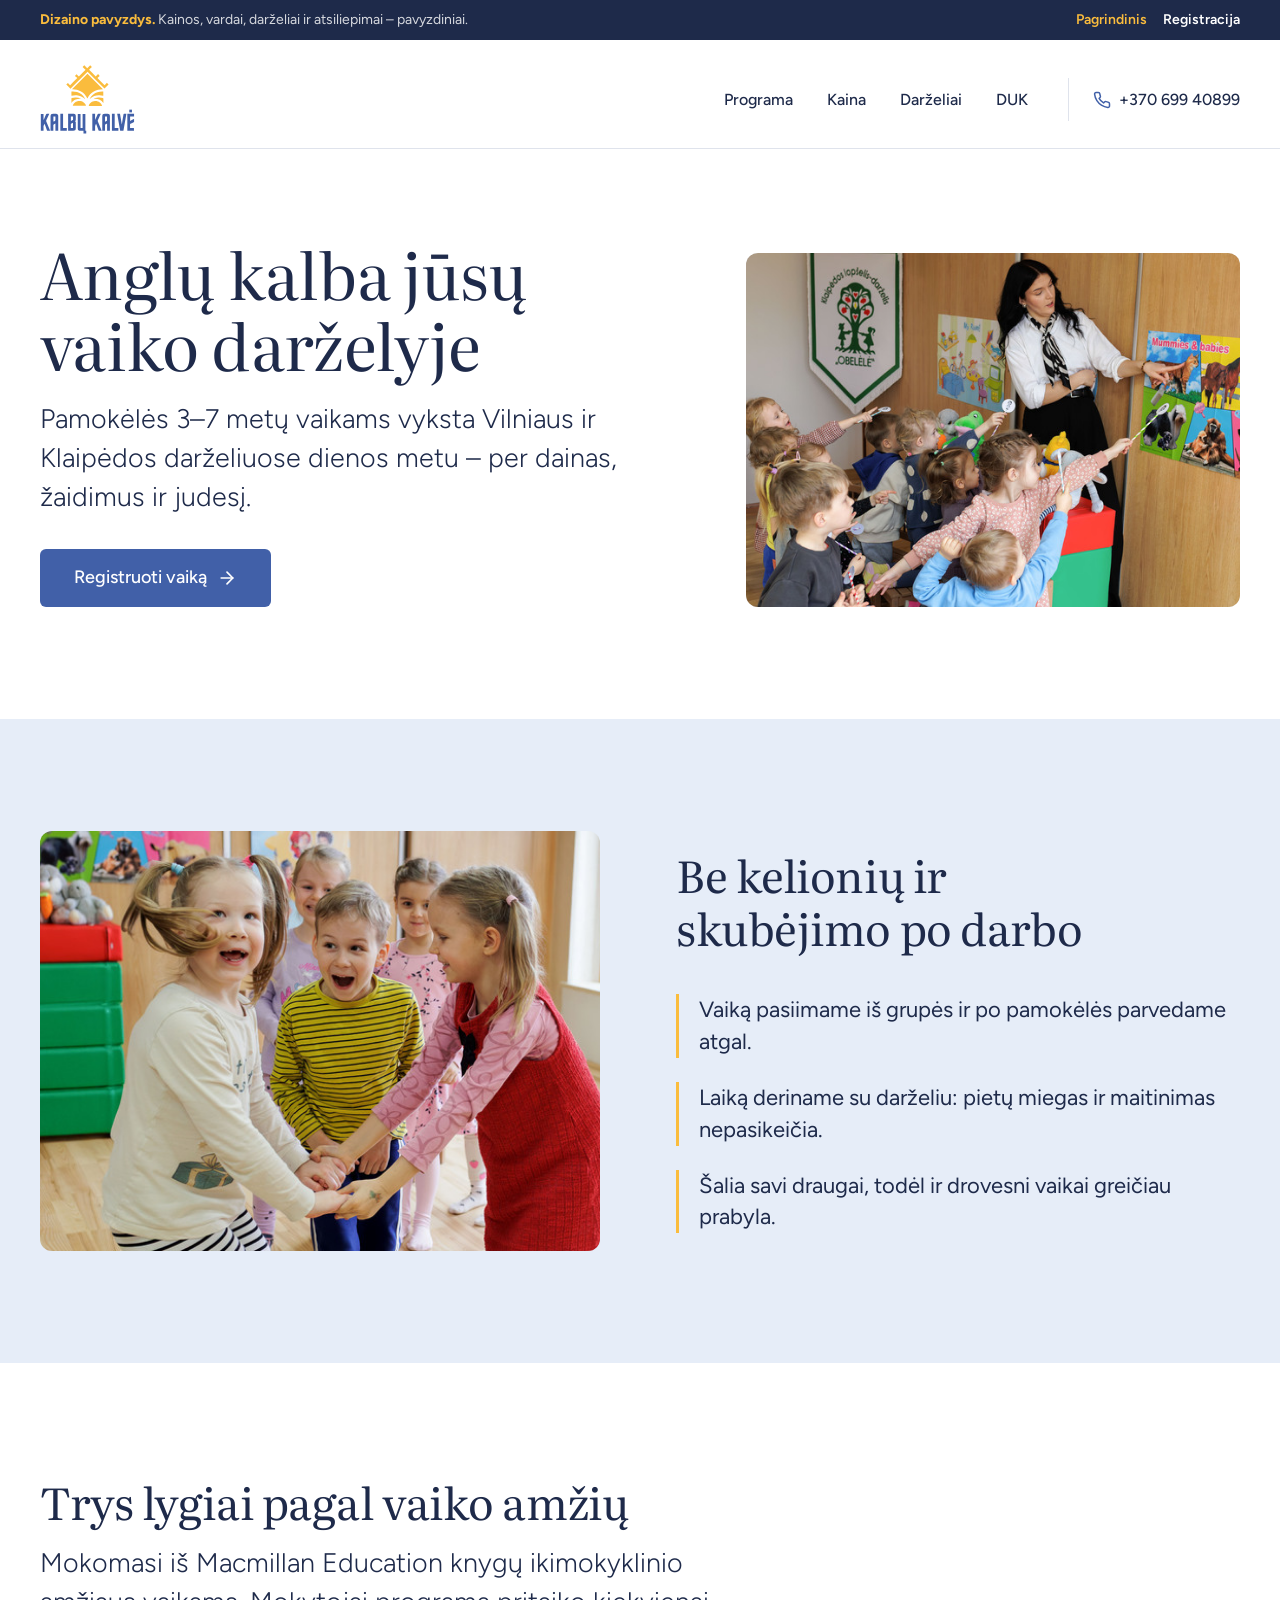
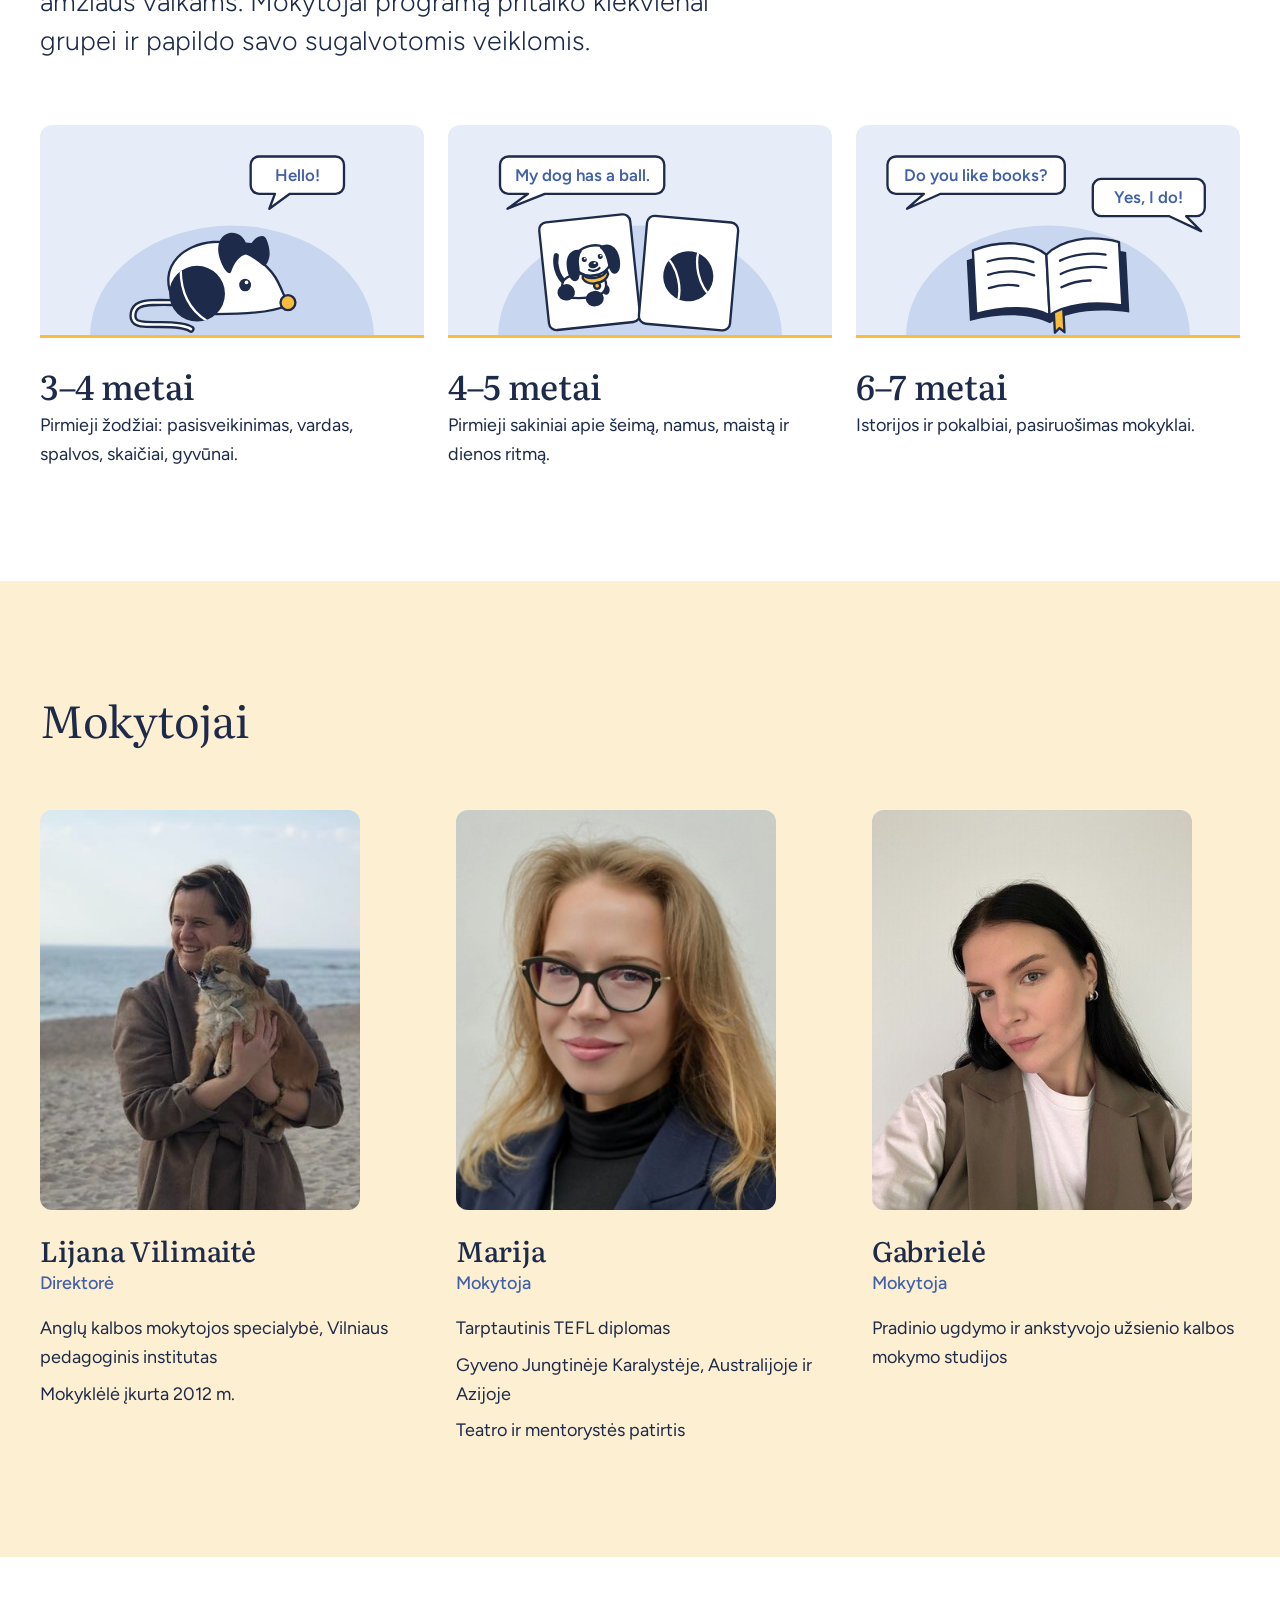
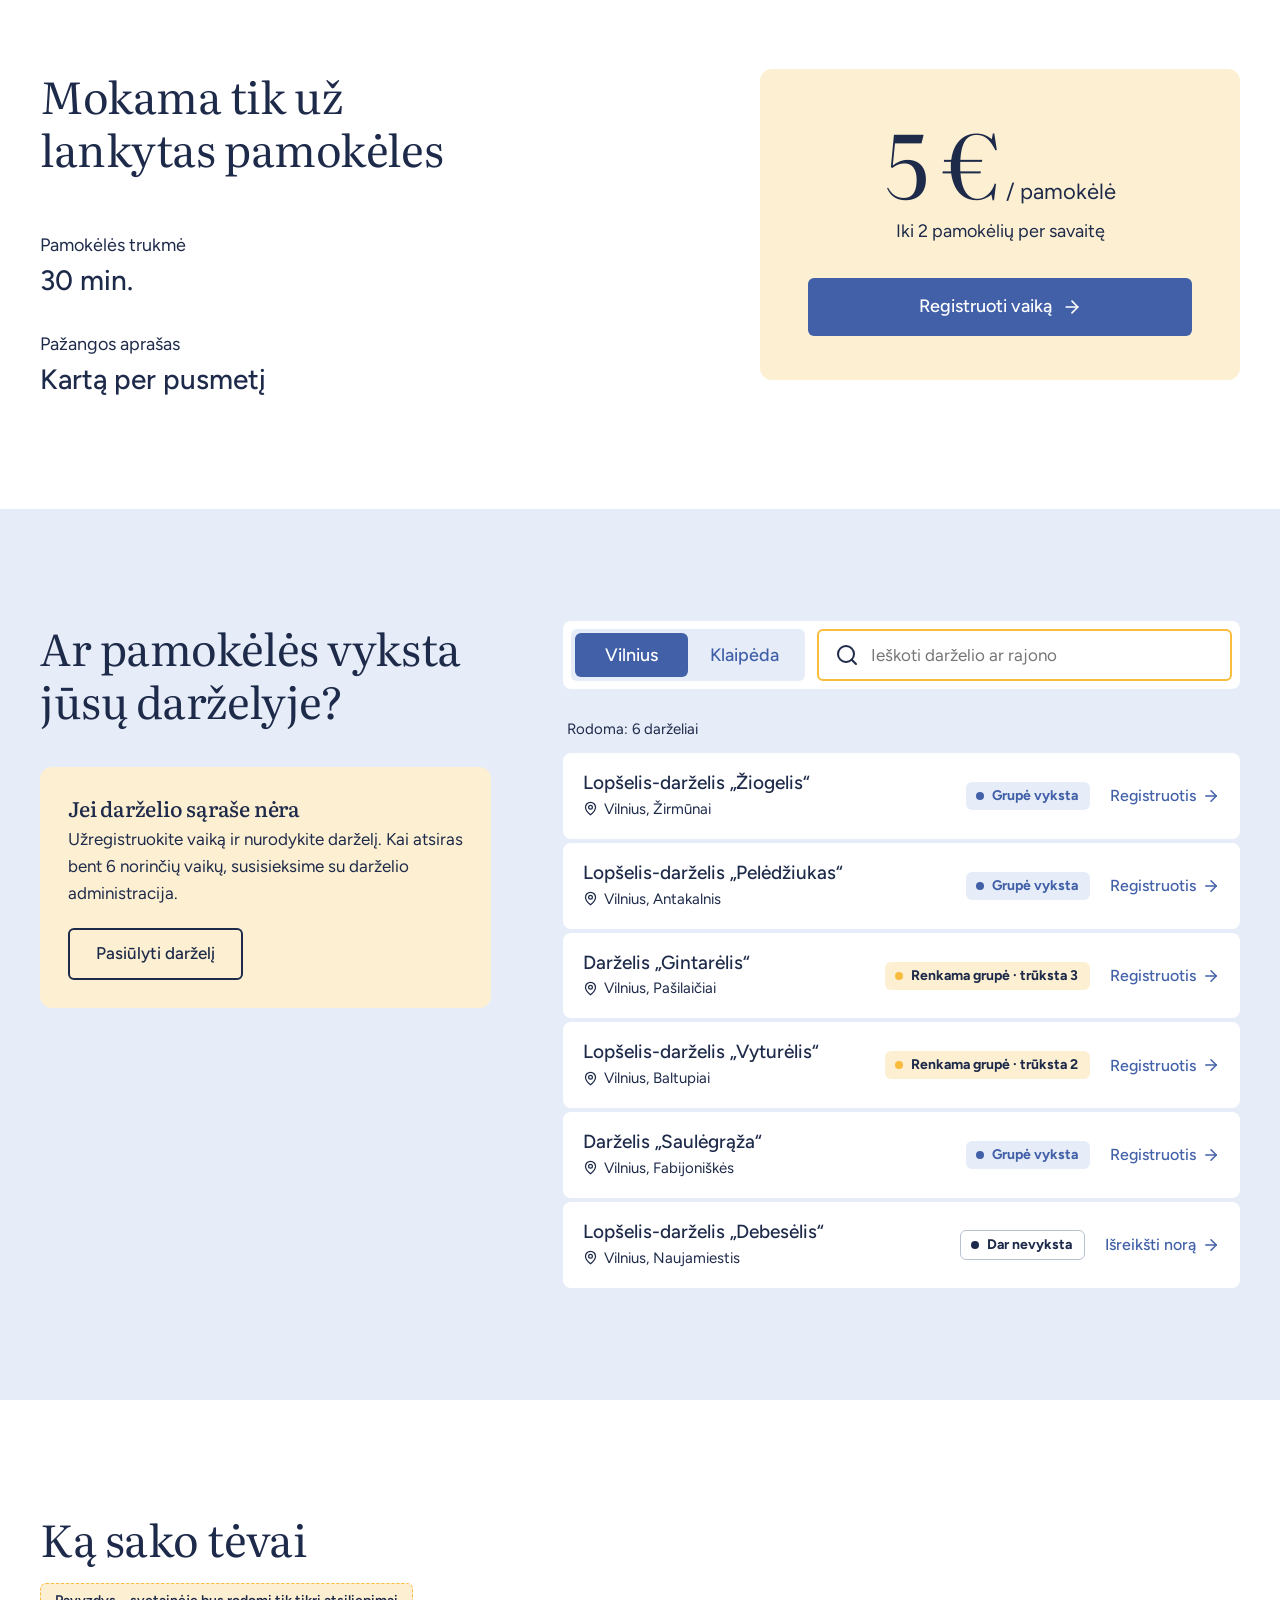
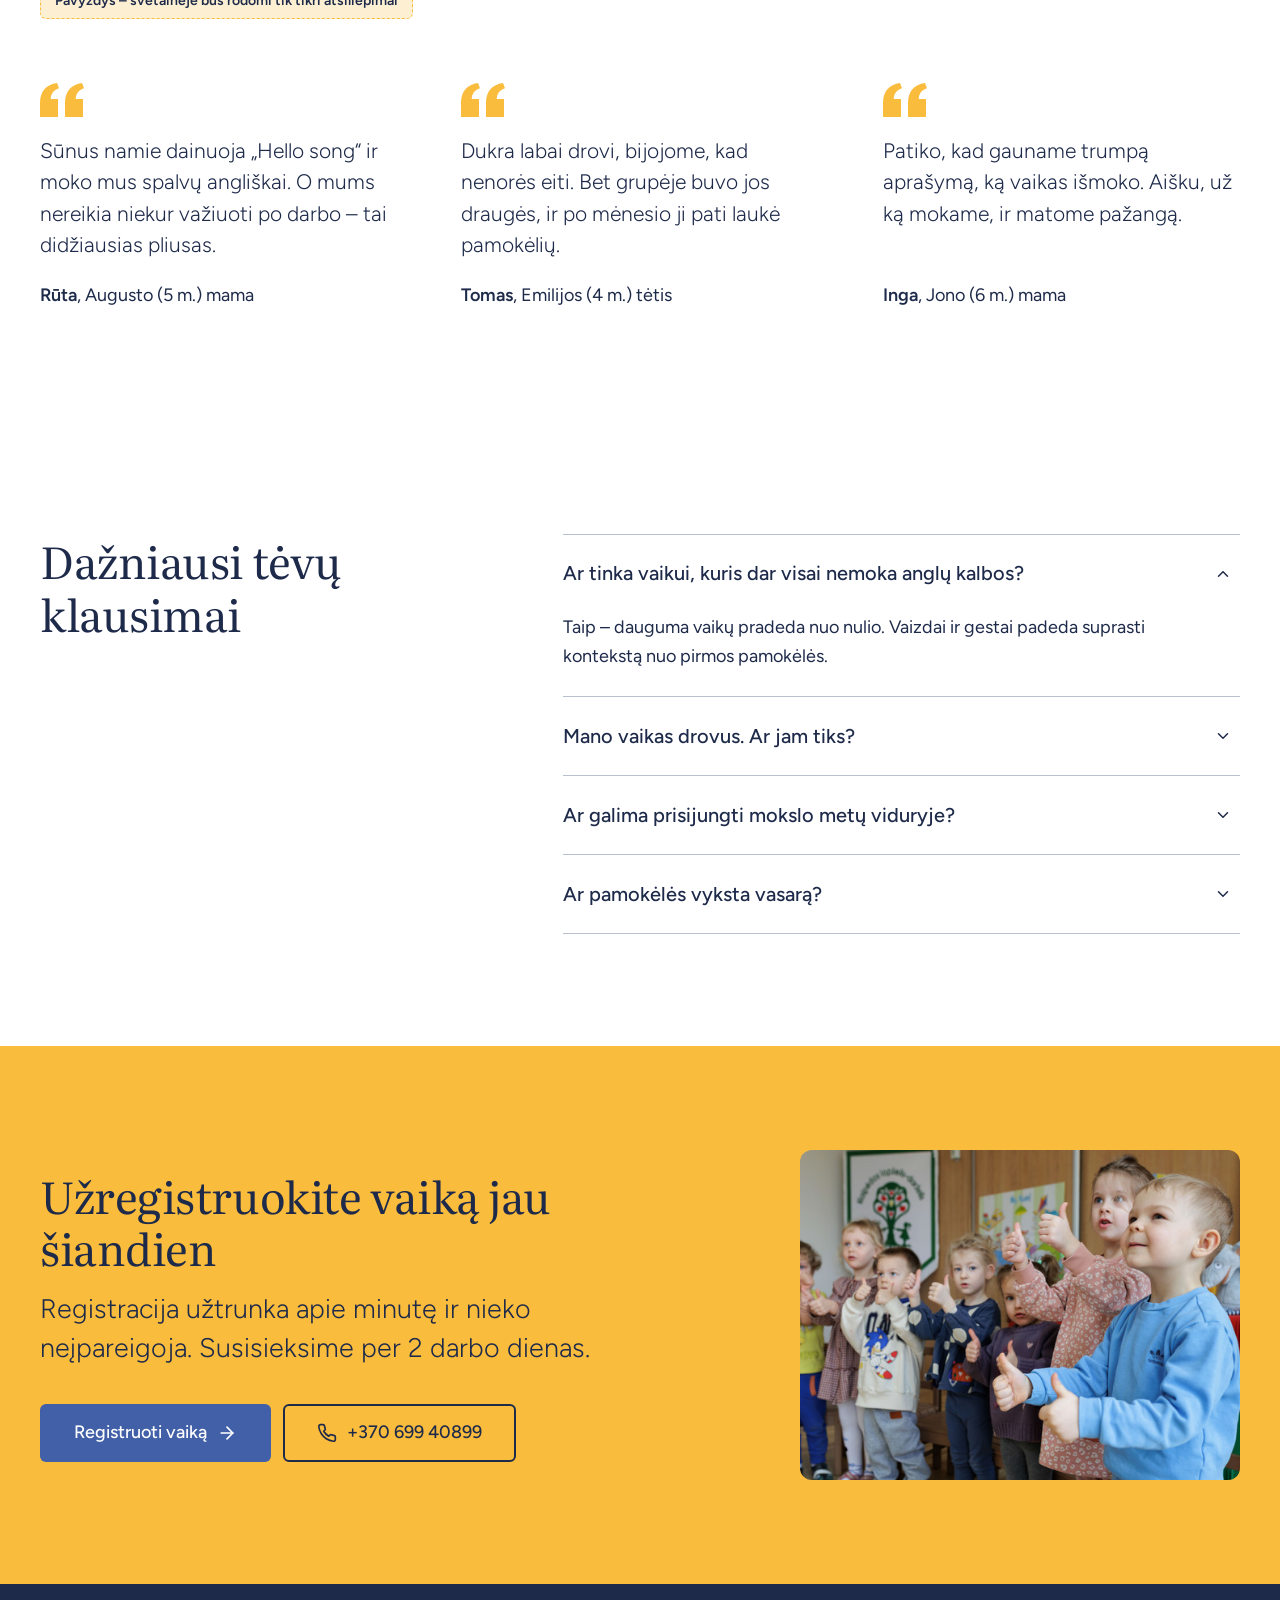
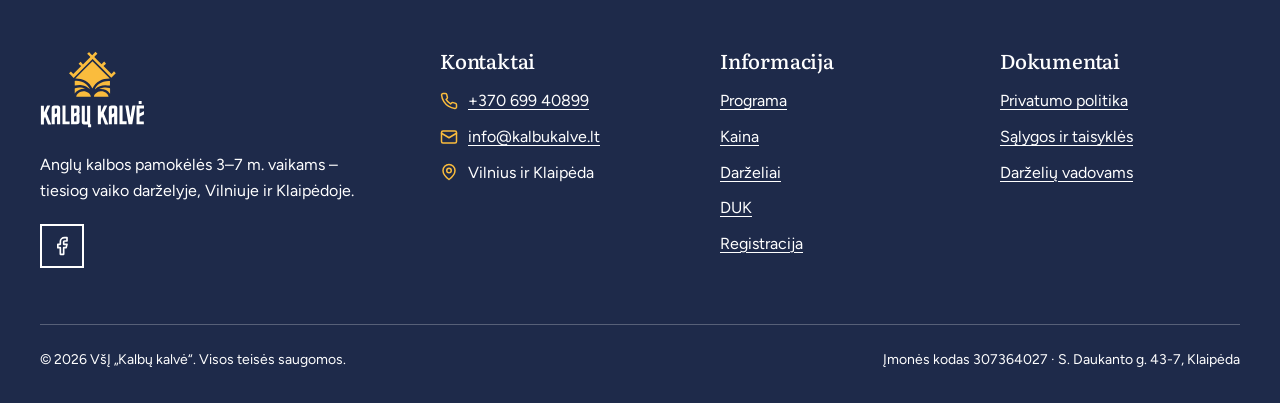
==== commit a2e7aa02: "Review bar: "Dizaino pavyzdys" without "tvirtinimui" Co-Authored-By: Claude Opus 5.5 <noreply@anthro" ====
--- a/index.html
+++ b/index.html
@@ -28,7 +28,7 @@
         <!-- Review bar: only in the approval showcase -->
         <div class="review-bar">
             <div class="container review-bar__inner">
-                <p><strong>Dizaino pavyzdys tvirtinimui.</strong> Kainos, vardai, darželiai ir atsiliepimai – pavyzdiniai.</p>
+                <p><strong>Dizaino pavyzdys.</strong> Kainos, vardai, darželiai ir atsiliepimai – pavyzdiniai.</p>
                 <nav aria-label="Peržiūros puslapiai">
                     <a href="index.html" aria-current="page">Pagrindinis</a>
                     <a href="registracija.html">Registracija</a>
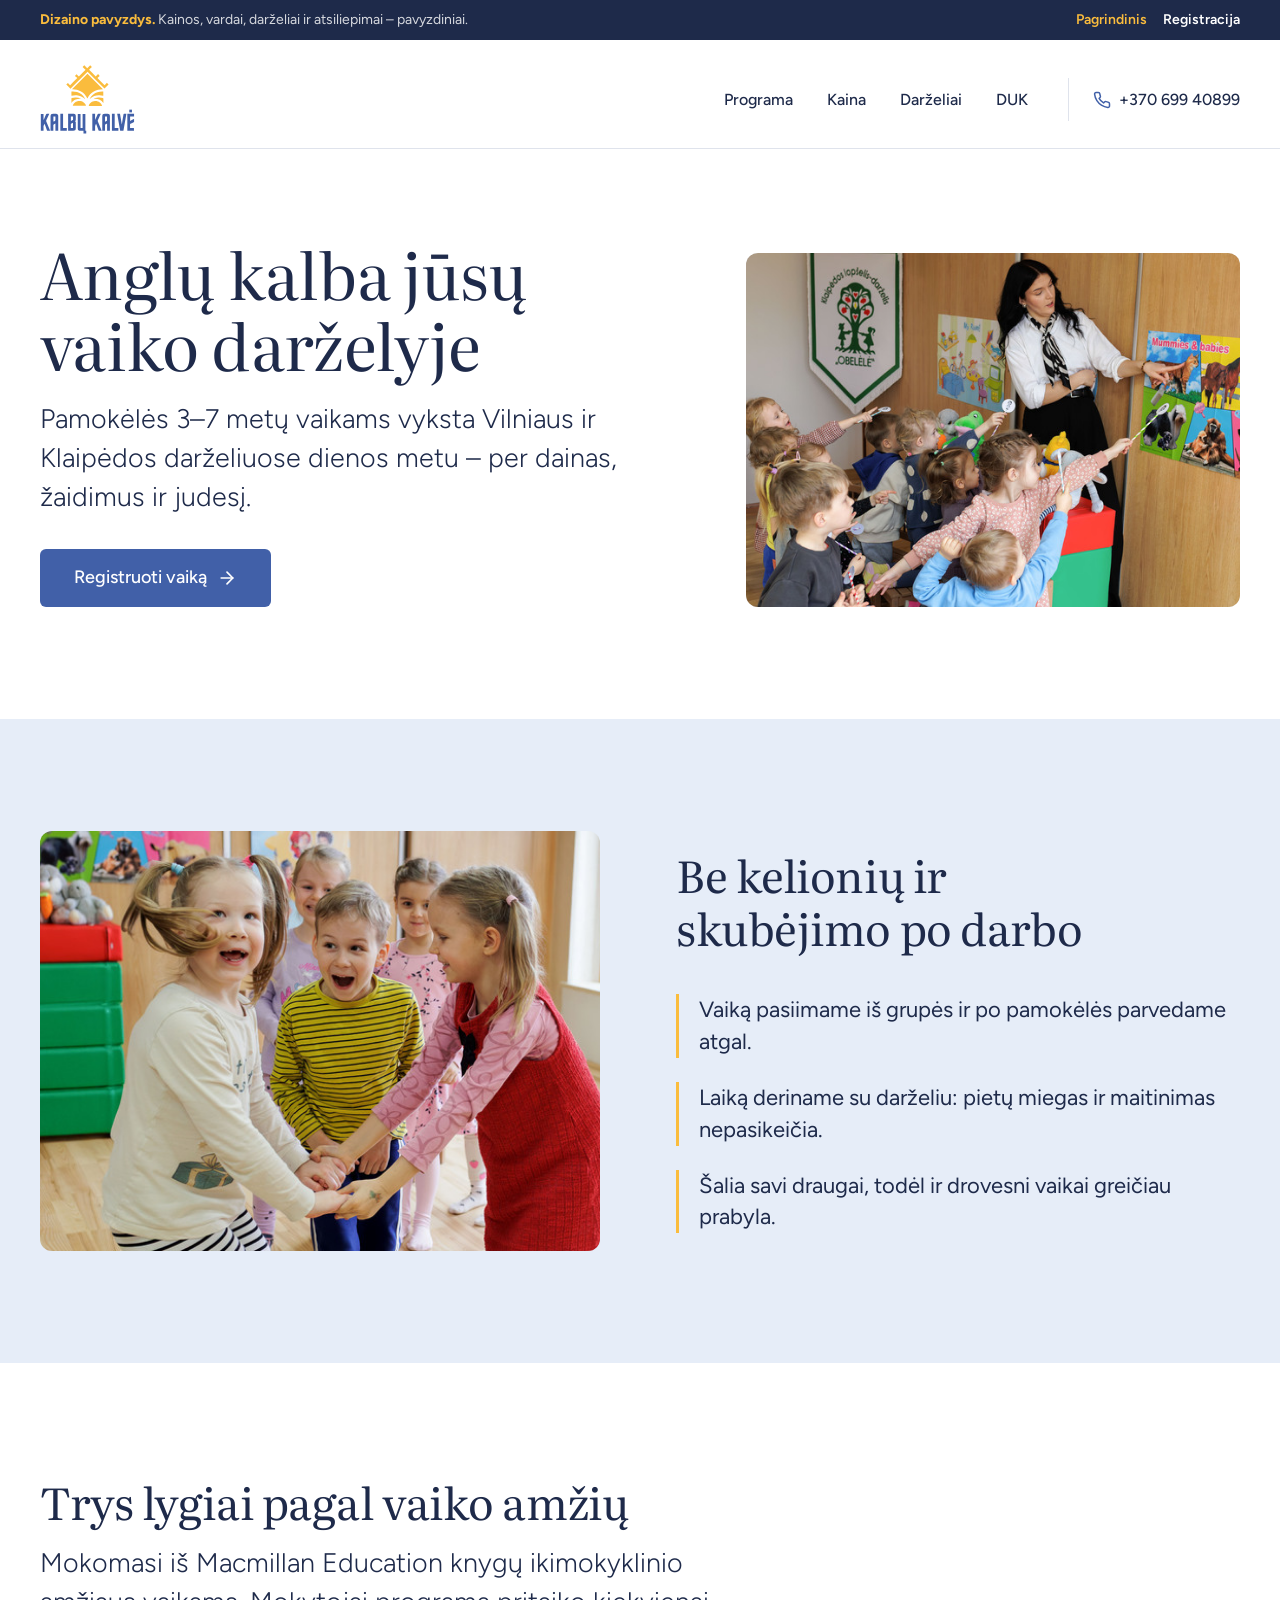
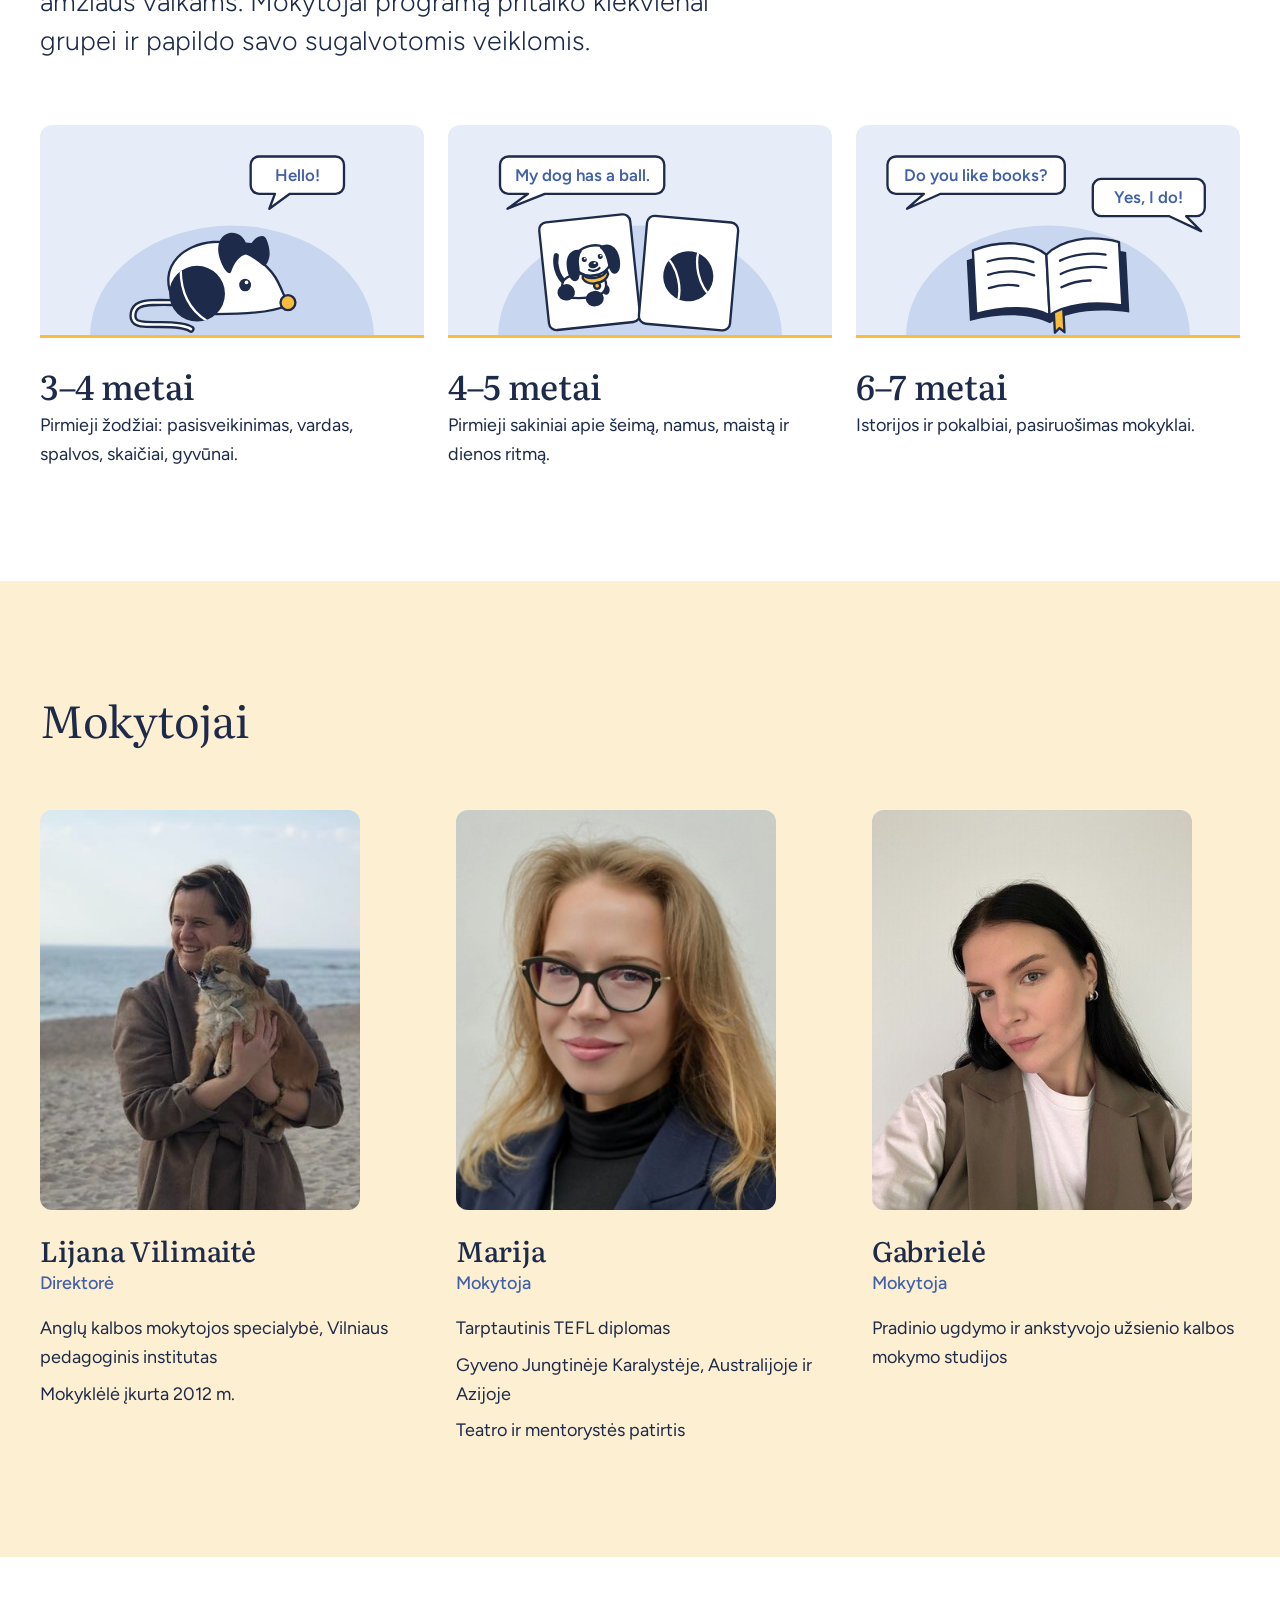
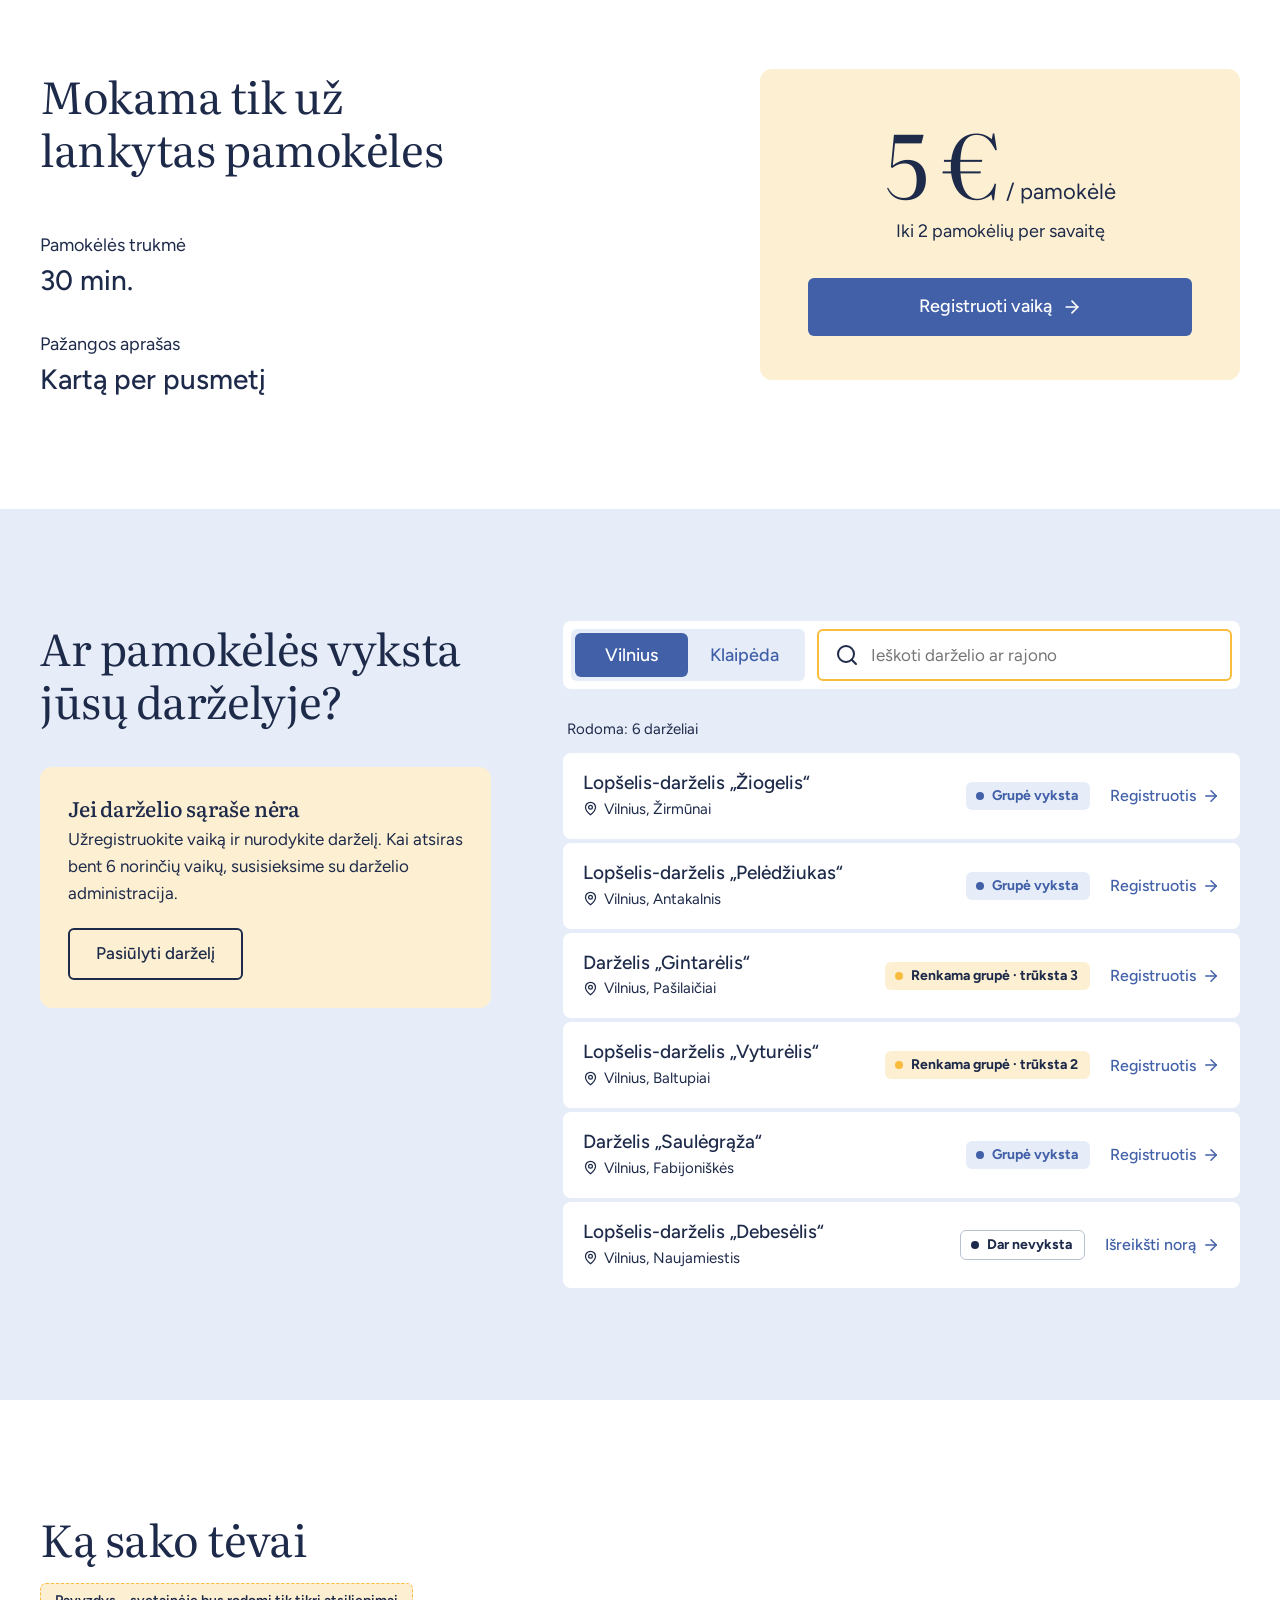
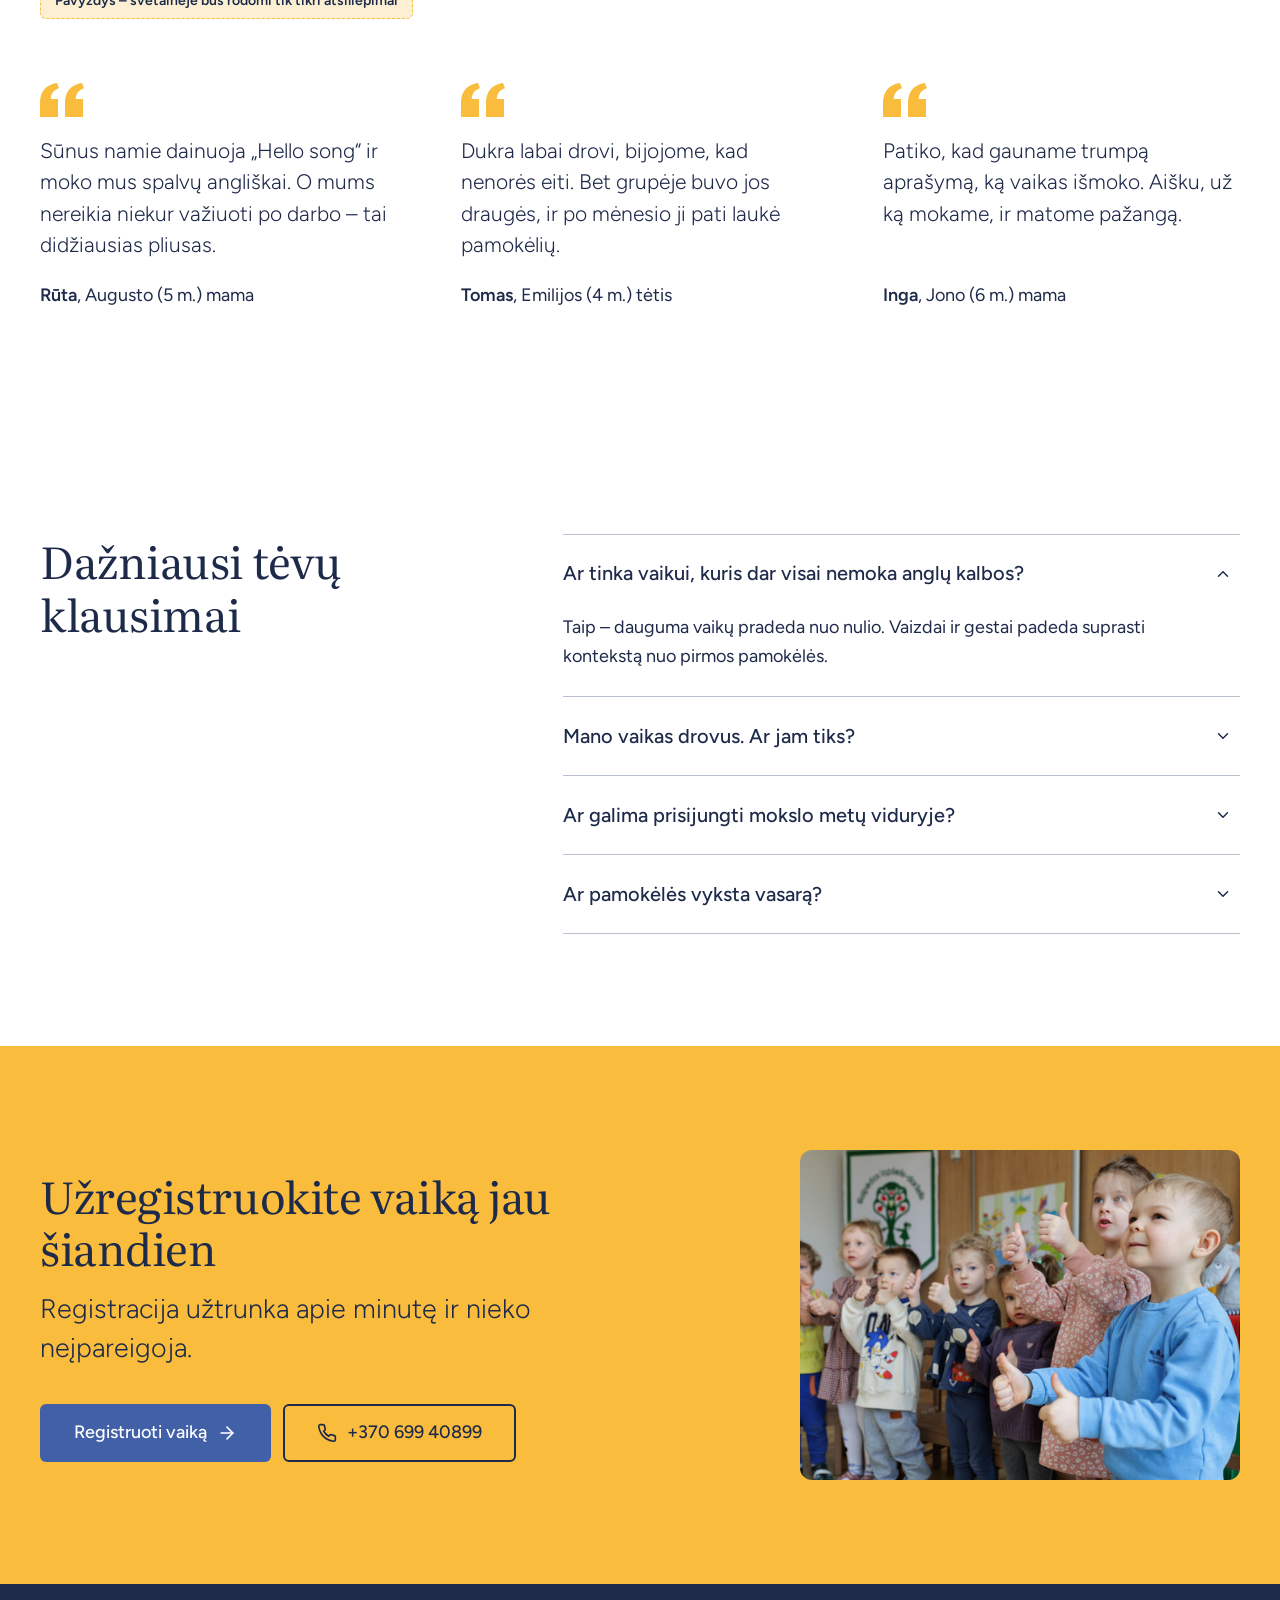
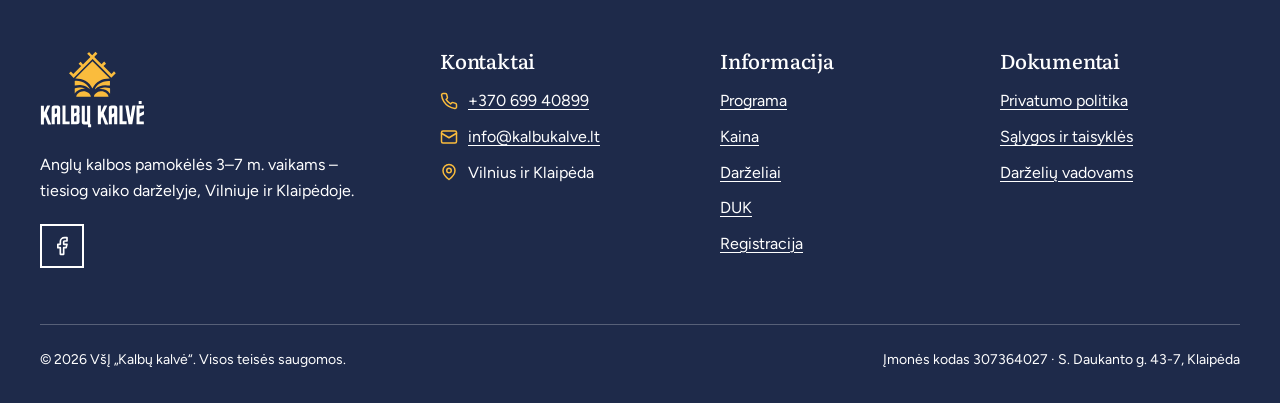
==== commit a8fc1456: "Final CTA: drop "Susisieksime per 2 darbo dienas" Co-Authored-By: Claude Opus 5.5 <noreply@anthropic" ====
--- a/index.html
+++ b/index.html
@@ -315,7 +315,7 @@
                 <div class="container cta__grid">
                     <div>
                         <h2 class="h2">Užregistruokite vaiką jau šiandien</h2>
-                        <p class="lead">Registracija užtrunka apie minutę ir nieko neįpareigoja. Susisieksime per <span class="ph">2 darbo dienas</span>.</p>
+                        <p class="lead">Registracija užtrunka apie minutę ir nieko neįpareigoja.</p>
                         <div class="btn-row">
                             <a class="btn btn--primary btn--lg" href="registracija.html">
                                 Registruoti vaiką
